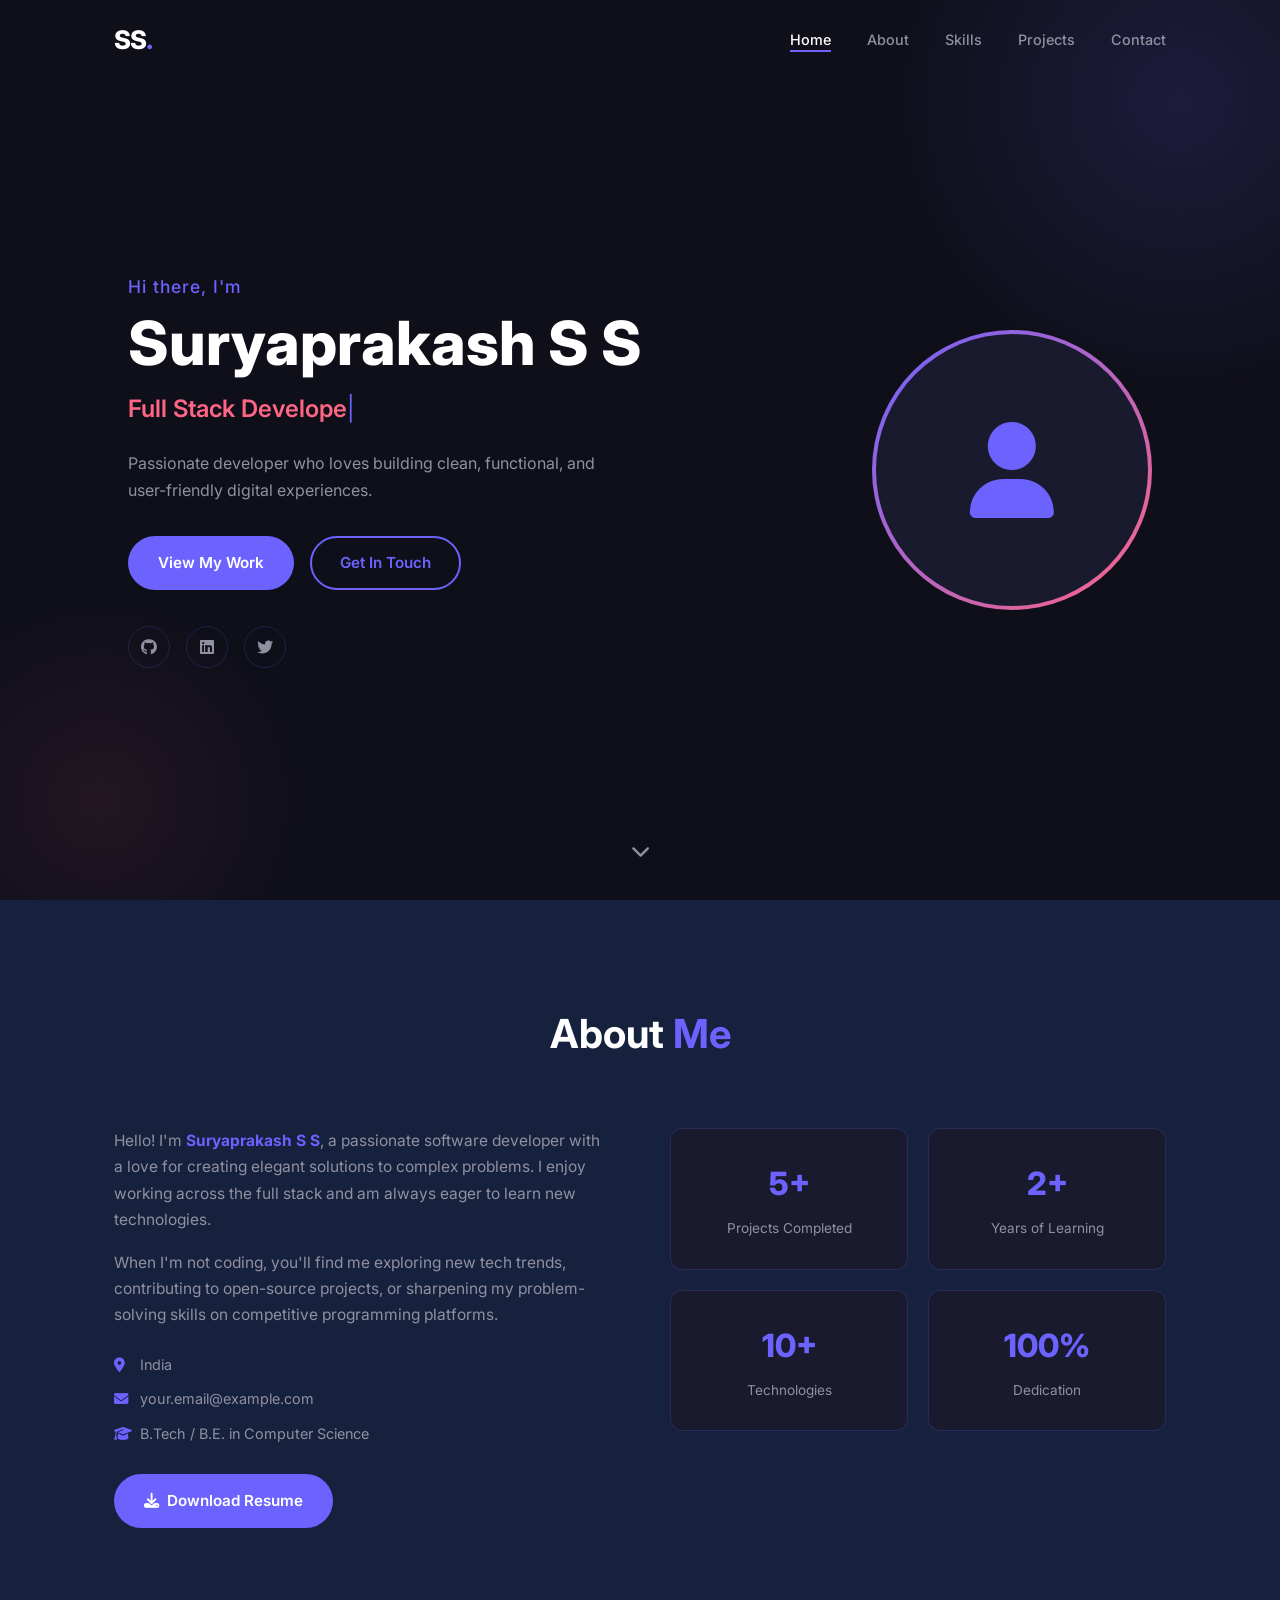
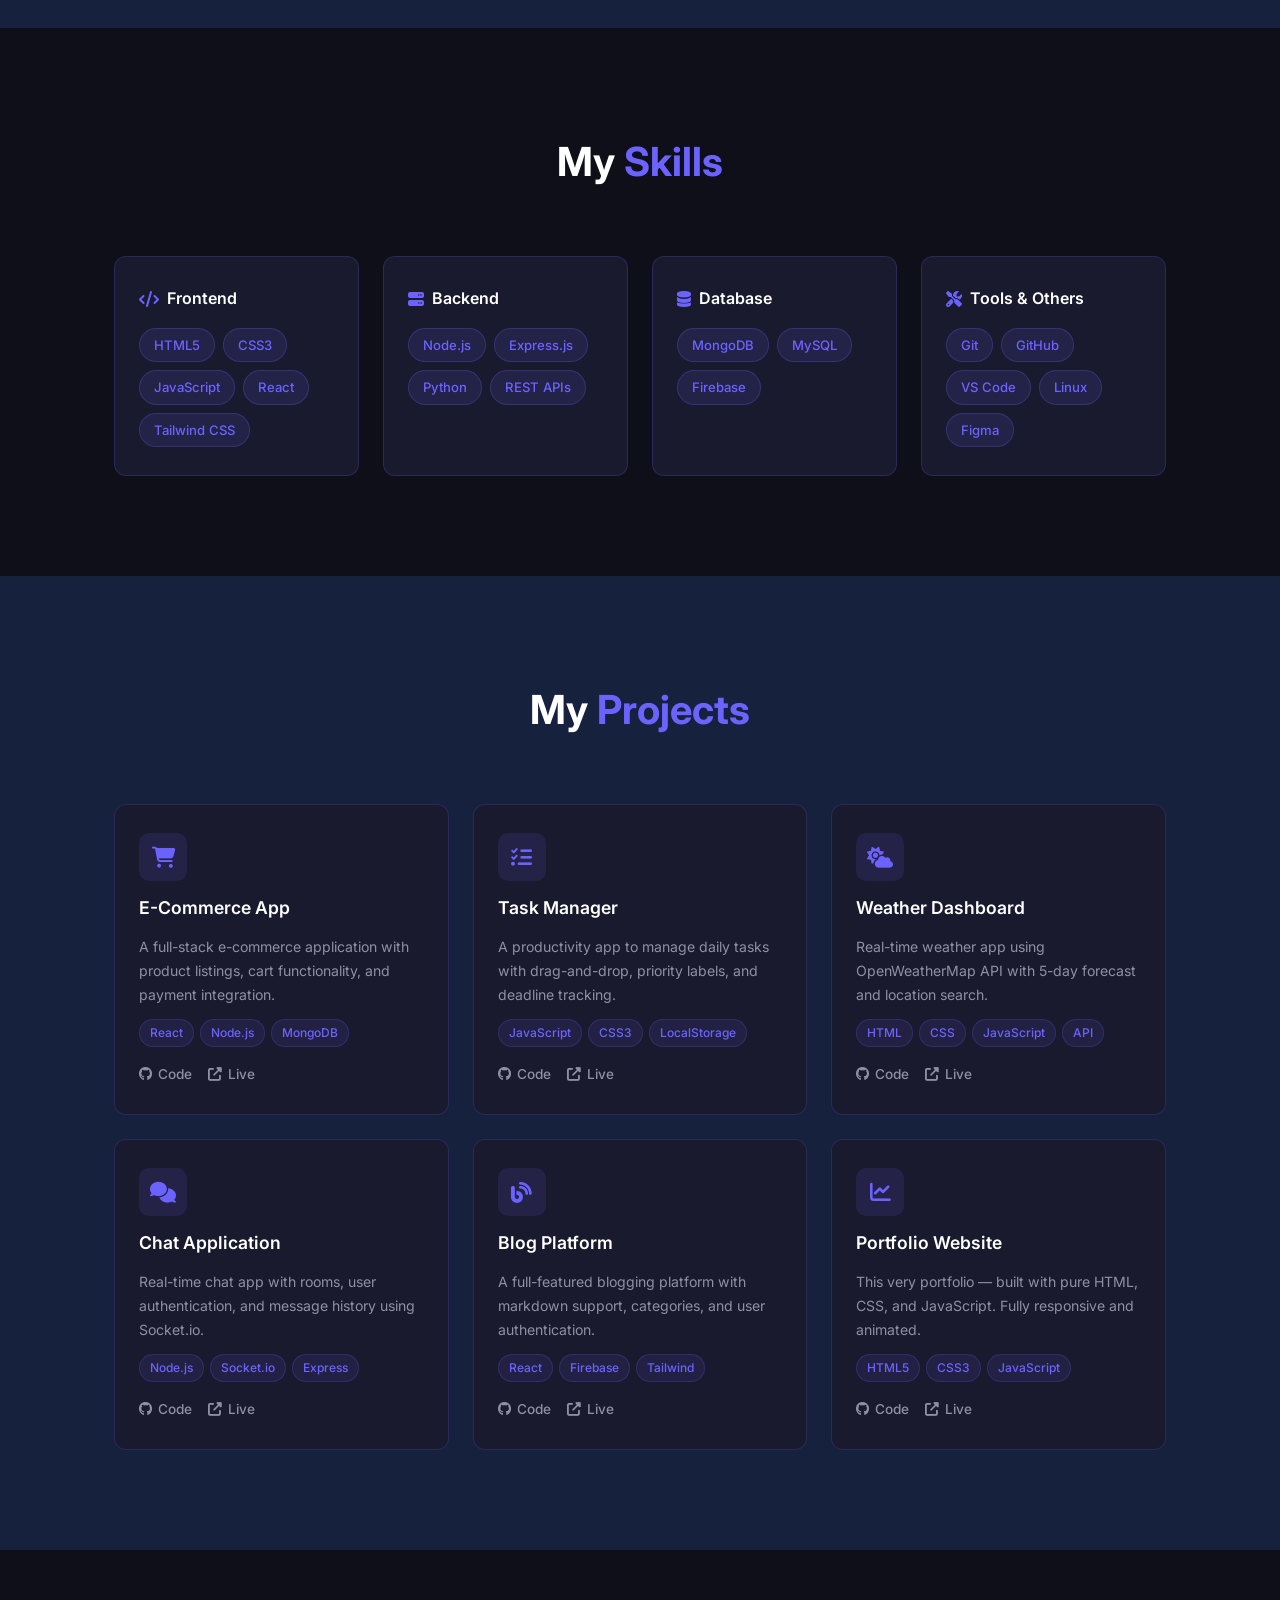
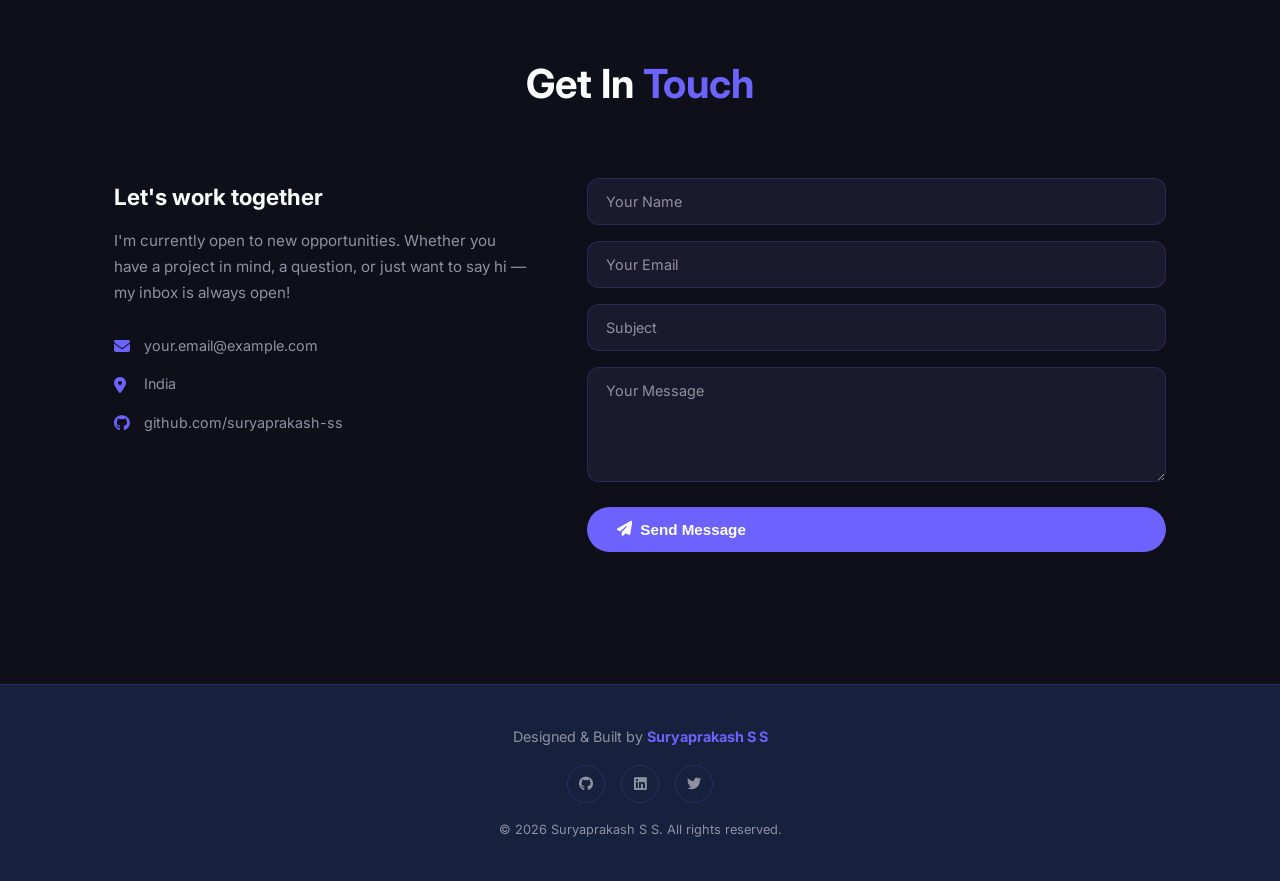
==== index.html @ 5cbe5799 "Initial portfolio - HTML, CSS, JS" ====
<!DOCTYPE html>
<html lang="en">
<head>
  <meta charset="UTF-8" />
  <meta name="viewport" content="width=device-width, initial-scale=1.0" />
  <title>Suryaprakash S S | Portfolio</title>
  <link rel="stylesheet" href="style.css" />
  <link rel="preconnect" href="https://fonts.googleapis.com" />
  <link rel="preconnect" href="https://fonts.gstatic.com" crossorigin />
  <link href="https://fonts.googleapis.com/css2?family=Inter:wght@300;400;500;600;700;800&display=swap" rel="stylesheet" />
  <link rel="stylesheet" href="https://cdnjs.cloudflare.com/ajax/libs/font-awesome/6.5.0/css/all.min.css" />
</head>
<body>

  <!-- ===== NAVBAR ===== -->
  <nav class="navbar" id="navbar">
    <div class="nav-container">
      <a href="#home" class="nav-logo">SS<span>.</span></a>
      <ul class="nav-links" id="nav-links">
        <li><a href="#home">Home</a></li>
        <li><a href="#about">About</a></li>
        <li><a href="#skills">Skills</a></li>
        <li><a href="#projects">Projects</a></li>
        <li><a href="#contact">Contact</a></li>
      </ul>
      <button class="hamburger" id="hamburger" aria-label="Toggle menu">
        <span></span><span></span><span></span>
      </button>
    </div>
  </nav>

  <!-- ===== HERO ===== -->
  <section class="hero" id="home">
    <div class="hero-content">
      <p class="hero-greeting">Hi there, I'm</p>
      <h1 class="hero-name">Suryaprakash S S</h1>
      <h2 class="hero-role">
        <span class="typed-text" id="typed-text"></span><span class="cursor">|</span>
      </h2>
      <p class="hero-desc">
        Passionate developer who loves building clean, functional, and user-friendly digital experiences.
      </p>
      <div class="hero-buttons">
        <a href="#projects" class="btn btn-primary">View My Work</a>
        <a href="#contact" class="btn btn-outline">Get In Touch</a>
      </div>
      <div class="hero-socials">
        <a href="https://github.com/suryaprakash-ss" target="_blank" aria-label="GitHub"><i class="fab fa-github"></i></a>
        <a href="#" target="_blank" aria-label="LinkedIn"><i class="fab fa-linkedin"></i></a>
        <a href="#" target="_blank" aria-label="Twitter"><i class="fab fa-twitter"></i></a>
      </div>
    </div>
    <div class="hero-image">
      <div class="avatar-ring">
        <div class="avatar-placeholder">
          <i class="fas fa-user"></i>
        </div>
      </div>
    </div>
    <div class="scroll-indicator">
      <a href="#about"><i class="fas fa-chevron-down"></i></a>
    </div>
  </section>

  <!-- ===== ABOUT ===== -->
  <section class="about section" id="about">
    <div class="container">
      <h2 class="section-title">About <span>Me</span></h2>
      <div class="about-grid">
        <div class="about-text">
          <p>
            Hello! I'm <strong>Suryaprakash S S</strong>, a passionate software developer with a love for creating
            elegant solutions to complex problems. I enjoy working across the full stack and am always eager to
            learn new technologies.
          </p>
          <p>
            When I'm not coding, you'll find me exploring new tech trends, contributing to open-source projects,
            or sharpening my problem-solving skills on competitive programming platforms.
          </p>
          <div class="about-info">
            <div class="info-item">
              <i class="fas fa-map-marker-alt"></i>
              <span>India</span>
            </div>
            <div class="info-item">
              <i class="fas fa-envelope"></i>
              <span>your.email@example.com</span>
            </div>
            <div class="info-item">
              <i class="fas fa-graduation-cap"></i>
              <span>B.Tech / B.E. in Computer Science</span>
            </div>
          </div>
          <a href="resume.pdf" class="btn btn-primary" download>
            <i class="fas fa-download"></i> Download Resume
          </a>
        </div>
        <div class="about-stats">
          <div class="stat-card">
            <h3>5+</h3>
            <p>Projects Completed</p>
          </div>
          <div class="stat-card">
            <h3>2+</h3>
            <p>Years of Learning</p>
          </div>
          <div class="stat-card">
            <h3>10+</h3>
            <p>Technologies</p>
          </div>
          <div class="stat-card">
            <h3>100%</h3>
            <p>Dedication</p>
          </div>
        </div>
      </div>
    </div>
  </section>

  <!-- ===== SKILLS ===== -->
  <section class="skills section" id="skills">
    <div class="container">
      <h2 class="section-title">My <span>Skills</span></h2>
      <div class="skills-grid">

        <div class="skill-category">
          <h3><i class="fas fa-code"></i> Frontend</h3>
          <div class="skill-tags">
            <span>HTML5</span>
            <span>CSS3</span>
            <span>JavaScript</span>
            <span>React</span>
            <span>Tailwind CSS</span>
          </div>
        </div>

        <div class="skill-category">
          <h3><i class="fas fa-server"></i> Backend</h3>
          <div class="skill-tags">
            <span>Node.js</span>
            <span>Express.js</span>
            <span>Python</span>
            <span>REST APIs</span>
          </div>
        </div>

        <div class="skill-category">
          <h3><i class="fas fa-database"></i> Database</h3>
          <div class="skill-tags">
            <span>MongoDB</span>
            <span>MySQL</span>
            <span>Firebase</span>
          </div>
        </div>

        <div class="skill-category">
          <h3><i class="fas fa-tools"></i> Tools & Others</h3>
          <div class="skill-tags">
            <span>Git</span>
            <span>GitHub</span>
            <span>VS Code</span>
            <span>Linux</span>
            <span>Figma</span>
          </div>
        </div>

      </div>
    </div>
  </section>

  <!-- ===== PROJECTS ===== -->
  <section class="projects section" id="projects">
    <div class="container">
      <h2 class="section-title">My <span>Projects</span></h2>
      <div class="projects-grid">

        <div class="project-card">
          <div class="project-icon"><i class="fas fa-shopping-cart"></i></div>
          <h3>E-Commerce App</h3>
          <p>A full-stack e-commerce application with product listings, cart functionality, and payment integration.</p>
          <div class="project-tech">
            <span>React</span><span>Node.js</span><span>MongoDB</span>
          </div>
          <div class="project-links">
            <a href="#" target="_blank"><i class="fab fa-github"></i> Code</a>
            <a href="#" target="_blank"><i class="fas fa-external-link-alt"></i> Live</a>
          </div>
        </div>

        <div class="project-card">
          <div class="project-icon"><i class="fas fa-tasks"></i></div>
          <h3>Task Manager</h3>
          <p>A productivity app to manage daily tasks with drag-and-drop, priority labels, and deadline tracking.</p>
          <div class="project-tech">
            <span>JavaScript</span><span>CSS3</span><span>LocalStorage</span>
          </div>
          <div class="project-links">
            <a href="#" target="_blank"><i class="fab fa-github"></i> Code</a>
            <a href="#" target="_blank"><i class="fas fa-external-link-alt"></i> Live</a>
          </div>
        </div>

        <div class="project-card">
          <div class="project-icon"><i class="fas fa-cloud-sun"></i></div>
          <h3>Weather Dashboard</h3>
          <p>Real-time weather app using OpenWeatherMap API with 5-day forecast and location search.</p>
          <div class="project-tech">
            <span>HTML</span><span>CSS</span><span>JavaScript</span><span>API</span>
          </div>
          <div class="project-links">
            <a href="#" target="_blank"><i class="fab fa-github"></i> Code</a>
            <a href="#" target="_blank"><i class="fas fa-external-link-alt"></i> Live</a>
          </div>
        </div>

        <div class="project-card">
          <div class="project-icon"><i class="fas fa-comments"></i></div>
          <h3>Chat Application</h3>
          <p>Real-time chat app with rooms, user authentication, and message history using Socket.io.</p>
          <div class="project-tech">
            <span>Node.js</span><span>Socket.io</span><span>Express</span>
          </div>
          <div class="project-links">
            <a href="#" target="_blank"><i class="fab fa-github"></i> Code</a>
            <a href="#" target="_blank"><i class="fas fa-external-link-alt"></i> Live</a>
          </div>
        </div>

        <div class="project-card">
          <div class="project-icon"><i class="fas fa-blog"></i></div>
          <h3>Blog Platform</h3>
          <p>A full-featured blogging platform with markdown support, categories, and user authentication.</p>
          <div class="project-tech">
            <span>React</span><span>Firebase</span><span>Tailwind</span>
          </div>
          <div class="project-links">
            <a href="#" target="_blank"><i class="fab fa-github"></i> Code</a>
            <a href="#" target="_blank"><i class="fas fa-external-link-alt"></i> Live</a>
          </div>
        </div>

        <div class="project-card">
          <div class="project-icon"><i class="fas fa-chart-line"></i></div>
          <h3>Portfolio Website</h3>
          <p>This very portfolio — built with pure HTML, CSS, and JavaScript. Fully responsive and animated.</p>
          <div class="project-tech">
            <span>HTML5</span><span>CSS3</span><span>JavaScript</span>
          </div>
          <div class="project-links">
            <a href="https://github.com/suryaprakash-ss/Portfolio" target="_blank"><i class="fab fa-github"></i> Code</a>
            <a href="#" target="_blank"><i class="fas fa-external-link-alt"></i> Live</a>
          </div>
        </div>

      </div>
    </div>
  </section>

  <!-- ===== CONTACT ===== -->
  <section class="contact section" id="contact">
    <div class="container">
      <h2 class="section-title">Get In <span>Touch</span></h2>
      <div class="contact-grid">
        <div class="contact-info">
          <h3>Let's work together</h3>
          <p>I'm currently open to new opportunities. Whether you have a project in mind, a question, or just want to say hi — my inbox is always open!</p>
          <div class="contact-details">
            <div class="contact-item">
              <i class="fas fa-envelope"></i>
              <span>your.email@example.com</span>
            </div>
            <div class="contact-item">
              <i class="fas fa-map-marker-alt"></i>
              <span>India</span>
            </div>
            <div class="contact-item">
              <i class="fab fa-github"></i>
              <a href="https://github.com/suryaprakash-ss" target="_blank">github.com/suryaprakash-ss</a>
            </div>
          </div>
        </div>
        <form class="contact-form" id="contact-form">
          <div class="form-group">
            <input type="text" id="name" name="name" placeholder="Your Name" required />
          </div>
          <div class="form-group">
            <input type="email" id="email" name="email" placeholder="Your Email" required />
          </div>
          <div class="form-group">
            <input type="text" id="subject" name="subject" placeholder="Subject" required />
          </div>
          <div class="form-group">
            <textarea id="message" name="message" rows="5" placeholder="Your Message" required></textarea>
          </div>
          <button type="submit" class="btn btn-primary">
            <i class="fas fa-paper-plane"></i> Send Message
          </button>
          <p class="form-note" id="form-note"></p>
        </form>
      </div>
    </div>
  </section>

  <!-- ===== FOOTER ===== -->
  <footer class="footer">
    <div class="container">
      <p>Designed & Built by <strong>Suryaprakash S S</strong></p>
      <div class="footer-socials">
        <a href="https://github.com/suryaprakash-ss" target="_blank" aria-label="GitHub"><i class="fab fa-github"></i></a>
        <a href="#" target="_blank" aria-label="LinkedIn"><i class="fab fa-linkedin"></i></a>
        <a href="#" target="_blank" aria-label="Twitter"><i class="fab fa-twitter"></i></a>
      </div>
      <p class="footer-copy">&copy; 2026 Suryaprakash S S. All rights reserved.</p>
    </div>
  </footer>

  <button class="back-to-top" id="back-to-top" aria-label="Back to top">
    <i class="fas fa-arrow-up"></i>
  </button>

  <script src="script.js"></script>
</body>
</html>
---- style.css ----
/* ===== RESET & BASE ===== */
*, *::before, *::after {
  margin: 0;
  padding: 0;
  box-sizing: border-box;
}

:root {
  --primary: #6c63ff;
  --primary-dark: #5a52d5;
  --secondary: #ff6584;
  --bg: #0f0f1a;
  --bg-card: #1a1a2e;
  --bg-card2: #16213e;
  --text: #e0e0e0;
  --text-muted: #9090a0;
  --border: rgba(108, 99, 255, 0.2);
  --shadow: 0 8px 32px rgba(108, 99, 255, 0.15);
  --radius: 12px;
  --transition: 0.3s ease;
  --font: 'Inter', sans-serif;
}

html {
  scroll-behavior: smooth;
}

body {
  font-family: var(--font);
  background-color: var(--bg);
  color: var(--text);
  line-height: 1.7;
  overflow-x: hidden;
}

a {
  text-decoration: none;
  color: inherit;
}

ul {
  list-style: none;
}

img {
  max-width: 100%;
}

/* ===== SCROLLBAR ===== */
::-webkit-scrollbar { width: 6px; }
::-webkit-scrollbar-track { background: var(--bg); }
::-webkit-scrollbar-thumb { background: var(--primary); border-radius: 3px; }

/* ===== UTILITIES ===== */
.container {
  max-width: 1100px;
  margin: 0 auto;
  padding: 0 24px;
}

.section {
  padding: 100px 0;
}

.section-title {
  font-size: clamp(1.8rem, 4vw, 2.5rem);
  font-weight: 700;
  text-align: center;
  margin-bottom: 60px;
  color: #fff;
}

.section-title span {
  color: var(--primary);
}

.btn {
  display: inline-flex;
  align-items: center;
  gap: 8px;
  padding: 12px 28px;
  border-radius: 50px;
  font-size: 0.95rem;
  font-weight: 600;
  cursor: pointer;
  transition: var(--transition);
  border: 2px solid transparent;
}

.btn-primary {
  background: var(--primary);
  color: #fff;
}

.btn-primary:hover {
  background: var(--primary-dark);
  transform: translateY(-2px);
  box-shadow: 0 8px 20px rgba(108, 99, 255, 0.4);
}

.btn-outline {
  background: transparent;
  color: var(--primary);
  border-color: var(--primary);
}

.btn-outline:hover {
  background: var(--primary);
  color: #fff;
  transform: translateY(-2px);
}

/* ===== NAVBAR ===== */
.navbar {
  position: fixed;
  top: 0;
  left: 0;
  right: 0;
  z-index: 1000;
  padding: 18px 0;
  transition: var(--transition);
}

.navbar.scrolled {
  background: rgba(15, 15, 26, 0.95);
  backdrop-filter: blur(12px);
  padding: 12px 0;
  box-shadow: 0 2px 20px rgba(0,0,0,0.3);
}

.nav-container {
  max-width: 1100px;
  margin: 0 auto;
  padding: 0 24px;
  display: flex;
  align-items: center;
  justify-content: space-between;
}

.nav-logo {
  font-size: 1.6rem;
  font-weight: 800;
  color: #fff;
  letter-spacing: -1px;
}

.nav-logo span {
  color: var(--primary);
}

.nav-links {
  display: flex;
  gap: 36px;
}

.nav-links a {
  font-size: 0.9rem;
  font-weight: 500;
  color: var(--text-muted);
  transition: var(--transition);
  position: relative;
}

.nav-links a::after {
  content: '';
  position: absolute;
  bottom: -4px;
  left: 0;
  width: 0;
  height: 2px;
  background: var(--primary);
  transition: var(--transition);
}

.nav-links a:hover,
.nav-links a.active {
  color: #fff;
}

.nav-links a:hover::after,
.nav-links a.active::after {
  width: 100%;
}

.hamburger {
  display: none;
  flex-direction: column;
  gap: 5px;
  background: none;
  border: none;
  cursor: pointer;
  padding: 4px;
}

.hamburger span {
  display: block;
  width: 24px;
  height: 2px;
  background: #fff;
  border-radius: 2px;
  transition: var(--transition);
}

/* ===== HERO ===== */
.hero {
  min-height: 100vh;
  display: flex;
  align-items: center;
  justify-content: space-between;
  padding: 100px 10% 60px;
  position: relative;
  overflow: hidden;
}

.hero::before {
  content: '';
  position: absolute;
  top: -200px;
  right: -200px;
  width: 600px;
  height: 600px;
  background: radial-gradient(circle, rgba(108,99,255,0.15) 0%, transparent 70%);
  pointer-events: none;
}

.hero::after {
  content: '';
  position: absolute;
  bottom: -100px;
  left: -100px;
  width: 400px;
  height: 400px;
  background: radial-gradient(circle, rgba(255,101,132,0.08) 0%, transparent 70%);
  pointer-events: none;
}

.hero-content {
  max-width: 580px;
  z-index: 1;
}

.hero-greeting {
  font-size: 1.1rem;
  color: var(--primary);
  font-weight: 500;
  margin-bottom: 8px;
  letter-spacing: 1px;
}

.hero-name {
  font-size: clamp(2.2rem, 5vw, 3.8rem);
  font-weight: 800;
  color: #fff;
  line-height: 1.1;
  margin-bottom: 12px;
}

.hero-role {
  font-size: clamp(1.1rem, 2.5vw, 1.5rem);
  font-weight: 400;
  color: var(--text-muted);
  margin-bottom: 20px;
  min-height: 2rem;
}

.typed-text {
  color: var(--secondary);
  font-weight: 600;
}

.cursor {
  color: var(--primary);
  animation: blink 1s infinite;
}

@keyframes blink {
  0%, 100% { opacity: 1; }
  50% { opacity: 0; }
}

.hero-desc {
  font-size: 1rem;
  color: var(--text-muted);
  margin-bottom: 32px;
  max-width: 480px;
}

.hero-buttons {
  display: flex;
  gap: 16px;
  flex-wrap: wrap;
  margin-bottom: 36px;
}

.hero-socials {
  display: flex;
  gap: 16px;
}

.hero-socials a {
  width: 42px;
  height: 42px;
  border-radius: 50%;
  border: 1px solid var(--border);
  display: flex;
  align-items: center;
  justify-content: center;
  color: var(--text-muted);
  font-size: 1rem;
  transition: var(--transition);
}

.hero-socials a:hover {
  border-color: var(--primary);
  color: var(--primary);
  transform: translateY(-3px);
}

.hero-image {
  z-index: 1;
  display: flex;
  align-items: center;
  justify-content: center;
}

.avatar-ring {
  width: 280px;
  height: 280px;
  border-radius: 50%;
  background: linear-gradient(135deg, var(--primary), var(--secondary));
  padding: 4px;
  animation: float 4s ease-in-out infinite;
}

@keyframes float {
  0%, 100% { transform: translateY(0); }
  50% { transform: translateY(-16px); }
}

.avatar-placeholder {
  width: 100%;
  height: 100%;
  border-radius: 50%;
  background: var(--bg-card);
  display: flex;
  align-items: center;
  justify-content: center;
  font-size: 6rem;
  color: var(--primary);
  overflow: hidden;
}

.avatar-placeholder img {
  width: 100%;
  height: 100%;
  object-fit: cover;
  border-radius: 50%;
}

.scroll-indicator {
  position: absolute;
  bottom: 32px;
  left: 50%;
  transform: translateX(-50%);
  animation: bounce 2s infinite;
}

.scroll-indicator a {
  color: var(--text-muted);
  font-size: 1.2rem;
  transition: var(--transition);
}

.scroll-indicator a:hover {
  color: var(--primary);
}

@keyframes bounce {
  0%, 100% { transform: translateX(-50%) translateY(0); }
  50% { transform: translateX(-50%) translateY(8px); }
}

/* ===== ABOUT ===== */
.about {
  background: var(--bg-card2);
}

.about-grid {
  display: grid;
  grid-template-columns: 1fr 1fr;
  gap: 60px;
  align-items: start;
}

.about-text p {
  color: var(--text-muted);
  margin-bottom: 16px;
  font-size: 0.97rem;
}

.about-text strong {
  color: var(--primary);
}

.about-info {
  margin: 24px 0 28px;
  display: flex;
  flex-direction: column;
  gap: 10px;
}

.info-item {
  display: flex;
  align-items: center;
  gap: 10px;
  color: var(--text-muted);
  font-size: 0.9rem;
}

.info-item i {
  color: var(--primary);
  width: 16px;
}

.about-stats {
  display: grid;
  grid-template-columns: 1fr 1fr;
  gap: 20px;
}

.stat-card {
  background: var(--bg-card);
  border: 1px solid var(--border);
  border-radius: var(--radius);
  padding: 28px 20px;
  text-align: center;
  transition: var(--transition);
}

.stat-card:hover {
  border-color: var(--primary);
  transform: translateY(-4px);
  box-shadow: var(--shadow);
}

.stat-card h3 {
  font-size: 2rem;
  font-weight: 800;
  color: var(--primary);
  margin-bottom: 6px;
}

.stat-card p {
  font-size: 0.85rem;
  color: var(--text-muted);
}

/* ===== SKILLS ===== */
.skills-grid {
  display: grid;
  grid-template-columns: repeat(auto-fit, minmax(240px, 1fr));
  gap: 24px;
}

.skill-category {
  background: var(--bg-card);
  border: 1px solid var(--border);
  border-radius: var(--radius);
  padding: 28px 24px;
  transition: var(--transition);
}

.skill-category:hover {
  border-color: var(--primary);
  transform: translateY(-4px);
  box-shadow: var(--shadow);
}

.skill-category h3 {
  font-size: 1rem;
  font-weight: 600;
  color: #fff;
  margin-bottom: 16px;
  display: flex;
  align-items: center;
  gap: 8px;
}

.skill-category h3 i {
  color: var(--primary);
}

.skill-tags {
  display: flex;
  flex-wrap: wrap;
  gap: 8px;
}

.skill-tags span {
  background: rgba(108, 99, 255, 0.12);
  color: var(--primary);
  border: 1px solid rgba(108, 99, 255, 0.25);
  padding: 5px 14px;
  border-radius: 50px;
  font-size: 0.82rem;
  font-weight: 500;
  transition: var(--transition);
}

.skill-tags span:hover {
  background: var(--primary);
  color: #fff;
}

/* ===== PROJECTS ===== */
.projects {
  background: var(--bg-card2);
}

.projects-grid {
  display: grid;
  grid-template-columns: repeat(auto-fit, minmax(300px, 1fr));
  gap: 24px;
}

.project-card {
  background: var(--bg-card);
  border: 1px solid var(--border);
  border-radius: var(--radius);
  padding: 28px 24px;
  transition: var(--transition);
  display: flex;
  flex-direction: column;
  gap: 12px;
}

.project-card:hover {
  border-color: var(--primary);
  transform: translateY(-6px);
  box-shadow: var(--shadow);
}

.project-icon {
  width: 48px;
  height: 48px;
  background: rgba(108, 99, 255, 0.12);
  border-radius: 10px;
  display: flex;
  align-items: center;
  justify-content: center;
  font-size: 1.3rem;
  color: var(--primary);
}

.project-card h3 {
  font-size: 1.1rem;
  font-weight: 600;
  color: #fff;
}

.project-card p {
  font-size: 0.88rem;
  color: var(--text-muted);
  flex: 1;
}

.project-tech {
  display: flex;
  flex-wrap: wrap;
  gap: 6px;
}

.project-tech span {
  background: rgba(108, 99, 255, 0.1);
  color: var(--primary);
  border: 1px solid rgba(108, 99, 255, 0.2);
  padding: 3px 10px;
  border-radius: 50px;
  font-size: 0.75rem;
  font-weight: 500;
}

.project-links {
  display: flex;
  gap: 16px;
  margin-top: 4px;
}

.project-links a {
  display: flex;
  align-items: center;
  gap: 6px;
  font-size: 0.85rem;
  color: var(--text-muted);
  font-weight: 500;
  transition: var(--transition);
}

.project-links a:hover {
  color: var(--primary);
}

/* ===== CONTACT ===== */
.contact-grid {
  display: grid;
  grid-template-columns: 1fr 1.4fr;
  gap: 60px;
  align-items: start;
}

.contact-info h3 {
  font-size: 1.4rem;
  font-weight: 700;
  color: #fff;
  margin-bottom: 12px;
}

.contact-info p {
  color: var(--text-muted);
  font-size: 0.95rem;
  margin-bottom: 28px;
}

.contact-details {
  display: flex;
  flex-direction: column;
  gap: 14px;
}

.contact-item {
  display: flex;
  align-items: center;
  gap: 12px;
  color: var(--text-muted);
  font-size: 0.9rem;
}

.contact-item i {
  color: var(--primary);
  width: 18px;
  font-size: 1rem;
}

.contact-item a {
  color: var(--text-muted);
  transition: var(--transition);
}

.contact-item a:hover {
  color: var(--primary);
}

.contact-form {
  display: flex;
  flex-direction: column;
  gap: 16px;
}

.form-group input,
.form-group textarea {
  width: 100%;
  background: var(--bg-card);
  border: 1px solid var(--border);
  border-radius: var(--radius);
  padding: 14px 18px;
  color: var(--text);
  font-family: var(--font);
  font-size: 0.9rem;
  transition: var(--transition);
  outline: none;
  resize: vertical;
}

.form-group input::placeholder,
.form-group textarea::placeholder {
  color: var(--text-muted);
}

.form-group input:focus,
.form-group textarea:focus {
  border-color: var(--primary);
  box-shadow: 0 0 0 3px rgba(108, 99, 255, 0.1);
}

.form-note {
  font-size: 0.85rem;
  color: #4caf50;
  min-height: 1.2em;
}

/* ===== FOOTER ===== */
.footer {
  background: var(--bg-card2);
  padding: 40px 0;
  text-align: center;
  border-top: 1px solid var(--border);
}

.footer p {
  color: var(--text-muted);
  font-size: 0.9rem;
  margin-bottom: 16px;
}

.footer strong {
  color: var(--primary);
}

.footer-socials {
  display: flex;
  justify-content: center;
  gap: 16px;
  margin-bottom: 16px;
}

.footer-socials a {
  width: 38px;
  height: 38px;
  border-radius: 50%;
  border: 1px solid var(--border);
  display: flex;
  align-items: center;
  justify-content: center;
  color: var(--text-muted);
  font-size: 0.9rem;
  transition: var(--transition);
}

.footer-socials a:hover {
  border-color: var(--primary);
  color: var(--primary);
}

.footer-copy {
  font-size: 0.8rem !important;
  margin-bottom: 0 !important;
}

/* ===== BACK TO TOP ===== */
.back-to-top {
  position: fixed;
  bottom: 28px;
  right: 28px;
  width: 44px;
  height: 44px;
  background: var(--primary);
  color: #fff;
  border: none;
  border-radius: 50%;
  font-size: 1rem;
  cursor: pointer;
  display: flex;
  align-items: center;
  justify-content: center;
  opacity: 0;
  pointer-events: none;
  transition: var(--transition);
  z-index: 999;
  box-shadow: 0 4px 16px rgba(108, 99, 255, 0.4);
}

.back-to-top.visible {
  opacity: 1;
  pointer-events: all;
}

.back-to-top:hover {
  background: var(--primary-dark);
  transform: translateY(-3px);
}

/* ===== ANIMATIONS ===== */
.fade-in {
  opacity: 0;
  transform: translateY(30px);
  transition: opacity 0.6s ease, transform 0.6s ease;
}

.fade-in.visible {
  opacity: 1;
  transform: translateY(0);
}

/* ===== RESPONSIVE ===== */
@media (max-width: 900px) {
  .hero {
    flex-direction: column;
    text-align: center;
    padding: 120px 6% 80px;
    gap: 48px;
  }

  .hero-buttons {
    justify-content: center;
  }

  .hero-socials {
    justify-content: center;
  }

  .about-grid {
    grid-template-columns: 1fr;
    gap: 40px;
  }

  .contact-grid {
    grid-template-columns: 1fr;
    gap: 40px;
  }
}

@media (max-width: 640px) {
  .nav-links {
    display: none;
    position: fixed;
    top: 0;
    left: 0;
    right: 0;
    bottom: 0;
    background: rgba(15, 15, 26, 0.98);
    flex-direction: column;
    align-items: center;
    justify-content: center;
    gap: 32px;
    z-index: 999;
  }

  .nav-links.open {
    display: flex;
  }

  .nav-links a {
    font-size: 1.2rem;
    color: #fff;
  }

  .hamburger {
    display: flex;
    z-index: 1000;
  }

  .hamburger.open span:nth-child(1) {
    transform: translateY(7px) rotate(45deg);
  }

  .hamburger.open span:nth-child(2) {
    opacity: 0;
  }

  .hamburger.open span:nth-child(3) {
    transform: translateY(-7px) rotate(-45deg);
  }

  .avatar-ring {
    width: 200px;
    height: 200px;
  }

  .about-stats {
    grid-template-columns: 1fr 1fr;
  }

  .section {
    padding: 70px 0;
  }
}
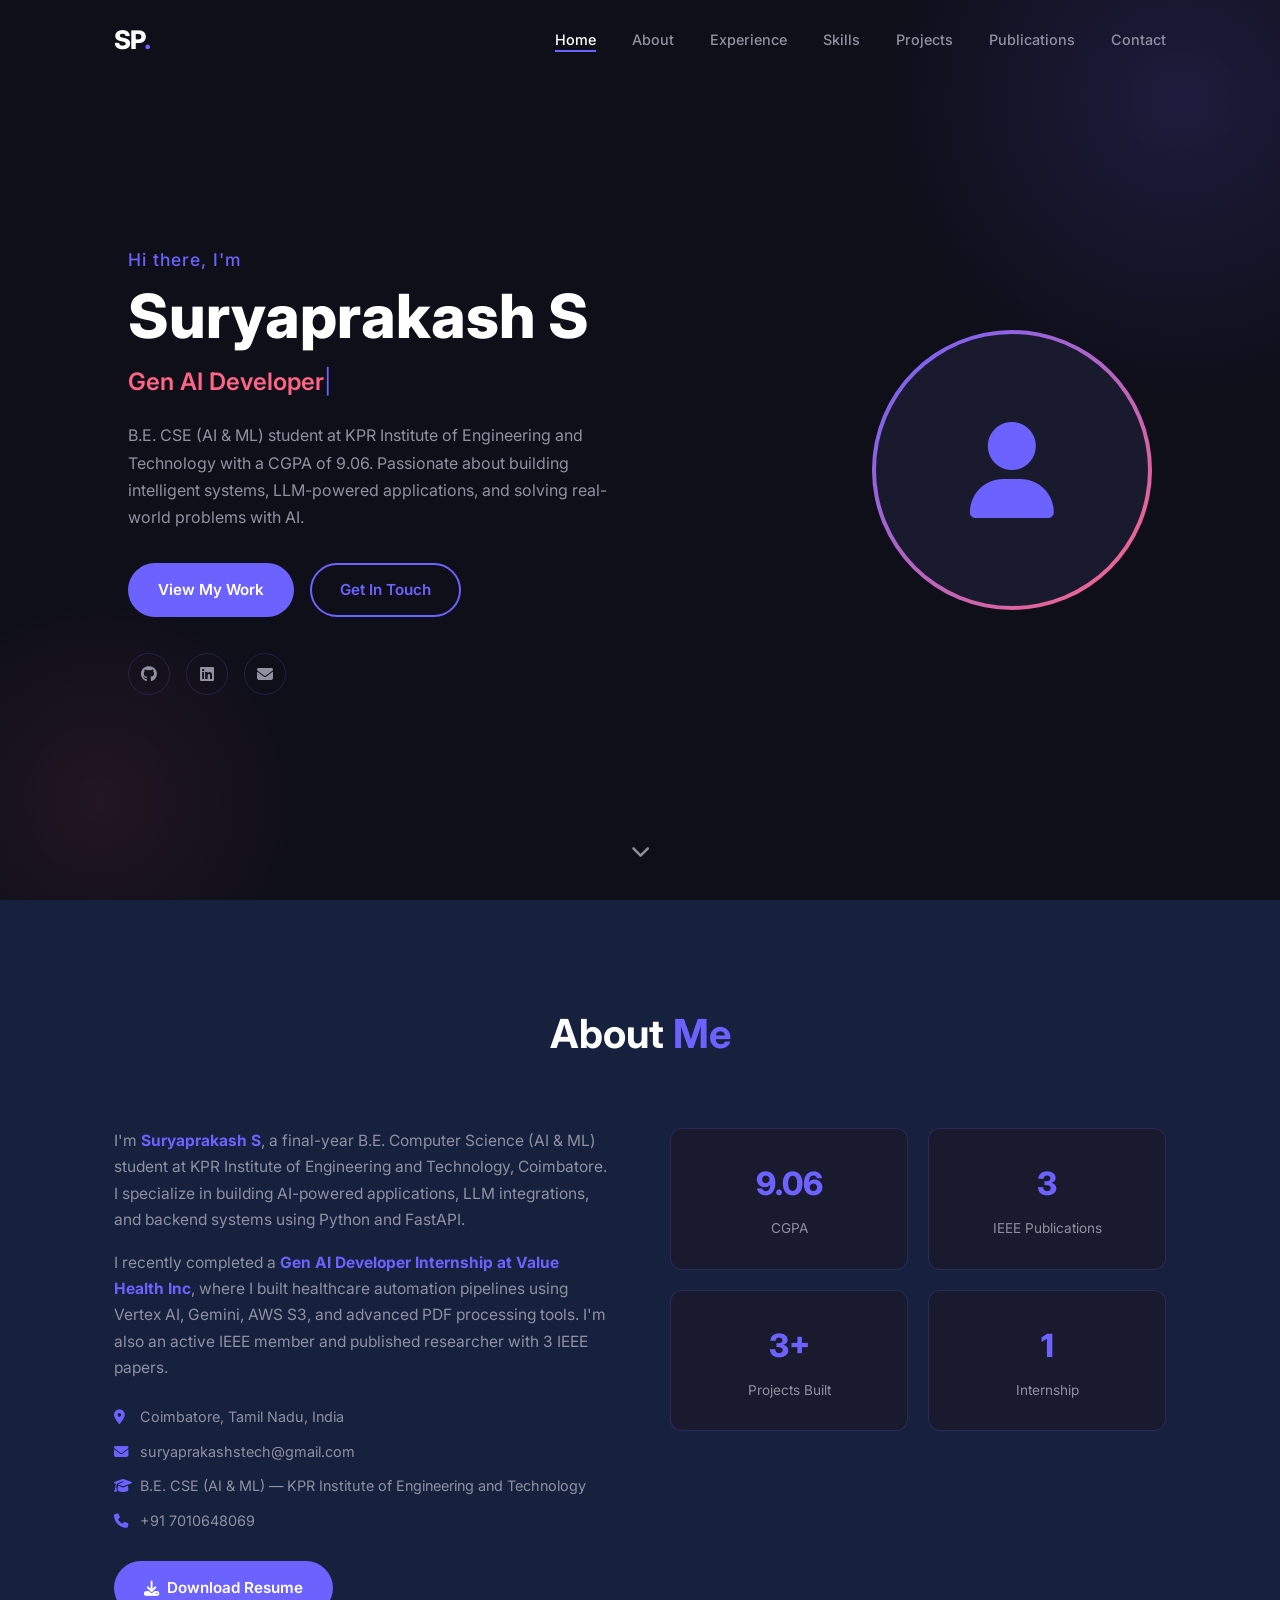
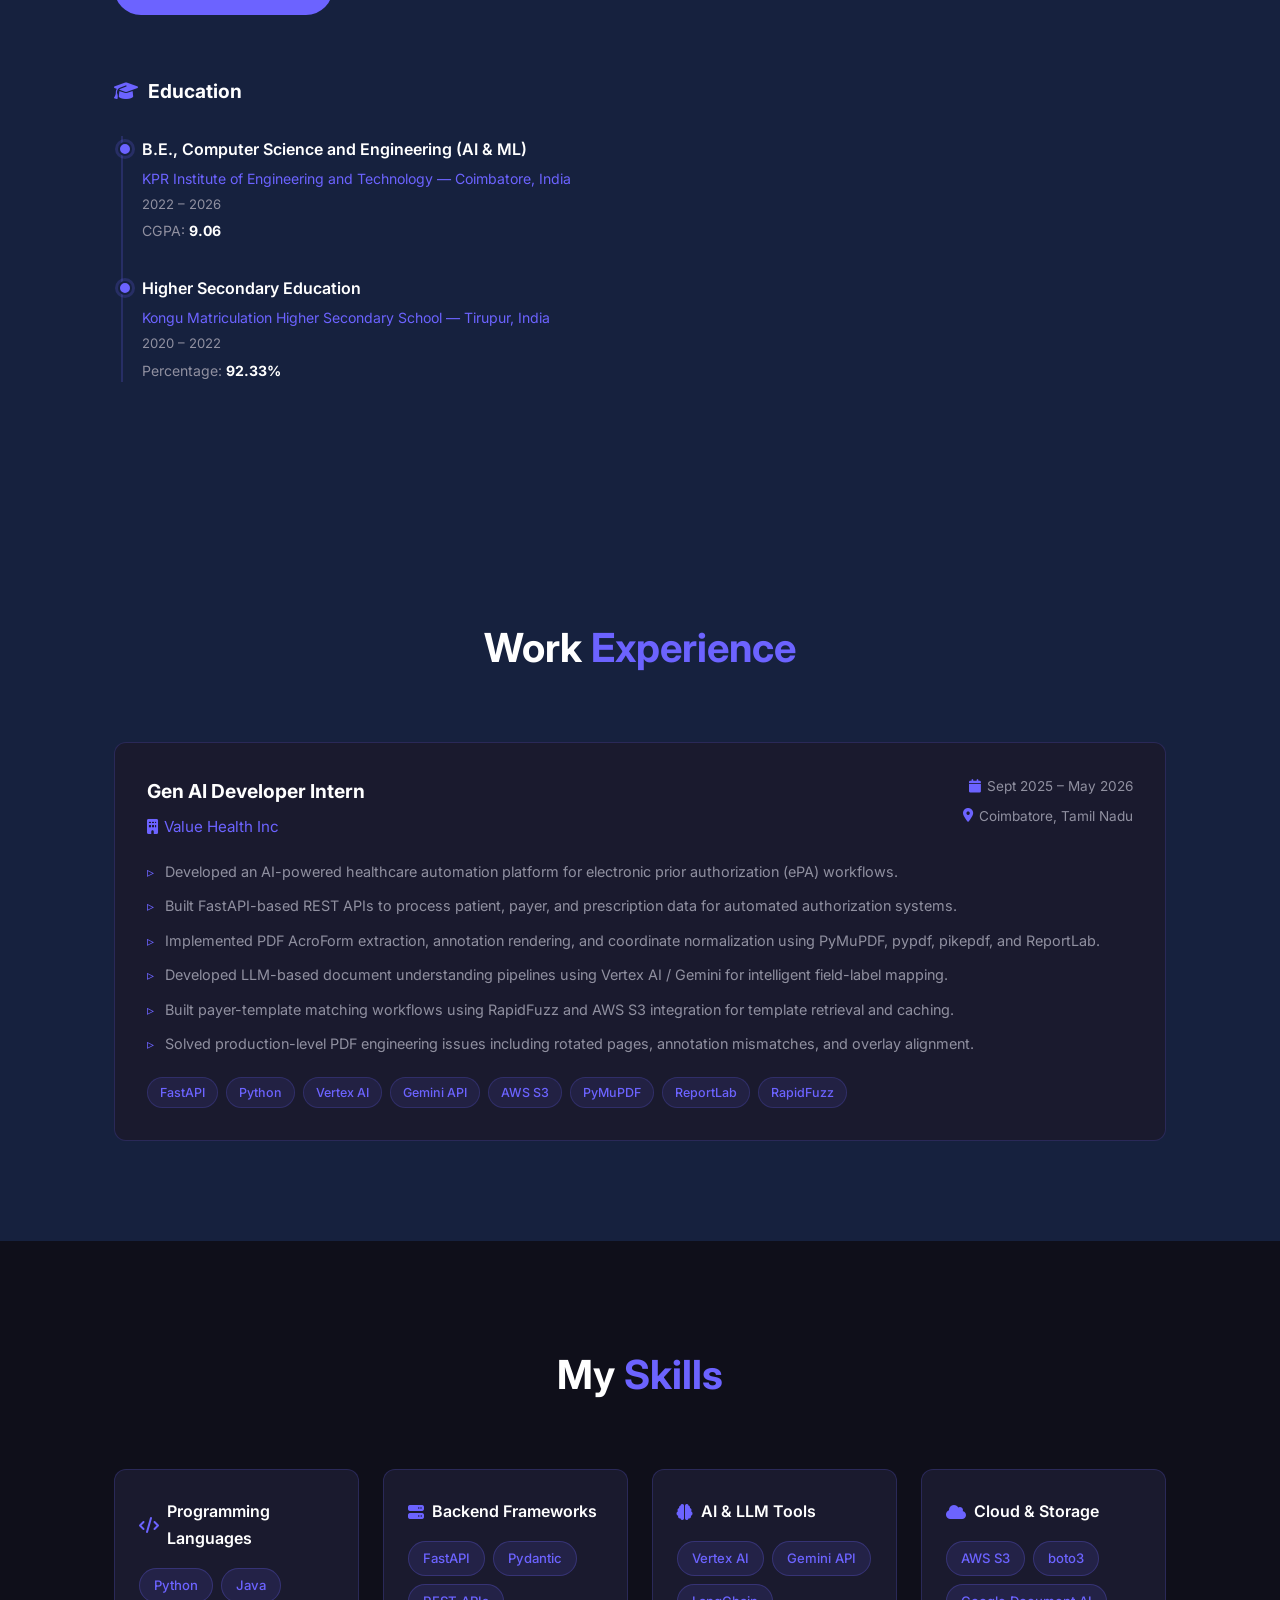
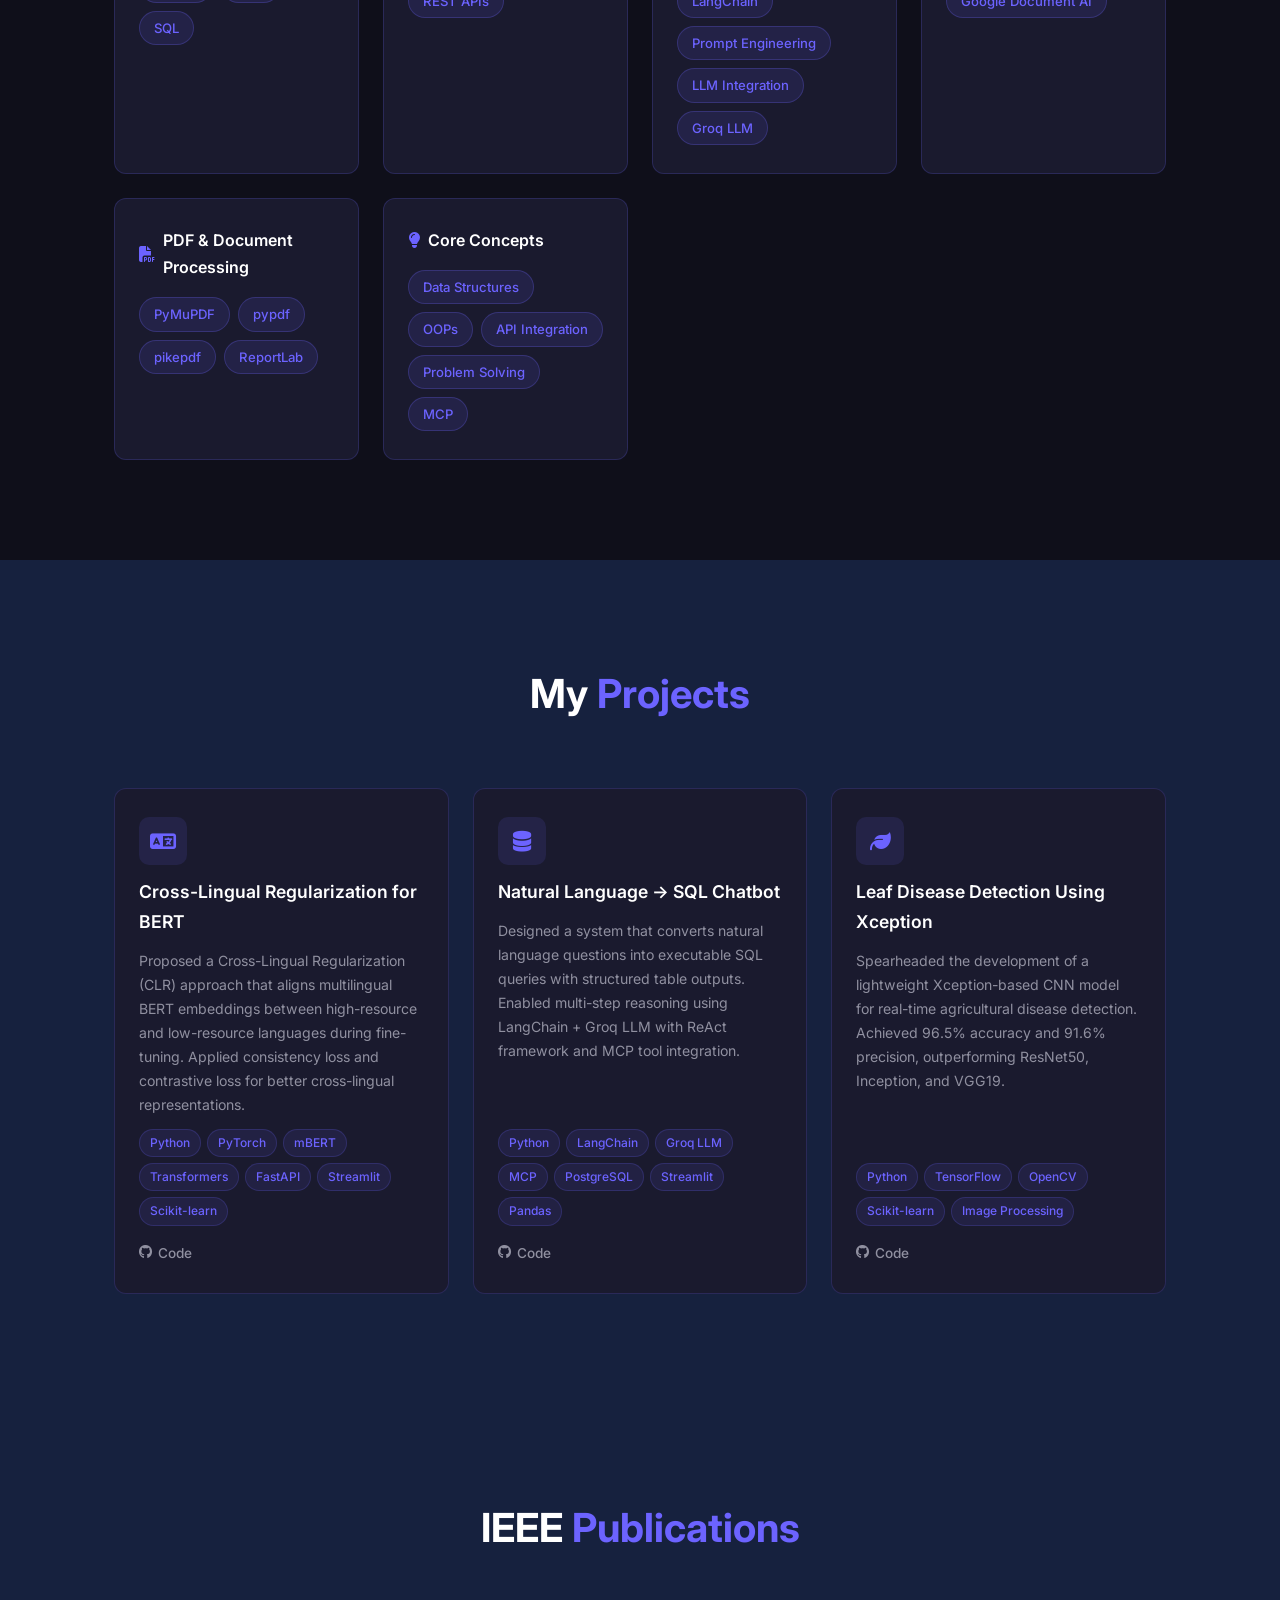
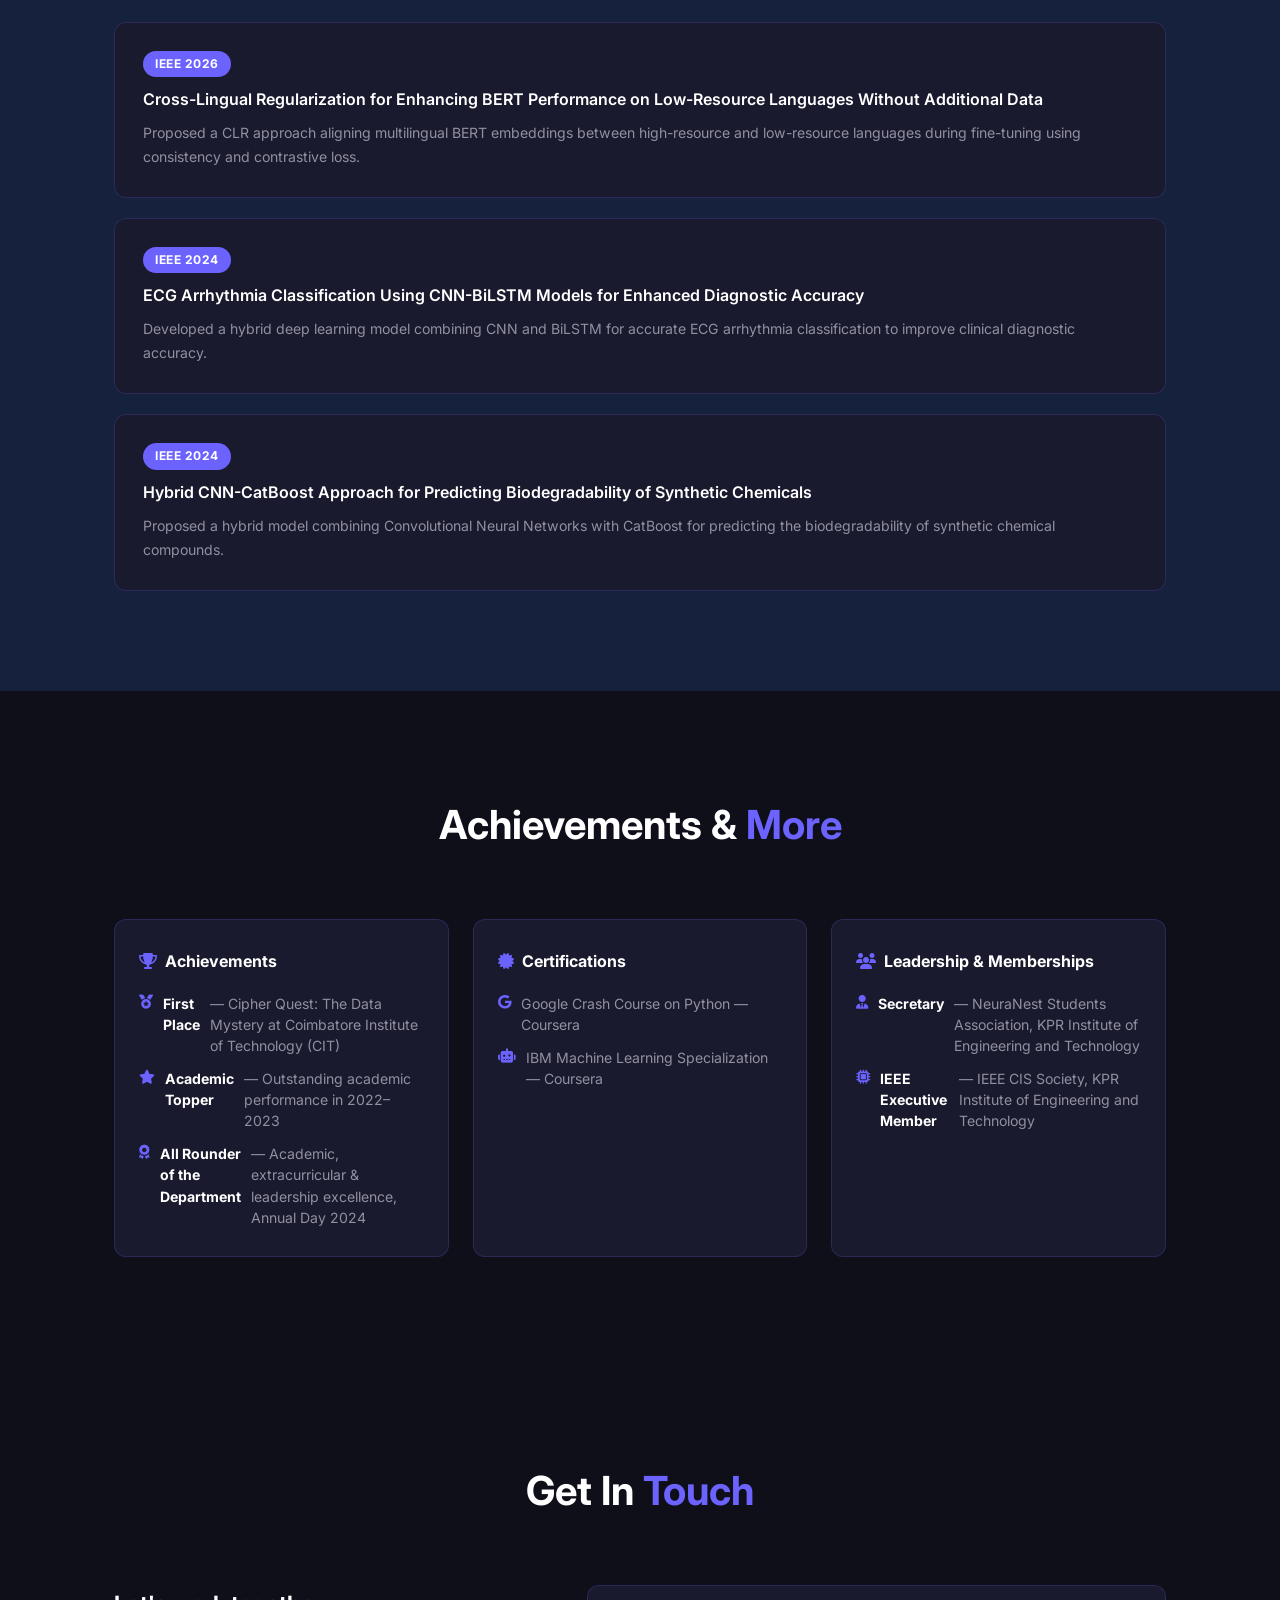
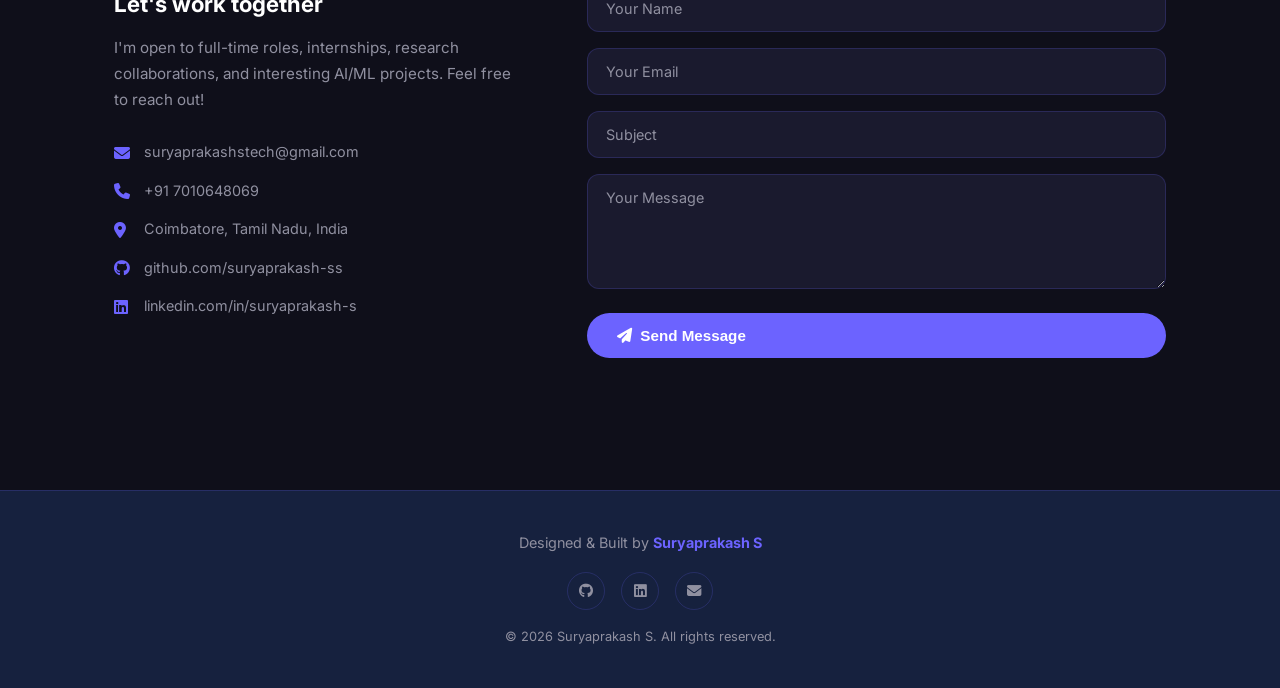
==== commit 94bb85ca: "Update portfolio with real resume data - Suryaprakash S" ====
--- a/index.html
+++ b/index.html
@@ -3,7 +3,7 @@
 <head>
   <meta charset="UTF-8" />
   <meta name="viewport" content="width=device-width, initial-scale=1.0" />
-  <title>Suryaprakash S S | Portfolio</title>
+  <title>Suryaprakash S | AI & ML Developer</title>
   <link rel="stylesheet" href="style.css" />
   <link rel="preconnect" href="https://fonts.googleapis.com" />
   <link rel="preconnect" href="https://fonts.gstatic.com" crossorigin />
@@ -15,12 +15,14 @@
   <!-- ===== NAVBAR ===== -->
   <nav class="navbar" id="navbar">
     <div class="nav-container">
-      <a href="#home" class="nav-logo">SS<span>.</span></a>
+      <a href="#home" class="nav-logo">SP<span>.</span></a>
       <ul class="nav-links" id="nav-links">
         <li><a href="#home">Home</a></li>
         <li><a href="#about">About</a></li>
+        <li><a href="#experience">Experience</a></li>
         <li><a href="#skills">Skills</a></li>
         <li><a href="#projects">Projects</a></li>
+        <li><a href="#publications">Publications</a></li>
         <li><a href="#contact">Contact</a></li>
       </ul>
       <button class="hamburger" id="hamburger" aria-label="Toggle menu">
@@ -33,12 +35,13 @@
   <section class="hero" id="home">
     <div class="hero-content">
       <p class="hero-greeting">Hi there, I'm</p>
-      <h1 class="hero-name">Suryaprakash S S</h1>
+      <h1 class="hero-name">Suryaprakash S</h1>
       <h2 class="hero-role">
         <span class="typed-text" id="typed-text"></span><span class="cursor">|</span>
       </h2>
       <p class="hero-desc">
-        Passionate developer who loves building clean, functional, and user-friendly digital experiences.
+        B.E. CSE (AI & ML) student at KPR Institute of Engineering and Technology with a CGPA of 9.06.
+        Passionate about building intelligent systems, LLM-powered applications, and solving real-world problems with AI.
       </p>
       <div class="hero-buttons">
         <a href="#projects" class="btn btn-primary">View My Work</a>
@@ -46,8 +49,8 @@
       </div>
       <div class="hero-socials">
         <a href="https://github.com/suryaprakash-ss" target="_blank" aria-label="GitHub"><i class="fab fa-github"></i></a>
-        <a href="#" target="_blank" aria-label="LinkedIn"><i class="fab fa-linkedin"></i></a>
-        <a href="#" target="_blank" aria-label="Twitter"><i class="fab fa-twitter"></i></a>
+        <a href="https://www.linkedin.com/in/suryaprakash-s" target="_blank" aria-label="LinkedIn"><i class="fab fa-linkedin"></i></a>
+        <a href="mailto:suryaprakashstech@gmail.com" aria-label="Email"><i class="fas fa-envelope"></i></a>
       </div>
     </div>
     <div class="hero-image">
@@ -69,26 +72,31 @@
       <div class="about-grid">
         <div class="about-text">
           <p>
-            Hello! I'm <strong>Suryaprakash S S</strong>, a passionate software developer with a love for creating
-            elegant solutions to complex problems. I enjoy working across the full stack and am always eager to
-            learn new technologies.
+            I'm <strong>Suryaprakash S</strong>, a final-year B.E. Computer Science (AI & ML) student at
+            KPR Institute of Engineering and Technology, Coimbatore. I specialize in building
+            AI-powered applications, LLM integrations, and backend systems using Python and FastAPI.
           </p>
           <p>
-            When I'm not coding, you'll find me exploring new tech trends, contributing to open-source projects,
-            or sharpening my problem-solving skills on competitive programming platforms.
+            I recently completed a <strong>Gen AI Developer Internship at Value Health Inc</strong>, where I built
+            healthcare automation pipelines using Vertex AI, Gemini, AWS S3, and advanced PDF processing tools.
+            I'm also an active IEEE member and published researcher with 3 IEEE papers.
           </p>
           <div class="about-info">
             <div class="info-item">
               <i class="fas fa-map-marker-alt"></i>
-              <span>India</span>
+              <span>Coimbatore, Tamil Nadu, India</span>
             </div>
             <div class="info-item">
               <i class="fas fa-envelope"></i>
-              <span>your.email@example.com</span>
+              <span>suryaprakashstech@gmail.com</span>
             </div>
             <div class="info-item">
               <i class="fas fa-graduation-cap"></i>
-              <span>B.Tech / B.E. in Computer Science</span>
+              <span>B.E. CSE (AI & ML) — KPR Institute of Engineering and Technology</span>
+            </div>
+            <div class="info-item">
+              <i class="fas fa-phone"></i>
+              <span>+91 7010648069</span>
             </div>
           </div>
           <a href="resume.pdf" class="btn btn-primary" download>
@@ -97,21 +105,77 @@
         </div>
         <div class="about-stats">
           <div class="stat-card">
-            <h3>5+</h3>
-            <p>Projects Completed</p>
+            <h3>9.06</h3>
+            <p>CGPA</p>
           </div>
           <div class="stat-card">
-            <h3>2+</h3>
-            <p>Years of Learning</p>
+            <h3>3</h3>
+            <p>IEEE Publications</p>
           </div>
           <div class="stat-card">
-            <h3>10+</h3>
-            <p>Technologies</p>
+            <h3>3+</h3>
+            <p>Projects Built</p>
           </div>
           <div class="stat-card">
-            <h3>100%</h3>
-            <p>Dedication</p>
-          </div>
+            <h3>1</h3>
+            <p>Internship</p>
+          </div>
+        </div>
+      </div>
+
+      <!-- Education -->
+      <div class="education-block">
+        <h3 class="sub-title"><i class="fas fa-graduation-cap"></i> Education</h3>
+        <div class="timeline">
+          <div class="timeline-item">
+            <div class="timeline-dot"></div>
+            <div class="timeline-content">
+              <h4>B.E., Computer Science and Engineering (AI & ML)</h4>
+              <p class="timeline-place">KPR Institute of Engineering and Technology — Coimbatore, India</p>
+              <p class="timeline-date">2022 – 2026</p>
+              <p class="timeline-detail">CGPA: <strong>9.06</strong></p>
+            </div>
+          </div>
+          <div class="timeline-item">
+            <div class="timeline-dot"></div>
+            <div class="timeline-content">
+              <h4>Higher Secondary Education</h4>
+              <p class="timeline-place">Kongu Matriculation Higher Secondary School — Tirupur, India</p>
+              <p class="timeline-date">2020 – 2022</p>
+              <p class="timeline-detail">Percentage: <strong>92.33%</strong></p>
+            </div>
+          </div>
+        </div>
+      </div>
+    </div>
+  </section>
+
+  <!-- ===== EXPERIENCE ===== -->
+  <section class="experience section" id="experience">
+    <div class="container">
+      <h2 class="section-title">Work <span>Experience</span></h2>
+      <div class="exp-card">
+        <div class="exp-header">
+          <div>
+            <h3>Gen AI Developer Intern</h3>
+            <p class="exp-company"><i class="fas fa-building"></i> Value Health Inc</p>
+          </div>
+          <div class="exp-meta">
+            <span class="exp-date"><i class="fas fa-calendar"></i> Sept 2025 – May 2026</span>
+            <span class="exp-location"><i class="fas fa-map-marker-alt"></i> Coimbatore, Tamil Nadu</span>
+          </div>
+        </div>
+        <ul class="exp-points">
+          <li>Developed an AI-powered healthcare automation platform for electronic prior authorization (ePA) workflows.</li>
+          <li>Built FastAPI-based REST APIs to process patient, payer, and prescription data for automated authorization systems.</li>
+          <li>Implemented PDF AcroForm extraction, annotation rendering, and coordinate normalization using PyMuPDF, pypdf, pikepdf, and ReportLab.</li>
+          <li>Developed LLM-based document understanding pipelines using Vertex AI / Gemini for intelligent field-label mapping.</li>
+          <li>Built payer-template matching workflows using RapidFuzz and AWS S3 integration for template retrieval and caching.</li>
+          <li>Solved production-level PDF engineering issues including rotated pages, annotation mismatches, and overlay alignment.</li>
+        </ul>
+        <div class="exp-tech">
+          <span>FastAPI</span><span>Python</span><span>Vertex AI</span><span>Gemini API</span>
+          <span>AWS S3</span><span>PyMuPDF</span><span>ReportLab</span><span>RapidFuzz</span>
         </div>
       </div>
     </div>
@@ -124,43 +188,62 @@
       <div class="skills-grid">
 
         <div class="skill-category">
-          <h3><i class="fas fa-code"></i> Frontend</h3>
-          <div class="skill-tags">
-            <span>HTML5</span>
-            <span>CSS3</span>
-            <span>JavaScript</span>
-            <span>React</span>
-            <span>Tailwind CSS</span>
-          </div>
-        </div>
-
-        <div class="skill-category">
-          <h3><i class="fas fa-server"></i> Backend</h3>
-          <div class="skill-tags">
-            <span>Node.js</span>
-            <span>Express.js</span>
+          <h3><i class="fas fa-code"></i> Programming Languages</h3>
+          <div class="skill-tags">
             <span>Python</span>
+            <span>Java</span>
+            <span>SQL</span>
+          </div>
+        </div>
+
+        <div class="skill-category">
+          <h3><i class="fas fa-server"></i> Backend Frameworks</h3>
+          <div class="skill-tags">
+            <span>FastAPI</span>
+            <span>Pydantic</span>
             <span>REST APIs</span>
           </div>
         </div>
 
         <div class="skill-category">
-          <h3><i class="fas fa-database"></i> Database</h3>
-          <div class="skill-tags">
-            <span>MongoDB</span>
-            <span>MySQL</span>
-            <span>Firebase</span>
-          </div>
-        </div>
-
-        <div class="skill-category">
-          <h3><i class="fas fa-tools"></i> Tools & Others</h3>
-          <div class="skill-tags">
-            <span>Git</span>
-            <span>GitHub</span>
-            <span>VS Code</span>
-            <span>Linux</span>
-            <span>Figma</span>
+          <h3><i class="fas fa-brain"></i> AI & LLM Tools</h3>
+          <div class="skill-tags">
+            <span>Vertex AI</span>
+            <span>Gemini API</span>
+            <span>LangChain</span>
+            <span>Prompt Engineering</span>
+            <span>LLM Integration</span>
+            <span>Groq LLM</span>
+          </div>
+        </div>
+
+        <div class="skill-category">
+          <h3><i class="fas fa-cloud"></i> Cloud & Storage</h3>
+          <div class="skill-tags">
+            <span>AWS S3</span>
+            <span>boto3</span>
+            <span>Google Document AI</span>
+          </div>
+        </div>
+
+        <div class="skill-category">
+          <h3><i class="fas fa-file-pdf"></i> PDF & Document Processing</h3>
+          <div class="skill-tags">
+            <span>PyMuPDF</span>
+            <span>pypdf</span>
+            <span>pikepdf</span>
+            <span>ReportLab</span>
+          </div>
+        </div>
+
+        <div class="skill-category">
+          <h3><i class="fas fa-lightbulb"></i> Core Concepts</h3>
+          <div class="skill-tags">
+            <span>Data Structures</span>
+            <span>OOPs</span>
+            <span>API Integration</span>
+            <span>Problem Solving</span>
+            <span>MCP</span>
           </div>
         </div>
 
@@ -175,81 +258,105 @@
       <div class="projects-grid">
 
         <div class="project-card">
-          <div class="project-icon"><i class="fas fa-shopping-cart"></i></div>
-          <h3>E-Commerce App</h3>
-          <p>A full-stack e-commerce application with product listings, cart functionality, and payment integration.</p>
+          <div class="project-icon"><i class="fas fa-language"></i></div>
+          <h3>Cross-Lingual Regularization for BERT</h3>
+          <p>Proposed a Cross-Lingual Regularization (CLR) approach that aligns multilingual BERT embeddings between high-resource and low-resource languages during fine-tuning. Applied consistency loss and contrastive loss for better cross-lingual representations.</p>
           <div class="project-tech">
-            <span>React</span><span>Node.js</span><span>MongoDB</span>
+            <span>Python</span><span>PyTorch</span><span>mBERT</span><span>Transformers</span>
+            <span>FastAPI</span><span>Streamlit</span><span>Scikit-learn</span>
           </div>
           <div class="project-links">
-            <a href="#" target="_blank"><i class="fab fa-github"></i> Code</a>
-            <a href="#" target="_blank"><i class="fas fa-external-link-alt"></i> Live</a>
+            <a href="https://github.com/suryaprakash-ss" target="_blank"><i class="fab fa-github"></i> Code</a>
           </div>
         </div>
 
         <div class="project-card">
-          <div class="project-icon"><i class="fas fa-tasks"></i></div>
-          <h3>Task Manager</h3>
-          <p>A productivity app to manage daily tasks with drag-and-drop, priority labels, and deadline tracking.</p>
+          <div class="project-icon"><i class="fas fa-database"></i></div>
+          <h3>Natural Language → SQL Chatbot</h3>
+          <p>Designed a system that converts natural language questions into executable SQL queries with structured table outputs. Enabled multi-step reasoning using LangChain + Groq LLM with ReAct framework and MCP tool integration.</p>
           <div class="project-tech">
-            <span>JavaScript</span><span>CSS3</span><span>LocalStorage</span>
+            <span>Python</span><span>LangChain</span><span>Groq LLM</span>
+            <span>MCP</span><span>PostgreSQL</span><span>Streamlit</span><span>Pandas</span>
           </div>
           <div class="project-links">
-            <a href="#" target="_blank"><i class="fab fa-github"></i> Code</a>
-            <a href="#" target="_blank"><i class="fas fa-external-link-alt"></i> Live</a>
+            <a href="https://github.com/suryaprakash-ss" target="_blank"><i class="fab fa-github"></i> Code</a>
           </div>
         </div>
 
         <div class="project-card">
-          <div class="project-icon"><i class="fas fa-cloud-sun"></i></div>
-          <h3>Weather Dashboard</h3>
-          <p>Real-time weather app using OpenWeatherMap API with 5-day forecast and location search.</p>
+          <div class="project-icon"><i class="fas fa-leaf"></i></div>
+          <h3>Leaf Disease Detection Using Xception</h3>
+          <p>Spearheaded the development of a lightweight Xception-based CNN model for real-time agricultural disease detection. Achieved 96.5% accuracy and 91.6% precision, outperforming ResNet50, Inception, and VGG19.</p>
           <div class="project-tech">
-            <span>HTML</span><span>CSS</span><span>JavaScript</span><span>API</span>
+            <span>Python</span><span>TensorFlow</span><span>OpenCV</span>
+            <span>Scikit-learn</span><span>Image Processing</span>
           </div>
           <div class="project-links">
-            <a href="#" target="_blank"><i class="fab fa-github"></i> Code</a>
-            <a href="#" target="_blank"><i class="fas fa-external-link-alt"></i> Live</a>
-          </div>
-        </div>
-
-        <div class="project-card">
-          <div class="project-icon"><i class="fas fa-comments"></i></div>
-          <h3>Chat Application</h3>
-          <p>Real-time chat app with rooms, user authentication, and message history using Socket.io.</p>
-          <div class="project-tech">
-            <span>Node.js</span><span>Socket.io</span><span>Express</span>
-          </div>
-          <div class="project-links">
-            <a href="#" target="_blank"><i class="fab fa-github"></i> Code</a>
-            <a href="#" target="_blank"><i class="fas fa-external-link-alt"></i> Live</a>
-          </div>
-        </div>
-
-        <div class="project-card">
-          <div class="project-icon"><i class="fas fa-blog"></i></div>
-          <h3>Blog Platform</h3>
-          <p>A full-featured blogging platform with markdown support, categories, and user authentication.</p>
-          <div class="project-tech">
-            <span>React</span><span>Firebase</span><span>Tailwind</span>
-          </div>
-          <div class="project-links">
-            <a href="#" target="_blank"><i class="fab fa-github"></i> Code</a>
-            <a href="#" target="_blank"><i class="fas fa-external-link-alt"></i> Live</a>
-          </div>
-        </div>
-
-        <div class="project-card">
-          <div class="project-icon"><i class="fas fa-chart-line"></i></div>
-          <h3>Portfolio Website</h3>
-          <p>This very portfolio — built with pure HTML, CSS, and JavaScript. Fully responsive and animated.</p>
-          <div class="project-tech">
-            <span>HTML5</span><span>CSS3</span><span>JavaScript</span>
-          </div>
-          <div class="project-links">
-            <a href="https://github.com/suryaprakash-ss/Portfolio" target="_blank"><i class="fab fa-github"></i> Code</a>
-            <a href="#" target="_blank"><i class="fas fa-external-link-alt"></i> Live</a>
-          </div>
+            <a href="https://github.com/suryaprakash-ss" target="_blank"><i class="fab fa-github"></i> Code</a>
+          </div>
+        </div>
+
+      </div>
+    </div>
+  </section>
+
+  <!-- ===== PUBLICATIONS ===== -->
+  <section class="publications section" id="publications">
+    <div class="container">
+      <h2 class="section-title">IEEE <span>Publications</span></h2>
+      <div class="pub-list">
+
+        <div class="pub-card">
+          <div class="pub-badge">IEEE 2026</div>
+          <h3>Cross-Lingual Regularization for Enhancing BERT Performance on Low-Resource Languages Without Additional Data</h3>
+          <p>Proposed a CLR approach aligning multilingual BERT embeddings between high-resource and low-resource languages during fine-tuning using consistency and contrastive loss.</p>
+        </div>
+
+        <div class="pub-card">
+          <div class="pub-badge">IEEE 2024</div>
+          <h3>ECG Arrhythmia Classification Using CNN-BiLSTM Models for Enhanced Diagnostic Accuracy</h3>
+          <p>Developed a hybrid deep learning model combining CNN and BiLSTM for accurate ECG arrhythmia classification to improve clinical diagnostic accuracy.</p>
+        </div>
+
+        <div class="pub-card">
+          <div class="pub-badge">IEEE 2024</div>
+          <h3>Hybrid CNN-CatBoost Approach for Predicting Biodegradability of Synthetic Chemicals</h3>
+          <p>Proposed a hybrid model combining Convolutional Neural Networks with CatBoost for predicting the biodegradability of synthetic chemical compounds.</p>
+        </div>
+
+      </div>
+    </div>
+  </section>
+
+  <!-- ===== ACHIEVEMENTS ===== -->
+  <section class="achievements section" id="achievements">
+    <div class="container">
+      <h2 class="section-title">Achievements & <span>More</span></h2>
+      <div class="ach-grid">
+
+        <div class="ach-block">
+          <h3><i class="fas fa-trophy"></i> Achievements</h3>
+          <ul class="ach-list">
+            <li><i class="fas fa-medal"></i> <strong>First Place</strong> — Cipher Quest: The Data Mystery at Coimbatore Institute of Technology (CIT)</li>
+            <li><i class="fas fa-star"></i> <strong>Academic Topper</strong> — Outstanding academic performance in 2022–2023</li>
+            <li><i class="fas fa-award"></i> <strong>All Rounder of the Department</strong> — Academic, extracurricular & leadership excellence, Annual Day 2024</li>
+          </ul>
+        </div>
+
+        <div class="ach-block">
+          <h3><i class="fas fa-certificate"></i> Certifications</h3>
+          <ul class="ach-list">
+            <li><i class="fab fa-google"></i> Google Crash Course on Python — Coursera</li>
+            <li><i class="fas fa-robot"></i> IBM Machine Learning Specialization — Coursera</li>
+          </ul>
+        </div>
+
+        <div class="ach-block">
+          <h3><i class="fas fa-users"></i> Leadership & Memberships</h3>
+          <ul class="ach-list">
+            <li><i class="fas fa-user-tie"></i> <strong>Secretary</strong> — NeuraNest Students Association, KPR Institute of Engineering and Technology</li>
+            <li><i class="fas fa-microchip"></i> <strong>IEEE Executive Member</strong> — IEEE CIS Society, KPR Institute of Engineering and Technology</li>
+          </ul>
         </div>
 
       </div>
@@ -263,19 +370,27 @@
       <div class="contact-grid">
         <div class="contact-info">
           <h3>Let's work together</h3>
-          <p>I'm currently open to new opportunities. Whether you have a project in mind, a question, or just want to say hi — my inbox is always open!</p>
+          <p>I'm open to full-time roles, internships, research collaborations, and interesting AI/ML projects. Feel free to reach out!</p>
           <div class="contact-details">
             <div class="contact-item">
               <i class="fas fa-envelope"></i>
-              <span>your.email@example.com</span>
+              <a href="mailto:suryaprakashstech@gmail.com">suryaprakashstech@gmail.com</a>
+            </div>
+            <div class="contact-item">
+              <i class="fas fa-phone"></i>
+              <span>+91 7010648069</span>
             </div>
             <div class="contact-item">
               <i class="fas fa-map-marker-alt"></i>
-              <span>India</span>
+              <span>Coimbatore, Tamil Nadu, India</span>
             </div>
             <div class="contact-item">
               <i class="fab fa-github"></i>
               <a href="https://github.com/suryaprakash-ss" target="_blank">github.com/suryaprakash-ss</a>
+            </div>
+            <div class="contact-item">
+              <i class="fab fa-linkedin"></i>
+              <a href="https://www.linkedin.com/in/suryaprakash-s" target="_blank">linkedin.com/in/suryaprakash-s</a>
             </div>
           </div>
         </div>
@@ -304,13 +419,13 @@
   <!-- ===== FOOTER ===== -->
   <footer class="footer">
     <div class="container">
-      <p>Designed & Built by <strong>Suryaprakash S S</strong></p>
+      <p>Designed & Built by <strong>Suryaprakash S</strong></p>
       <div class="footer-socials">
         <a href="https://github.com/suryaprakash-ss" target="_blank" aria-label="GitHub"><i class="fab fa-github"></i></a>
-        <a href="#" target="_blank" aria-label="LinkedIn"><i class="fab fa-linkedin"></i></a>
-        <a href="#" target="_blank" aria-label="Twitter"><i class="fab fa-twitter"></i></a>
-      </div>
-      <p class="footer-copy">&copy; 2026 Suryaprakash S S. All rights reserved.</p>
+        <a href="https://www.linkedin.com/in/suryaprakash-s" target="_blank" aria-label="LinkedIn"><i class="fab fa-linkedin"></i></a>
+        <a href="mailto:suryaprakashstech@gmail.com" aria-label="Email"><i class="fas fa-envelope"></i></a>
+      </div>
+      <p class="footer-copy">&copy; 2026 Suryaprakash S. All rights reserved.</p>
     </div>
   </footer>
 
--- a/style.css
+++ b/style.css
@@ -864,3 +864,310 @@
     padding: 70px 0;
   }
 }
+
+/* ===== EDUCATION TIMELINE ===== */
+.education-block {
+  margin-top: 60px;
+}
+
+.sub-title {
+  font-size: 1.2rem;
+  font-weight: 700;
+  color: #fff;
+  margin-bottom: 28px;
+  display: flex;
+  align-items: center;
+  gap: 10px;
+}
+
+.sub-title i {
+  color: var(--primary);
+}
+
+.timeline {
+  position: relative;
+  padding-left: 28px;
+}
+
+.timeline::before {
+  content: '';
+  position: absolute;
+  left: 7px;
+  top: 0;
+  bottom: 0;
+  width: 2px;
+  background: var(--border);
+}
+
+.timeline-item {
+  position: relative;
+  margin-bottom: 32px;
+}
+
+.timeline-dot {
+  position: absolute;
+  left: -24px;
+  top: 6px;
+  width: 14px;
+  height: 14px;
+  border-radius: 50%;
+  background: var(--primary);
+  border: 2px solid var(--bg-card2);
+  box-shadow: 0 0 0 3px rgba(108,99,255,0.2);
+}
+
+.timeline-content h4 {
+  font-size: 1rem;
+  font-weight: 600;
+  color: #fff;
+  margin-bottom: 4px;
+}
+
+.timeline-place {
+  font-size: 0.88rem;
+  color: var(--primary);
+  margin-bottom: 2px;
+}
+
+.timeline-date {
+  font-size: 0.82rem;
+  color: var(--text-muted);
+  margin-bottom: 4px;
+}
+
+.timeline-detail {
+  font-size: 0.88rem;
+  color: var(--text-muted);
+}
+
+.timeline-detail strong {
+  color: #fff;
+}
+
+/* ===== EXPERIENCE ===== */
+.experience {
+  background: var(--bg-card2);
+}
+
+.exp-card {
+  background: var(--bg-card);
+  border: 1px solid var(--border);
+  border-radius: var(--radius);
+  padding: 32px;
+  transition: var(--transition);
+}
+
+.exp-card:hover {
+  border-color: var(--primary);
+  box-shadow: var(--shadow);
+}
+
+.exp-header {
+  display: flex;
+  justify-content: space-between;
+  align-items: flex-start;
+  flex-wrap: wrap;
+  gap: 16px;
+  margin-bottom: 20px;
+}
+
+.exp-header h3 {
+  font-size: 1.2rem;
+  font-weight: 700;
+  color: #fff;
+  margin-bottom: 6px;
+}
+
+.exp-company {
+  font-size: 0.95rem;
+  color: var(--primary);
+  display: flex;
+  align-items: center;
+  gap: 6px;
+}
+
+.exp-meta {
+  display: flex;
+  flex-direction: column;
+  align-items: flex-end;
+  gap: 6px;
+}
+
+.exp-date, .exp-location {
+  font-size: 0.85rem;
+  color: var(--text-muted);
+  display: flex;
+  align-items: center;
+  gap: 6px;
+}
+
+.exp-date i, .exp-location i {
+  color: var(--primary);
+}
+
+.exp-points {
+  list-style: none;
+  display: flex;
+  flex-direction: column;
+  gap: 10px;
+  margin-bottom: 20px;
+}
+
+.exp-points li {
+  font-size: 0.9rem;
+  color: var(--text-muted);
+  padding-left: 18px;
+  position: relative;
+}
+
+.exp-points li::before {
+  content: '▹';
+  position: absolute;
+  left: 0;
+  color: var(--primary);
+}
+
+.exp-tech {
+  display: flex;
+  flex-wrap: wrap;
+  gap: 8px;
+}
+
+.exp-tech span {
+  background: rgba(108, 99, 255, 0.1);
+  color: var(--primary);
+  border: 1px solid rgba(108, 99, 255, 0.2);
+  padding: 4px 12px;
+  border-radius: 50px;
+  font-size: 0.78rem;
+  font-weight: 500;
+}
+
+/* ===== PUBLICATIONS ===== */
+.publications {
+  background: var(--bg-card2);
+}
+
+.pub-list {
+  display: flex;
+  flex-direction: column;
+  gap: 20px;
+}
+
+.pub-card {
+  background: var(--bg-card);
+  border: 1px solid var(--border);
+  border-radius: var(--radius);
+  padding: 28px;
+  display: flex;
+  flex-direction: column;
+  gap: 10px;
+  transition: var(--transition);
+  position: relative;
+}
+
+.pub-card:hover {
+  border-color: var(--primary);
+  transform: translateX(6px);
+  box-shadow: var(--shadow);
+}
+
+.pub-badge {
+  display: inline-block;
+  background: var(--primary);
+  color: #fff;
+  font-size: 0.75rem;
+  font-weight: 700;
+  padding: 3px 12px;
+  border-radius: 50px;
+  width: fit-content;
+  letter-spacing: 0.5px;
+}
+
+.pub-card h3 {
+  font-size: 1rem;
+  font-weight: 600;
+  color: #fff;
+  line-height: 1.5;
+}
+
+.pub-card p {
+  font-size: 0.88rem;
+  color: var(--text-muted);
+}
+
+/* ===== ACHIEVEMENTS ===== */
+.achievements {
+  background: var(--bg);
+}
+
+.ach-grid {
+  display: grid;
+  grid-template-columns: repeat(auto-fit, minmax(280px, 1fr));
+  gap: 24px;
+}
+
+.ach-block {
+  background: var(--bg-card);
+  border: 1px solid var(--border);
+  border-radius: var(--radius);
+  padding: 28px 24px;
+  transition: var(--transition);
+}
+
+.ach-block:hover {
+  border-color: var(--primary);
+  transform: translateY(-4px);
+  box-shadow: var(--shadow);
+}
+
+.ach-block h3 {
+  font-size: 1rem;
+  font-weight: 700;
+  color: #fff;
+  margin-bottom: 18px;
+  display: flex;
+  align-items: center;
+  gap: 8px;
+}
+
+.ach-block h3 i {
+  color: var(--primary);
+}
+
+.ach-list {
+  list-style: none;
+  display: flex;
+  flex-direction: column;
+  gap: 12px;
+}
+
+.ach-list li {
+  font-size: 0.88rem;
+  color: var(--text-muted);
+  display: flex;
+  align-items: flex-start;
+  gap: 10px;
+  line-height: 1.5;
+}
+
+.ach-list li i {
+  color: var(--primary);
+  margin-top: 2px;
+  flex-shrink: 0;
+}
+
+.ach-list li strong {
+  color: #fff;
+}
+
+/* ===== RESPONSIVE ADDITIONS ===== */
+@media (max-width: 640px) {
+  .exp-header {
+    flex-direction: column;
+  }
+
+  .exp-meta {
+    align-items: flex-start;
+  }
+}
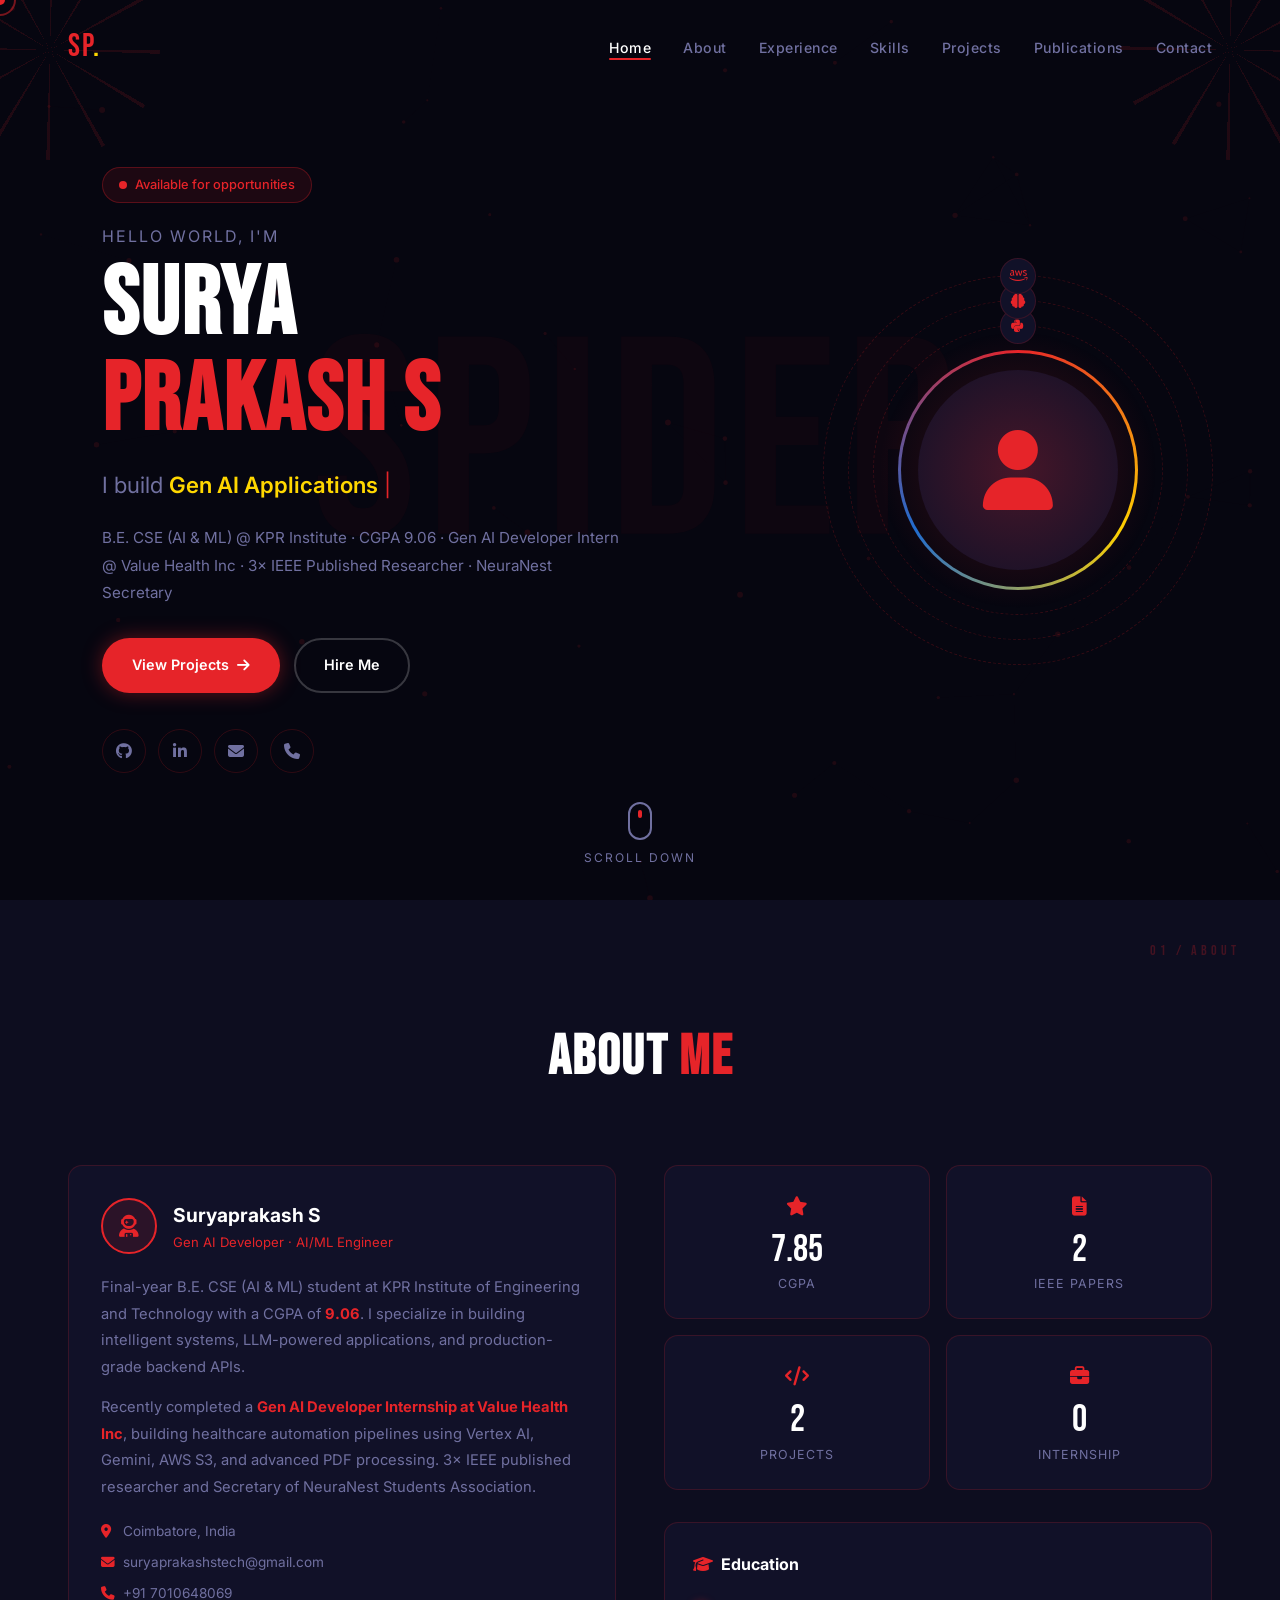
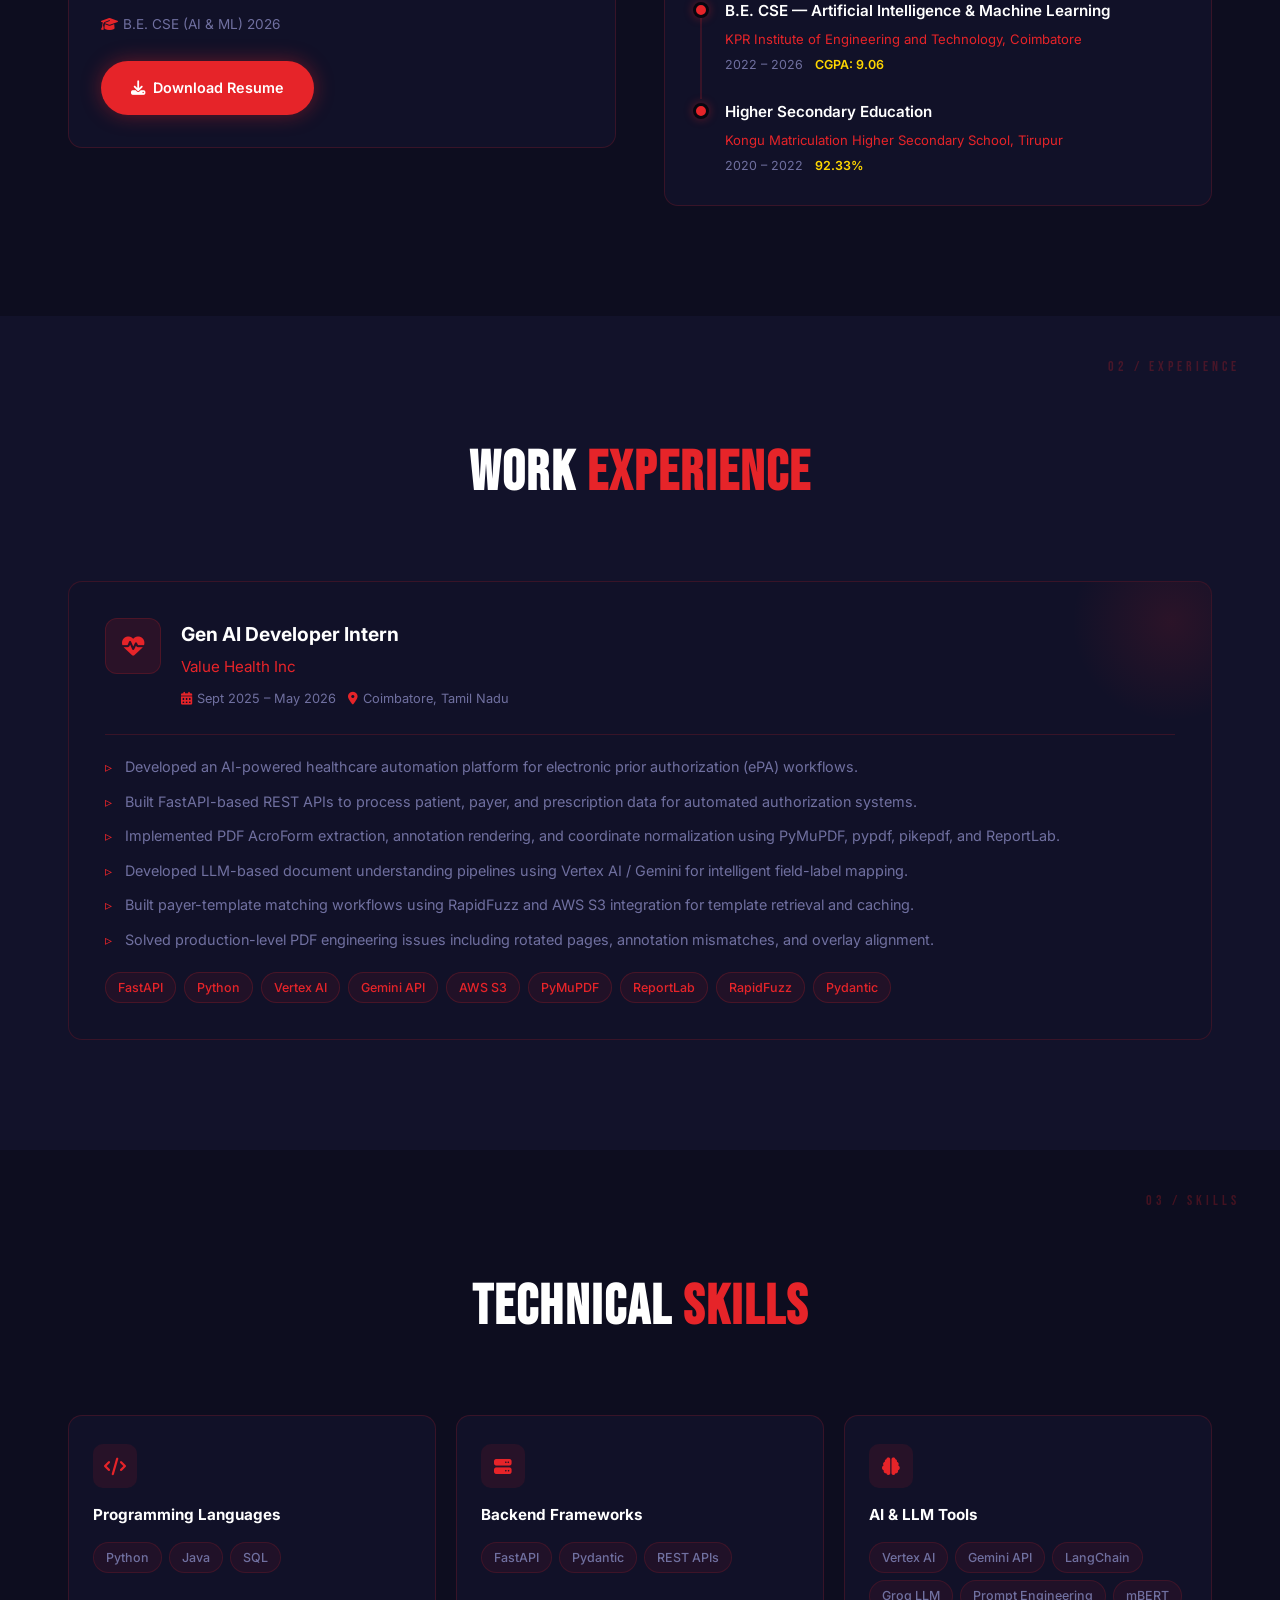
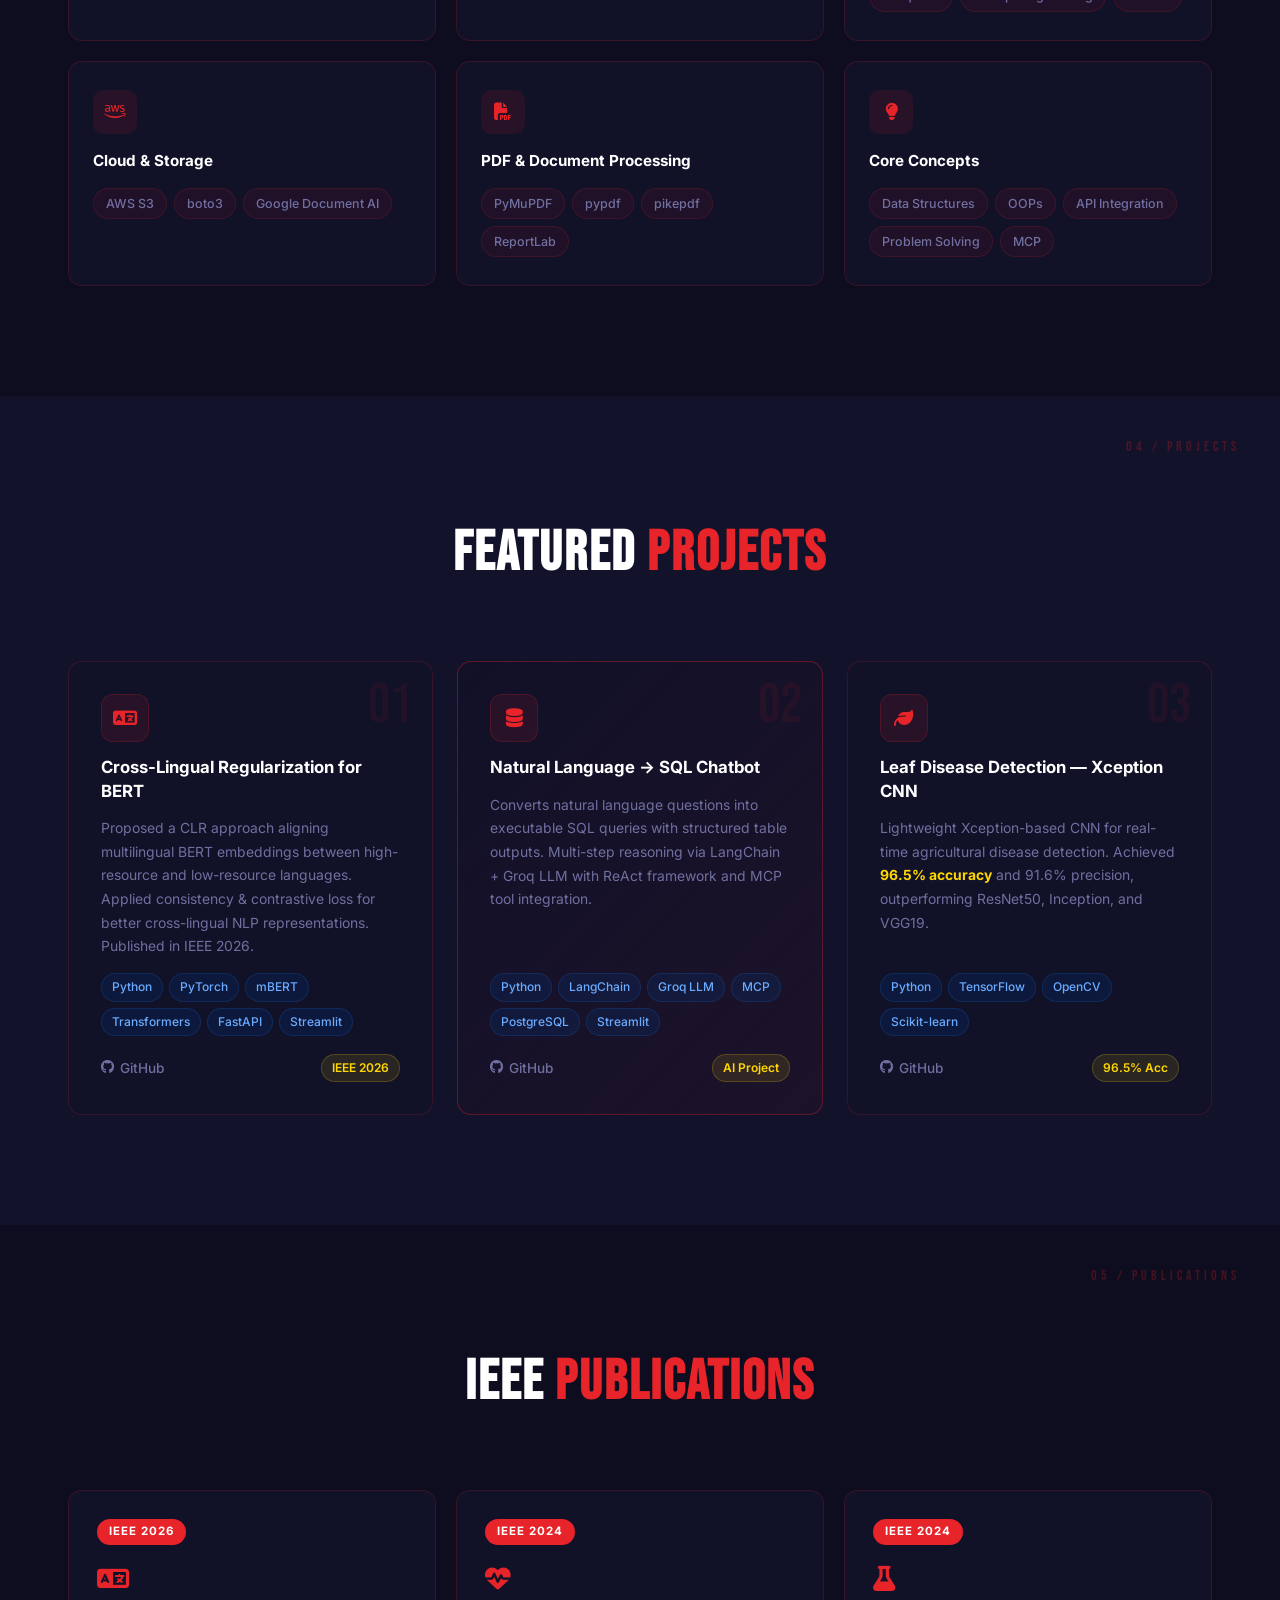
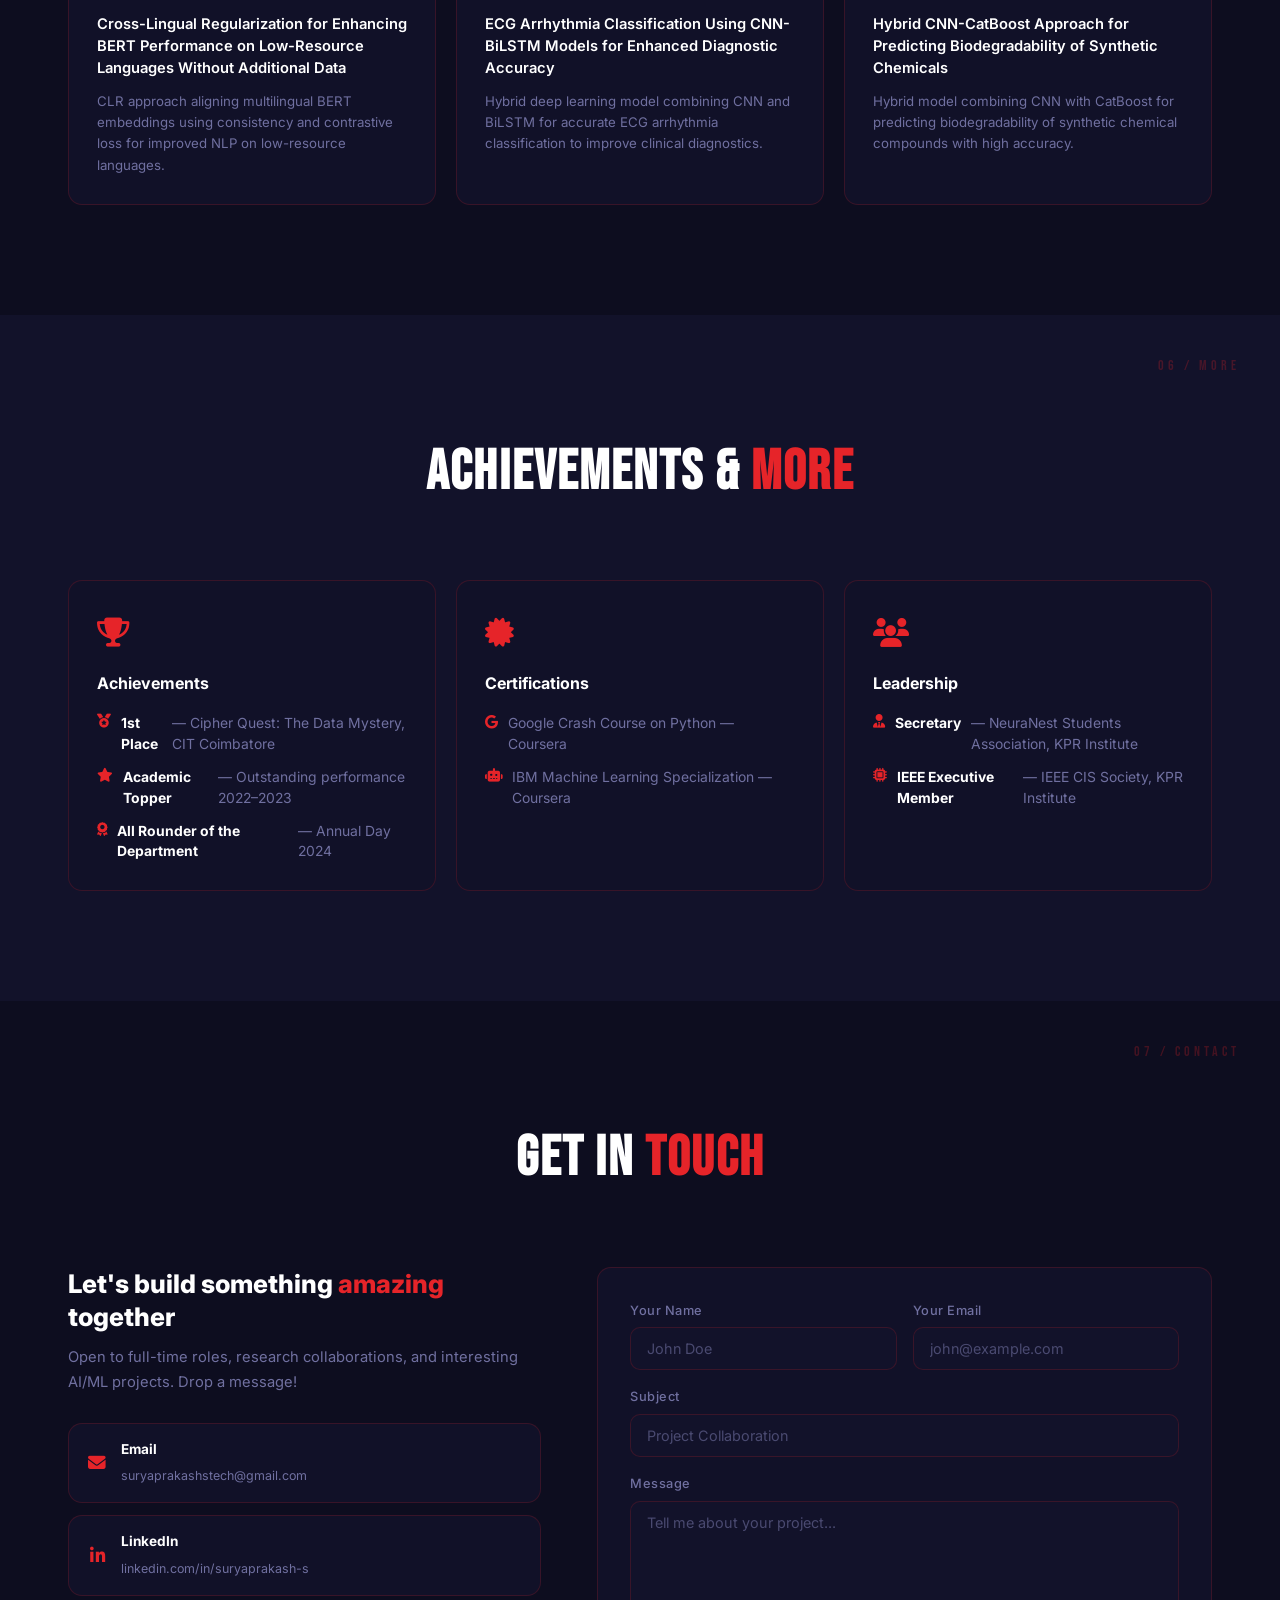
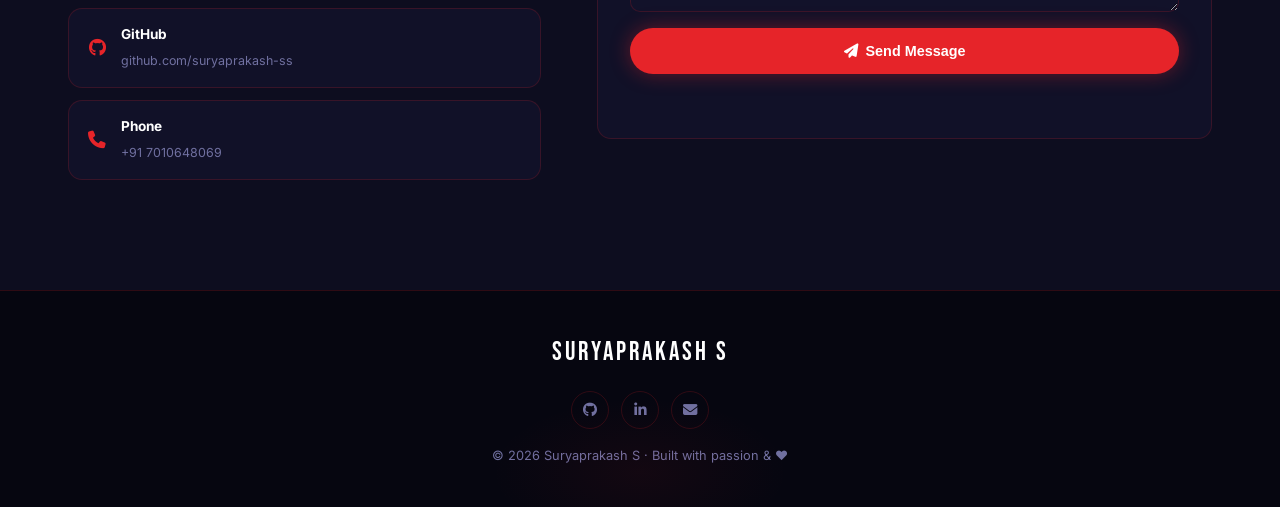
==== commit 1ce44f0e: "Spider-Man theme - full UI rebuild with animations" ====
--- a/index.html
+++ b/index.html
@@ -5,25 +5,43 @@
   <meta name="viewport" content="width=device-width, initial-scale=1.0" />
   <title>Suryaprakash S | AI & ML Developer</title>
   <link rel="stylesheet" href="style.css" />
-  <link rel="preconnect" href="https://fonts.googleapis.com" />
-  <link rel="preconnect" href="https://fonts.gstatic.com" crossorigin />
-  <link href="https://fonts.googleapis.com/css2?family=Inter:wght@300;400;500;600;700;800&display=swap" rel="stylesheet" />
+  <link href="https://fonts.googleapis.com/css2?family=Inter:wght@300;400;500;600;700;800;900&family=Bebas+Neue&display=swap" rel="stylesheet" />
   <link rel="stylesheet" href="https://cdnjs.cloudflare.com/ajax/libs/font-awesome/6.5.0/css/all.min.css" />
 </head>
 <body>
 
+  <!-- Particle canvas -->
+  <canvas id="web-canvas"></canvas>
+
+  <!-- Loader -->
+  <div class="loader" id="loader">
+    <div class="loader-spider">
+      <svg viewBox="0 0 100 100" width="80" height="80">
+        <circle cx="50" cy="50" r="45" fill="none" stroke="#e62429" stroke-width="3" stroke-dasharray="283" stroke-dashoffset="283" class="loader-ring"/>
+        <text x="50" y="57" text-anchor="middle" fill="#e62429" font-size="28" font-family="Bebas Neue">SP</text>
+      </svg>
+    </div>
+    <p class="loader-text">Swinging in...</p>
+  </div>
+
+  <!-- Cursor -->
+  <div class="cursor" id="cursor"></div>
+  <div class="cursor-follower" id="cursor-follower"></div>
+
   <!-- ===== NAVBAR ===== -->
   <nav class="navbar" id="navbar">
     <div class="nav-container">
-      <a href="#home" class="nav-logo">SP<span>.</span></a>
+      <a href="#home" class="nav-logo">
+        <span class="logo-sp">SP</span><span class="logo-dot">.</span>
+      </a>
       <ul class="nav-links" id="nav-links">
-        <li><a href="#home">Home</a></li>
-        <li><a href="#about">About</a></li>
-        <li><a href="#experience">Experience</a></li>
-        <li><a href="#skills">Skills</a></li>
-        <li><a href="#projects">Projects</a></li>
-        <li><a href="#publications">Publications</a></li>
-        <li><a href="#contact">Contact</a></li>
+        <li><a href="#home" class="nav-link">Home</a></li>
+        <li><a href="#about" class="nav-link">About</a></li>
+        <li><a href="#experience" class="nav-link">Experience</a></li>
+        <li><a href="#skills" class="nav-link">Skills</a></li>
+        <li><a href="#projects" class="nav-link">Projects</a></li>
+        <li><a href="#publications" class="nav-link">Publications</a></li>
+        <li><a href="#contact" class="nav-link">Contact</a></li>
       </ul>
       <button class="hamburger" id="hamburger" aria-label="Toggle menu">
         <span></span><span></span><span></span>
@@ -33,116 +51,170 @@
 
   <!-- ===== HERO ===== -->
   <section class="hero" id="home">
-    <div class="hero-content">
-      <p class="hero-greeting">Hi there, I'm</p>
-      <h1 class="hero-name">Suryaprakash S</h1>
-      <h2 class="hero-role">
-        <span class="typed-text" id="typed-text"></span><span class="cursor">|</span>
-      </h2>
+    <div class="hero-bg-text">SPIDER</div>
+    <div class="web-corner top-left"></div>
+    <div class="web-corner top-right"></div>
+
+    <div class="hero-content" data-aos="fade-right">
+      <div class="hero-badge">
+        <span class="badge-dot"></span> Available for opportunities
+      </div>
+      <p class="hero-greeting">Hello World, I'm</p>
+      <h1 class="hero-name">
+        <span class="name-line">Surya</span>
+        <span class="name-line accent">prakash S</span>
+      </h1>
+      <div class="hero-role-wrap">
+        <span class="role-prefix">I build </span>
+        <span class="typed-text" id="typed-text"></span>
+        <span class="cursor-blink">|</span>
+      </div>
       <p class="hero-desc">
-        B.E. CSE (AI & ML) student at KPR Institute of Engineering and Technology with a CGPA of 9.06.
-        Passionate about building intelligent systems, LLM-powered applications, and solving real-world problems with AI.
+        B.E. CSE (AI &amp; ML) @ KPR Institute · CGPA 9.06 · Gen AI Developer Intern @ Value Health Inc ·
+        3× IEEE Published Researcher · NeuraNest Secretary
       </p>
       <div class="hero-buttons">
-        <a href="#projects" class="btn btn-primary">View My Work</a>
-        <a href="#contact" class="btn btn-outline">Get In Touch</a>
+        <a href="#projects" class="btn btn-primary">
+          <span>View Projects</span>
+          <i class="fas fa-arrow-right"></i>
+        </a>
+        <a href="#contact" class="btn btn-ghost">
+          <span>Hire Me</span>
+        </a>
       </div>
       <div class="hero-socials">
-        <a href="https://github.com/suryaprakash-ss" target="_blank" aria-label="GitHub"><i class="fab fa-github"></i></a>
-        <a href="https://www.linkedin.com/in/suryaprakash-s" target="_blank" aria-label="LinkedIn"><i class="fab fa-linkedin"></i></a>
-        <a href="mailto:suryaprakashstech@gmail.com" aria-label="Email"><i class="fas fa-envelope"></i></a>
-      </div>
-    </div>
-    <div class="hero-image">
-      <div class="avatar-ring">
-        <div class="avatar-placeholder">
-          <i class="fas fa-user"></i>
-        </div>
-      </div>
-    </div>
-    <div class="scroll-indicator">
-      <a href="#about"><i class="fas fa-chevron-down"></i></a>
+        <a href="https://github.com/suryaprakash-ss" target="_blank" class="social-link" aria-label="GitHub">
+          <i class="fab fa-github"></i>
+        </a>
+        <a href="https://www.linkedin.com/in/suryaprakash-s/" target="_blank" class="social-link" aria-label="LinkedIn">
+          <i class="fab fa-linkedin-in"></i>
+        </a>
+        <a href="mailto:suryaprakashstech@gmail.com" class="social-link" aria-label="Email">
+          <i class="fas fa-envelope"></i>
+        </a>
+        <a href="tel:+917010648069" class="social-link" aria-label="Phone">
+          <i class="fas fa-phone"></i>
+        </a>
+      </div>
+    </div>
+
+    <div class="hero-visual" data-aos="fade-left">
+      <div class="avatar-container">
+        <div class="avatar-glow"></div>
+        <div class="avatar-ring-outer">
+          <div class="avatar-ring-inner">
+            <div class="avatar-img">
+              <i class="fas fa-user"></i>
+            </div>
+          </div>
+        </div>
+        <div class="orbit orbit-1">
+          <div class="orbit-dot"><i class="fab fa-python"></i></div>
+        </div>
+        <div class="orbit orbit-2">
+          <div class="orbit-dot"><i class="fas fa-brain"></i></div>
+        </div>
+        <div class="orbit orbit-3">
+          <div class="orbit-dot"><i class="fab fa-aws"></i></div>
+        </div>
+      </div>
+    </div>
+
+    <div class="scroll-down">
+      <a href="#about">
+        <div class="scroll-mouse">
+          <div class="scroll-wheel"></div>
+        </div>
+        <span>Scroll Down</span>
+      </a>
     </div>
   </section>
 
   <!-- ===== ABOUT ===== -->
   <section class="about section" id="about">
-    <div class="container">
-      <h2 class="section-title">About <span>Me</span></h2>
+    <div class="section-label">01 / About</div>
+    <div class="container">
+      <h2 class="section-title" data-aos="fade-up">About <span>Me</span></h2>
       <div class="about-grid">
-        <div class="about-text">
-          <p>
-            I'm <strong>Suryaprakash S</strong>, a final-year B.E. Computer Science (AI & ML) student at
-            KPR Institute of Engineering and Technology, Coimbatore. I specialize in building
-            AI-powered applications, LLM integrations, and backend systems using Python and FastAPI.
-          </p>
-          <p>
-            I recently completed a <strong>Gen AI Developer Internship at Value Health Inc</strong>, where I built
-            healthcare automation pipelines using Vertex AI, Gemini, AWS S3, and advanced PDF processing tools.
-            I'm also an active IEEE member and published researcher with 3 IEEE papers.
-          </p>
-          <div class="about-info">
-            <div class="info-item">
-              <i class="fas fa-map-marker-alt"></i>
-              <span>Coimbatore, Tamil Nadu, India</span>
-            </div>
-            <div class="info-item">
-              <i class="fas fa-envelope"></i>
-              <span>suryaprakashstech@gmail.com</span>
-            </div>
-            <div class="info-item">
-              <i class="fas fa-graduation-cap"></i>
-              <span>B.E. CSE (AI & ML) — KPR Institute of Engineering and Technology</span>
-            </div>
-            <div class="info-item">
-              <i class="fas fa-phone"></i>
-              <span>+91 7010648069</span>
-            </div>
-          </div>
-          <a href="resume.pdf" class="btn btn-primary" download>
-            <i class="fas fa-download"></i> Download Resume
-          </a>
-        </div>
-        <div class="about-stats">
-          <div class="stat-card">
-            <h3>9.06</h3>
-            <p>CGPA</p>
-          </div>
-          <div class="stat-card">
-            <h3>3</h3>
-            <p>IEEE Publications</p>
-          </div>
-          <div class="stat-card">
-            <h3>3+</h3>
-            <p>Projects Built</p>
-          </div>
-          <div class="stat-card">
-            <h3>1</h3>
-            <p>Internship</p>
-          </div>
-        </div>
-      </div>
-
-      <!-- Education -->
-      <div class="education-block">
-        <h3 class="sub-title"><i class="fas fa-graduation-cap"></i> Education</h3>
-        <div class="timeline">
-          <div class="timeline-item">
-            <div class="timeline-dot"></div>
-            <div class="timeline-content">
-              <h4>B.E., Computer Science and Engineering (AI & ML)</h4>
-              <p class="timeline-place">KPR Institute of Engineering and Technology — Coimbatore, India</p>
-              <p class="timeline-date">2022 – 2026</p>
-              <p class="timeline-detail">CGPA: <strong>9.06</strong></p>
-            </div>
-          </div>
-          <div class="timeline-item">
-            <div class="timeline-dot"></div>
-            <div class="timeline-content">
-              <h4>Higher Secondary Education</h4>
-              <p class="timeline-place">Kongu Matriculation Higher Secondary School — Tirupur, India</p>
-              <p class="timeline-date">2020 – 2022</p>
-              <p class="timeline-detail">Percentage: <strong>92.33%</strong></p>
+        <div class="about-left" data-aos="fade-right">
+          <div class="about-card">
+            <div class="about-card-header">
+              <div class="about-avatar">
+                <i class="fas fa-user-astronaut"></i>
+              </div>
+              <div>
+                <h3>Suryaprakash S</h3>
+                <p>Gen AI Developer · AI/ML Engineer</p>
+              </div>
+            </div>
+            <p class="about-bio">
+              Final-year B.E. CSE (AI &amp; ML) student at KPR Institute of Engineering and Technology with a CGPA of <strong>9.06</strong>.
+              I specialize in building intelligent systems, LLM-powered applications, and production-grade backend APIs.
+            </p>
+            <p class="about-bio">
+              Recently completed a <strong>Gen AI Developer Internship at Value Health Inc</strong>, building healthcare automation
+              pipelines using Vertex AI, Gemini, AWS S3, and advanced PDF processing. 3× IEEE published researcher and
+              Secretary of NeuraNest Students Association.
+            </p>
+            <div class="about-info-grid">
+              <div class="info-chip"><i class="fas fa-map-marker-alt"></i> Coimbatore, India</div>
+              <div class="info-chip"><i class="fas fa-envelope"></i> suryaprakashstech@gmail.com</div>
+              <div class="info-chip"><i class="fas fa-phone"></i> +91 7010648069</div>
+              <div class="info-chip"><i class="fas fa-graduation-cap"></i> B.E. CSE (AI &amp; ML) 2026</div>
+            </div>
+            <a href="resume.pdf" class="btn btn-primary" download>
+              <i class="fas fa-download"></i> <span>Download Resume</span>
+            </a>
+          </div>
+        </div>
+
+        <div class="about-right" data-aos="fade-left">
+          <div class="stats-grid">
+            <div class="stat-card">
+              <div class="stat-icon"><i class="fas fa-star"></i></div>
+              <div class="stat-num" data-count="9.06">0</div>
+              <div class="stat-label">CGPA</div>
+            </div>
+            <div class="stat-card">
+              <div class="stat-icon"><i class="fas fa-file-alt"></i></div>
+              <div class="stat-num" data-count="3">0</div>
+              <div class="stat-label">IEEE Papers</div>
+            </div>
+            <div class="stat-card">
+              <div class="stat-icon"><i class="fas fa-code"></i></div>
+              <div class="stat-num" data-count="3">0</div>
+              <div class="stat-label">Projects</div>
+            </div>
+            <div class="stat-card">
+              <div class="stat-icon"><i class="fas fa-briefcase"></i></div>
+              <div class="stat-num" data-count="1">0</div>
+              <div class="stat-label">Internship</div>
+            </div>
+          </div>
+
+          <div class="education-timeline" data-aos="fade-up">
+            <h3 class="block-title"><i class="fas fa-graduation-cap"></i> Education</h3>
+            <div class="edu-item">
+              <div class="edu-dot"></div>
+              <div class="edu-body">
+                <h4>B.E. CSE — Artificial Intelligence &amp; Machine Learning</h4>
+                <p class="edu-inst">KPR Institute of Engineering and Technology, Coimbatore</p>
+                <div class="edu-meta">
+                  <span>2022 – 2026</span>
+                  <span class="edu-grade">CGPA: 9.06</span>
+                </div>
+              </div>
+            </div>
+            <div class="edu-item">
+              <div class="edu-dot"></div>
+              <div class="edu-body">
+                <h4>Higher Secondary Education</h4>
+                <p class="edu-inst">Kongu Matriculation Higher Secondary School, Tirupur</p>
+                <div class="edu-meta">
+                  <span>2020 – 2022</span>
+                  <span class="edu-grade">92.33%</span>
+                </div>
+              </div>
             </div>
           </div>
         </div>
@@ -152,30 +224,36 @@
 
   <!-- ===== EXPERIENCE ===== -->
   <section class="experience section" id="experience">
-    <div class="container">
-      <h2 class="section-title">Work <span>Experience</span></h2>
-      <div class="exp-card">
-        <div class="exp-header">
-          <div>
-            <h3>Gen AI Developer Intern</h3>
-            <p class="exp-company"><i class="fas fa-building"></i> Value Health Inc</p>
-          </div>
-          <div class="exp-meta">
-            <span class="exp-date"><i class="fas fa-calendar"></i> Sept 2025 – May 2026</span>
-            <span class="exp-location"><i class="fas fa-map-marker-alt"></i> Coimbatore, Tamil Nadu</span>
-          </div>
-        </div>
-        <ul class="exp-points">
-          <li>Developed an AI-powered healthcare automation platform for electronic prior authorization (ePA) workflows.</li>
-          <li>Built FastAPI-based REST APIs to process patient, payer, and prescription data for automated authorization systems.</li>
-          <li>Implemented PDF AcroForm extraction, annotation rendering, and coordinate normalization using PyMuPDF, pypdf, pikepdf, and ReportLab.</li>
-          <li>Developed LLM-based document understanding pipelines using Vertex AI / Gemini for intelligent field-label mapping.</li>
-          <li>Built payer-template matching workflows using RapidFuzz and AWS S3 integration for template retrieval and caching.</li>
-          <li>Solved production-level PDF engineering issues including rotated pages, annotation mismatches, and overlay alignment.</li>
-        </ul>
-        <div class="exp-tech">
-          <span>FastAPI</span><span>Python</span><span>Vertex AI</span><span>Gemini API</span>
-          <span>AWS S3</span><span>PyMuPDF</span><span>ReportLab</span><span>RapidFuzz</span>
+    <div class="section-label">02 / Experience</div>
+    <div class="container">
+      <h2 class="section-title" data-aos="fade-up">Work <span>Experience</span></h2>
+      <div class="exp-wrapper" data-aos="fade-up">
+        <div class="exp-card">
+          <div class="exp-glow"></div>
+          <div class="exp-top">
+            <div class="exp-logo"><i class="fas fa-heartbeat"></i></div>
+            <div class="exp-info">
+              <h3>Gen AI Developer Intern</h3>
+              <p class="exp-company">Value Health Inc</p>
+              <div class="exp-tags-row">
+                <span class="exp-tag-date"><i class="fas fa-calendar-alt"></i> Sept 2025 – May 2026</span>
+                <span class="exp-tag-loc"><i class="fas fa-map-marker-alt"></i> Coimbatore, Tamil Nadu</span>
+              </div>
+            </div>
+          </div>
+          <div class="exp-divider"></div>
+          <ul class="exp-points">
+            <li>Developed an AI-powered healthcare automation platform for electronic prior authorization (ePA) workflows.</li>
+            <li>Built FastAPI-based REST APIs to process patient, payer, and prescription data for automated authorization systems.</li>
+            <li>Implemented PDF AcroForm extraction, annotation rendering, and coordinate normalization using PyMuPDF, pypdf, pikepdf, and ReportLab.</li>
+            <li>Developed LLM-based document understanding pipelines using Vertex AI / Gemini for intelligent field-label mapping.</li>
+            <li>Built payer-template matching workflows using RapidFuzz and AWS S3 integration for template retrieval and caching.</li>
+            <li>Solved production-level PDF engineering issues including rotated pages, annotation mismatches, and overlay alignment.</li>
+          </ul>
+          <div class="exp-tech-row">
+            <span>FastAPI</span><span>Python</span><span>Vertex AI</span><span>Gemini API</span>
+            <span>AWS S3</span><span>PyMuPDF</span><span>ReportLab</span><span>RapidFuzz</span><span>Pydantic</span>
+          </div>
         </div>
       </div>
     </div>
@@ -183,67 +261,58 @@
 
   <!-- ===== SKILLS ===== -->
   <section class="skills section" id="skills">
-    <div class="container">
-      <h2 class="section-title">My <span>Skills</span></h2>
+    <div class="section-label">03 / Skills</div>
+    <div class="container">
+      <h2 class="section-title" data-aos="fade-up">Technical <span>Skills</span></h2>
       <div class="skills-grid">
 
-        <div class="skill-category">
-          <h3><i class="fas fa-code"></i> Programming Languages</h3>
-          <div class="skill-tags">
-            <span>Python</span>
-            <span>Java</span>
-            <span>SQL</span>
-          </div>
-        </div>
-
-        <div class="skill-category">
-          <h3><i class="fas fa-server"></i> Backend Frameworks</h3>
-          <div class="skill-tags">
-            <span>FastAPI</span>
-            <span>Pydantic</span>
-            <span>REST APIs</span>
-          </div>
-        </div>
-
-        <div class="skill-category">
-          <h3><i class="fas fa-brain"></i> AI & LLM Tools</h3>
-          <div class="skill-tags">
-            <span>Vertex AI</span>
-            <span>Gemini API</span>
-            <span>LangChain</span>
-            <span>Prompt Engineering</span>
-            <span>LLM Integration</span>
-            <span>Groq LLM</span>
-          </div>
-        </div>
-
-        <div class="skill-category">
-          <h3><i class="fas fa-cloud"></i> Cloud & Storage</h3>
-          <div class="skill-tags">
-            <span>AWS S3</span>
-            <span>boto3</span>
-            <span>Google Document AI</span>
-          </div>
-        </div>
-
-        <div class="skill-category">
-          <h3><i class="fas fa-file-pdf"></i> PDF & Document Processing</h3>
-          <div class="skill-tags">
-            <span>PyMuPDF</span>
-            <span>pypdf</span>
-            <span>pikepdf</span>
-            <span>ReportLab</span>
-          </div>
-        </div>
-
-        <div class="skill-category">
-          <h3><i class="fas fa-lightbulb"></i> Core Concepts</h3>
-          <div class="skill-tags">
-            <span>Data Structures</span>
-            <span>OOPs</span>
-            <span>API Integration</span>
-            <span>Problem Solving</span>
-            <span>MCP</span>
+        <div class="skill-card" data-aos="fade-up" data-aos-delay="0">
+          <div class="skill-card-icon"><i class="fas fa-code"></i></div>
+          <h3>Programming Languages</h3>
+          <div class="skill-pills">
+            <span>Python</span><span>Java</span><span>SQL</span>
+          </div>
+        </div>
+
+        <div class="skill-card" data-aos="fade-up" data-aos-delay="80">
+          <div class="skill-card-icon"><i class="fas fa-server"></i></div>
+          <h3>Backend Frameworks</h3>
+          <div class="skill-pills">
+            <span>FastAPI</span><span>Pydantic</span><span>REST APIs</span>
+          </div>
+        </div>
+
+        <div class="skill-card" data-aos="fade-up" data-aos-delay="160">
+          <div class="skill-card-icon"><i class="fas fa-brain"></i></div>
+          <h3>AI &amp; LLM Tools</h3>
+          <div class="skill-pills">
+            <span>Vertex AI</span><span>Gemini API</span><span>LangChain</span>
+            <span>Groq LLM</span><span>Prompt Engineering</span><span>mBERT</span>
+          </div>
+        </div>
+
+        <div class="skill-card" data-aos="fade-up" data-aos-delay="240">
+          <div class="skill-card-icon"><i class="fab fa-aws"></i></div>
+          <h3>Cloud &amp; Storage</h3>
+          <div class="skill-pills">
+            <span>AWS S3</span><span>boto3</span><span>Google Document AI</span>
+          </div>
+        </div>
+
+        <div class="skill-card" data-aos="fade-up" data-aos-delay="320">
+          <div class="skill-card-icon"><i class="fas fa-file-pdf"></i></div>
+          <h3>PDF &amp; Document Processing</h3>
+          <div class="skill-pills">
+            <span>PyMuPDF</span><span>pypdf</span><span>pikepdf</span><span>ReportLab</span>
+          </div>
+        </div>
+
+        <div class="skill-card" data-aos="fade-up" data-aos-delay="400">
+          <div class="skill-card-icon"><i class="fas fa-lightbulb"></i></div>
+          <h3>Core Concepts</h3>
+          <div class="skill-pills">
+            <span>Data Structures</span><span>OOPs</span><span>API Integration</span>
+            <span>Problem Solving</span><span>MCP</span>
           </div>
         </div>
 
@@ -253,46 +322,56 @@
 
   <!-- ===== PROJECTS ===== -->
   <section class="projects section" id="projects">
-    <div class="container">
-      <h2 class="section-title">My <span>Projects</span></h2>
+    <div class="section-label">04 / Projects</div>
+    <div class="container">
+      <h2 class="section-title" data-aos="fade-up">Featured <span>Projects</span></h2>
       <div class="projects-grid">
 
-        <div class="project-card">
-          <div class="project-icon"><i class="fas fa-language"></i></div>
+        <div class="project-card" data-aos="fade-up" data-aos-delay="0">
+          <div class="project-number">01</div>
+          <div class="project-icon-wrap"><i class="fas fa-language"></i></div>
           <h3>Cross-Lingual Regularization for BERT</h3>
-          <p>Proposed a Cross-Lingual Regularization (CLR) approach that aligns multilingual BERT embeddings between high-resource and low-resource languages during fine-tuning. Applied consistency loss and contrastive loss for better cross-lingual representations.</p>
-          <div class="project-tech">
-            <span>Python</span><span>PyTorch</span><span>mBERT</span><span>Transformers</span>
-            <span>FastAPI</span><span>Streamlit</span><span>Scikit-learn</span>
-          </div>
-          <div class="project-links">
-            <a href="https://github.com/suryaprakash-ss" target="_blank"><i class="fab fa-github"></i> Code</a>
-          </div>
-        </div>
-
-        <div class="project-card">
-          <div class="project-icon"><i class="fas fa-database"></i></div>
+          <p>Proposed a CLR approach aligning multilingual BERT embeddings between high-resource and low-resource languages. Applied consistency &amp; contrastive loss for better cross-lingual NLP representations. Published in IEEE 2026.</p>
+          <div class="project-stack">
+            <span>Python</span><span>PyTorch</span><span>mBERT</span><span>Transformers</span><span>FastAPI</span><span>Streamlit</span>
+          </div>
+          <div class="project-footer">
+            <a href="https://github.com/suryaprakash-ss" target="_blank" class="proj-link">
+              <i class="fab fa-github"></i> GitHub
+            </a>
+            <span class="proj-badge">IEEE 2026</span>
+          </div>
+        </div>
+
+        <div class="project-card featured" data-aos="fade-up" data-aos-delay="120">
+          <div class="project-number">02</div>
+          <div class="project-icon-wrap"><i class="fas fa-database"></i></div>
           <h3>Natural Language → SQL Chatbot</h3>
-          <p>Designed a system that converts natural language questions into executable SQL queries with structured table outputs. Enabled multi-step reasoning using LangChain + Groq LLM with ReAct framework and MCP tool integration.</p>
-          <div class="project-tech">
-            <span>Python</span><span>LangChain</span><span>Groq LLM</span>
-            <span>MCP</span><span>PostgreSQL</span><span>Streamlit</span><span>Pandas</span>
-          </div>
-          <div class="project-links">
-            <a href="https://github.com/suryaprakash-ss" target="_blank"><i class="fab fa-github"></i> Code</a>
-          </div>
-        </div>
-
-        <div class="project-card">
-          <div class="project-icon"><i class="fas fa-leaf"></i></div>
-          <h3>Leaf Disease Detection Using Xception</h3>
-          <p>Spearheaded the development of a lightweight Xception-based CNN model for real-time agricultural disease detection. Achieved 96.5% accuracy and 91.6% precision, outperforming ResNet50, Inception, and VGG19.</p>
-          <div class="project-tech">
-            <span>Python</span><span>TensorFlow</span><span>OpenCV</span>
-            <span>Scikit-learn</span><span>Image Processing</span>
-          </div>
-          <div class="project-links">
-            <a href="https://github.com/suryaprakash-ss" target="_blank"><i class="fab fa-github"></i> Code</a>
+          <p>Converts natural language questions into executable SQL queries with structured table outputs. Multi-step reasoning via LangChain + Groq LLM with ReAct framework and MCP tool integration.</p>
+          <div class="project-stack">
+            <span>Python</span><span>LangChain</span><span>Groq LLM</span><span>MCP</span><span>PostgreSQL</span><span>Streamlit</span>
+          </div>
+          <div class="project-footer">
+            <a href="https://github.com/suryaprakash-ss" target="_blank" class="proj-link">
+              <i class="fab fa-github"></i> GitHub
+            </a>
+            <span class="proj-badge">AI Project</span>
+          </div>
+        </div>
+
+        <div class="project-card" data-aos="fade-up" data-aos-delay="240">
+          <div class="project-number">03</div>
+          <div class="project-icon-wrap"><i class="fas fa-leaf"></i></div>
+          <h3>Leaf Disease Detection — Xception CNN</h3>
+          <p>Lightweight Xception-based CNN for real-time agricultural disease detection. Achieved <strong>96.5% accuracy</strong> and 91.6% precision, outperforming ResNet50, Inception, and VGG19.</p>
+          <div class="project-stack">
+            <span>Python</span><span>TensorFlow</span><span>OpenCV</span><span>Scikit-learn</span>
+          </div>
+          <div class="project-footer">
+            <a href="https://github.com/suryaprakash-ss" target="_blank" class="proj-link">
+              <i class="fab fa-github"></i> GitHub
+            </a>
+            <span class="proj-badge">96.5% Acc</span>
           </div>
         </div>
 
@@ -302,26 +381,30 @@
 
   <!-- ===== PUBLICATIONS ===== -->
   <section class="publications section" id="publications">
-    <div class="container">
-      <h2 class="section-title">IEEE <span>Publications</span></h2>
-      <div class="pub-list">
-
-        <div class="pub-card">
-          <div class="pub-badge">IEEE 2026</div>
+    <div class="section-label">05 / Publications</div>
+    <div class="container">
+      <h2 class="section-title" data-aos="fade-up">IEEE <span>Publications</span></h2>
+      <div class="pub-grid">
+
+        <div class="pub-card" data-aos="fade-up" data-aos-delay="0">
+          <div class="pub-year">IEEE 2026</div>
+          <div class="pub-icon"><i class="fas fa-language"></i></div>
           <h3>Cross-Lingual Regularization for Enhancing BERT Performance on Low-Resource Languages Without Additional Data</h3>
-          <p>Proposed a CLR approach aligning multilingual BERT embeddings between high-resource and low-resource languages during fine-tuning using consistency and contrastive loss.</p>
-        </div>
-
-        <div class="pub-card">
-          <div class="pub-badge">IEEE 2024</div>
+          <p>CLR approach aligning multilingual BERT embeddings using consistency and contrastive loss for improved NLP on low-resource languages.</p>
+        </div>
+
+        <div class="pub-card" data-aos="fade-up" data-aos-delay="120">
+          <div class="pub-year">IEEE 2024</div>
+          <div class="pub-icon"><i class="fas fa-heartbeat"></i></div>
           <h3>ECG Arrhythmia Classification Using CNN-BiLSTM Models for Enhanced Diagnostic Accuracy</h3>
-          <p>Developed a hybrid deep learning model combining CNN and BiLSTM for accurate ECG arrhythmia classification to improve clinical diagnostic accuracy.</p>
-        </div>
-
-        <div class="pub-card">
-          <div class="pub-badge">IEEE 2024</div>
+          <p>Hybrid deep learning model combining CNN and BiLSTM for accurate ECG arrhythmia classification to improve clinical diagnostics.</p>
+        </div>
+
+        <div class="pub-card" data-aos="fade-up" data-aos-delay="240">
+          <div class="pub-year">IEEE 2024</div>
+          <div class="pub-icon"><i class="fas fa-flask"></i></div>
           <h3>Hybrid CNN-CatBoost Approach for Predicting Biodegradability of Synthetic Chemicals</h3>
-          <p>Proposed a hybrid model combining Convolutional Neural Networks with CatBoost for predicting the biodegradability of synthetic chemical compounds.</p>
+          <p>Hybrid model combining CNN with CatBoost for predicting biodegradability of synthetic chemical compounds with high accuracy.</p>
         </div>
 
       </div>
@@ -330,32 +413,36 @@
 
   <!-- ===== ACHIEVEMENTS ===== -->
   <section class="achievements section" id="achievements">
-    <div class="container">
-      <h2 class="section-title">Achievements & <span>More</span></h2>
+    <div class="section-label">06 / More</div>
+    <div class="container">
+      <h2 class="section-title" data-aos="fade-up">Achievements &amp; <span>More</span></h2>
       <div class="ach-grid">
 
-        <div class="ach-block">
-          <h3><i class="fas fa-trophy"></i> Achievements</h3>
-          <ul class="ach-list">
-            <li><i class="fas fa-medal"></i> <strong>First Place</strong> — Cipher Quest: The Data Mystery at Coimbatore Institute of Technology (CIT)</li>
-            <li><i class="fas fa-star"></i> <strong>Academic Topper</strong> — Outstanding academic performance in 2022–2023</li>
-            <li><i class="fas fa-award"></i> <strong>All Rounder of the Department</strong> — Academic, extracurricular & leadership excellence, Annual Day 2024</li>
+        <div class="ach-card" data-aos="fade-up" data-aos-delay="0">
+          <div class="ach-icon"><i class="fas fa-trophy"></i></div>
+          <h3>Achievements</h3>
+          <ul>
+            <li><i class="fas fa-medal"></i> <strong>1st Place</strong> — Cipher Quest: The Data Mystery, CIT Coimbatore</li>
+            <li><i class="fas fa-star"></i> <strong>Academic Topper</strong> — Outstanding performance 2022–2023</li>
+            <li><i class="fas fa-award"></i> <strong>All Rounder of the Department</strong> — Annual Day 2024</li>
           </ul>
         </div>
 
-        <div class="ach-block">
-          <h3><i class="fas fa-certificate"></i> Certifications</h3>
-          <ul class="ach-list">
+        <div class="ach-card" data-aos="fade-up" data-aos-delay="120">
+          <div class="ach-icon"><i class="fas fa-certificate"></i></div>
+          <h3>Certifications</h3>
+          <ul>
             <li><i class="fab fa-google"></i> Google Crash Course on Python — Coursera</li>
             <li><i class="fas fa-robot"></i> IBM Machine Learning Specialization — Coursera</li>
           </ul>
         </div>
 
-        <div class="ach-block">
-          <h3><i class="fas fa-users"></i> Leadership & Memberships</h3>
-          <ul class="ach-list">
-            <li><i class="fas fa-user-tie"></i> <strong>Secretary</strong> — NeuraNest Students Association, KPR Institute of Engineering and Technology</li>
-            <li><i class="fas fa-microchip"></i> <strong>IEEE Executive Member</strong> — IEEE CIS Society, KPR Institute of Engineering and Technology</li>
+        <div class="ach-card" data-aos="fade-up" data-aos-delay="240">
+          <div class="ach-icon"><i class="fas fa-users"></i></div>
+          <h3>Leadership</h3>
+          <ul>
+            <li><i class="fas fa-user-tie"></i> <strong>Secretary</strong> — NeuraNest Students Association, KPR Institute</li>
+            <li><i class="fas fa-microchip"></i> <strong>IEEE Executive Member</strong> — IEEE CIS Society, KPR Institute</li>
           </ul>
         </div>
 
@@ -365,67 +452,75 @@
 
   <!-- ===== CONTACT ===== -->
   <section class="contact section" id="contact">
-    <div class="container">
-      <h2 class="section-title">Get In <span>Touch</span></h2>
+    <div class="section-label">07 / Contact</div>
+    <div class="container">
+      <h2 class="section-title" data-aos="fade-up">Get In <span>Touch</span></h2>
       <div class="contact-grid">
-        <div class="contact-info">
-          <h3>Let's work together</h3>
-          <p>I'm open to full-time roles, internships, research collaborations, and interesting AI/ML projects. Feel free to reach out!</p>
-          <div class="contact-details">
-            <div class="contact-item">
+        <div class="contact-left" data-aos="fade-right">
+          <h3>Let's build something <span>amazing</span> together</h3>
+          <p>Open to full-time roles, research collaborations, and interesting AI/ML projects. Drop a message!</p>
+          <div class="contact-links">
+            <a href="mailto:suryaprakashstech@gmail.com" class="contact-link-card">
               <i class="fas fa-envelope"></i>
-              <a href="mailto:suryaprakashstech@gmail.com">suryaprakashstech@gmail.com</a>
-            </div>
-            <div class="contact-item">
+              <div><strong>Email</strong><span>suryaprakashstech@gmail.com</span></div>
+            </a>
+            <a href="https://www.linkedin.com/in/suryaprakash-s/" target="_blank" class="contact-link-card">
+              <i class="fab fa-linkedin-in"></i>
+              <div><strong>LinkedIn</strong><span>linkedin.com/in/suryaprakash-s</span></div>
+            </a>
+            <a href="https://github.com/suryaprakash-ss" target="_blank" class="contact-link-card">
+              <i class="fab fa-github"></i>
+              <div><strong>GitHub</strong><span>github.com/suryaprakash-ss</span></div>
+            </a>
+            <a href="tel:+917010648069" class="contact-link-card">
               <i class="fas fa-phone"></i>
-              <span>+91 7010648069</span>
-            </div>
-            <div class="contact-item">
-              <i class="fas fa-map-marker-alt"></i>
-              <span>Coimbatore, Tamil Nadu, India</span>
-            </div>
-            <div class="contact-item">
-              <i class="fab fa-github"></i>
-              <a href="https://github.com/suryaprakash-ss" target="_blank">github.com/suryaprakash-ss</a>
-            </div>
-            <div class="contact-item">
-              <i class="fab fa-linkedin"></i>
-              <a href="https://www.linkedin.com/in/suryaprakash-s" target="_blank">linkedin.com/in/suryaprakash-s</a>
-            </div>
-          </div>
-        </div>
-        <form class="contact-form" id="contact-form">
-          <div class="form-group">
-            <input type="text" id="name" name="name" placeholder="Your Name" required />
-          </div>
-          <div class="form-group">
-            <input type="email" id="email" name="email" placeholder="Your Email" required />
-          </div>
-          <div class="form-group">
-            <input type="text" id="subject" name="subject" placeholder="Subject" required />
-          </div>
-          <div class="form-group">
-            <textarea id="message" name="message" rows="5" placeholder="Your Message" required></textarea>
-          </div>
-          <button type="submit" class="btn btn-primary">
-            <i class="fas fa-paper-plane"></i> Send Message
-          </button>
-          <p class="form-note" id="form-note"></p>
-        </form>
+              <div><strong>Phone</strong><span>+91 7010648069</span></div>
+            </a>
+          </div>
+        </div>
+        <div class="contact-right" data-aos="fade-left">
+          <form class="contact-form" id="contact-form">
+            <div class="form-row">
+              <div class="form-group">
+                <label>Your Name</label>
+                <input type="text" name="name" placeholder="John Doe" required />
+              </div>
+              <div class="form-group">
+                <label>Your Email</label>
+                <input type="email" name="email" placeholder="john@example.com" required />
+              </div>
+            </div>
+            <div class="form-group">
+              <label>Subject</label>
+              <input type="text" name="subject" placeholder="Project Collaboration" required />
+            </div>
+            <div class="form-group">
+              <label>Message</label>
+              <textarea name="message" rows="5" placeholder="Tell me about your project..." required></textarea>
+            </div>
+            <button type="submit" class="btn btn-primary full-width">
+              <i class="fas fa-paper-plane"></i> <span>Send Message</span>
+            </button>
+            <p class="form-status" id="form-status"></p>
+          </form>
+        </div>
       </div>
     </div>
   </section>
 
   <!-- ===== FOOTER ===== -->
   <footer class="footer">
-    <div class="container">
-      <p>Designed & Built by <strong>Suryaprakash S</strong></p>
-      <div class="footer-socials">
-        <a href="https://github.com/suryaprakash-ss" target="_blank" aria-label="GitHub"><i class="fab fa-github"></i></a>
-        <a href="https://www.linkedin.com/in/suryaprakash-s" target="_blank" aria-label="LinkedIn"><i class="fab fa-linkedin"></i></a>
-        <a href="mailto:suryaprakashstech@gmail.com" aria-label="Email"><i class="fas fa-envelope"></i></a>
-      </div>
-      <p class="footer-copy">&copy; 2026 Suryaprakash S. All rights reserved.</p>
+    <div class="footer-web"></div>
+    <div class="container">
+      <div class="footer-inner">
+        <p class="footer-name">Suryaprakash S</p>
+        <div class="footer-socials">
+          <a href="https://github.com/suryaprakash-ss" target="_blank"><i class="fab fa-github"></i></a>
+          <a href="https://www.linkedin.com/in/suryaprakash-s/" target="_blank"><i class="fab fa-linkedin-in"></i></a>
+          <a href="mailto:suryaprakashstech@gmail.com"><i class="fas fa-envelope"></i></a>
+        </div>
+        <p class="footer-copy">&copy; 2026 Suryaprakash S · Built with passion &amp; ❤️</p>
+      </div>
     </div>
   </footer>
 
--- a/style.css
+++ b/style.css
@@ -1,1173 +1,292 @@
-/* ===== RESET & BASE ===== */
-*, *::before, *::after {
-  margin: 0;
-  padding: 0;
-  box-sizing: border-box;
+*,*::before,*::after{margin:0;padding:0;box-sizing:border-box}
+:root{
+  --red:#e62429;--red-dark:#b01c20;--red-glow:rgba(230,36,41,0.4);
+  --blue:#003f8a;--blue-light:#1a6fd4;
+  --gold:#ffd700;
+  --bg:#060610;--bg2:#0d0d1f;--bg3:#12122a;
+  --card:#111128;--card2:#16163a;
+  --text:#e8e8f0;--muted:#7070a0;
+  --border:rgba(230,36,41,0.18);
+  --radius:14px;--tr:0.3s ease;
+  --font:'Inter',sans-serif;
 }
-
-:root {
-  --primary: #6c63ff;
-  --primary-dark: #5a52d5;
-  --secondary: #ff6584;
-  --bg: #0f0f1a;
-  --bg-card: #1a1a2e;
-  --bg-card2: #16213e;
-  --text: #e0e0e0;
-  --text-muted: #9090a0;
-  --border: rgba(108, 99, 255, 0.2);
-  --shadow: 0 8px 32px rgba(108, 99, 255, 0.15);
-  --radius: 12px;
-  --transition: 0.3s ease;
-  --font: 'Inter', sans-serif;
+html{scroll-behavior:smooth}
+body{font-family:var(--font);background:var(--bg);color:var(--text);overflow-x:hidden;line-height:1.7}
+a{text-decoration:none;color:inherit}
+ul{list-style:none}
+::-webkit-scrollbar{width:5px}
+::-webkit-scrollbar-track{background:var(--bg)}
+::-webkit-scrollbar-thumb{background:var(--red);border-radius:3px}
+#web-canvas{position:fixed;top:0;left:0;width:100%;height:100%;pointer-events:none;z-index:0;opacity:0.18}
+
+
+/* LOADER */
+.loader{position:fixed;inset:0;background:var(--bg);display:flex;flex-direction:column;align-items:center;justify-content:center;z-index:9999;transition:opacity 0.6s,visibility 0.6s}
+.loader.hide{opacity:0;visibility:hidden}
+.loader-ring{animation:spin-ring 1.2s linear infinite}
+@keyframes spin-ring{to{stroke-dashoffset:0}}
+.loader-text{margin-top:16px;font-size:0.9rem;color:var(--red);letter-spacing:3px;text-transform:uppercase;animation:pulse 1s infinite}
+@keyframes pulse{0%,100%{opacity:1}50%{opacity:0.4}}
+
+/* CURSOR */
+.cursor{width:10px;height:10px;background:var(--red);border-radius:50%;position:fixed;pointer-events:none;z-index:9998;transform:translate(-50%,-50%);transition:transform 0.1s}
+.cursor-follower{width:32px;height:32px;border:2px solid var(--red);border-radius:50%;position:fixed;pointer-events:none;z-index:9997;transform:translate(-50%,-50%);transition:transform 0.15s,width 0.2s,height 0.2s,opacity 0.2s;opacity:0.5}
+
+/* NAVBAR */
+.navbar{position:fixed;top:0;left:0;right:0;z-index:1000;padding:20px 0;transition:var(--tr)}
+.navbar.scrolled{background:rgba(6,6,16,0.92);backdrop-filter:blur(16px);padding:12px 0;border-bottom:1px solid var(--border)}
+.nav-container{max-width:1200px;margin:0 auto;padding:0 28px;display:flex;align-items:center;justify-content:space-between}
+.nav-logo{font-family:'Bebas Neue',sans-serif;font-size:2rem;letter-spacing:2px;color:#fff}
+.logo-sp{color:var(--red)}
+.logo-dot{color:var(--gold)}
+.nav-links{display:flex;gap:32px}
+.nav-link{font-size:0.88rem;font-weight:500;color:var(--muted);transition:var(--tr);position:relative;letter-spacing:0.5px}
+.nav-link::after{content:'';position:absolute;bottom:-4px;left:0;width:0;height:2px;background:var(--red);transition:var(--tr);border-radius:2px}
+.nav-link:hover,.nav-link.active{color:#fff}
+.nav-link:hover::after,.nav-link.active::after{width:100%}
+.hamburger{display:none;flex-direction:column;gap:5px;background:none;border:none;cursor:pointer;padding:4px}
+.hamburger span{display:block;width:24px;height:2px;background:#fff;border-radius:2px;transition:var(--tr)}
+
+/* HERO */
+.hero{min-height:100vh;display:flex;align-items:center;justify-content:space-between;padding:120px 8% 80px;position:relative;overflow:hidden;z-index:1}
+.hero-bg-text{position:absolute;font-family:'Bebas Neue',sans-serif;font-size:22vw;color:rgba(230,36,41,0.04);top:50%;left:50%;transform:translate(-50%,-50%);pointer-events:none;white-space:nowrap;z-index:0;letter-spacing:10px}
+.web-corner{position:absolute;width:220px;height:220px;opacity:0.12;background-image:repeating-conic-gradient(var(--red) 0deg 2deg,transparent 2deg 30deg);border-radius:50%}
+.web-corner.top-left{top:-60px;left:-60px}
+.web-corner.top-right{top:-60px;right:-60px}
+.hero-content{max-width:600px;z-index:1;position:relative}
+.hero-badge{display:inline-flex;align-items:center;gap:8px;background:rgba(230,36,41,0.1);border:1px solid rgba(230,36,41,0.3);padding:6px 16px;border-radius:50px;font-size:0.8rem;color:var(--red);margin-bottom:20px;font-weight:500}
+.badge-dot{width:8px;height:8px;background:var(--red);border-radius:50%;animation:pulse 1.5s infinite}
+.hero-greeting{font-size:1rem;color:var(--muted);letter-spacing:2px;text-transform:uppercase;margin-bottom:8px}
+.hero-name{font-family:'Bebas Neue',sans-serif;font-size:clamp(3.5rem,8vw,6rem);line-height:1;color:#fff;margin-bottom:16px;letter-spacing:2px}
+.hero-name .accent{color:var(--red);display:block}
+.hero-role-wrap{font-size:clamp(1rem,2.5vw,1.4rem);color:var(--muted);margin-bottom:20px;min-height:2rem}
+.role-prefix{color:var(--muted)}
+.typed-text{color:var(--gold);font-weight:600}
+.cursor-blink{color:var(--red);animation:blink 1s infinite}
+@keyframes blink{0%,100%{opacity:1}50%{opacity:0}}
+.hero-desc{font-size:0.95rem;color:var(--muted);margin-bottom:32px;max-width:520px;line-height:1.8}
+.hero-buttons{display:flex;gap:14px;flex-wrap:wrap;margin-bottom:36px}
+.btn{display:inline-flex;align-items:center;gap:8px;padding:13px 28px;border-radius:50px;font-size:0.9rem;font-weight:600;cursor:pointer;transition:var(--tr);border:2px solid transparent;position:relative;overflow:hidden}
+.btn::before{content:'';position:absolute;inset:0;background:rgba(255,255,255,0.08);opacity:0;transition:var(--tr)}
+.btn:hover::before{opacity:1}
+.btn-primary{background:var(--red);color:#fff;box-shadow:0 0 20px var(--red-glow)}
+.btn-primary:hover{background:var(--red-dark);transform:translateY(-2px);box-shadow:0 0 30px var(--red-glow)}
+.btn-ghost{background:transparent;color:#fff;border-color:rgba(255,255,255,0.2)}
+.btn-ghost:hover{border-color:var(--red);color:var(--red);transform:translateY(-2px)}
+.full-width{width:100%;justify-content:center}
+.hero-socials{display:flex;gap:12px}
+.social-link{width:44px;height:44px;border-radius:50%;border:1px solid var(--border);display:flex;align-items:center;justify-content:center;color:var(--muted);font-size:1rem;transition:var(--tr)}
+.social-link:hover{border-color:var(--red);color:var(--red);transform:translateY(-3px);box-shadow:0 0 16px var(--red-glow)}
+
+/* HERO VISUAL / AVATAR */
+.hero-visual{z-index:1;position:relative;display:flex;align-items:center;justify-content:center}
+.avatar-container{position:relative;width:320px;height:320px;display:flex;align-items:center;justify-content:center}
+.avatar-glow{position:absolute;width:280px;height:280px;border-radius:50%;background:radial-gradient(circle,rgba(230,36,41,0.25),transparent 70%);animation:glow-pulse 3s ease-in-out infinite}
+@keyframes glow-pulse{0%,100%{transform:scale(1);opacity:0.7}50%{transform:scale(1.15);opacity:1}}
+.avatar-ring-outer{width:240px;height:240px;border-radius:50%;background:conic-gradient(var(--red),var(--gold),var(--blue-light),var(--red));padding:3px;animation:spin-slow 8s linear infinite}
+@keyframes spin-slow{to{transform:rotate(360deg)}}
+.avatar-ring-inner{width:100%;height:100%;border-radius:50%;background:var(--bg);display:flex;align-items:center;justify-content:center}
+.avatar-img{width:200px;height:200px;border-radius:50%;background:var(--card);display:flex;align-items:center;justify-content:center;font-size:5rem;color:var(--red);overflow:hidden}
+.avatar-img img{width:100%;height:100%;object-fit:cover;border-radius:50%}
+.orbit{position:absolute;border-radius:50%;border:1px dashed rgba(230,36,41,0.2);display:flex;align-items:flex-start;justify-content:center}
+.orbit-1{width:290px;height:290px;animation:orbit-spin 6s linear infinite}
+.orbit-2{width:340px;height:340px;animation:orbit-spin 10s linear infinite reverse}
+.orbit-3{width:390px;height:390px;animation:orbit-spin 14s linear infinite}
+@keyframes orbit-spin{to{transform:rotate(360deg)}}
+.orbit-dot{width:36px;height:36px;border-radius:50%;background:var(--card);border:1px solid var(--border);display:flex;align-items:center;justify-content:center;font-size:0.9rem;color:var(--red);margin-top:-18px;animation:counter-spin 6s linear infinite}
+.orbit-2 .orbit-dot{animation:counter-spin 10s linear infinite reverse}
+.orbit-3 .orbit-dot{animation:counter-spin 14s linear infinite}
+@keyframes counter-spin{to{transform:rotate(-360deg)}}
+.scroll-down{position:absolute;bottom:32px;left:50%;transform:translateX(-50%);display:flex;flex-direction:column;align-items:center;gap:8px;z-index:1}
+.scroll-down a{display:flex;flex-direction:column;align-items:center;gap:8px;color:var(--muted);font-size:0.75rem;letter-spacing:2px;text-transform:uppercase;transition:var(--tr)}
+.scroll-down a:hover{color:var(--red)}
+.scroll-mouse{width:24px;height:38px;border:2px solid var(--muted);border-radius:12px;display:flex;justify-content:center;padding-top:6px}
+.scroll-wheel{width:4px;height:8px;background:var(--red);border-radius:2px;animation:scroll-anim 1.5s infinite}
+@keyframes scroll-anim{0%{transform:translateY(0);opacity:1}100%{transform:translateY(12px);opacity:0}}
+
+/* SECTIONS COMMON */
+.section{padding:110px 0;position:relative;z-index:1}
+.container{max-width:1200px;margin:0 auto;padding:0 28px}
+.section-label{position:absolute;top:40px;right:40px;font-family:'Bebas Neue',sans-serif;font-size:0.85rem;color:rgba(230,36,41,0.25);letter-spacing:4px;text-transform:uppercase}
+.section-title{font-family:'Bebas Neue',sans-serif;font-size:clamp(2.2rem,5vw,3.5rem);text-align:center;margin-bottom:60px;color:#fff;letter-spacing:2px}
+.section-title span{color:var(--red)}
+.block-title{font-size:1rem;font-weight:700;color:#fff;margin-bottom:20px;display:flex;align-items:center;gap:8px}
+.block-title i{color:var(--red)}
+
+/* AOS animations */
+[data-aos]{opacity:0;transform:translateY(30px);transition:opacity 0.7s ease,transform 0.7s ease}
+[data-aos].aos-animate{opacity:1;transform:translateY(0)}
+[data-aos="fade-right"]{transform:translateX(-40px)}
+[data-aos="fade-right"].aos-animate{transform:translateX(0)}
+[data-aos="fade-left"]{transform:translateX(40px)}
+[data-aos="fade-left"].aos-animate{transform:translateX(0)}
+
+/* ABOUT */
+.about{background:var(--bg2)}
+.about-grid{display:grid;grid-template-columns:1fr 1fr;gap:48px;align-items:start}
+.about-card{background:var(--card);border:1px solid var(--border);border-radius:var(--radius);padding:32px;transition:var(--tr)}
+.about-card:hover{border-color:var(--red);box-shadow:0 0 30px rgba(230,36,41,0.1)}
+.about-card-header{display:flex;align-items:center;gap:16px;margin-bottom:20px}
+.about-avatar{width:56px;height:56px;border-radius:50%;background:rgba(230,36,41,0.12);border:2px solid var(--red);display:flex;align-items:center;justify-content:center;font-size:1.4rem;color:var(--red)}
+.about-card-header h3{font-size:1.2rem;font-weight:700;color:#fff}
+.about-card-header p{font-size:0.82rem;color:var(--red)}
+.about-bio{font-size:0.92rem;color:var(--muted);margin-bottom:14px;line-height:1.8}
+.about-bio strong{color:var(--red)}
+.about-info-grid{display:flex;flex-direction:column;gap:8px;margin:20px 0 24px}
+.info-chip{display:flex;align-items:center;gap:8px;font-size:0.85rem;color:var(--muted)}
+.info-chip i{color:var(--red);width:14px}
+.stats-grid{display:grid;grid-template-columns:1fr 1fr;gap:16px;margin-bottom:32px}
+.stat-card{background:var(--card);border:1px solid var(--border);border-radius:var(--radius);padding:24px 16px;text-align:center;transition:var(--tr);cursor:default}
+.stat-card:hover{border-color:var(--red);transform:translateY(-4px);box-shadow:0 0 20px rgba(230,36,41,0.15)}
+.stat-icon{font-size:1.2rem;color:var(--red);margin-bottom:8px}
+.stat-num{font-family:'Bebas Neue',sans-serif;font-size:2.4rem;color:#fff;line-height:1}
+.stat-label{font-size:0.78rem;color:var(--muted);margin-top:4px;text-transform:uppercase;letter-spacing:1px}
+
+/* EDUCATION TIMELINE */
+.education-timeline{background:var(--card);border:1px solid var(--border);border-radius:var(--radius);padding:28px}
+.edu-item{display:flex;gap:16px;margin-bottom:24px;position:relative}
+.edu-item:last-child{margin-bottom:0}
+.edu-item::before{content:'';position:absolute;left:7px;top:20px;bottom:-24px;width:2px;background:var(--border)}
+.edu-item:last-child::before{display:none}
+.edu-dot{width:16px;height:16px;border-radius:50%;background:var(--red);border:3px solid var(--bg);box-shadow:0 0 10px var(--red-glow);flex-shrink:0;margin-top:4px}
+.edu-body h4{font-size:0.95rem;font-weight:600;color:#fff;margin-bottom:4px}
+.edu-inst{font-size:0.82rem;color:var(--red);margin-bottom:4px}
+.edu-meta{display:flex;gap:12px;font-size:0.78rem;color:var(--muted)}
+.edu-grade{color:var(--gold);font-weight:600}
+
+/* EXPERIENCE */
+.experience{background:var(--bg3)}
+.exp-card{background:var(--card);border:1px solid var(--border);border-radius:var(--radius);padding:36px;position:relative;overflow:hidden;transition:var(--tr)}
+.exp-card:hover{border-color:var(--red);box-shadow:0 0 40px rgba(230,36,41,0.12)}
+.exp-glow{position:absolute;top:-60px;right:-60px;width:200px;height:200px;background:radial-gradient(circle,rgba(230,36,41,0.12),transparent 70%);pointer-events:none}
+.exp-top{display:flex;gap:20px;align-items:flex-start;margin-bottom:24px;flex-wrap:wrap}
+.exp-logo{width:56px;height:56px;border-radius:12px;background:rgba(230,36,41,0.12);border:1px solid var(--border);display:flex;align-items:center;justify-content:center;font-size:1.4rem;color:var(--red);flex-shrink:0}
+.exp-info{flex:1}
+.exp-info h3{font-size:1.2rem;font-weight:700;color:#fff;margin-bottom:4px}
+.exp-company{font-size:0.95rem;color:var(--red);margin-bottom:8px}
+.exp-tags-row{display:flex;gap:12px;flex-wrap:wrap}
+.exp-tag-date,.exp-tag-loc{font-size:0.8rem;color:var(--muted);display:flex;align-items:center;gap:5px}
+.exp-tag-date i,.exp-tag-loc i{color:var(--red)}
+.exp-divider{height:1px;background:var(--border);margin-bottom:20px}
+.exp-points{display:flex;flex-direction:column;gap:10px;margin-bottom:20px}
+.exp-points li{font-size:0.9rem;color:var(--muted);padding-left:20px;position:relative;line-height:1.7}
+.exp-points li::before{content:'▹';position:absolute;left:0;color:var(--red)}
+.exp-tech-row{display:flex;flex-wrap:wrap;gap:8px}
+.exp-tech-row span{background:rgba(230,36,41,0.08);color:var(--red);border:1px solid rgba(230,36,41,0.2);padding:4px 12px;border-radius:50px;font-size:0.78rem;font-weight:500;transition:var(--tr)}
+.exp-tech-row span:hover{background:var(--red);color:#fff}
+
+/* SKILLS */
+.skills{background:var(--bg2)}
+.skills-grid{display:grid;grid-template-columns:repeat(auto-fit,minmax(280px,1fr));gap:20px}
+.skill-card{background:var(--card);border:1px solid var(--border);border-radius:var(--radius);padding:28px 24px;transition:var(--tr);position:relative;overflow:hidden}
+.skill-card::before{content:'';position:absolute;top:0;left:0;right:0;height:3px;background:linear-gradient(90deg,var(--red),var(--gold));transform:scaleX(0);transform-origin:left;transition:var(--tr)}
+.skill-card:hover{border-color:var(--red);transform:translateY(-5px);box-shadow:0 10px 30px rgba(230,36,41,0.12)}
+.skill-card:hover::before{transform:scaleX(1)}
+.skill-card-icon{width:44px;height:44px;border-radius:10px;background:rgba(230,36,41,0.1);display:flex;align-items:center;justify-content:center;font-size:1.1rem;color:var(--red);margin-bottom:14px}
+.skill-card h3{font-size:0.95rem;font-weight:700;color:#fff;margin-bottom:14px}
+.skill-pills{display:flex;flex-wrap:wrap;gap:7px}
+.skill-pills span{background:rgba(230,36,41,0.07);color:var(--muted);border:1px solid rgba(230,36,41,0.15);padding:4px 12px;border-radius:50px;font-size:0.78rem;font-weight:500;transition:var(--tr)}
+.skill-pills span:hover{background:var(--red);color:#fff;border-color:var(--red)}
+
+/* PROJECTS */
+.projects{background:var(--bg3)}
+.projects-grid{display:grid;grid-template-columns:repeat(auto-fit,minmax(320px,1fr));gap:24px}
+.project-card{background:var(--card);border:1px solid var(--border);border-radius:var(--radius);padding:32px;display:flex;flex-direction:column;gap:14px;transition:var(--tr);position:relative;overflow:hidden}
+.project-card::after{content:'';position:absolute;inset:0;background:linear-gradient(135deg,rgba(230,36,41,0.04),transparent);opacity:0;transition:var(--tr)}
+.project-card:hover{border-color:var(--red);transform:translateY(-6px);box-shadow:0 16px 40px rgba(230,36,41,0.15)}
+.project-card:hover::after{opacity:1}
+.project-card.featured{border-color:rgba(230,36,41,0.35);background:linear-gradient(135deg,var(--card),rgba(230,36,41,0.05))}
+.project-number{font-family:'Bebas Neue',sans-serif;font-size:3.5rem;color:rgba(230,36,41,0.08);position:absolute;top:16px;right:20px;line-height:1}
+.project-icon-wrap{width:48px;height:48px;border-radius:12px;background:rgba(230,36,41,0.1);border:1px solid rgba(230,36,41,0.2);display:flex;align-items:center;justify-content:center;font-size:1.2rem;color:var(--red)}
+.project-card h3{font-size:1.05rem;font-weight:700;color:#fff;line-height:1.4}
+.project-card p{font-size:0.87rem;color:var(--muted);line-height:1.7;flex:1}
+.project-card p strong{color:var(--gold)}
+.project-stack{display:flex;flex-wrap:wrap;gap:6px}
+.project-stack span{background:rgba(0,63,138,0.2);color:#6aabff;border:1px solid rgba(26,111,212,0.2);padding:3px 10px;border-radius:50px;font-size:0.75rem;font-weight:500}
+.project-footer{display:flex;align-items:center;justify-content:space-between;margin-top:4px}
+.proj-link{display:flex;align-items:center;gap:6px;font-size:0.85rem;color:var(--muted);font-weight:500;transition:var(--tr)}
+.proj-link:hover{color:var(--red)}
+.proj-badge{background:rgba(255,215,0,0.1);color:var(--gold);border:1px solid rgba(255,215,0,0.2);padding:3px 10px;border-radius:50px;font-size:0.75rem;font-weight:600}
+
+/* PUBLICATIONS */
+.publications{background:var(--bg2)}
+.pub-grid{display:grid;grid-template-columns:repeat(auto-fit,minmax(300px,1fr));gap:20px}
+.pub-card{background:var(--card);border:1px solid var(--border);border-radius:var(--radius);padding:28px;display:flex;flex-direction:column;gap:12px;transition:var(--tr);position:relative}
+.pub-card:hover{border-color:var(--red);transform:translateY(-4px);box-shadow:0 10px 30px rgba(230,36,41,0.12)}
+.pub-year{display:inline-block;background:var(--red);color:#fff;font-size:0.72rem;font-weight:700;padding:3px 12px;border-radius:50px;letter-spacing:1px;width:fit-content}
+.pub-icon{font-size:1.6rem;color:var(--red)}
+.pub-card h3{font-size:0.92rem;font-weight:600;color:#fff;line-height:1.5}
+.pub-card p{font-size:0.83rem;color:var(--muted);line-height:1.6}
+
+/* ACHIEVEMENTS */
+.achievements{background:var(--bg3)}
+.ach-grid{display:grid;grid-template-columns:repeat(auto-fit,minmax(280px,1fr));gap:20px}
+.ach-card{background:var(--card);border:1px solid var(--border);border-radius:var(--radius);padding:28px;transition:var(--tr)}
+.ach-card:hover{border-color:var(--red);transform:translateY(-4px);box-shadow:0 10px 30px rgba(230,36,41,0.12)}
+.ach-icon{font-size:1.8rem;color:var(--red);margin-bottom:12px}
+.ach-card h3{font-size:1rem;font-weight:700;color:#fff;margin-bottom:16px}
+.ach-card ul{display:flex;flex-direction:column;gap:12px}
+.ach-card li{display:flex;align-items:flex-start;gap:10px;font-size:0.87rem;color:var(--muted);line-height:1.5}
+.ach-card li i{color:var(--red);margin-top:2px;flex-shrink:0}
+.ach-card li strong{color:#fff}
+
+/* CONTACT */
+.contact{background:var(--bg2)}
+.contact-grid{display:grid;grid-template-columns:1fr 1.3fr;gap:56px;align-items:start}
+.contact-left h3{font-size:1.6rem;font-weight:800;color:#fff;margin-bottom:12px;line-height:1.3}
+.contact-left h3 span{color:var(--red)}
+.contact-left p{font-size:0.92rem;color:var(--muted);margin-bottom:28px;line-height:1.7}
+.contact-links{display:flex;flex-direction:column;gap:12px}
+.contact-link-card{display:flex;align-items:center;gap:14px;background:var(--card);border:1px solid var(--border);border-radius:var(--radius);padding:14px 18px;transition:var(--tr);color:var(--text)}
+.contact-link-card:hover{border-color:var(--red);transform:translateX(6px);box-shadow:0 0 20px rgba(230,36,41,0.1)}
+.contact-link-card i{font-size:1.1rem;color:var(--red);width:20px;text-align:center}
+.contact-link-card strong{display:block;font-size:0.85rem;color:#fff}
+.contact-link-card span{font-size:0.78rem;color:var(--muted)}
+.contact-form{background:var(--card);border:1px solid var(--border);border-radius:var(--radius);padding:32px;display:flex;flex-direction:column;gap:16px}
+.form-row{display:grid;grid-template-columns:1fr 1fr;gap:16px}
+.form-group{display:flex;flex-direction:column;gap:6px}
+.form-group label{font-size:0.8rem;color:var(--muted);font-weight:500;letter-spacing:0.5px}
+.form-group input,.form-group textarea{background:var(--bg3);border:1px solid var(--border);border-radius:10px;padding:12px 16px;color:var(--text);font-family:var(--font);font-size:0.9rem;outline:none;transition:var(--tr);resize:vertical}
+.form-group input::placeholder,.form-group textarea::placeholder{color:rgba(112,112,160,0.6)}
+.form-group input:focus,.form-group textarea:focus{border-color:var(--red);box-shadow:0 0 0 3px rgba(230,36,41,0.1)}
+.form-status{font-size:0.85rem;min-height:1.2em;text-align:center}
+
+/* FOOTER */
+.footer{background:var(--bg);border-top:1px solid var(--border);padding:40px 0;position:relative;overflow:hidden;z-index:1}
+.footer-web{position:absolute;bottom:-40px;left:50%;transform:translateX(-50%);width:300px;height:150px;background:radial-gradient(ellipse,rgba(230,36,41,0.06),transparent 70%);pointer-events:none}
+.footer-inner{display:flex;flex-direction:column;align-items:center;gap:16px}
+.footer-name{font-family:'Bebas Neue',sans-serif;font-size:1.6rem;color:#fff;letter-spacing:3px}
+.footer-socials{display:flex;gap:12px}
+.footer-socials a{width:38px;height:38px;border-radius:50%;border:1px solid var(--border);display:flex;align-items:center;justify-content:center;color:var(--muted);font-size:0.9rem;transition:var(--tr)}
+.footer-socials a:hover{border-color:var(--red);color:var(--red);box-shadow:0 0 12px var(--red-glow)}
+.footer-copy{font-size:0.8rem;color:var(--muted)}
+
+/* BACK TO TOP */
+.back-to-top{position:fixed;bottom:28px;right:28px;width:46px;height:46px;background:var(--red);color:#fff;border:none;border-radius:50%;font-size:1rem;cursor:pointer;display:flex;align-items:center;justify-content:center;opacity:0;pointer-events:none;transition:var(--tr);z-index:999;box-shadow:0 0 20px var(--red-glow)}
+.back-to-top.visible{opacity:1;pointer-events:all}
+.back-to-top:hover{transform:translateY(-3px);box-shadow:0 0 30px var(--red-glow)}
+
+/* RESPONSIVE */
+@media(max-width:960px){
+  .hero{flex-direction:column;text-align:center;padding:130px 6% 80px;gap:48px}
+  .hero-buttons,.hero-socials{justify-content:center}
+  .about-grid{grid-template-columns:1fr}
+  .contact-grid{grid-template-columns:1fr}
+  .orbit-3{display:none}
 }
-
-html {
-  scroll-behavior: smooth;
+@media(max-width:640px){
+  .nav-links{display:none;position:fixed;inset:0;background:rgba(6,6,16,0.97);flex-direction:column;align-items:center;justify-content:center;gap:28px;z-index:999}
+  .nav-links.open{display:flex}
+  .nav-link{font-size:1.3rem;color:#fff}
+  .hamburger{display:flex;z-index:1000}
+  .hamburger.open span:nth-child(1){transform:translateY(7px) rotate(45deg)}
+  .hamburger.open span:nth-child(2){opacity:0}
+  .hamburger.open span:nth-child(3){transform:translateY(-7px) rotate(-45deg)}
+  .avatar-container{width:220px;height:220px}
+  .avatar-ring-outer{width:180px;height:180px}
+  .avatar-img{width:150px;height:150px;font-size:3.5rem}
+  .orbit-2,.orbit-3{display:none}
+  .form-row{grid-template-columns:1fr}
+  .section-label{display:none}
+  .stats-grid{grid-template-columns:1fr 1fr}
 }
-
-body {
-  font-family: var(--font);
-  background-color: var(--bg);
-  color: var(--text);
-  line-height: 1.7;
-  overflow-x: hidden;
-}
-
-a {
-  text-decoration: none;
-  color: inherit;
-}
-
-ul {
-  list-style: none;
-}
-
-img {
-  max-width: 100%;
-}
-
-/* ===== SCROLLBAR ===== */
-::-webkit-scrollbar { width: 6px; }
-::-webkit-scrollbar-track { background: var(--bg); }
-::-webkit-scrollbar-thumb { background: var(--primary); border-radius: 3px; }
-
-/* ===== UTILITIES ===== */
-.container {
-  max-width: 1100px;
-  margin: 0 auto;
-  padding: 0 24px;
-}
-
-.section {
-  padding: 100px 0;
-}
-
-.section-title {
-  font-size: clamp(1.8rem, 4vw, 2.5rem);
-  font-weight: 700;
-  text-align: center;
-  margin-bottom: 60px;
-  color: #fff;
-}
-
-.section-title span {
-  color: var(--primary);
-}
-
-.btn {
-  display: inline-flex;
-  align-items: center;
-  gap: 8px;
-  padding: 12px 28px;
-  border-radius: 50px;
-  font-size: 0.95rem;
-  font-weight: 600;
-  cursor: pointer;
-  transition: var(--transition);
-  border: 2px solid transparent;
-}
-
-.btn-primary {
-  background: var(--primary);
-  color: #fff;
-}
-
-.btn-primary:hover {
-  background: var(--primary-dark);
-  transform: translateY(-2px);
-  box-shadow: 0 8px 20px rgba(108, 99, 255, 0.4);
-}
-
-.btn-outline {
-  background: transparent;
-  color: var(--primary);
-  border-color: var(--primary);
-}
-
-.btn-outline:hover {
-  background: var(--primary);
-  color: #fff;
-  transform: translateY(-2px);
-}
-
-/* ===== NAVBAR ===== */
-.navbar {
-  position: fixed;
-  top: 0;
-  left: 0;
-  right: 0;
-  z-index: 1000;
-  padding: 18px 0;
-  transition: var(--transition);
-}
-
-.navbar.scrolled {
-  background: rgba(15, 15, 26, 0.95);
-  backdrop-filter: blur(12px);
-  padding: 12px 0;
-  box-shadow: 0 2px 20px rgba(0,0,0,0.3);
-}
-
-.nav-container {
-  max-width: 1100px;
-  margin: 0 auto;
-  padding: 0 24px;
-  display: flex;
-  align-items: center;
-  justify-content: space-between;
-}
-
-.nav-logo {
-  font-size: 1.6rem;
-  font-weight: 800;
-  color: #fff;
-  letter-spacing: -1px;
-}
-
-.nav-logo span {
-  color: var(--primary);
-}
-
-.nav-links {
-  display: flex;
-  gap: 36px;
-}
-
-.nav-links a {
-  font-size: 0.9rem;
-  font-weight: 500;
-  color: var(--text-muted);
-  transition: var(--transition);
-  position: relative;
-}
-
-.nav-links a::after {
-  content: '';
-  position: absolute;
-  bottom: -4px;
-  left: 0;
-  width: 0;
-  height: 2px;
-  background: var(--primary);
-  transition: var(--transition);
-}
-
-.nav-links a:hover,
-.nav-links a.active {
-  color: #fff;
-}
-
-.nav-links a:hover::after,
-.nav-links a.active::after {
-  width: 100%;
-}
-
-.hamburger {
-  display: none;
-  flex-direction: column;
-  gap: 5px;
-  background: none;
-  border: none;
-  cursor: pointer;
-  padding: 4px;
-}
-
-.hamburger span {
-  display: block;
-  width: 24px;
-  height: 2px;
-  background: #fff;
-  border-radius: 2px;
-  transition: var(--transition);
-}
-
-/* ===== HERO ===== */
-.hero {
-  min-height: 100vh;
-  display: flex;
-  align-items: center;
-  justify-content: space-between;
-  padding: 100px 10% 60px;
-  position: relative;
-  overflow: hidden;
-}
-
-.hero::before {
-  content: '';
-  position: absolute;
-  top: -200px;
-  right: -200px;
-  width: 600px;
-  height: 600px;
-  background: radial-gradient(circle, rgba(108,99,255,0.15) 0%, transparent 70%);
-  pointer-events: none;
-}
-
-.hero::after {
-  content: '';
-  position: absolute;
-  bottom: -100px;
-  left: -100px;
-  width: 400px;
-  height: 400px;
-  background: radial-gradient(circle, rgba(255,101,132,0.08) 0%, transparent 70%);
-  pointer-events: none;
-}
-
-.hero-content {
-  max-width: 580px;
-  z-index: 1;
-}
-
-.hero-greeting {
-  font-size: 1.1rem;
-  color: var(--primary);
-  font-weight: 500;
-  margin-bottom: 8px;
-  letter-spacing: 1px;
-}
-
-.hero-name {
-  font-size: clamp(2.2rem, 5vw, 3.8rem);
-  font-weight: 800;
-  color: #fff;
-  line-height: 1.1;
-  margin-bottom: 12px;
-}
-
-.hero-role {
-  font-size: clamp(1.1rem, 2.5vw, 1.5rem);
-  font-weight: 400;
-  color: var(--text-muted);
-  margin-bottom: 20px;
-  min-height: 2rem;
-}
-
-.typed-text {
-  color: var(--secondary);
-  font-weight: 600;
-}
-
-.cursor {
-  color: var(--primary);
-  animation: blink 1s infinite;
-}
-
-@keyframes blink {
-  0%, 100% { opacity: 1; }
-  50% { opacity: 0; }
-}
-
-.hero-desc {
-  font-size: 1rem;
-  color: var(--text-muted);
-  margin-bottom: 32px;
-  max-width: 480px;
-}
-
-.hero-buttons {
-  display: flex;
-  gap: 16px;
-  flex-wrap: wrap;
-  margin-bottom: 36px;
-}
-
-.hero-socials {
-  display: flex;
-  gap: 16px;
-}
-
-.hero-socials a {
-  width: 42px;
-  height: 42px;
-  border-radius: 50%;
-  border: 1px solid var(--border);
-  display: flex;
-  align-items: center;
-  justify-content: center;
-  color: var(--text-muted);
-  font-size: 1rem;
-  transition: var(--transition);
-}
-
-.hero-socials a:hover {
-  border-color: var(--primary);
-  color: var(--primary);
-  transform: translateY(-3px);
-}
-
-.hero-image {
-  z-index: 1;
-  display: flex;
-  align-items: center;
-  justify-content: center;
-}
-
-.avatar-ring {
-  width: 280px;
-  height: 280px;
-  border-radius: 50%;
-  background: linear-gradient(135deg, var(--primary), var(--secondary));
-  padding: 4px;
-  animation: float 4s ease-in-out infinite;
-}
-
-@keyframes float {
-  0%, 100% { transform: translateY(0); }
-  50% { transform: translateY(-16px); }
-}
-
-.avatar-placeholder {
-  width: 100%;
-  height: 100%;
-  border-radius: 50%;
-  background: var(--bg-card);
-  display: flex;
-  align-items: center;
-  justify-content: center;
-  font-size: 6rem;
-  color: var(--primary);
-  overflow: hidden;
-}
-
-.avatar-placeholder img {
-  width: 100%;
-  height: 100%;
-  object-fit: cover;
-  border-radius: 50%;
-}
-
-.scroll-indicator {
-  position: absolute;
-  bottom: 32px;
-  left: 50%;
-  transform: translateX(-50%);
-  animation: bounce 2s infinite;
-}
-
-.scroll-indicator a {
-  color: var(--text-muted);
-  font-size: 1.2rem;
-  transition: var(--transition);
-}
-
-.scroll-indicator a:hover {
-  color: var(--primary);
-}
-
-@keyframes bounce {
-  0%, 100% { transform: translateX(-50%) translateY(0); }
-  50% { transform: translateX(-50%) translateY(8px); }
-}
-
-/* ===== ABOUT ===== */
-.about {
-  background: var(--bg-card2);
-}
-
-.about-grid {
-  display: grid;
-  grid-template-columns: 1fr 1fr;
-  gap: 60px;
-  align-items: start;
-}
-
-.about-text p {
-  color: var(--text-muted);
-  margin-bottom: 16px;
-  font-size: 0.97rem;
-}
-
-.about-text strong {
-  color: var(--primary);
-}
-
-.about-info {
-  margin: 24px 0 28px;
-  display: flex;
-  flex-direction: column;
-  gap: 10px;
-}
-
-.info-item {
-  display: flex;
-  align-items: center;
-  gap: 10px;
-  color: var(--text-muted);
-  font-size: 0.9rem;
-}
-
-.info-item i {
-  color: var(--primary);
-  width: 16px;
-}
-
-.about-stats {
-  display: grid;
-  grid-template-columns: 1fr 1fr;
-  gap: 20px;
-}
-
-.stat-card {
-  background: var(--bg-card);
-  border: 1px solid var(--border);
-  border-radius: var(--radius);
-  padding: 28px 20px;
-  text-align: center;
-  transition: var(--transition);
-}
-
-.stat-card:hover {
-  border-color: var(--primary);
-  transform: translateY(-4px);
-  box-shadow: var(--shadow);
-}
-
-.stat-card h3 {
-  font-size: 2rem;
-  font-weight: 800;
-  color: var(--primary);
-  margin-bottom: 6px;
-}
-
-.stat-card p {
-  font-size: 0.85rem;
-  color: var(--text-muted);
-}
-
-/* ===== SKILLS ===== */
-.skills-grid {
-  display: grid;
-  grid-template-columns: repeat(auto-fit, minmax(240px, 1fr));
-  gap: 24px;
-}
-
-.skill-category {
-  background: var(--bg-card);
-  border: 1px solid var(--border);
-  border-radius: var(--radius);
-  padding: 28px 24px;
-  transition: var(--transition);
-}
-
-.skill-category:hover {
-  border-color: var(--primary);
-  transform: translateY(-4px);
-  box-shadow: var(--shadow);
-}
-
-.skill-category h3 {
-  font-size: 1rem;
-  font-weight: 600;
-  color: #fff;
-  margin-bottom: 16px;
-  display: flex;
-  align-items: center;
-  gap: 8px;
-}
-
-.skill-category h3 i {
-  color: var(--primary);
-}
-
-.skill-tags {
-  display: flex;
-  flex-wrap: wrap;
-  gap: 8px;
-}
-
-.skill-tags span {
-  background: rgba(108, 99, 255, 0.12);
-  color: var(--primary);
-  border: 1px solid rgba(108, 99, 255, 0.25);
-  padding: 5px 14px;
-  border-radius: 50px;
-  font-size: 0.82rem;
-  font-weight: 500;
-  transition: var(--transition);
-}
-
-.skill-tags span:hover {
-  background: var(--primary);
-  color: #fff;
-}
-
-/* ===== PROJECTS ===== */
-.projects {
-  background: var(--bg-card2);
-}
-
-.projects-grid {
-  display: grid;
-  grid-template-columns: repeat(auto-fit, minmax(300px, 1fr));
-  gap: 24px;
-}
-
-.project-card {
-  background: var(--bg-card);
-  border: 1px solid var(--border);
-  border-radius: var(--radius);
-  padding: 28px 24px;
-  transition: var(--transition);
-  display: flex;
-  flex-direction: column;
-  gap: 12px;
-}
-
-.project-card:hover {
-  border-color: var(--primary);
-  transform: translateY(-6px);
-  box-shadow: var(--shadow);
-}
-
-.project-icon {
-  width: 48px;
-  height: 48px;
-  background: rgba(108, 99, 255, 0.12);
-  border-radius: 10px;
-  display: flex;
-  align-items: center;
-  justify-content: center;
-  font-size: 1.3rem;
-  color: var(--primary);
-}
-
-.project-card h3 {
-  font-size: 1.1rem;
-  font-weight: 600;
-  color: #fff;
-}
-
-.project-card p {
-  font-size: 0.88rem;
-  color: var(--text-muted);
-  flex: 1;
-}
-
-.project-tech {
-  display: flex;
-  flex-wrap: wrap;
-  gap: 6px;
-}
-
-.project-tech span {
-  background: rgba(108, 99, 255, 0.1);
-  color: var(--primary);
-  border: 1px solid rgba(108, 99, 255, 0.2);
-  padding: 3px 10px;
-  border-radius: 50px;
-  font-size: 0.75rem;
-  font-weight: 500;
-}
-
-.project-links {
-  display: flex;
-  gap: 16px;
-  margin-top: 4px;
-}
-
-.project-links a {
-  display: flex;
-  align-items: center;
-  gap: 6px;
-  font-size: 0.85rem;
-  color: var(--text-muted);
-  font-weight: 500;
-  transition: var(--transition);
-}
-
-.project-links a:hover {
-  color: var(--primary);
-}
-
-/* ===== CONTACT ===== */
-.contact-grid {
-  display: grid;
-  grid-template-columns: 1fr 1.4fr;
-  gap: 60px;
-  align-items: start;
-}
-
-.contact-info h3 {
-  font-size: 1.4rem;
-  font-weight: 700;
-  color: #fff;
-  margin-bottom: 12px;
-}
-
-.contact-info p {
-  color: var(--text-muted);
-  font-size: 0.95rem;
-  margin-bottom: 28px;
-}
-
-.contact-details {
-  display: flex;
-  flex-direction: column;
-  gap: 14px;
-}
-
-.contact-item {
-  display: flex;
-  align-items: center;
-  gap: 12px;
-  color: var(--text-muted);
-  font-size: 0.9rem;
-}
-
-.contact-item i {
-  color: var(--primary);
-  width: 18px;
-  font-size: 1rem;
-}
-
-.contact-item a {
-  color: var(--text-muted);
-  transition: var(--transition);
-}
-
-.contact-item a:hover {
-  color: var(--primary);
-}
-
-.contact-form {
-  display: flex;
-  flex-direction: column;
-  gap: 16px;
-}
-
-.form-group input,
-.form-group textarea {
-  width: 100%;
-  background: var(--bg-card);
-  border: 1px solid var(--border);
-  border-radius: var(--radius);
-  padding: 14px 18px;
-  color: var(--text);
-  font-family: var(--font);
-  font-size: 0.9rem;
-  transition: var(--transition);
-  outline: none;
-  resize: vertical;
-}
-
-.form-group input::placeholder,
-.form-group textarea::placeholder {
-  color: var(--text-muted);
-}
-
-.form-group input:focus,
-.form-group textarea:focus {
-  border-color: var(--primary);
-  box-shadow: 0 0 0 3px rgba(108, 99, 255, 0.1);
-}
-
-.form-note {
-  font-size: 0.85rem;
-  color: #4caf50;
-  min-height: 1.2em;
-}
-
-/* ===== FOOTER ===== */
-.footer {
-  background: var(--bg-card2);
-  padding: 40px 0;
-  text-align: center;
-  border-top: 1px solid var(--border);
-}
-
-.footer p {
-  color: var(--text-muted);
-  font-size: 0.9rem;
-  margin-bottom: 16px;
-}
-
-.footer strong {
-  color: var(--primary);
-}
-
-.footer-socials {
-  display: flex;
-  justify-content: center;
-  gap: 16px;
-  margin-bottom: 16px;
-}
-
-.footer-socials a {
-  width: 38px;
-  height: 38px;
-  border-radius: 50%;
-  border: 1px solid var(--border);
-  display: flex;
-  align-items: center;
-  justify-content: center;
-  color: var(--text-muted);
-  font-size: 0.9rem;
-  transition: var(--transition);
-}
-
-.footer-socials a:hover {
-  border-color: var(--primary);
-  color: var(--primary);
-}
-
-.footer-copy {
-  font-size: 0.8rem !important;
-  margin-bottom: 0 !important;
-}
-
-/* ===== BACK TO TOP ===== */
-.back-to-top {
-  position: fixed;
-  bottom: 28px;
-  right: 28px;
-  width: 44px;
-  height: 44px;
-  background: var(--primary);
-  color: #fff;
-  border: none;
-  border-radius: 50%;
-  font-size: 1rem;
-  cursor: pointer;
-  display: flex;
-  align-items: center;
-  justify-content: center;
-  opacity: 0;
-  pointer-events: none;
-  transition: var(--transition);
-  z-index: 999;
-  box-shadow: 0 4px 16px rgba(108, 99, 255, 0.4);
-}
-
-.back-to-top.visible {
-  opacity: 1;
-  pointer-events: all;
-}
-
-.back-to-top:hover {
-  background: var(--primary-dark);
-  transform: translateY(-3px);
-}
-
-/* ===== ANIMATIONS ===== */
-.fade-in {
-  opacity: 0;
-  transform: translateY(30px);
-  transition: opacity 0.6s ease, transform 0.6s ease;
-}
-
-.fade-in.visible {
-  opacity: 1;
-  transform: translateY(0);
-}
-
-/* ===== RESPONSIVE ===== */
-@media (max-width: 900px) {
-  .hero {
-    flex-direction: column;
-    text-align: center;
-    padding: 120px 6% 80px;
-    gap: 48px;
-  }
-
-  .hero-buttons {
-    justify-content: center;
-  }
-
-  .hero-socials {
-    justify-content: center;
-  }
-
-  .about-grid {
-    grid-template-columns: 1fr;
-    gap: 40px;
-  }
-
-  .contact-grid {
-    grid-template-columns: 1fr;
-    gap: 40px;
-  }
-}
-
-@media (max-width: 640px) {
-  .nav-links {
-    display: none;
-    position: fixed;
-    top: 0;
-    left: 0;
-    right: 0;
-    bottom: 0;
-    background: rgba(15, 15, 26, 0.98);
-    flex-direction: column;
-    align-items: center;
-    justify-content: center;
-    gap: 32px;
-    z-index: 999;
-  }
-
-  .nav-links.open {
-    display: flex;
-  }
-
-  .nav-links a {
-    font-size: 1.2rem;
-    color: #fff;
-  }
-
-  .hamburger {
-    display: flex;
-    z-index: 1000;
-  }
-
-  .hamburger.open span:nth-child(1) {
-    transform: translateY(7px) rotate(45deg);
-  }
-
-  .hamburger.open span:nth-child(2) {
-    opacity: 0;
-  }
-
-  .hamburger.open span:nth-child(3) {
-    transform: translateY(-7px) rotate(-45deg);
-  }
-
-  .avatar-ring {
-    width: 200px;
-    height: 200px;
-  }
-
-  .about-stats {
-    grid-template-columns: 1fr 1fr;
-  }
-
-  .section {
-    padding: 70px 0;
-  }
-}
-
-/* ===== EDUCATION TIMELINE ===== */
-.education-block {
-  margin-top: 60px;
-}
-
-.sub-title {
-  font-size: 1.2rem;
-  font-weight: 700;
-  color: #fff;
-  margin-bottom: 28px;
-  display: flex;
-  align-items: center;
-  gap: 10px;
-}
-
-.sub-title i {
-  color: var(--primary);
-}
-
-.timeline {
-  position: relative;
-  padding-left: 28px;
-}
-
-.timeline::before {
-  content: '';
-  position: absolute;
-  left: 7px;
-  top: 0;
-  bottom: 0;
-  width: 2px;
-  background: var(--border);
-}
-
-.timeline-item {
-  position: relative;
-  margin-bottom: 32px;
-}
-
-.timeline-dot {
-  position: absolute;
-  left: -24px;
-  top: 6px;
-  width: 14px;
-  height: 14px;
-  border-radius: 50%;
-  background: var(--primary);
-  border: 2px solid var(--bg-card2);
-  box-shadow: 0 0 0 3px rgba(108,99,255,0.2);
-}
-
-.timeline-content h4 {
-  font-size: 1rem;
-  font-weight: 600;
-  color: #fff;
-  margin-bottom: 4px;
-}
-
-.timeline-place {
-  font-size: 0.88rem;
-  color: var(--primary);
-  margin-bottom: 2px;
-}
-
-.timeline-date {
-  font-size: 0.82rem;
-  color: var(--text-muted);
-  margin-bottom: 4px;
-}
-
-.timeline-detail {
-  font-size: 0.88rem;
-  color: var(--text-muted);
-}
-
-.timeline-detail strong {
-  color: #fff;
-}
-
-/* ===== EXPERIENCE ===== */
-.experience {
-  background: var(--bg-card2);
-}
-
-.exp-card {
-  background: var(--bg-card);
-  border: 1px solid var(--border);
-  border-radius: var(--radius);
-  padding: 32px;
-  transition: var(--transition);
-}
-
-.exp-card:hover {
-  border-color: var(--primary);
-  box-shadow: var(--shadow);
-}
-
-.exp-header {
-  display: flex;
-  justify-content: space-between;
-  align-items: flex-start;
-  flex-wrap: wrap;
-  gap: 16px;
-  margin-bottom: 20px;
-}
-
-.exp-header h3 {
-  font-size: 1.2rem;
-  font-weight: 700;
-  color: #fff;
-  margin-bottom: 6px;
-}
-
-.exp-company {
-  font-size: 0.95rem;
-  color: var(--primary);
-  display: flex;
-  align-items: center;
-  gap: 6px;
-}
-
-.exp-meta {
-  display: flex;
-  flex-direction: column;
-  align-items: flex-end;
-  gap: 6px;
-}
-
-.exp-date, .exp-location {
-  font-size: 0.85rem;
-  color: var(--text-muted);
-  display: flex;
-  align-items: center;
-  gap: 6px;
-}
-
-.exp-date i, .exp-location i {
-  color: var(--primary);
-}
-
-.exp-points {
-  list-style: none;
-  display: flex;
-  flex-direction: column;
-  gap: 10px;
-  margin-bottom: 20px;
-}
-
-.exp-points li {
-  font-size: 0.9rem;
-  color: var(--text-muted);
-  padding-left: 18px;
-  position: relative;
-}
-
-.exp-points li::before {
-  content: '▹';
-  position: absolute;
-  left: 0;
-  color: var(--primary);
-}
-
-.exp-tech {
-  display: flex;
-  flex-wrap: wrap;
-  gap: 8px;
-}
-
-.exp-tech span {
-  background: rgba(108, 99, 255, 0.1);
-  color: var(--primary);
-  border: 1px solid rgba(108, 99, 255, 0.2);
-  padding: 4px 12px;
-  border-radius: 50px;
-  font-size: 0.78rem;
-  font-weight: 500;
-}
-
-/* ===== PUBLICATIONS ===== */
-.publications {
-  background: var(--bg-card2);
-}
-
-.pub-list {
-  display: flex;
-  flex-direction: column;
-  gap: 20px;
-}
-
-.pub-card {
-  background: var(--bg-card);
-  border: 1px solid var(--border);
-  border-radius: var(--radius);
-  padding: 28px;
-  display: flex;
-  flex-direction: column;
-  gap: 10px;
-  transition: var(--transition);
-  position: relative;
-}
-
-.pub-card:hover {
-  border-color: var(--primary);
-  transform: translateX(6px);
-  box-shadow: var(--shadow);
-}
-
-.pub-badge {
-  display: inline-block;
-  background: var(--primary);
-  color: #fff;
-  font-size: 0.75rem;
-  font-weight: 700;
-  padding: 3px 12px;
-  border-radius: 50px;
-  width: fit-content;
-  letter-spacing: 0.5px;
-}
-
-.pub-card h3 {
-  font-size: 1rem;
-  font-weight: 600;
-  color: #fff;
-  line-height: 1.5;
-}
-
-.pub-card p {
-  font-size: 0.88rem;
-  color: var(--text-muted);
-}
-
-/* ===== ACHIEVEMENTS ===== */
-.achievements {
-  background: var(--bg);
-}
-
-.ach-grid {
-  display: grid;
-  grid-template-columns: repeat(auto-fit, minmax(280px, 1fr));
-  gap: 24px;
-}
-
-.ach-block {
-  background: var(--bg-card);
-  border: 1px solid var(--border);
-  border-radius: var(--radius);
-  padding: 28px 24px;
-  transition: var(--transition);
-}
-
-.ach-block:hover {
-  border-color: var(--primary);
-  transform: translateY(-4px);
-  box-shadow: var(--shadow);
-}
-
-.ach-block h3 {
-  font-size: 1rem;
-  font-weight: 700;
-  color: #fff;
-  margin-bottom: 18px;
-  display: flex;
-  align-items: center;
-  gap: 8px;
-}
-
-.ach-block h3 i {
-  color: var(--primary);
-}
-
-.ach-list {
-  list-style: none;
-  display: flex;
-  flex-direction: column;
-  gap: 12px;
-}
-
-.ach-list li {
-  font-size: 0.88rem;
-  color: var(--text-muted);
-  display: flex;
-  align-items: flex-start;
-  gap: 10px;
-  line-height: 1.5;
-}
-
-.ach-list li i {
-  color: var(--primary);
-  margin-top: 2px;
-  flex-shrink: 0;
-}
-
-.ach-list li strong {
-  color: #fff;
-}
-
-/* ===== RESPONSIVE ADDITIONS ===== */
-@media (max-width: 640px) {
-  .exp-header {
-    flex-direction: column;
-  }
-
-  .exp-meta {
-    align-items: flex-start;
-  }
-}
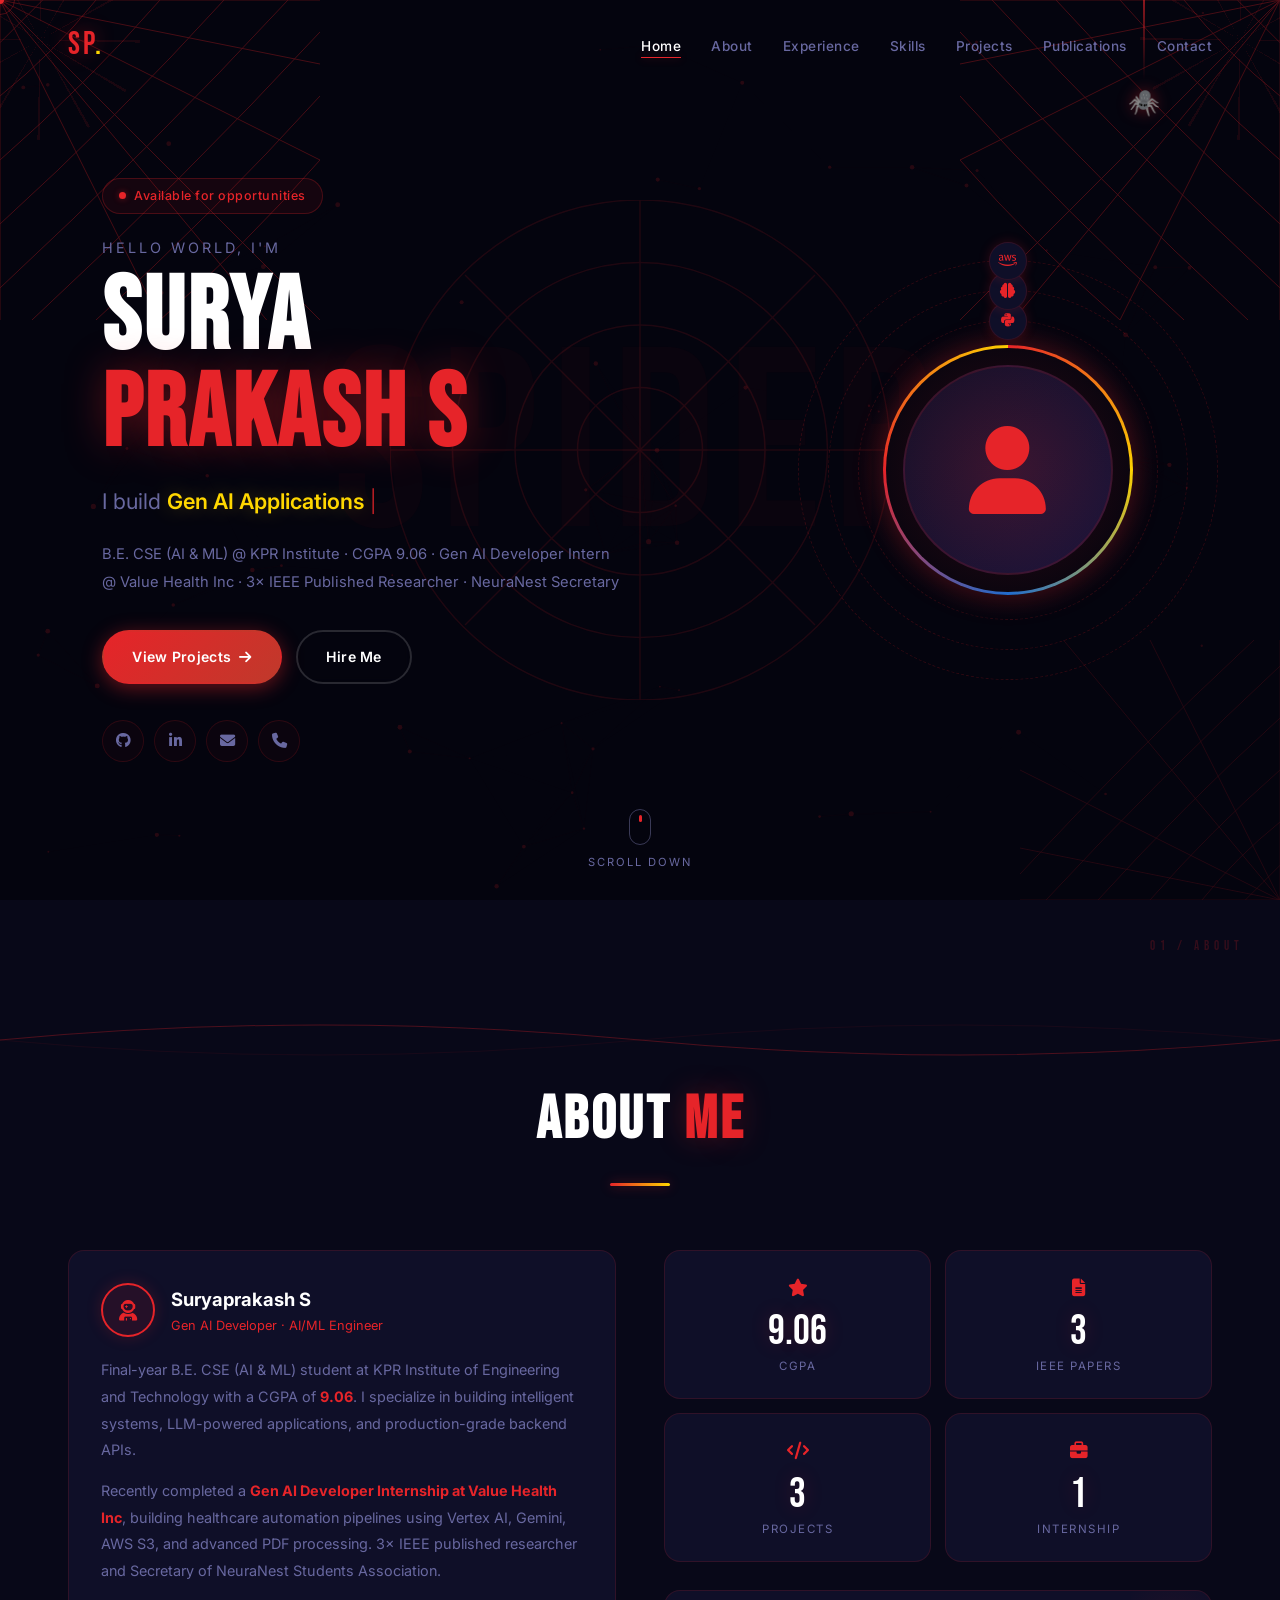
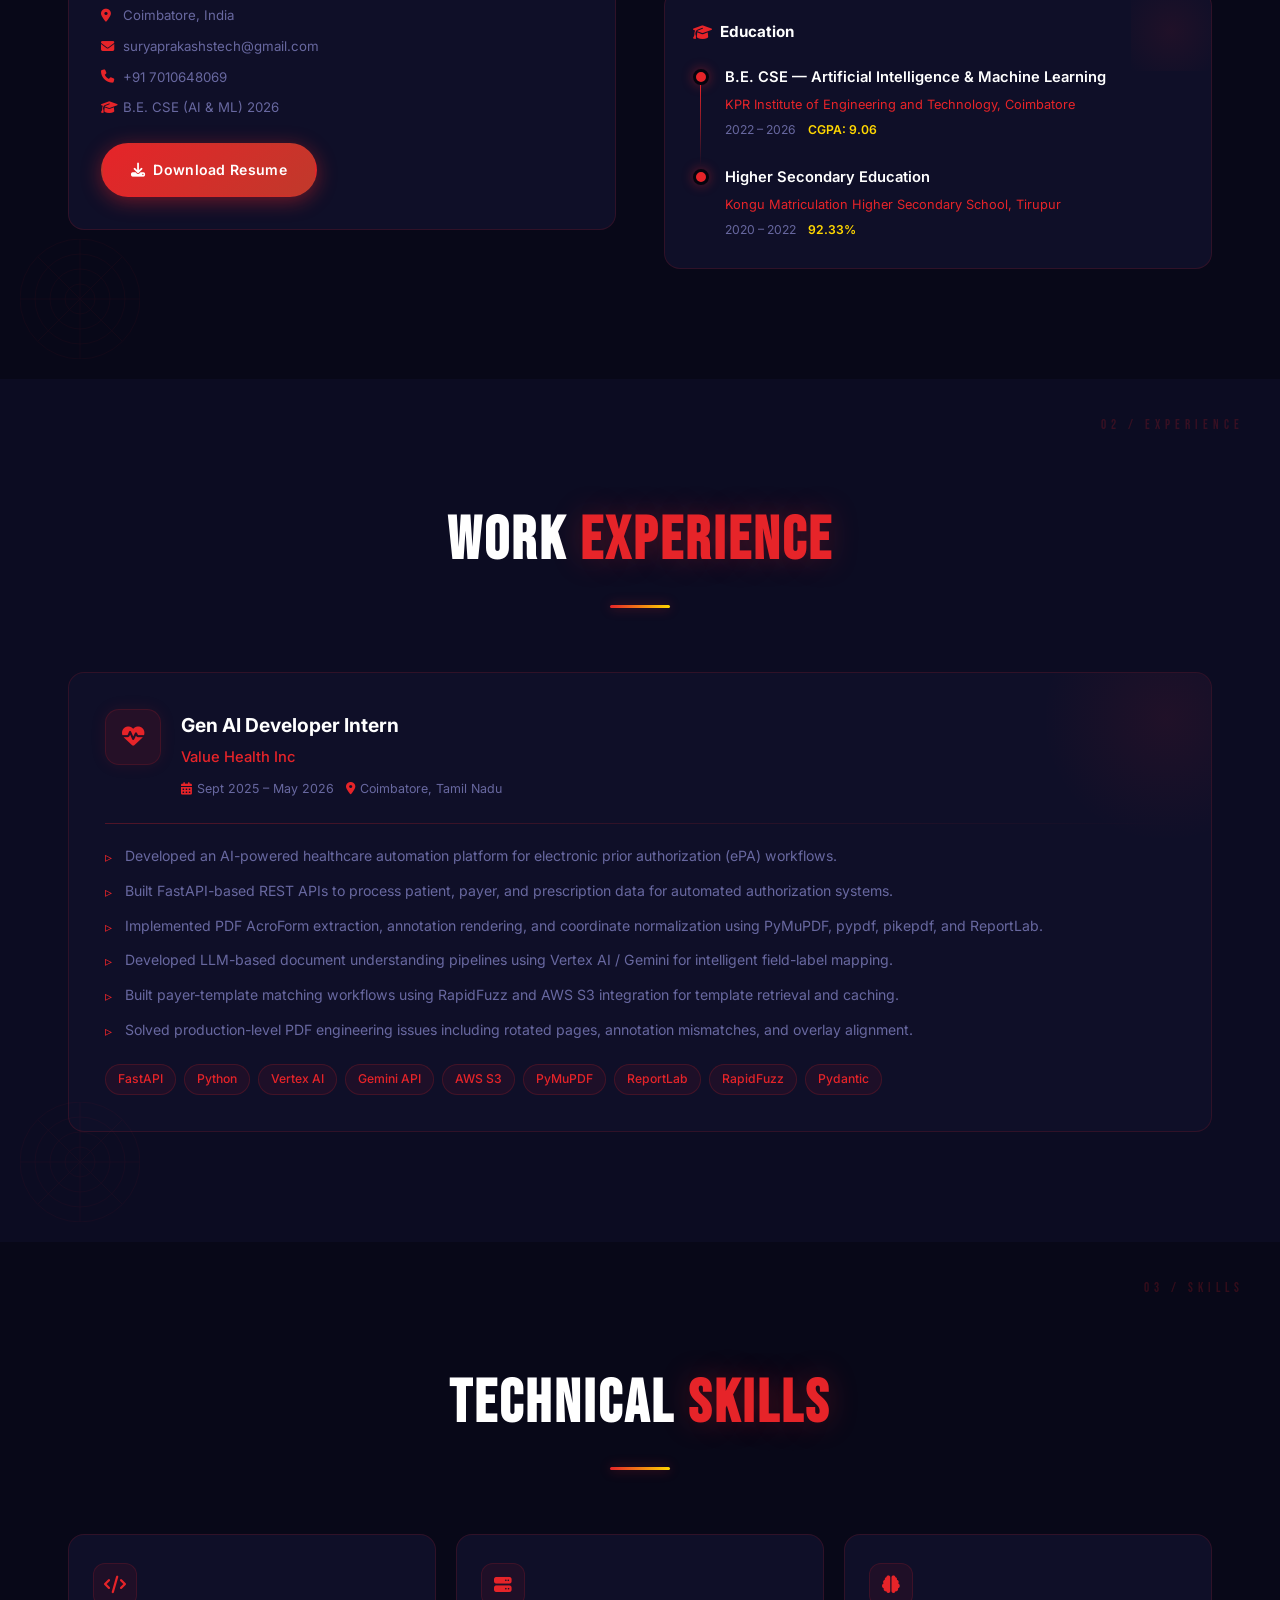
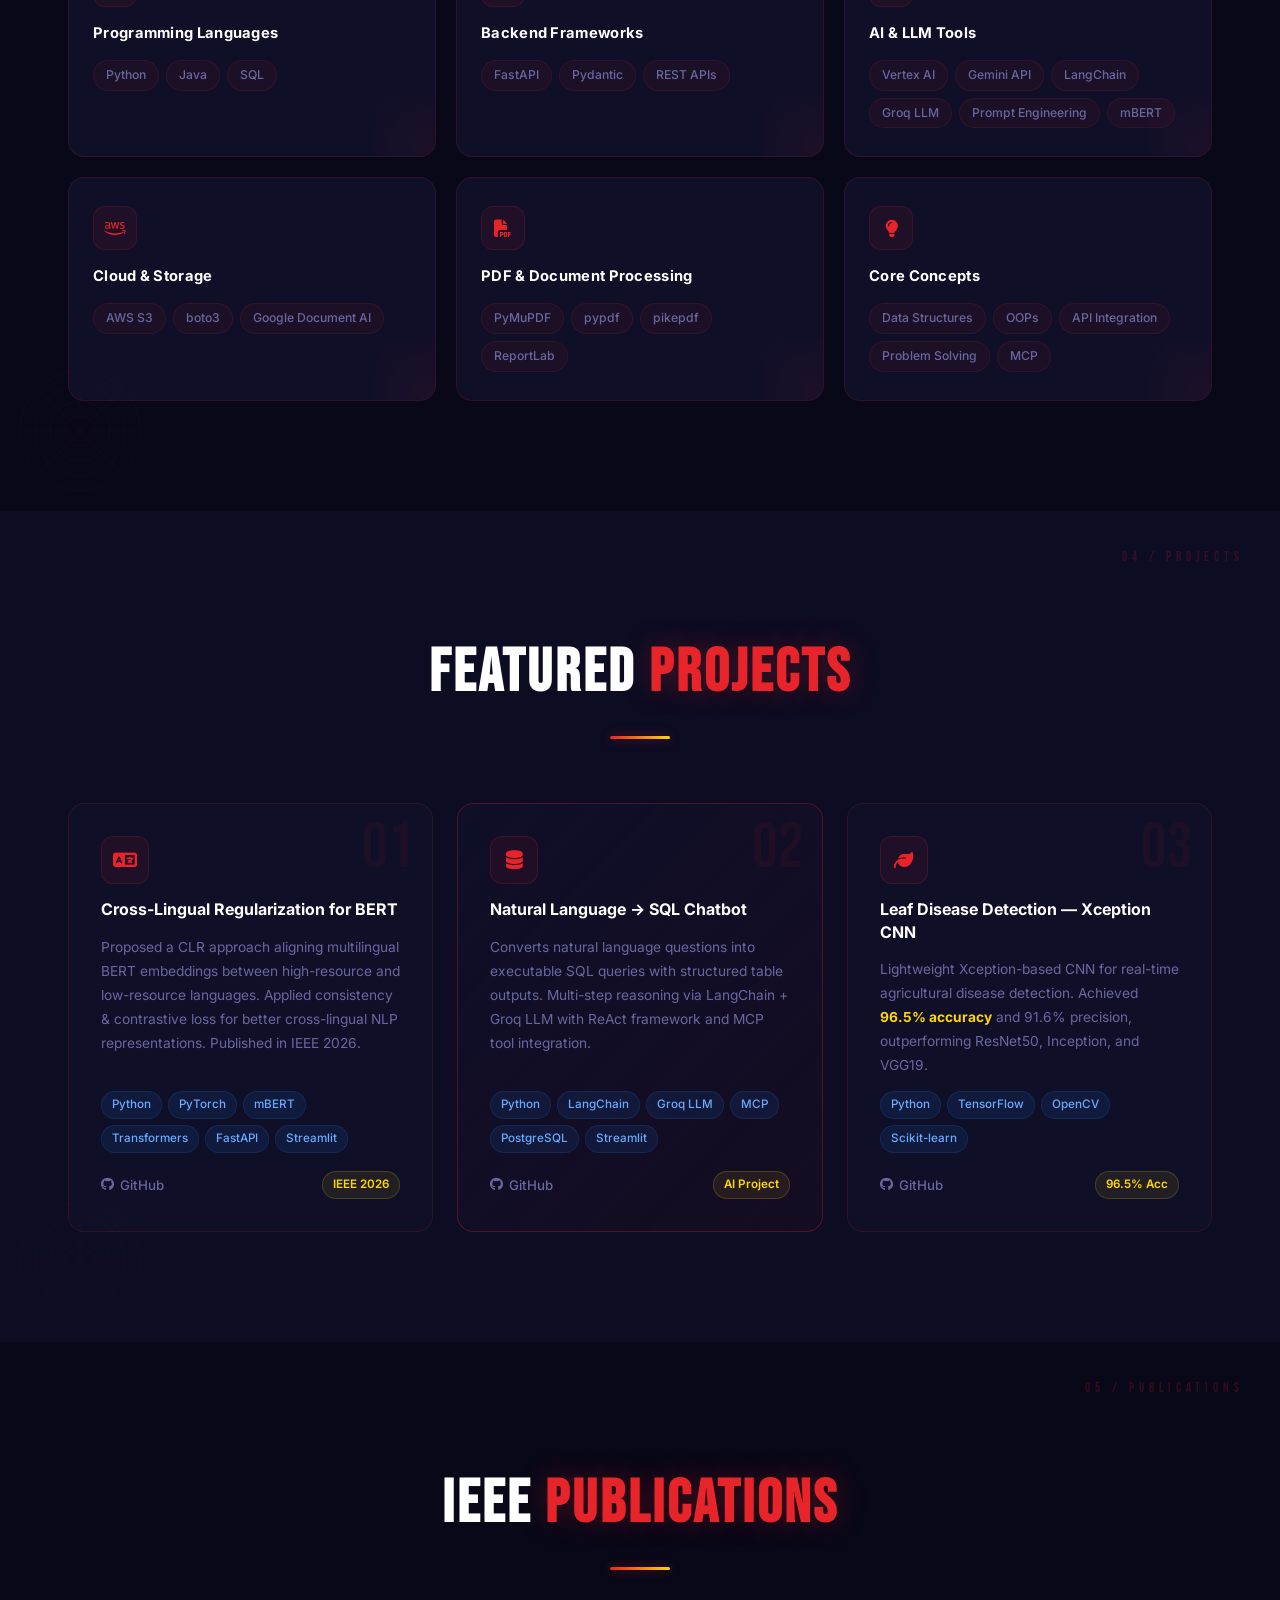
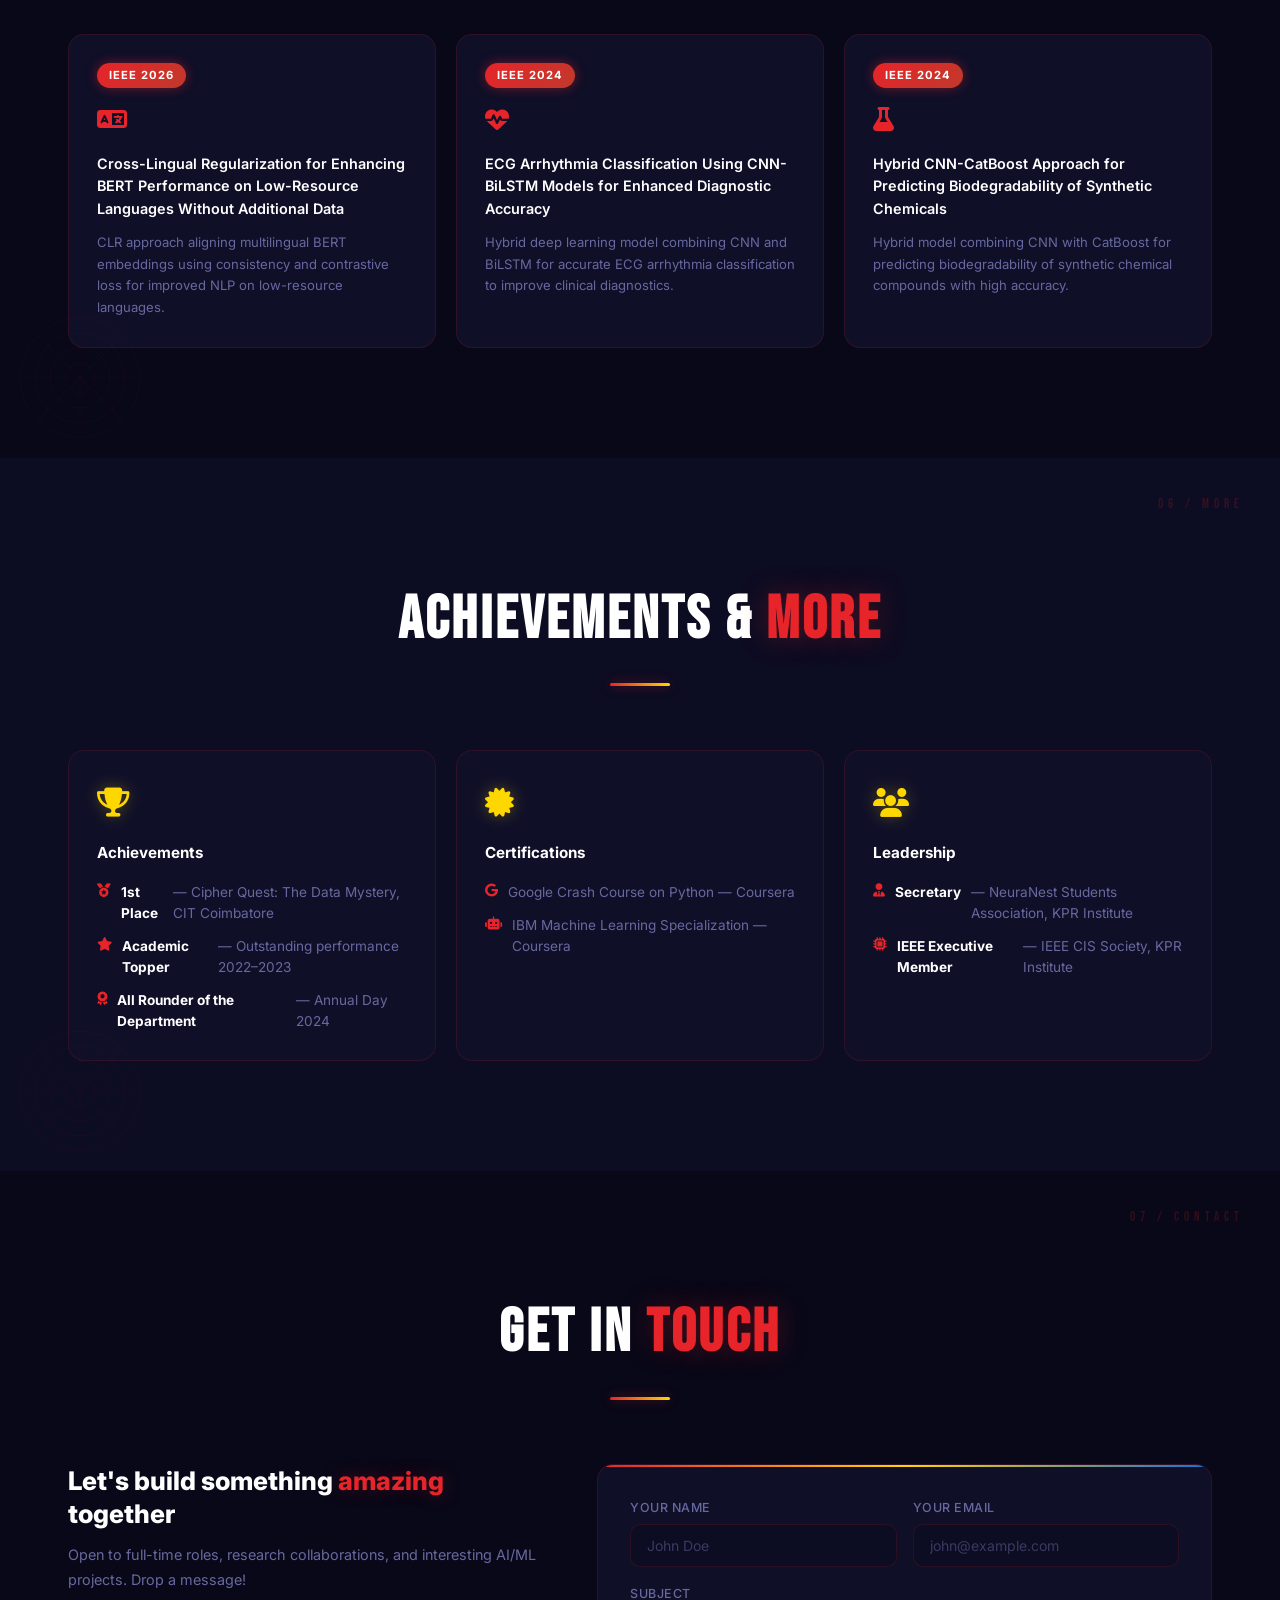
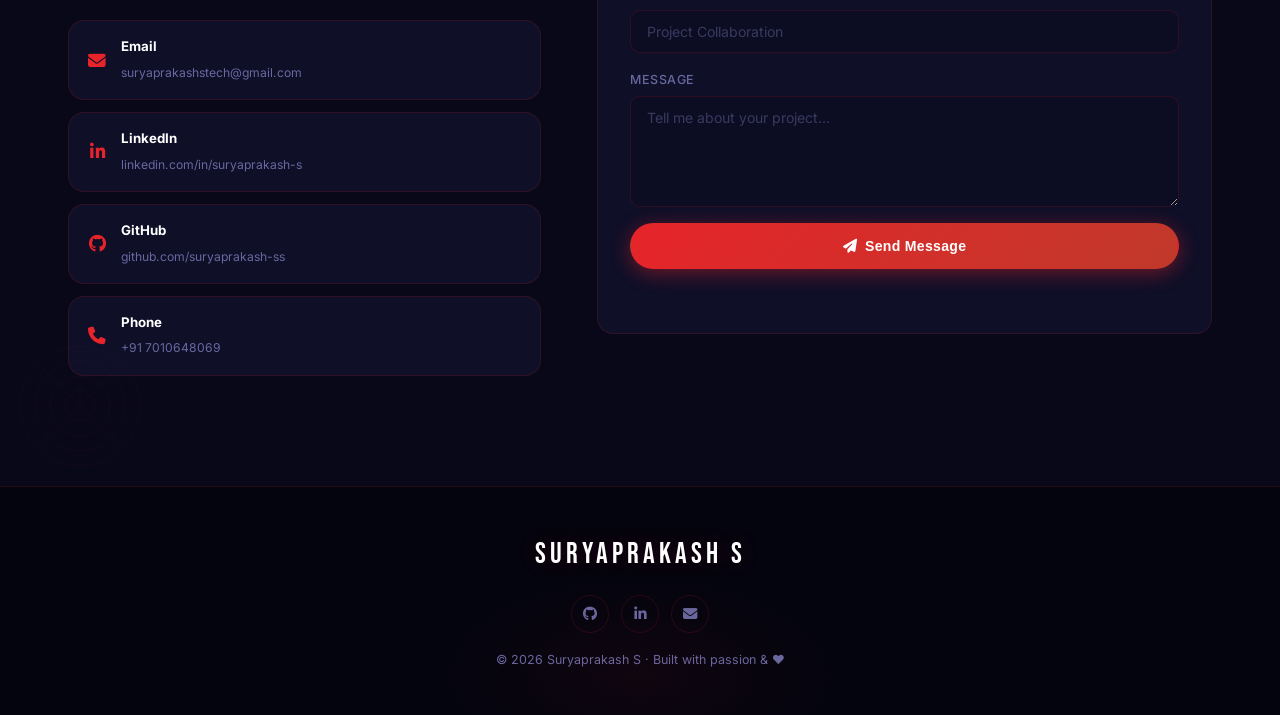
==== commit 05fa6ca5: "Spider" ====
--- a/index.html
+++ b/index.html
@@ -12,6 +12,52 @@
 
   <!-- Particle canvas -->
   <canvas id="web-canvas"></canvas>
+
+  <!-- SVG Spider Webs fixed to corners -->
+  <svg class="spiderweb spiderweb-tl" viewBox="0 0 300 300" xmlns="http://www.w3.org/2000/svg">
+    <g stroke="#e62429" stroke-width="0.8" fill="none" opacity="0.35">
+      <!-- radial lines -->
+      <line x1="0" y1="0" x2="300" y2="150"/><line x1="0" y1="0" x2="250" y2="300"/>
+      <line x1="0" y1="0" x2="150" y2="300"/><line x1="0" y1="0" x2="0" y2="300"/>
+      <line x1="0" y1="0" x2="300" y2="0"/><line x1="0" y1="0" x2="300" y2="60"/>
+      <line x1="0" y1="0" x2="300" y2="300"/>
+      <!-- arcs -->
+      <path d="M 40,0 Q 20,20 0,40"/><path d="M 90,0 Q 50,50 0,90"/>
+      <path d="M 150,0 Q 80,80 0,150"/><path d="M 210,0 Q 110,110 0,210"/>
+      <path d="M 270,0 Q 140,140 0,270"/><path d="M 300,30 Q 170,170 30,300"/>
+      <path d="M 300,90 Q 200,200 90,300"/><path d="M 300,150 Q 230,230 150,300"/>
+    </g>
+  </svg>
+
+  <svg class="spiderweb spiderweb-tr" viewBox="0 0 300 300" xmlns="http://www.w3.org/2000/svg">
+    <g stroke="#e62429" stroke-width="0.8" fill="none" opacity="0.35">
+      <line x1="300" y1="0" x2="0" y2="150"/><line x1="300" y1="0" x2="50" y2="300"/>
+      <line x1="300" y1="0" x2="150" y2="300"/><line x1="300" y1="0" x2="300" y2="300"/>
+      <line x1="300" y1="0" x2="0" y2="0"/><line x1="300" y1="0" x2="0" y2="60"/>
+      <line x1="300" y1="0" x2="0" y2="300"/>
+      <path d="M 260,0 Q 280,20 300,40"/><path d="M 210,0 Q 250,50 300,90"/>
+      <path d="M 150,0 Q 220,80 300,150"/><path d="M 90,0 Q 190,110 300,210"/>
+      <path d="M 30,0 Q 160,140 300,270"/><path d="M 0,30 Q 130,170 270,300"/>
+      <path d="M 0,90 Q 100,200 210,300"/><path d="M 0,150 Q 70,230 150,300"/>
+    </g>
+  </svg>
+
+  <svg class="spiderweb spiderweb-br" viewBox="0 0 300 300" xmlns="http://www.w3.org/2000/svg">
+    <g stroke="#e62429" stroke-width="0.8" fill="none" opacity="0.2">
+      <line x1="300" y1="300" x2="0" y2="150"/><line x1="300" y1="300" x2="50" y2="0"/>
+      <line x1="300" y1="300" x2="150" y2="0"/><line x1="300" y1="300" x2="0" y2="300"/>
+      <line x1="300" y1="300" x2="300" y2="0"/><line x1="300" y1="300" x2="0" y2="240"/>
+      <path d="M 260,300 Q 280,280 300,260"/><path d="M 210,300 Q 250,250 300,210"/>
+      <path d="M 150,300 Q 220,220 300,150"/><path d="M 90,300 Q 190,190 300,90"/>
+      <path d="M 30,300 Q 160,160 300,30"/><path d="M 0,270 Q 130,130 270,0"/>
+    </g>
+  </svg>
+
+  <!-- Swinging spider -->
+  <div class="spider-swing" id="spider-swing">
+    <div class="spider-thread"></div>
+    <div class="spider-body">🕷️</div>
+  </div>
 
   <!-- Loader -->
   <div class="loader" id="loader">
@@ -54,6 +100,17 @@
     <div class="hero-bg-text">SPIDER</div>
     <div class="web-corner top-left"></div>
     <div class="web-corner top-right"></div>
+    <!-- Hero center web decoration -->
+    <svg class="hero-web-center" viewBox="0 0 200 200" xmlns="http://www.w3.org/2000/svg">
+      <g stroke="#e62429" stroke-width="0.6" fill="none" opacity="0.12">
+        <line x1="100" y1="100" x2="100" y2="0"/><line x1="100" y1="100" x2="170" y2="30"/>
+        <line x1="100" y1="100" x2="200" y2="100"/><line x1="100" y1="100" x2="170" y2="170"/>
+        <line x1="100" y1="100" x2="100" y2="200"/><line x1="100" y1="100" x2="30" y2="170"/>
+        <line x1="100" y1="100" x2="0" y2="100"/><line x1="100" y1="100" x2="30" y2="30"/>
+        <circle cx="100" cy="100" r="25"/><circle cx="100" cy="100" r="50"/>
+        <circle cx="100" cy="100" r="75"/><circle cx="100" cy="100" r="100"/>
+      </g>
+    </svg>
 
     <div class="hero-content" data-aos="fade-right">
       <div class="hero-badge">
@@ -132,6 +189,12 @@
 
   <!-- ===== ABOUT ===== -->
   <section class="about section" id="about">
+    <div class="web-divider">
+      <svg viewBox="0 0 1200 60" preserveAspectRatio="none" xmlns="http://www.w3.org/2000/svg">
+        <path d="M0,30 Q300,0 600,30 Q900,60 1200,30" stroke="#e62429" stroke-width="1" fill="none" opacity="0.3"/>
+        <path d="M0,30 Q300,60 600,30 Q900,0 1200,30" stroke="#e62429" stroke-width="0.5" fill="none" opacity="0.15"/>
+      </svg>
+    </div>
     <div class="section-label">01 / About</div>
     <div class="container">
       <h2 class="section-title" data-aos="fade-up">About <span>Me</span></h2>
--- a/style.css
+++ b/style.css
@@ -1,232 +1,281 @@
-*,*::before,*::after{margin:0;padding:0;box-sizing:border-box}
+﻿*,*::before,*::after{margin:0;padding:0;box-sizing:border-box}
 :root{
-  --red:#e62429;--red-dark:#b01c20;--red-glow:rgba(230,36,41,0.4);
-  --blue:#003f8a;--blue-light:#1a6fd4;
-  --gold:#ffd700;
-  --bg:#060610;--bg2:#0d0d1f;--bg3:#12122a;
-  --card:#111128;--card2:#16163a;
-  --text:#e8e8f0;--muted:#7070a0;
-  --border:rgba(230,36,41,0.18);
-  --radius:14px;--tr:0.3s ease;
+  --red:#e62429;--red-dark:#b01c20;--red-glow:rgba(230,36,41,0.45);
+  --gold:#ffd700;--gold-dim:rgba(255,215,0,0.15);
+  --blue:#1a6fd4;--blue-dim:rgba(26,111,212,0.15);
+  --bg:#04040e;--bg2:#080818;--bg3:#0c0c22;
+  --card:#0f0f28;--card2:#13133a;
+  --text:#eeeef8;--muted:#6868a0;
+  --border:rgba(230,36,41,0.15);--border2:rgba(230,36,41,0.08);
+  --radius:16px;--tr:0.3s ease;
   --font:'Inter',sans-serif;
 }
 html{scroll-behavior:smooth}
 body{font-family:var(--font);background:var(--bg);color:var(--text);overflow-x:hidden;line-height:1.7}
 a{text-decoration:none;color:inherit}
 ul{list-style:none}
-::-webkit-scrollbar{width:5px}
+::-webkit-scrollbar{width:4px}
 ::-webkit-scrollbar-track{background:var(--bg)}
-::-webkit-scrollbar-thumb{background:var(--red);border-radius:3px}
-#web-canvas{position:fixed;top:0;left:0;width:100%;height:100%;pointer-events:none;z-index:0;opacity:0.18}
-
+::-webkit-scrollbar-thumb{background:linear-gradient(var(--red),var(--gold));border-radius:4px}
+
+/* CANVAS */
+#web-canvas{position:fixed;top:0;left:0;width:100%;height:100%;pointer-events:none;z-index:0;opacity:0.22}
+
+/* SPIDER WEBS - CORNERS */
+.spiderweb{position:fixed;pointer-events:none;z-index:1}
+.spiderweb-tl{top:0;left:0;width:320px;height:320px;animation:web-pulse 4s ease-in-out infinite}
+.spiderweb-tr{top:0;right:0;width:320px;height:320px;animation:web-pulse 4s ease-in-out infinite 1s}
+.spiderweb-br{bottom:0;right:0;width:260px;height:260px;animation:web-pulse 4s ease-in-out infinite 2s}
+@keyframes web-pulse{0%,100%{opacity:0.35}50%{opacity:0.6}}
+
+/* SWINGING SPIDER */
+.spider-swing{position:fixed;top:0;right:120px;z-index:10;transform-origin:top center;animation:swing 3s ease-in-out infinite;pointer-events:none}
+.spider-thread{width:2px;height:80px;background:linear-gradient(var(--red),transparent);margin:0 auto;opacity:0.6}
+.spider-body{font-size:1.6rem;text-align:center;filter:drop-shadow(0 0 8px var(--red-glow));animation:spider-bob 3s ease-in-out infinite}
+@keyframes swing{0%,100%{transform:rotate(-18deg)}50%{transform:rotate(18deg)}}
+@keyframes spider-bob{0%,100%{transform:scale(1)}50%{transform:scale(1.1)}}
+
+/* WEB DIVIDER */
+.web-divider{width:100%;overflow:hidden;line-height:0;margin-bottom:-2px}
+.web-divider svg{width:100%;height:60px}
+
+/* HERO WEB CENTER */
+.hero-web-center{position:absolute;top:50%;left:50%;transform:translate(-50%,-50%);width:500px;height:500px;pointer-events:none;z-index:0;animation:web-rotate 30s linear infinite}
+@keyframes web-rotate{to{transform:translate(-50%,-50%) rotate(360deg)}}
 
 /* LOADER */
-.loader{position:fixed;inset:0;background:var(--bg);display:flex;flex-direction:column;align-items:center;justify-content:center;z-index:9999;transition:opacity 0.6s,visibility 0.6s}
+.loader{position:fixed;inset:0;background:var(--bg);display:flex;flex-direction:column;align-items:center;justify-content:center;z-index:9999;transition:opacity 0.8s,visibility 0.8s}
 .loader.hide{opacity:0;visibility:hidden}
-.loader-ring{animation:spin-ring 1.2s linear infinite}
-@keyframes spin-ring{to{stroke-dashoffset:0}}
-.loader-text{margin-top:16px;font-size:0.9rem;color:var(--red);letter-spacing:3px;text-transform:uppercase;animation:pulse 1s infinite}
-@keyframes pulse{0%,100%{opacity:1}50%{opacity:0.4}}
+.loader-ring{animation:dash 1.4s ease-in-out infinite}
+@keyframes dash{0%{stroke-dashoffset:283}100%{stroke-dashoffset:0}}
+.loader-text{margin-top:18px;font-size:0.85rem;color:var(--red);letter-spacing:4px;text-transform:uppercase;animation:flicker 1.2s infinite}
+@keyframes flicker{0%,100%{opacity:1}50%{opacity:0.3}}
 
 /* CURSOR */
-.cursor{width:10px;height:10px;background:var(--red);border-radius:50%;position:fixed;pointer-events:none;z-index:9998;transform:translate(-50%,-50%);transition:transform 0.1s}
-.cursor-follower{width:32px;height:32px;border:2px solid var(--red);border-radius:50%;position:fixed;pointer-events:none;z-index:9997;transform:translate(-50%,-50%);transition:transform 0.15s,width 0.2s,height 0.2s,opacity 0.2s;opacity:0.5}
+.cursor{width:8px;height:8px;background:var(--red);border-radius:50%;position:fixed;pointer-events:none;z-index:9998;transform:translate(-50%,-50%);transition:transform 0.08s;box-shadow:0 0 10px var(--red-glow)}
+.cursor-follower{width:30px;height:30px;border:1.5px solid rgba(230,36,41,0.6);border-radius:50%;position:fixed;pointer-events:none;z-index:9997;transform:translate(-50%,-50%);transition:width 0.2s,height 0.2s,opacity 0.2s;opacity:0.5}
 
 /* NAVBAR */
-.navbar{position:fixed;top:0;left:0;right:0;z-index:1000;padding:20px 0;transition:var(--tr)}
-.navbar.scrolled{background:rgba(6,6,16,0.92);backdrop-filter:blur(16px);padding:12px 0;border-bottom:1px solid var(--border)}
+.navbar{position:fixed;top:0;left:0;right:0;z-index:1000;padding:18px 0;transition:var(--tr)}
+.navbar.scrolled{background:rgba(4,4,14,0.94);backdrop-filter:blur(20px);padding:11px 0;border-bottom:1px solid var(--border)}
 .nav-container{max-width:1200px;margin:0 auto;padding:0 28px;display:flex;align-items:center;justify-content:space-between}
-.nav-logo{font-family:'Bebas Neue',sans-serif;font-size:2rem;letter-spacing:2px;color:#fff}
-.logo-sp{color:var(--red)}
+.nav-logo{font-family:'Bebas Neue',sans-serif;font-size:2rem;letter-spacing:3px;color:#fff;position:relative}
+.logo-sp{color:var(--red);text-shadow:0 0 20px var(--red-glow)}
 .logo-dot{color:var(--gold)}
-.nav-links{display:flex;gap:32px}
-.nav-link{font-size:0.88rem;font-weight:500;color:var(--muted);transition:var(--tr);position:relative;letter-spacing:0.5px}
-.nav-link::after{content:'';position:absolute;bottom:-4px;left:0;width:0;height:2px;background:var(--red);transition:var(--tr);border-radius:2px}
+.nav-links{display:flex;gap:30px}
+.nav-link{font-size:0.85rem;font-weight:500;color:var(--muted);transition:var(--tr);position:relative;letter-spacing:0.5px;padding:4px 0}
+.nav-link::before{content:'';position:absolute;bottom:0;left:50%;right:50%;height:1px;background:var(--red);transition:var(--tr);box-shadow:0 0 8px var(--red-glow)}
 .nav-link:hover,.nav-link.active{color:#fff}
-.nav-link:hover::after,.nav-link.active::after{width:100%}
+.nav-link:hover::before,.nav-link.active::before{left:0;right:0}
 .hamburger{display:none;flex-direction:column;gap:5px;background:none;border:none;cursor:pointer;padding:4px}
 .hamburger span{display:block;width:24px;height:2px;background:#fff;border-radius:2px;transition:var(--tr)}
 
 /* HERO */
 .hero{min-height:100vh;display:flex;align-items:center;justify-content:space-between;padding:120px 8% 80px;position:relative;overflow:hidden;z-index:1}
-.hero-bg-text{position:absolute;font-family:'Bebas Neue',sans-serif;font-size:22vw;color:rgba(230,36,41,0.04);top:50%;left:50%;transform:translate(-50%,-50%);pointer-events:none;white-space:nowrap;z-index:0;letter-spacing:10px}
-.web-corner{position:absolute;width:220px;height:220px;opacity:0.12;background-image:repeating-conic-gradient(var(--red) 0deg 2deg,transparent 2deg 30deg);border-radius:50%}
+.hero-bg-text{position:absolute;font-family:'Bebas Neue',sans-serif;font-size:20vw;color:rgba(230,36,41,0.03);top:50%;left:50%;transform:translate(-50%,-50%);pointer-events:none;white-space:nowrap;z-index:0;letter-spacing:12px;animation:bg-drift 8s ease-in-out infinite}
+@keyframes bg-drift{0%,100%{letter-spacing:12px;opacity:0.03}50%{letter-spacing:20px;opacity:0.06}}
+.web-corner{position:absolute;width:200px;height:200px;opacity:0.1;background-image:repeating-conic-gradient(var(--red) 0deg 1.5deg,transparent 1.5deg 30deg);border-radius:50%;animation:web-pulse 5s ease-in-out infinite}
 .web-corner.top-left{top:-60px;left:-60px}
-.web-corner.top-right{top:-60px;right:-60px}
-.hero-content{max-width:600px;z-index:1;position:relative}
-.hero-badge{display:inline-flex;align-items:center;gap:8px;background:rgba(230,36,41,0.1);border:1px solid rgba(230,36,41,0.3);padding:6px 16px;border-radius:50px;font-size:0.8rem;color:var(--red);margin-bottom:20px;font-weight:500}
-.badge-dot{width:8px;height:8px;background:var(--red);border-radius:50%;animation:pulse 1.5s infinite}
-.hero-greeting{font-size:1rem;color:var(--muted);letter-spacing:2px;text-transform:uppercase;margin-bottom:8px}
-.hero-name{font-family:'Bebas Neue',sans-serif;font-size:clamp(3.5rem,8vw,6rem);line-height:1;color:#fff;margin-bottom:16px;letter-spacing:2px}
-.hero-name .accent{color:var(--red);display:block}
-.hero-role-wrap{font-size:clamp(1rem,2.5vw,1.4rem);color:var(--muted);margin-bottom:20px;min-height:2rem}
+.web-corner.top-right{top:-60px;right:-60px;animation-delay:1.5s}
+.hero-content{max-width:600px;z-index:2;position:relative}
+.hero-badge{display:inline-flex;align-items:center;gap:8px;background:rgba(230,36,41,0.08);border:1px solid rgba(230,36,41,0.25);padding:6px 16px;border-radius:50px;font-size:0.78rem;color:var(--red);margin-bottom:22px;font-weight:500;letter-spacing:0.5px;animation:badge-glow 2s ease-in-out infinite}
+@keyframes badge-glow{0%,100%{box-shadow:0 0 0 rgba(230,36,41,0)}50%{box-shadow:0 0 16px rgba(230,36,41,0.2)}}
+.badge-dot{width:7px;height:7px;background:var(--red);border-radius:50%;animation:pulse-dot 1.5s infinite;box-shadow:0 0 6px var(--red-glow)}
+@keyframes pulse-dot{0%,100%{transform:scale(1)}50%{transform:scale(1.4)}}
+.hero-greeting{font-size:0.9rem;color:var(--muted);letter-spacing:3px;text-transform:uppercase;margin-bottom:10px}
+.hero-name{font-family:'Bebas Neue',sans-serif;font-size:clamp(3.5rem,8vw,6.5rem);line-height:0.95;color:#fff;margin-bottom:18px;letter-spacing:3px}
+.hero-name .accent{color:var(--red);display:block;text-shadow:0 0 40px rgba(230,36,41,0.4)}
+.hero-role-wrap{font-size:clamp(1rem,2.5vw,1.35rem);color:var(--muted);margin-bottom:22px;min-height:2.2rem;display:flex;align-items:center;gap:6px}
 .role-prefix{color:var(--muted)}
-.typed-text{color:var(--gold);font-weight:600}
-.cursor-blink{color:var(--red);animation:blink 1s infinite}
+.typed-text{color:var(--gold);font-weight:600;text-shadow:0 0 20px rgba(255,215,0,0.3)}
+.cursor-blink{color:var(--red);animation:blink 1s infinite;font-weight:300}
 @keyframes blink{0%,100%{opacity:1}50%{opacity:0}}
-.hero-desc{font-size:0.95rem;color:var(--muted);margin-bottom:32px;max-width:520px;line-height:1.8}
+.hero-desc{font-size:0.92rem;color:var(--muted);margin-bottom:34px;max-width:520px;line-height:1.85}
 .hero-buttons{display:flex;gap:14px;flex-wrap:wrap;margin-bottom:36px}
-.btn{display:inline-flex;align-items:center;gap:8px;padding:13px 28px;border-radius:50px;font-size:0.9rem;font-weight:600;cursor:pointer;transition:var(--tr);border:2px solid transparent;position:relative;overflow:hidden}
-.btn::before{content:'';position:absolute;inset:0;background:rgba(255,255,255,0.08);opacity:0;transition:var(--tr)}
-.btn:hover::before{opacity:1}
-.btn-primary{background:var(--red);color:#fff;box-shadow:0 0 20px var(--red-glow)}
-.btn-primary:hover{background:var(--red-dark);transform:translateY(-2px);box-shadow:0 0 30px var(--red-glow)}
-.btn-ghost{background:transparent;color:#fff;border-color:rgba(255,255,255,0.2)}
-.btn-ghost:hover{border-color:var(--red);color:var(--red);transform:translateY(-2px)}
+.btn{display:inline-flex;align-items:center;gap:8px;padding:13px 28px;border-radius:50px;font-size:0.88rem;font-weight:600;cursor:pointer;transition:var(--tr);border:2px solid transparent;position:relative;overflow:hidden;letter-spacing:0.3px}
+.btn span{position:relative;z-index:1}
+.btn i{position:relative;z-index:1}
+.btn::after{content:'';position:absolute;inset:0;background:rgba(255,255,255,0.06);opacity:0;transition:var(--tr)}
+.btn:hover::after{opacity:1}
+.btn-primary{background:linear-gradient(135deg,var(--red),#c0392b);color:#fff;box-shadow:0 4px 20px var(--red-glow)}
+.btn-primary:hover{transform:translateY(-3px);box-shadow:0 8px 30px var(--red-glow)}
+.btn-ghost{background:transparent;color:#fff;border-color:rgba(255,255,255,0.15);backdrop-filter:blur(4px)}
+.btn-ghost:hover{border-color:var(--red);color:var(--red);transform:translateY(-3px);box-shadow:0 0 20px rgba(230,36,41,0.15)}
 .full-width{width:100%;justify-content:center}
-.hero-socials{display:flex;gap:12px}
-.social-link{width:44px;height:44px;border-radius:50%;border:1px solid var(--border);display:flex;align-items:center;justify-content:center;color:var(--muted);font-size:1rem;transition:var(--tr)}
-.social-link:hover{border-color:var(--red);color:var(--red);transform:translateY(-3px);box-shadow:0 0 16px var(--red-glow)}
-
-/* HERO VISUAL / AVATAR */
-.hero-visual{z-index:1;position:relative;display:flex;align-items:center;justify-content:center}
-.avatar-container{position:relative;width:320px;height:320px;display:flex;align-items:center;justify-content:center}
-.avatar-glow{position:absolute;width:280px;height:280px;border-radius:50%;background:radial-gradient(circle,rgba(230,36,41,0.25),transparent 70%);animation:glow-pulse 3s ease-in-out infinite}
-@keyframes glow-pulse{0%,100%{transform:scale(1);opacity:0.7}50%{transform:scale(1.15);opacity:1}}
-.avatar-ring-outer{width:240px;height:240px;border-radius:50%;background:conic-gradient(var(--red),var(--gold),var(--blue-light),var(--red));padding:3px;animation:spin-slow 8s linear infinite}
+.hero-socials{display:flex;gap:10px}
+.social-link{width:42px;height:42px;border-radius:50%;border:1px solid var(--border);display:flex;align-items:center;justify-content:center;color:var(--muted);font-size:0.95rem;transition:var(--tr);background:rgba(230,36,41,0.03)}
+.social-link:hover{border-color:var(--red);color:var(--red);transform:translateY(-4px) rotate(-5deg);box-shadow:0 0 18px var(--red-glow)}
+
+/* HERO VISUAL */
+.hero-visual{z-index:2;position:relative;display:flex;align-items:center;justify-content:center}
+.avatar-container{position:relative;width:340px;height:340px;display:flex;align-items:center;justify-content:center}
+.avatar-glow{position:absolute;width:300px;height:300px;border-radius:50%;background:radial-gradient(circle,rgba(230,36,41,0.2),transparent 70%);animation:glow-pulse 3s ease-in-out infinite}
+@keyframes glow-pulse{0%,100%{transform:scale(1);opacity:0.6}50%{transform:scale(1.2);opacity:1}}
+.avatar-ring-outer{width:250px;height:250px;border-radius:50%;background:conic-gradient(var(--red) 0%,var(--gold) 25%,var(--blue) 50%,var(--red) 75%,var(--gold) 100%);padding:3px;animation:spin-slow 10s linear infinite;box-shadow:0 0 30px rgba(230,36,41,0.3)}
 @keyframes spin-slow{to{transform:rotate(360deg)}}
 .avatar-ring-inner{width:100%;height:100%;border-radius:50%;background:var(--bg);display:flex;align-items:center;justify-content:center}
-.avatar-img{width:200px;height:200px;border-radius:50%;background:var(--card);display:flex;align-items:center;justify-content:center;font-size:5rem;color:var(--red);overflow:hidden}
+.avatar-img{width:210px;height:210px;border-radius:50%;background:linear-gradient(135deg,var(--card),var(--card2));display:flex;align-items:center;justify-content:center;font-size:5.5rem;color:var(--red);overflow:hidden;border:2px solid var(--border)}
 .avatar-img img{width:100%;height:100%;object-fit:cover;border-radius:50%}
-.orbit{position:absolute;border-radius:50%;border:1px dashed rgba(230,36,41,0.2);display:flex;align-items:flex-start;justify-content:center}
-.orbit-1{width:290px;height:290px;animation:orbit-spin 6s linear infinite}
-.orbit-2{width:340px;height:340px;animation:orbit-spin 10s linear infinite reverse}
-.orbit-3{width:390px;height:390px;animation:orbit-spin 14s linear infinite}
+.orbit{position:absolute;border-radius:50%;border:1px dashed rgba(230,36,41,0.18);display:flex;align-items:flex-start;justify-content:center}
+.orbit-1{width:300px;height:300px;animation:orbit-spin 7s linear infinite}
+.orbit-2{width:360px;height:360px;animation:orbit-spin 12s linear infinite reverse}
+.orbit-3{width:420px;height:420px;animation:orbit-spin 18s linear infinite}
 @keyframes orbit-spin{to{transform:rotate(360deg)}}
-.orbit-dot{width:36px;height:36px;border-radius:50%;background:var(--card);border:1px solid var(--border);display:flex;align-items:center;justify-content:center;font-size:0.9rem;color:var(--red);margin-top:-18px;animation:counter-spin 6s linear infinite}
-.orbit-2 .orbit-dot{animation:counter-spin 10s linear infinite reverse}
-.orbit-3 .orbit-dot{animation:counter-spin 14s linear infinite}
+.orbit-dot{width:38px;height:38px;border-radius:50%;background:var(--card);border:1px solid var(--border);display:flex;align-items:center;justify-content:center;font-size:0.95rem;color:var(--red);margin-top:-19px;box-shadow:0 0 12px rgba(230,36,41,0.2)}
+.orbit-1 .orbit-dot{animation:counter-spin 7s linear infinite}
+.orbit-2 .orbit-dot{animation:counter-spin 12s linear infinite reverse}
+.orbit-3 .orbit-dot{animation:counter-spin 18s linear infinite}
 @keyframes counter-spin{to{transform:rotate(-360deg)}}
-.scroll-down{position:absolute;bottom:32px;left:50%;transform:translateX(-50%);display:flex;flex-direction:column;align-items:center;gap:8px;z-index:1}
-.scroll-down a{display:flex;flex-direction:column;align-items:center;gap:8px;color:var(--muted);font-size:0.75rem;letter-spacing:2px;text-transform:uppercase;transition:var(--tr)}
+.scroll-down{position:absolute;bottom:28px;left:50%;transform:translateX(-50%);z-index:2}
+.scroll-down a{display:flex;flex-direction:column;align-items:center;gap:8px;color:var(--muted);font-size:0.7rem;letter-spacing:2px;text-transform:uppercase;transition:var(--tr)}
 .scroll-down a:hover{color:var(--red)}
-.scroll-mouse{width:24px;height:38px;border:2px solid var(--muted);border-radius:12px;display:flex;justify-content:center;padding-top:6px}
-.scroll-wheel{width:4px;height:8px;background:var(--red);border-radius:2px;animation:scroll-anim 1.5s infinite}
+.scroll-mouse{width:22px;height:36px;border:1.5px solid rgba(112,112,160,0.5);border-radius:11px;display:flex;justify-content:center;padding-top:5px}
+.scroll-wheel{width:3px;height:7px;background:var(--red);border-radius:2px;animation:scroll-anim 1.6s infinite}
 @keyframes scroll-anim{0%{transform:translateY(0);opacity:1}100%{transform:translateY(12px);opacity:0}}
 
-/* SECTIONS COMMON */
+/* SECTIONS */
 .section{padding:110px 0;position:relative;z-index:1}
 .container{max-width:1200px;margin:0 auto;padding:0 28px}
-.section-label{position:absolute;top:40px;right:40px;font-family:'Bebas Neue',sans-serif;font-size:0.85rem;color:rgba(230,36,41,0.25);letter-spacing:4px;text-transform:uppercase}
-.section-title{font-family:'Bebas Neue',sans-serif;font-size:clamp(2.2rem,5vw,3.5rem);text-align:center;margin-bottom:60px;color:#fff;letter-spacing:2px}
-.section-title span{color:var(--red)}
-.block-title{font-size:1rem;font-weight:700;color:#fff;margin-bottom:20px;display:flex;align-items:center;gap:8px}
+.section-label{position:absolute;top:36px;right:36px;font-family:'Bebas Neue',sans-serif;font-size:0.8rem;color:rgba(230,36,41,0.2);letter-spacing:5px;text-transform:uppercase}
+.section-title{font-family:'Bebas Neue',sans-serif;font-size:clamp(2.2rem,5vw,3.8rem);text-align:center;margin-bottom:64px;color:#fff;letter-spacing:3px;position:relative;display:inline-block;width:100%}
+.section-title::after{content:'';display:block;width:60px;height:3px;background:linear-gradient(90deg,var(--red),var(--gold));margin:12px auto 0;border-radius:2px;box-shadow:0 0 12px var(--red-glow)}
+.section-title span{color:var(--red);text-shadow:0 0 30px rgba(230,36,41,0.3)}
+.block-title{font-size:0.95rem;font-weight:700;color:#fff;margin-bottom:20px;display:flex;align-items:center;gap:8px}
 .block-title i{color:var(--red)}
 
-/* AOS animations */
-[data-aos]{opacity:0;transform:translateY(30px);transition:opacity 0.7s ease,transform 0.7s ease}
+/* AOS */
+[data-aos]{opacity:0;transform:translateY(36px);transition:opacity 0.75s ease,transform 0.75s ease}
 [data-aos].aos-animate{opacity:1;transform:translateY(0)}
-[data-aos="fade-right"]{transform:translateX(-40px)}
+[data-aos="fade-right"]{transform:translateX(-44px)}
 [data-aos="fade-right"].aos-animate{transform:translateX(0)}
-[data-aos="fade-left"]{transform:translateX(40px)}
+[data-aos="fade-left"]{transform:translateX(44px)}
 [data-aos="fade-left"].aos-animate{transform:translateX(0)}
 
 /* ABOUT */
 .about{background:var(--bg2)}
 .about-grid{display:grid;grid-template-columns:1fr 1fr;gap:48px;align-items:start}
-.about-card{background:var(--card);border:1px solid var(--border);border-radius:var(--radius);padding:32px;transition:var(--tr)}
-.about-card:hover{border-color:var(--red);box-shadow:0 0 30px rgba(230,36,41,0.1)}
+.about-card{background:var(--card);border:1px solid var(--border);border-radius:var(--radius);padding:32px;transition:var(--tr);position:relative;overflow:hidden}
+.about-card::before{content:'';position:absolute;top:0;left:0;right:0;height:2px;background:linear-gradient(90deg,var(--red),var(--gold),var(--blue));transform:scaleX(0);transform-origin:left;transition:var(--tr)}
+.about-card:hover::before{transform:scaleX(1)}
+.about-card:hover{border-color:rgba(230,36,41,0.3);box-shadow:0 0 40px rgba(230,36,41,0.08)}
 .about-card-header{display:flex;align-items:center;gap:16px;margin-bottom:20px}
-.about-avatar{width:56px;height:56px;border-radius:50%;background:rgba(230,36,41,0.12);border:2px solid var(--red);display:flex;align-items:center;justify-content:center;font-size:1.4rem;color:var(--red)}
-.about-card-header h3{font-size:1.2rem;font-weight:700;color:#fff}
-.about-card-header p{font-size:0.82rem;color:var(--red)}
-.about-bio{font-size:0.92rem;color:var(--muted);margin-bottom:14px;line-height:1.8}
+.about-avatar{width:54px;height:54px;border-radius:50%;background:rgba(230,36,41,0.1);border:2px solid var(--red);display:flex;align-items:center;justify-content:center;font-size:1.3rem;color:var(--red);box-shadow:0 0 16px rgba(230,36,41,0.2)}
+.about-card-header h3{font-size:1.15rem;font-weight:700;color:#fff}
+.about-card-header p{font-size:0.8rem;color:var(--red)}
+.about-bio{font-size:0.9rem;color:var(--muted);margin-bottom:14px;line-height:1.85}
 .about-bio strong{color:var(--red)}
 .about-info-grid{display:flex;flex-direction:column;gap:8px;margin:20px 0 24px}
-.info-chip{display:flex;align-items:center;gap:8px;font-size:0.85rem;color:var(--muted)}
+.info-chip{display:flex;align-items:center;gap:8px;font-size:0.83rem;color:var(--muted);transition:var(--tr)}
+.info-chip:hover{color:var(--text)}
 .info-chip i{color:var(--red);width:14px}
-.stats-grid{display:grid;grid-template-columns:1fr 1fr;gap:16px;margin-bottom:32px}
-.stat-card{background:var(--card);border:1px solid var(--border);border-radius:var(--radius);padding:24px 16px;text-align:center;transition:var(--tr);cursor:default}
-.stat-card:hover{border-color:var(--red);transform:translateY(-4px);box-shadow:0 0 20px rgba(230,36,41,0.15)}
-.stat-icon{font-size:1.2rem;color:var(--red);margin-bottom:8px}
-.stat-num{font-family:'Bebas Neue',sans-serif;font-size:2.4rem;color:#fff;line-height:1}
-.stat-label{font-size:0.78rem;color:var(--muted);margin-top:4px;text-transform:uppercase;letter-spacing:1px}
-
-/* EDUCATION TIMELINE */
-.education-timeline{background:var(--card);border:1px solid var(--border);border-radius:var(--radius);padding:28px}
+.stats-grid{display:grid;grid-template-columns:1fr 1fr;gap:14px;margin-bottom:28px}
+.stat-card{background:var(--card);border:1px solid var(--border);border-radius:var(--radius);padding:22px 14px;text-align:center;transition:var(--tr);cursor:default;position:relative;overflow:hidden}
+.stat-card::after{content:'';position:absolute;inset:0;background:radial-gradient(circle at center,rgba(230,36,41,0.06),transparent);opacity:0;transition:var(--tr)}
+.stat-card:hover{border-color:var(--red);transform:translateY(-5px);box-shadow:0 10px 30px rgba(230,36,41,0.15)}
+.stat-card:hover::after{opacity:1}
+.stat-icon{font-size:1.1rem;color:var(--red);margin-bottom:8px}
+.stat-num{font-family:'Bebas Neue',sans-serif;font-size:2.6rem;color:#fff;line-height:1;text-shadow:0 0 20px rgba(230,36,41,0.2)}
+.stat-label{font-size:0.72rem;color:var(--muted);margin-top:4px;text-transform:uppercase;letter-spacing:1.5px}
+
+/* EDUCATION */
+.education-timeline{background:var(--card);border:1px solid var(--border);border-radius:var(--radius);padding:28px;position:relative;overflow:hidden}
+.education-timeline::before{content:'';position:absolute;top:0;right:0;width:80px;height:80px;background:radial-gradient(circle,rgba(230,36,41,0.08),transparent);pointer-events:none}
 .edu-item{display:flex;gap:16px;margin-bottom:24px;position:relative}
 .edu-item:last-child{margin-bottom:0}
-.edu-item::before{content:'';position:absolute;left:7px;top:20px;bottom:-24px;width:2px;background:var(--border)}
+.edu-item::before{content:'';position:absolute;left:7px;top:20px;bottom:-24px;width:1px;background:linear-gradient(var(--red),transparent)}
 .edu-item:last-child::before{display:none}
-.edu-dot{width:16px;height:16px;border-radius:50%;background:var(--red);border:3px solid var(--bg);box-shadow:0 0 10px var(--red-glow);flex-shrink:0;margin-top:4px}
-.edu-body h4{font-size:0.95rem;font-weight:600;color:#fff;margin-bottom:4px}
-.edu-inst{font-size:0.82rem;color:var(--red);margin-bottom:4px}
-.edu-meta{display:flex;gap:12px;font-size:0.78rem;color:var(--muted)}
+.edu-dot{width:16px;height:16px;border-radius:50%;background:var(--red);border:3px solid var(--bg);box-shadow:0 0 12px var(--red-glow);flex-shrink:0;margin-top:4px;animation:dot-pulse 2s ease-in-out infinite}
+@keyframes dot-pulse{0%,100%{box-shadow:0 0 8px var(--red-glow)}50%{box-shadow:0 0 20px var(--red-glow)}}
+.edu-body h4{font-size:0.92rem;font-weight:600;color:#fff;margin-bottom:4px}
+.edu-inst{font-size:0.8rem;color:var(--red);margin-bottom:4px}
+.edu-meta{display:flex;gap:12px;font-size:0.76rem;color:var(--muted)}
 .edu-grade{color:var(--gold);font-weight:600}
 
 /* EXPERIENCE */
 .experience{background:var(--bg3)}
 .exp-card{background:var(--card);border:1px solid var(--border);border-radius:var(--radius);padding:36px;position:relative;overflow:hidden;transition:var(--tr)}
-.exp-card:hover{border-color:var(--red);box-shadow:0 0 40px rgba(230,36,41,0.12)}
-.exp-glow{position:absolute;top:-60px;right:-60px;width:200px;height:200px;background:radial-gradient(circle,rgba(230,36,41,0.12),transparent 70%);pointer-events:none}
+.exp-card::before{content:'';position:absolute;top:0;left:0;bottom:0;width:3px;background:linear-gradient(var(--red),var(--gold));border-radius:3px 0 0 3px;transform:scaleY(0);transform-origin:top;transition:transform 0.4s ease}
+.exp-card:hover::before{transform:scaleY(1)}
+.exp-card:hover{border-color:rgba(230,36,41,0.3);box-shadow:0 0 50px rgba(230,36,41,0.1)}
+.exp-glow{position:absolute;top:-80px;right:-80px;width:250px;height:250px;background:radial-gradient(circle,rgba(230,36,41,0.08),transparent 70%);pointer-events:none;animation:glow-pulse 4s ease-in-out infinite}
 .exp-top{display:flex;gap:20px;align-items:flex-start;margin-bottom:24px;flex-wrap:wrap}
-.exp-logo{width:56px;height:56px;border-radius:12px;background:rgba(230,36,41,0.12);border:1px solid var(--border);display:flex;align-items:center;justify-content:center;font-size:1.4rem;color:var(--red);flex-shrink:0}
+.exp-logo{width:56px;height:56px;border-radius:14px;background:rgba(230,36,41,0.1);border:1px solid var(--border);display:flex;align-items:center;justify-content:center;font-size:1.4rem;color:var(--red);flex-shrink:0;box-shadow:0 0 16px rgba(230,36,41,0.1)}
 .exp-info{flex:1}
 .exp-info h3{font-size:1.2rem;font-weight:700;color:#fff;margin-bottom:4px}
-.exp-company{font-size:0.95rem;color:var(--red);margin-bottom:8px}
+.exp-company{font-size:0.92rem;color:var(--red);margin-bottom:8px;font-weight:500}
 .exp-tags-row{display:flex;gap:12px;flex-wrap:wrap}
-.exp-tag-date,.exp-tag-loc{font-size:0.8rem;color:var(--muted);display:flex;align-items:center;gap:5px}
+.exp-tag-date,.exp-tag-loc{font-size:0.78rem;color:var(--muted);display:flex;align-items:center;gap:5px}
 .exp-tag-date i,.exp-tag-loc i{color:var(--red)}
-.exp-divider{height:1px;background:var(--border);margin-bottom:20px}
-.exp-points{display:flex;flex-direction:column;gap:10px;margin-bottom:20px}
-.exp-points li{font-size:0.9rem;color:var(--muted);padding-left:20px;position:relative;line-height:1.7}
-.exp-points li::before{content:'▹';position:absolute;left:0;color:var(--red)}
+.exp-divider{height:1px;background:linear-gradient(90deg,var(--red),transparent);margin-bottom:20px;opacity:0.3}
+.exp-points{display:flex;flex-direction:column;gap:10px;margin-bottom:22px}
+.exp-points li{font-size:0.88rem;color:var(--muted);padding-left:20px;position:relative;line-height:1.75}
+.exp-points li::before{content:'▹';position:absolute;left:0;color:var(--red);font-size:0.9rem}
 .exp-tech-row{display:flex;flex-wrap:wrap;gap:8px}
-.exp-tech-row span{background:rgba(230,36,41,0.08);color:var(--red);border:1px solid rgba(230,36,41,0.2);padding:4px 12px;border-radius:50px;font-size:0.78rem;font-weight:500;transition:var(--tr)}
-.exp-tech-row span:hover{background:var(--red);color:#fff}
+.exp-tech-row span{background:rgba(230,36,41,0.07);color:var(--red);border:1px solid rgba(230,36,41,0.18);padding:4px 12px;border-radius:50px;font-size:0.76rem;font-weight:500;transition:var(--tr);cursor:default}
+.exp-tech-row span:hover{background:var(--red);color:#fff;box-shadow:0 0 12px var(--red-glow)}
 
 /* SKILLS */
 .skills{background:var(--bg2)}
 .skills-grid{display:grid;grid-template-columns:repeat(auto-fit,minmax(280px,1fr));gap:20px}
-.skill-card{background:var(--card);border:1px solid var(--border);border-radius:var(--radius);padding:28px 24px;transition:var(--tr);position:relative;overflow:hidden}
-.skill-card::before{content:'';position:absolute;top:0;left:0;right:0;height:3px;background:linear-gradient(90deg,var(--red),var(--gold));transform:scaleX(0);transform-origin:left;transition:var(--tr)}
-.skill-card:hover{border-color:var(--red);transform:translateY(-5px);box-shadow:0 10px 30px rgba(230,36,41,0.12)}
+.skill-card{background:var(--card);border:1px solid var(--border);border-radius:var(--radius);padding:28px 24px;transition:var(--tr);position:relative;overflow:hidden;cursor:default}
+.skill-card::before{content:'';position:absolute;top:0;left:0;right:0;height:2px;background:linear-gradient(90deg,var(--red),var(--gold));transform:scaleX(0);transform-origin:left;transition:var(--tr)}
+.skill-card::after{content:'';position:absolute;bottom:-40px;right:-40px;width:100px;height:100px;background:radial-gradient(circle,rgba(230,36,41,0.06),transparent);transition:var(--tr)}
+.skill-card:hover{border-color:rgba(230,36,41,0.3);transform:translateY(-6px);box-shadow:0 12px 35px rgba(230,36,41,0.12)}
 .skill-card:hover::before{transform:scaleX(1)}
-.skill-card-icon{width:44px;height:44px;border-radius:10px;background:rgba(230,36,41,0.1);display:flex;align-items:center;justify-content:center;font-size:1.1rem;color:var(--red);margin-bottom:14px}
-.skill-card h3{font-size:0.95rem;font-weight:700;color:#fff;margin-bottom:14px}
+.skill-card:hover::after{transform:scale(2)}
+.skill-card-icon{width:44px;height:44px;border-radius:12px;background:rgba(230,36,41,0.08);display:flex;align-items:center;justify-content:center;font-size:1.1rem;color:var(--red);margin-bottom:14px;transition:var(--tr);border:1px solid var(--border)}
+.skill-card:hover .skill-card-icon{background:rgba(230,36,41,0.15);box-shadow:0 0 16px rgba(230,36,41,0.2)}
+.skill-card h3{font-size:0.92rem;font-weight:700;color:#fff;margin-bottom:14px;letter-spacing:0.3px}
 .skill-pills{display:flex;flex-wrap:wrap;gap:7px}
-.skill-pills span{background:rgba(230,36,41,0.07);color:var(--muted);border:1px solid rgba(230,36,41,0.15);padding:4px 12px;border-radius:50px;font-size:0.78rem;font-weight:500;transition:var(--tr)}
-.skill-pills span:hover{background:var(--red);color:#fff;border-color:var(--red)}
+.skill-pills span{background:rgba(230,36,41,0.06);color:var(--muted);border:1px solid rgba(230,36,41,0.12);padding:4px 12px;border-radius:50px;font-size:0.76rem;font-weight:500;transition:var(--tr);cursor:default}
+.skill-pills span:hover{background:var(--red);color:#fff;border-color:var(--red);transform:scale(1.05);box-shadow:0 0 10px var(--red-glow)}
 
 /* PROJECTS */
 .projects{background:var(--bg3)}
 .projects-grid{display:grid;grid-template-columns:repeat(auto-fit,minmax(320px,1fr));gap:24px}
 .project-card{background:var(--card);border:1px solid var(--border);border-radius:var(--radius);padding:32px;display:flex;flex-direction:column;gap:14px;transition:var(--tr);position:relative;overflow:hidden}
-.project-card::after{content:'';position:absolute;inset:0;background:linear-gradient(135deg,rgba(230,36,41,0.04),transparent);opacity:0;transition:var(--tr)}
-.project-card:hover{border-color:var(--red);transform:translateY(-6px);box-shadow:0 16px 40px rgba(230,36,41,0.15)}
-.project-card:hover::after{opacity:1}
-.project-card.featured{border-color:rgba(230,36,41,0.35);background:linear-gradient(135deg,var(--card),rgba(230,36,41,0.05))}
-.project-number{font-family:'Bebas Neue',sans-serif;font-size:3.5rem;color:rgba(230,36,41,0.08);position:absolute;top:16px;right:20px;line-height:1}
-.project-icon-wrap{width:48px;height:48px;border-radius:12px;background:rgba(230,36,41,0.1);border:1px solid rgba(230,36,41,0.2);display:flex;align-items:center;justify-content:center;font-size:1.2rem;color:var(--red)}
-.project-card h3{font-size:1.05rem;font-weight:700;color:#fff;line-height:1.4}
-.project-card p{font-size:0.87rem;color:var(--muted);line-height:1.7;flex:1}
+.project-card::before{content:'';position:absolute;inset:0;background:linear-gradient(135deg,rgba(230,36,41,0.04),transparent 60%);opacity:0;transition:var(--tr)}
+.project-card:hover{border-color:rgba(230,36,41,0.35);transform:translateY(-8px);box-shadow:0 20px 50px rgba(230,36,41,0.15)}
+.project-card:hover::before{opacity:1}
+.project-card.featured{border-color:rgba(230,36,41,0.3);background:linear-gradient(135deg,var(--card),rgba(230,36,41,0.04))}
+.project-number{font-family:'Bebas Neue',sans-serif;font-size:4rem;color:rgba(230,36,41,0.06);position:absolute;top:12px;right:18px;line-height:1;transition:var(--tr)}
+.project-card:hover .project-number{color:rgba(230,36,41,0.12)}
+.project-icon-wrap{width:48px;height:48px;border-radius:12px;background:rgba(230,36,41,0.08);border:1px solid rgba(230,36,41,0.18);display:flex;align-items:center;justify-content:center;font-size:1.2rem;color:var(--red);transition:var(--tr)}
+.project-card:hover .project-icon-wrap{background:rgba(230,36,41,0.15);box-shadow:0 0 16px rgba(230,36,41,0.2)}
+.project-card h3{font-size:1rem;font-weight:700;color:#fff;line-height:1.4}
+.project-card p{font-size:0.86rem;color:var(--muted);line-height:1.75;flex:1}
 .project-card p strong{color:var(--gold)}
 .project-stack{display:flex;flex-wrap:wrap;gap:6px}
-.project-stack span{background:rgba(0,63,138,0.2);color:#6aabff;border:1px solid rgba(26,111,212,0.2);padding:3px 10px;border-radius:50px;font-size:0.75rem;font-weight:500}
+.project-stack span{background:rgba(26,111,212,0.12);color:#6aabff;border:1px solid rgba(26,111,212,0.18);padding:3px 10px;border-radius:50px;font-size:0.73rem;font-weight:500;transition:var(--tr)}
+.project-stack span:hover{background:rgba(26,111,212,0.25)}
 .project-footer{display:flex;align-items:center;justify-content:space-between;margin-top:4px}
-.proj-link{display:flex;align-items:center;gap:6px;font-size:0.85rem;color:var(--muted);font-weight:500;transition:var(--tr)}
+.proj-link{display:flex;align-items:center;gap:6px;font-size:0.83rem;color:var(--muted);font-weight:500;transition:var(--tr)}
 .proj-link:hover{color:var(--red)}
-.proj-badge{background:rgba(255,215,0,0.1);color:var(--gold);border:1px solid rgba(255,215,0,0.2);padding:3px 10px;border-radius:50px;font-size:0.75rem;font-weight:600}
+.proj-badge{background:rgba(255,215,0,0.08);color:var(--gold);border:1px solid rgba(255,215,0,0.18);padding:3px 10px;border-radius:50px;font-size:0.73rem;font-weight:600}
 
 /* PUBLICATIONS */
 .publications{background:var(--bg2)}
 .pub-grid{display:grid;grid-template-columns:repeat(auto-fit,minmax(300px,1fr));gap:20px}
-.pub-card{background:var(--card);border:1px solid var(--border);border-radius:var(--radius);padding:28px;display:flex;flex-direction:column;gap:12px;transition:var(--tr);position:relative}
-.pub-card:hover{border-color:var(--red);transform:translateY(-4px);box-shadow:0 10px 30px rgba(230,36,41,0.12)}
-.pub-year{display:inline-block;background:var(--red);color:#fff;font-size:0.72rem;font-weight:700;padding:3px 12px;border-radius:50px;letter-spacing:1px;width:fit-content}
-.pub-icon{font-size:1.6rem;color:var(--red)}
-.pub-card h3{font-size:0.92rem;font-weight:600;color:#fff;line-height:1.5}
-.pub-card p{font-size:0.83rem;color:var(--muted);line-height:1.6}
+.pub-card{background:var(--card);border:1px solid var(--border);border-radius:var(--radius);padding:28px;display:flex;flex-direction:column;gap:12px;transition:var(--tr);position:relative;overflow:hidden}
+.pub-card::after{content:'';position:absolute;bottom:0;left:0;right:0;height:2px;background:linear-gradient(90deg,var(--red),var(--gold));transform:scaleX(0);transform-origin:left;transition:var(--tr)}
+.pub-card:hover{border-color:rgba(230,36,41,0.3);transform:translateY(-5px);box-shadow:0 12px 35px rgba(230,36,41,0.12)}
+.pub-card:hover::after{transform:scaleX(1)}
+.pub-year{display:inline-block;background:linear-gradient(135deg,var(--red),#c0392b);color:#fff;font-size:0.7rem;font-weight:700;padding:3px 12px;border-radius:50px;letter-spacing:1px;width:fit-content;box-shadow:0 0 12px var(--red-glow)}
+.pub-icon{font-size:1.5rem;color:var(--red)}
+.pub-card h3{font-size:0.9rem;font-weight:600;color:#fff;line-height:1.55}
+.pub-card p{font-size:0.82rem;color:var(--muted);line-height:1.65}
 
 /* ACHIEVEMENTS */
 .achievements{background:var(--bg3)}
 .ach-grid{display:grid;grid-template-columns:repeat(auto-fit,minmax(280px,1fr));gap:20px}
-.ach-card{background:var(--card);border:1px solid var(--border);border-radius:var(--radius);padding:28px;transition:var(--tr)}
-.ach-card:hover{border-color:var(--red);transform:translateY(-4px);box-shadow:0 10px 30px rgba(230,36,41,0.12)}
-.ach-icon{font-size:1.8rem;color:var(--red);margin-bottom:12px}
-.ach-card h3{font-size:1rem;font-weight:700;color:#fff;margin-bottom:16px}
+.ach-card{background:var(--card);border:1px solid var(--border);border-radius:var(--radius);padding:28px;transition:var(--tr);position:relative;overflow:hidden}
+.ach-card::before{content:'';position:absolute;top:0;left:0;bottom:0;width:2px;background:linear-gradient(var(--gold),var(--red));transform:scaleY(0);transform-origin:top;transition:transform 0.4s ease}
+.ach-card:hover::before{transform:scaleY(1)}
+.ach-card:hover{border-color:rgba(255,215,0,0.2);transform:translateY(-5px);box-shadow:0 12px 35px rgba(255,215,0,0.06)}
+.ach-icon{font-size:1.8rem;color:var(--gold);margin-bottom:12px;filter:drop-shadow(0 0 8px rgba(255,215,0,0.3))}
+.ach-card h3{font-size:0.95rem;font-weight:700;color:#fff;margin-bottom:16px}
 .ach-card ul{display:flex;flex-direction:column;gap:12px}
-.ach-card li{display:flex;align-items:flex-start;gap:10px;font-size:0.87rem;color:var(--muted);line-height:1.5}
+.ach-card li{display:flex;align-items:flex-start;gap:10px;font-size:0.85rem;color:var(--muted);line-height:1.55}
 .ach-card li i{color:var(--red);margin-top:2px;flex-shrink:0}
 .ach-card li strong{color:#fff}
 
@@ -234,59 +283,63 @@
 .contact{background:var(--bg2)}
 .contact-grid{display:grid;grid-template-columns:1fr 1.3fr;gap:56px;align-items:start}
 .contact-left h3{font-size:1.6rem;font-weight:800;color:#fff;margin-bottom:12px;line-height:1.3}
-.contact-left h3 span{color:var(--red)}
-.contact-left p{font-size:0.92rem;color:var(--muted);margin-bottom:28px;line-height:1.7}
+.contact-left h3 span{color:var(--red);text-shadow:0 0 20px rgba(230,36,41,0.3)}
+.contact-left p{font-size:0.9rem;color:var(--muted);margin-bottom:28px;line-height:1.75}
 .contact-links{display:flex;flex-direction:column;gap:12px}
 .contact-link-card{display:flex;align-items:center;gap:14px;background:var(--card);border:1px solid var(--border);border-radius:var(--radius);padding:14px 18px;transition:var(--tr);color:var(--text)}
-.contact-link-card:hover{border-color:var(--red);transform:translateX(6px);box-shadow:0 0 20px rgba(230,36,41,0.1)}
+.contact-link-card:hover{border-color:var(--red);transform:translateX(8px);box-shadow:0 0 24px rgba(230,36,41,0.1)}
 .contact-link-card i{font-size:1.1rem;color:var(--red);width:20px;text-align:center}
-.contact-link-card strong{display:block;font-size:0.85rem;color:#fff}
-.contact-link-card span{font-size:0.78rem;color:var(--muted)}
-.contact-form{background:var(--card);border:1px solid var(--border);border-radius:var(--radius);padding:32px;display:flex;flex-direction:column;gap:16px}
+.contact-link-card strong{display:block;font-size:0.83rem;color:#fff}
+.contact-link-card span{font-size:0.76rem;color:var(--muted)}
+.contact-form{background:var(--card);border:1px solid var(--border);border-radius:var(--radius);padding:32px;display:flex;flex-direction:column;gap:16px;position:relative;overflow:hidden}
+.contact-form::before{content:'';position:absolute;top:0;left:0;right:0;height:2px;background:linear-gradient(90deg,var(--red),var(--gold),var(--blue))}
 .form-row{display:grid;grid-template-columns:1fr 1fr;gap:16px}
 .form-group{display:flex;flex-direction:column;gap:6px}
-.form-group label{font-size:0.8rem;color:var(--muted);font-weight:500;letter-spacing:0.5px}
-.form-group input,.form-group textarea{background:var(--bg3);border:1px solid var(--border);border-radius:10px;padding:12px 16px;color:var(--text);font-family:var(--font);font-size:0.9rem;outline:none;transition:var(--tr);resize:vertical}
-.form-group input::placeholder,.form-group textarea::placeholder{color:rgba(112,112,160,0.6)}
-.form-group input:focus,.form-group textarea:focus{border-color:var(--red);box-shadow:0 0 0 3px rgba(230,36,41,0.1)}
-.form-status{font-size:0.85rem;min-height:1.2em;text-align:center}
+.form-group label{font-size:0.78rem;color:var(--muted);font-weight:500;letter-spacing:0.5px;text-transform:uppercase}
+.form-group input,.form-group textarea{background:var(--bg3);border:1px solid var(--border);border-radius:10px;padding:12px 16px;color:var(--text);font-family:var(--font);font-size:0.88rem;outline:none;transition:var(--tr);resize:vertical}
+.form-group input::placeholder,.form-group textarea::placeholder{color:rgba(104,104,160,0.5)}
+.form-group input:focus,.form-group textarea:focus{border-color:var(--red);box-shadow:0 0 0 3px rgba(230,36,41,0.08)}
+.form-status{font-size:0.83rem;min-height:1.2em;text-align:center}
 
 /* FOOTER */
-.footer{background:var(--bg);border-top:1px solid var(--border);padding:40px 0;position:relative;overflow:hidden;z-index:1}
-.footer-web{position:absolute;bottom:-40px;left:50%;transform:translateX(-50%);width:300px;height:150px;background:radial-gradient(ellipse,rgba(230,36,41,0.06),transparent 70%);pointer-events:none}
+.footer{background:var(--bg);border-top:1px solid var(--border);padding:44px 0;position:relative;overflow:hidden;z-index:1}
+.footer-web{position:absolute;bottom:-60px;left:50%;transform:translateX(-50%);width:400px;height:200px;background:radial-gradient(ellipse,rgba(230,36,41,0.05),transparent 70%);pointer-events:none}
 .footer-inner{display:flex;flex-direction:column;align-items:center;gap:16px}
-.footer-name{font-family:'Bebas Neue',sans-serif;font-size:1.6rem;color:#fff;letter-spacing:3px}
+.footer-name{font-family:'Bebas Neue',sans-serif;font-size:1.8rem;color:#fff;letter-spacing:4px;text-shadow:0 0 20px rgba(230,36,41,0.2)}
 .footer-socials{display:flex;gap:12px}
 .footer-socials a{width:38px;height:38px;border-radius:50%;border:1px solid var(--border);display:flex;align-items:center;justify-content:center;color:var(--muted);font-size:0.9rem;transition:var(--tr)}
-.footer-socials a:hover{border-color:var(--red);color:var(--red);box-shadow:0 0 12px var(--red-glow)}
-.footer-copy{font-size:0.8rem;color:var(--muted)}
+.footer-socials a:hover{border-color:var(--red);color:var(--red);box-shadow:0 0 14px var(--red-glow);transform:translateY(-3px)}
+.footer-copy{font-size:0.78rem;color:var(--muted)}
 
 /* BACK TO TOP */
-.back-to-top{position:fixed;bottom:28px;right:28px;width:46px;height:46px;background:var(--red);color:#fff;border:none;border-radius:50%;font-size:1rem;cursor:pointer;display:flex;align-items:center;justify-content:center;opacity:0;pointer-events:none;transition:var(--tr);z-index:999;box-shadow:0 0 20px var(--red-glow)}
+.back-to-top{position:fixed;bottom:28px;right:28px;width:46px;height:46px;background:linear-gradient(135deg,var(--red),#c0392b);color:#fff;border:none;border-radius:50%;font-size:1rem;cursor:pointer;display:flex;align-items:center;justify-content:center;opacity:0;pointer-events:none;transition:var(--tr);z-index:999;box-shadow:0 0 20px var(--red-glow)}
 .back-to-top.visible{opacity:1;pointer-events:all}
-.back-to-top:hover{transform:translateY(-3px);box-shadow:0 0 30px var(--red-glow)}
+.back-to-top:hover{transform:translateY(-4px) scale(1.1);box-shadow:0 0 30px var(--red-glow)}
 
 /* RESPONSIVE */
 @media(max-width:960px){
   .hero{flex-direction:column;text-align:center;padding:130px 6% 80px;gap:48px}
   .hero-buttons,.hero-socials{justify-content:center}
-  .about-grid{grid-template-columns:1fr}
-  .contact-grid{grid-template-columns:1fr}
+  .about-grid,.contact-grid{grid-template-columns:1fr}
   .orbit-3{display:none}
+  .spiderweb-br{display:none}
 }
 @media(max-width:640px){
-  .nav-links{display:none;position:fixed;inset:0;background:rgba(6,6,16,0.97);flex-direction:column;align-items:center;justify-content:center;gap:28px;z-index:999}
+  .nav-links{display:none;position:fixed;inset:0;background:rgba(4,4,14,0.97);flex-direction:column;align-items:center;justify-content:center;gap:28px;z-index:999}
   .nav-links.open{display:flex}
   .nav-link{font-size:1.3rem;color:#fff}
   .hamburger{display:flex;z-index:1000}
   .hamburger.open span:nth-child(1){transform:translateY(7px) rotate(45deg)}
   .hamburger.open span:nth-child(2){opacity:0}
   .hamburger.open span:nth-child(3){transform:translateY(-7px) rotate(-45deg)}
-  .avatar-container{width:220px;height:220px}
-  .avatar-ring-outer{width:180px;height:180px}
-  .avatar-img{width:150px;height:150px;font-size:3.5rem}
+  .avatar-container{width:240px;height:240px}
+  .avatar-ring-outer{width:190px;height:190px}
+  .avatar-img{width:160px;height:160px;font-size:4rem}
   .orbit-2,.orbit-3{display:none}
   .form-row{grid-template-columns:1fr}
   .section-label{display:none}
   .stats-grid{grid-template-columns:1fr 1fr}
+  .spiderweb{width:180px;height:180px}
+  .spider-swing{right:60px}
+  .hero-web-center{width:300px;height:300px}
 }
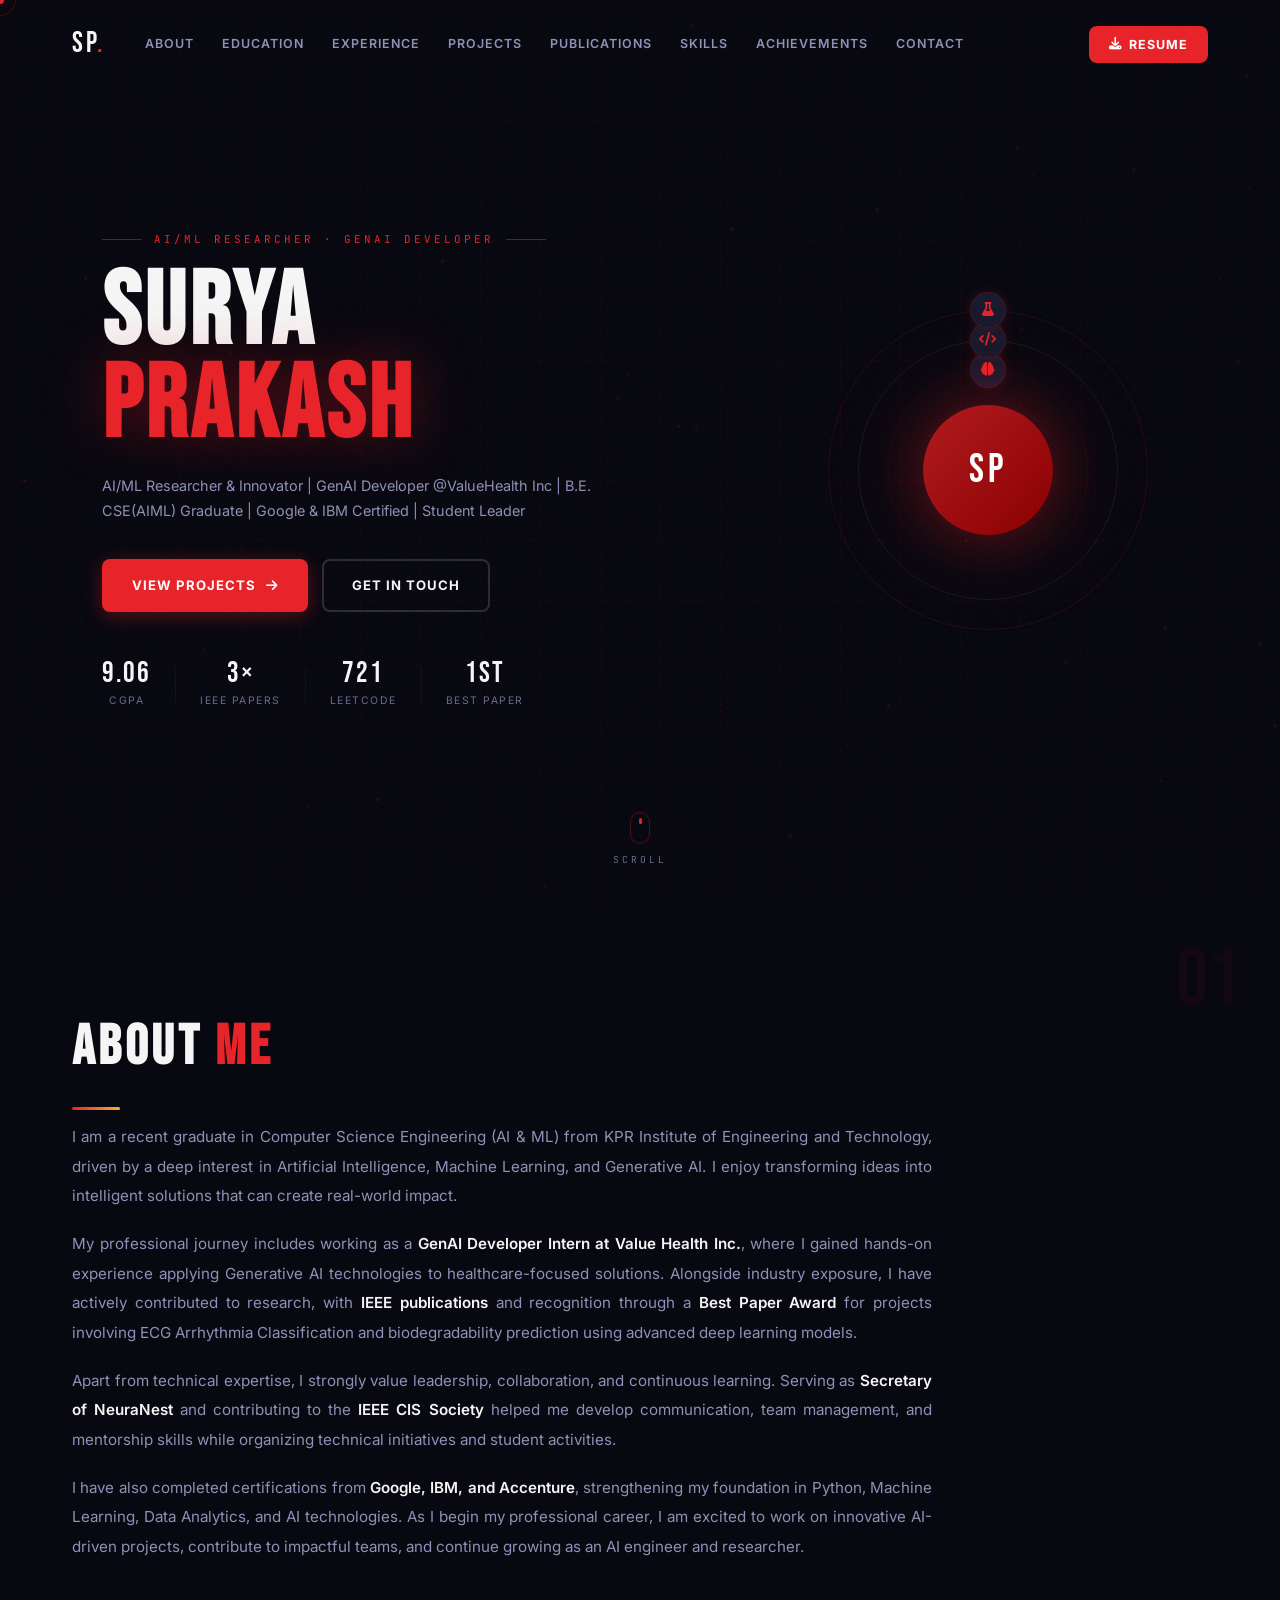
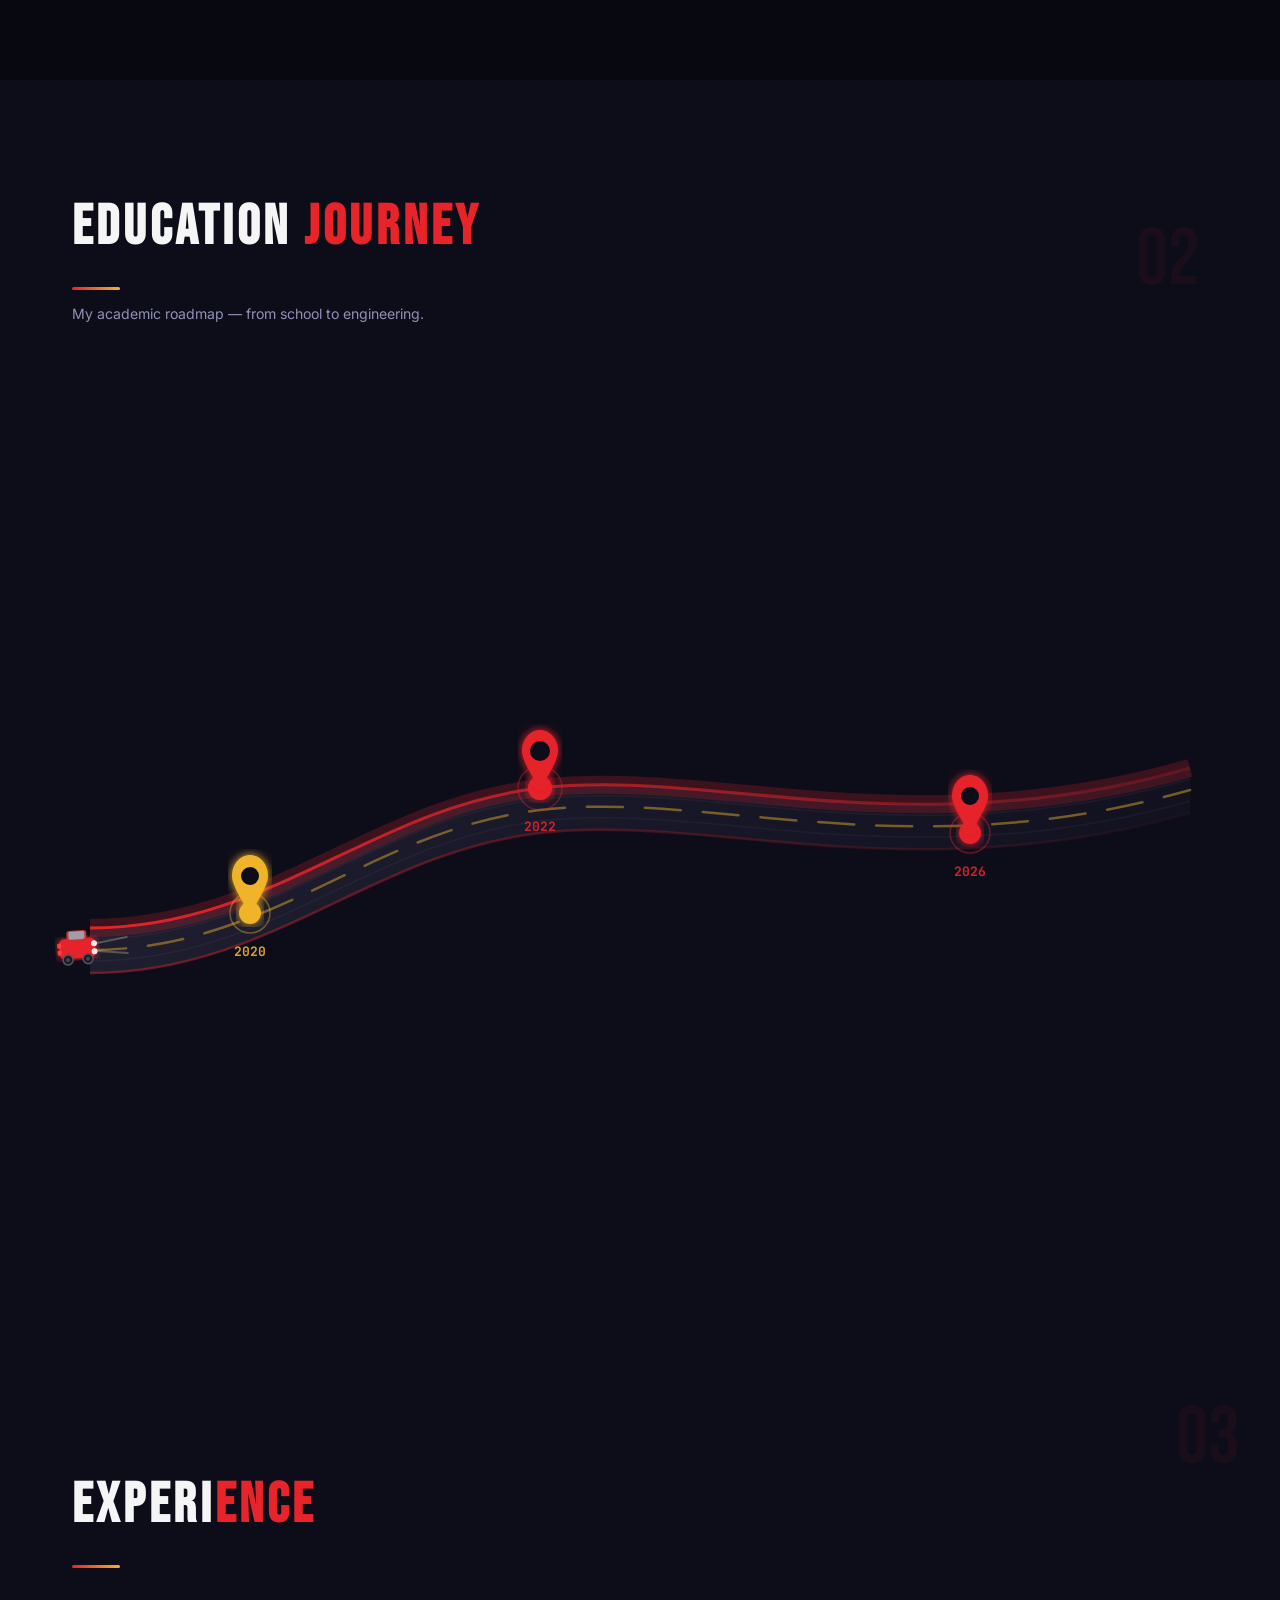
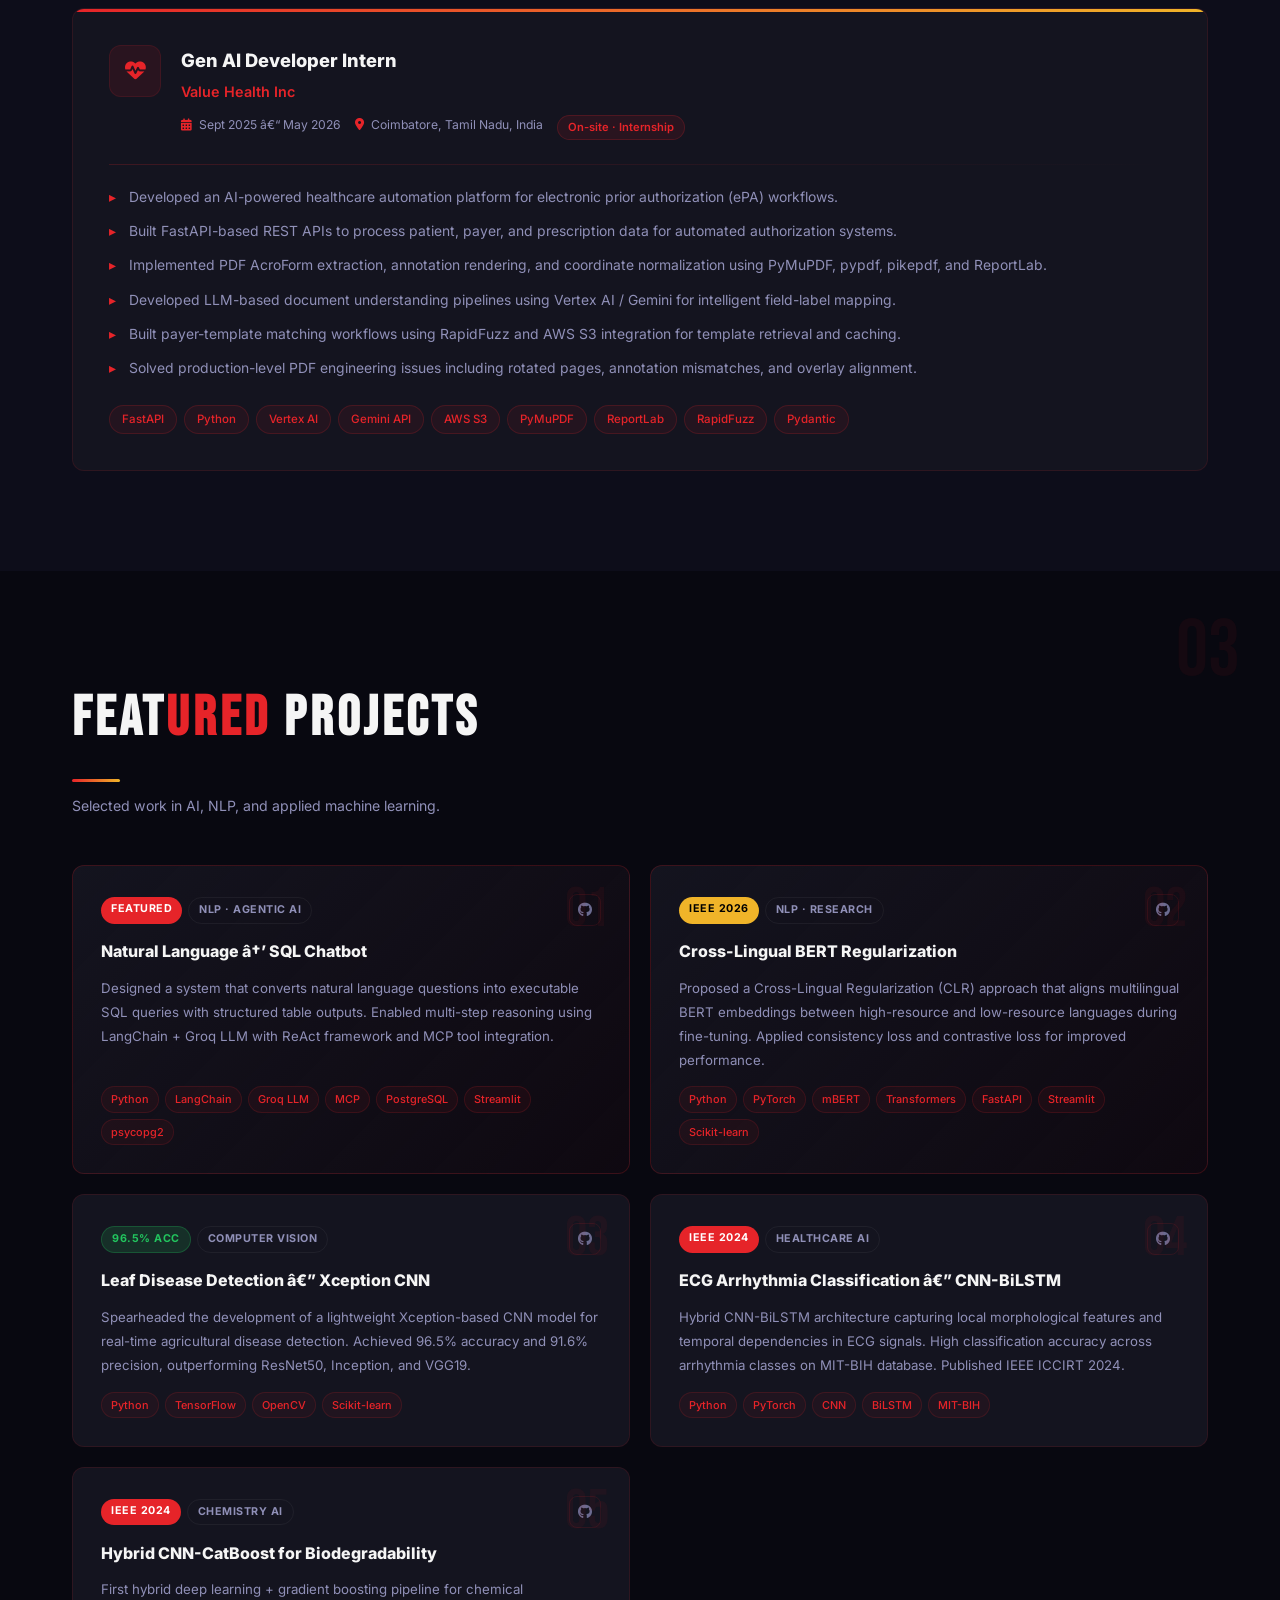
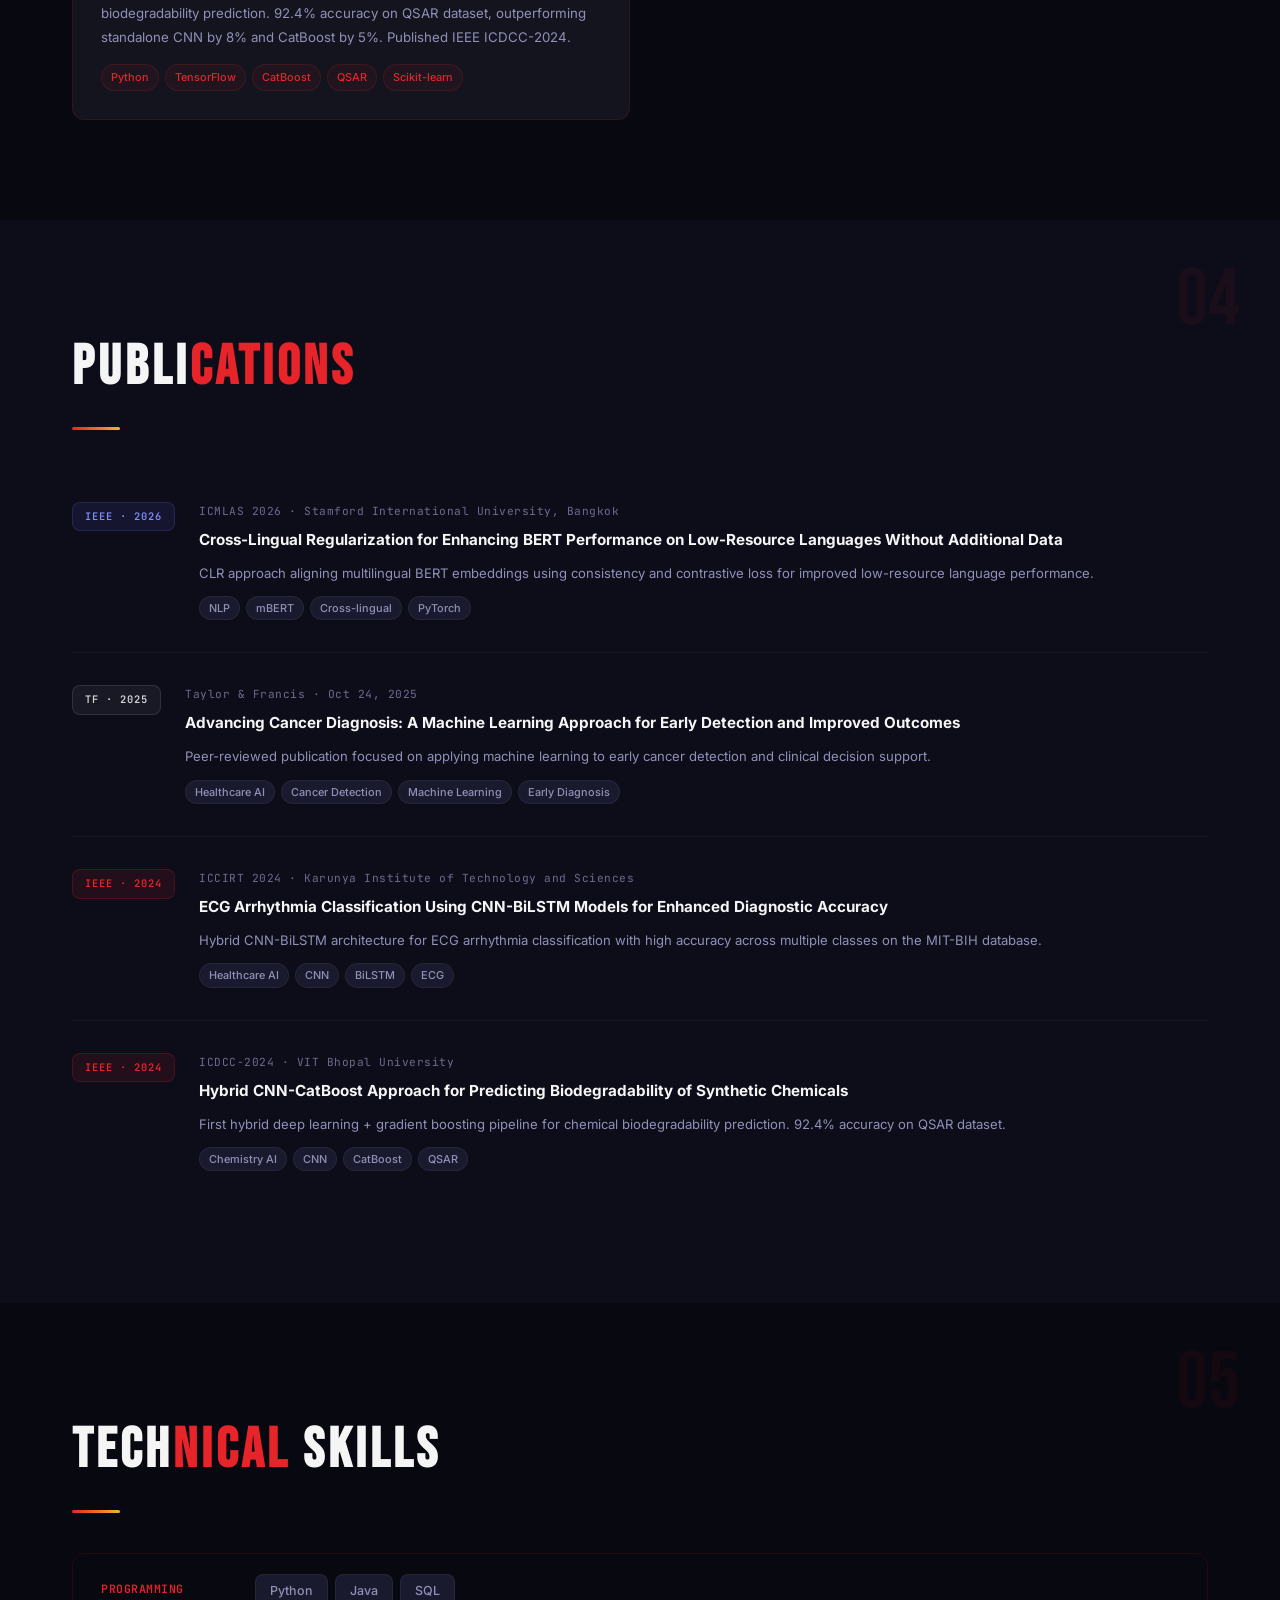
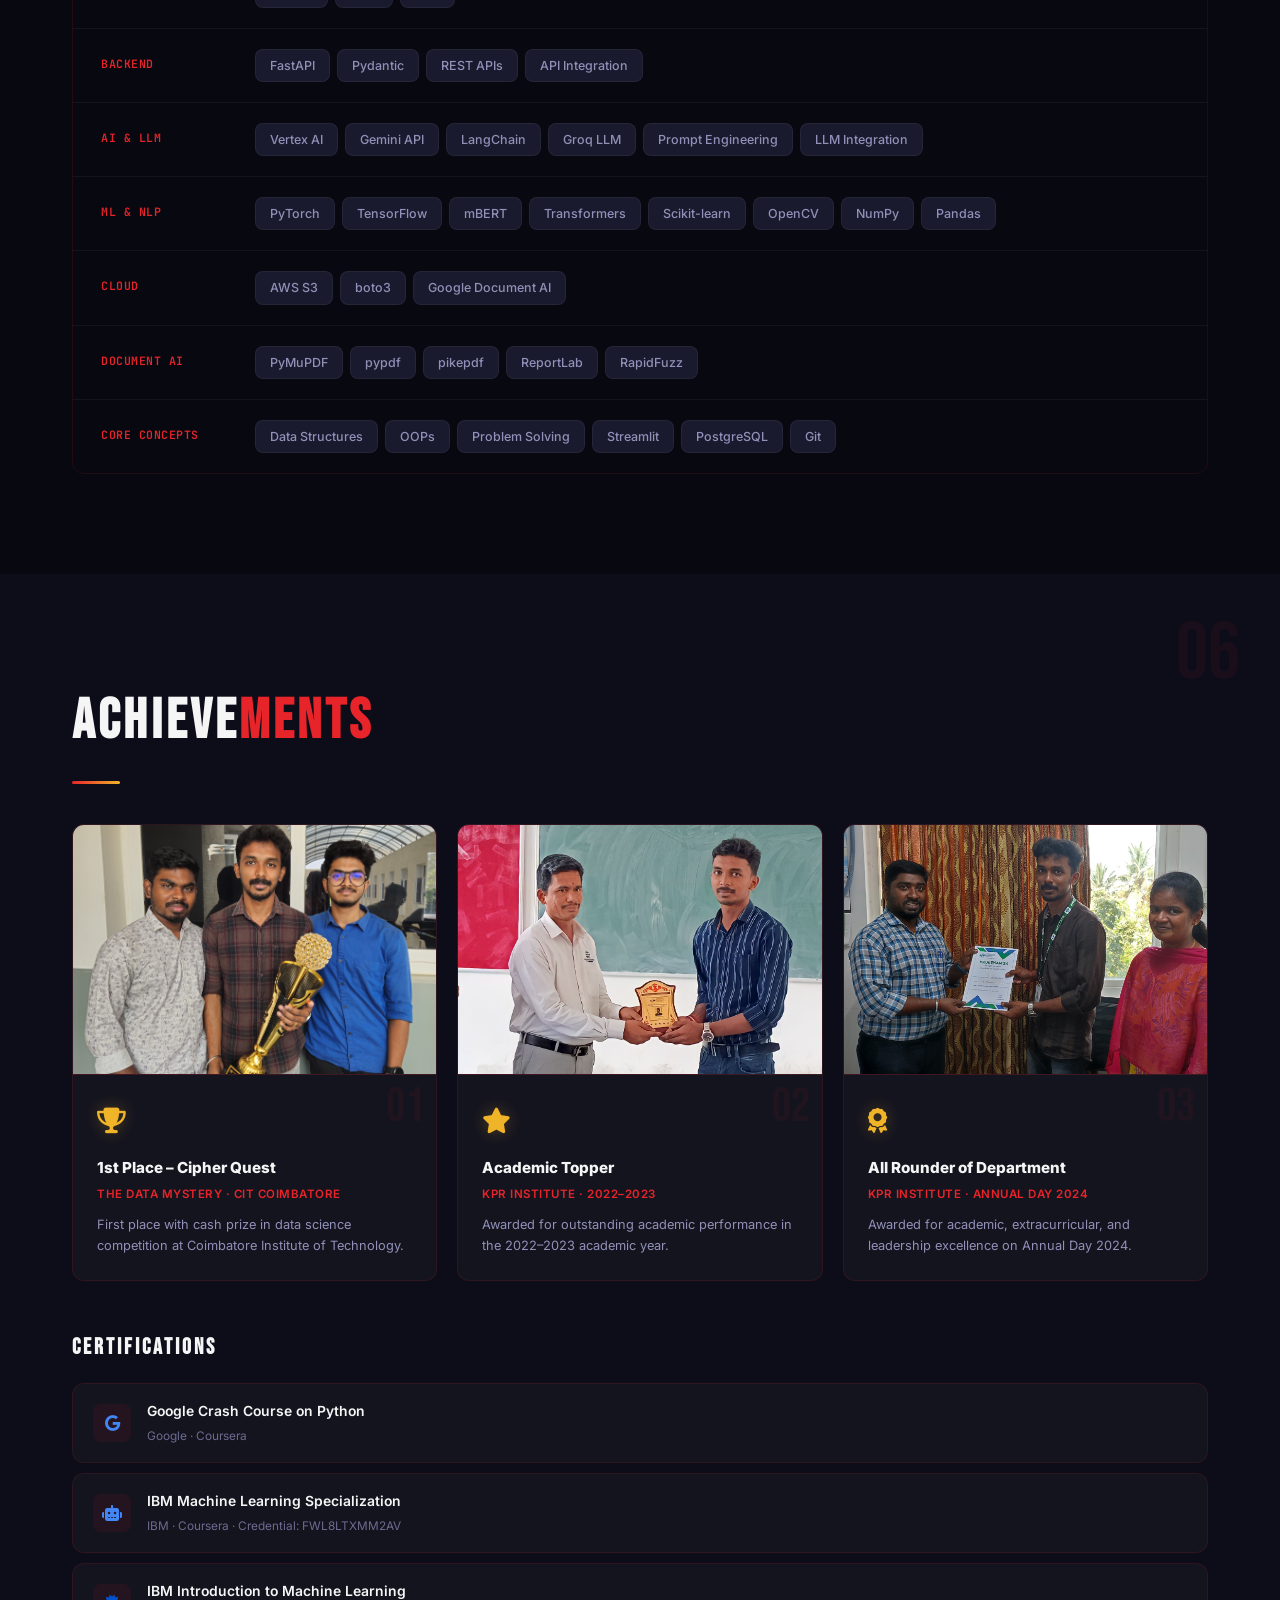
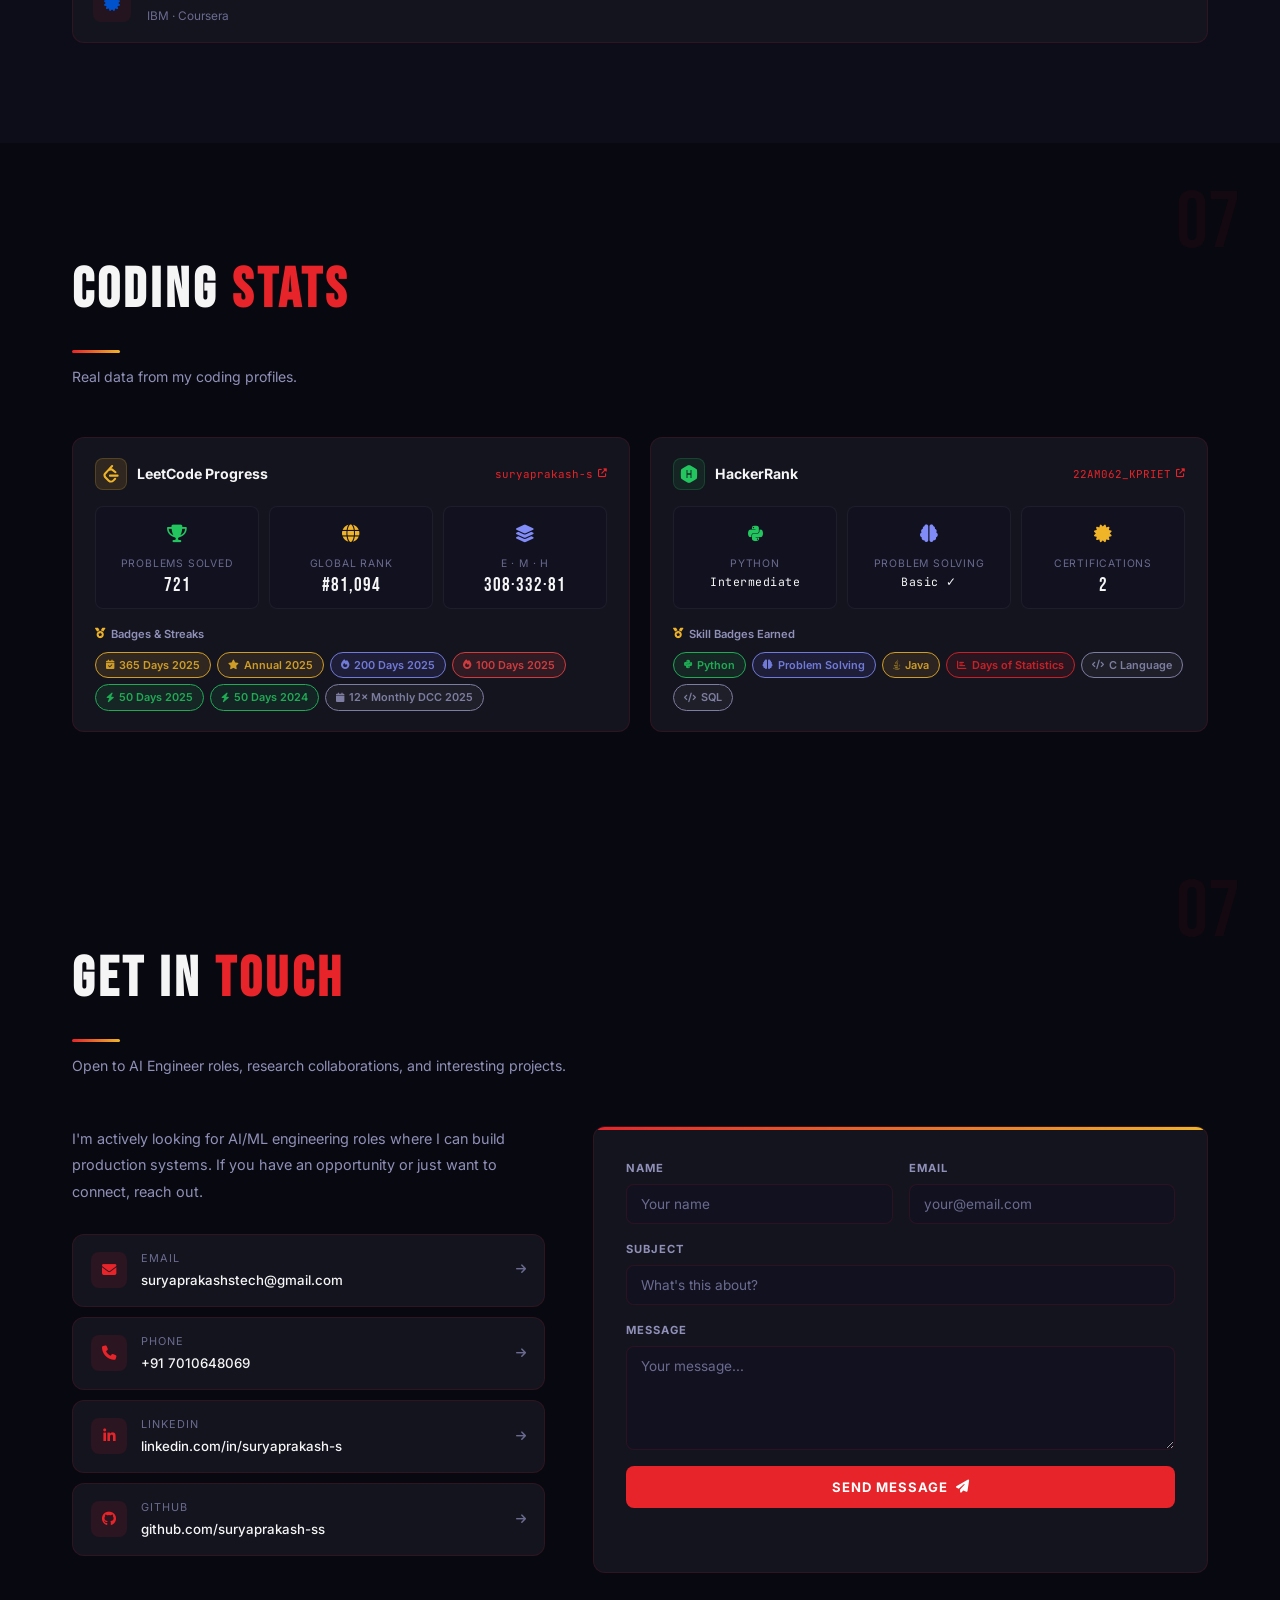
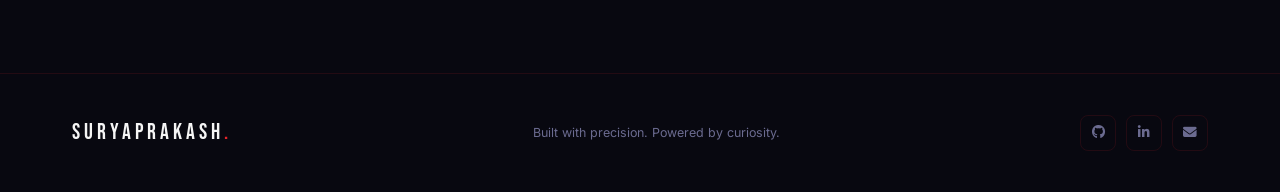
==== commit 843cab1b: "Final Version" ====
--- a/index.html
+++ b/index.html
@@ -1,596 +1,730 @@
-<!DOCTYPE html>
+﻿<!DOCTYPE html>
 <html lang="en">
 <head>
   <meta charset="UTF-8" />
   <meta name="viewport" content="width=device-width, initial-scale=1.0" />
-  <title>Suryaprakash S | AI & ML Developer</title>
+  <title>Suryaprakash S â€” AI/ML Engineer</title>
+  <meta name="description" content="Suryaprakash S â€” Gen AI Developer, IEEE Published Researcher, AI/ML Engineer." />
   <link rel="stylesheet" href="style.css" />
-  <link href="https://fonts.googleapis.com/css2?family=Inter:wght@300;400;500;600;700;800;900&family=Bebas+Neue&display=swap" rel="stylesheet" />
+  <link href="https://fonts.googleapis.com/css2?family=Inter:wght@300;400;500;600;700;800;900&family=Bebas+Neue&family=JetBrains+Mono:wght@400;500;600&display=swap" rel="stylesheet" />
   <link rel="stylesheet" href="https://cdnjs.cloudflare.com/ajax/libs/font-awesome/6.5.0/css/all.min.css" />
 </head>
 <body>
 
-  <!-- Particle canvas -->
-  <canvas id="web-canvas"></canvas>
-
-  <!-- SVG Spider Webs fixed to corners -->
-  <svg class="spiderweb spiderweb-tl" viewBox="0 0 300 300" xmlns="http://www.w3.org/2000/svg">
-    <g stroke="#e62429" stroke-width="0.8" fill="none" opacity="0.35">
-      <!-- radial lines -->
-      <line x1="0" y1="0" x2="300" y2="150"/><line x1="0" y1="0" x2="250" y2="300"/>
-      <line x1="0" y1="0" x2="150" y2="300"/><line x1="0" y1="0" x2="0" y2="300"/>
-      <line x1="0" y1="0" x2="300" y2="0"/><line x1="0" y1="0" x2="300" y2="60"/>
-      <line x1="0" y1="0" x2="300" y2="300"/>
-      <!-- arcs -->
-      <path d="M 40,0 Q 20,20 0,40"/><path d="M 90,0 Q 50,50 0,90"/>
-      <path d="M 150,0 Q 80,80 0,150"/><path d="M 210,0 Q 110,110 0,210"/>
-      <path d="M 270,0 Q 140,140 0,270"/><path d="M 300,30 Q 170,170 30,300"/>
-      <path d="M 300,90 Q 200,200 90,300"/><path d="M 300,150 Q 230,230 150,300"/>
-    </g>
-  </svg>
-
-  <svg class="spiderweb spiderweb-tr" viewBox="0 0 300 300" xmlns="http://www.w3.org/2000/svg">
-    <g stroke="#e62429" stroke-width="0.8" fill="none" opacity="0.35">
-      <line x1="300" y1="0" x2="0" y2="150"/><line x1="300" y1="0" x2="50" y2="300"/>
-      <line x1="300" y1="0" x2="150" y2="300"/><line x1="300" y1="0" x2="300" y2="300"/>
-      <line x1="300" y1="0" x2="0" y2="0"/><line x1="300" y1="0" x2="0" y2="60"/>
-      <line x1="300" y1="0" x2="0" y2="300"/>
-      <path d="M 260,0 Q 280,20 300,40"/><path d="M 210,0 Q 250,50 300,90"/>
-      <path d="M 150,0 Q 220,80 300,150"/><path d="M 90,0 Q 190,110 300,210"/>
-      <path d="M 30,0 Q 160,140 300,270"/><path d="M 0,30 Q 130,170 270,300"/>
-      <path d="M 0,90 Q 100,200 210,300"/><path d="M 0,150 Q 70,230 150,300"/>
-    </g>
-  </svg>
-
-  <svg class="spiderweb spiderweb-br" viewBox="0 0 300 300" xmlns="http://www.w3.org/2000/svg">
-    <g stroke="#e62429" stroke-width="0.8" fill="none" opacity="0.2">
-      <line x1="300" y1="300" x2="0" y2="150"/><line x1="300" y1="300" x2="50" y2="0"/>
-      <line x1="300" y1="300" x2="150" y2="0"/><line x1="300" y1="300" x2="0" y2="300"/>
-      <line x1="300" y1="300" x2="300" y2="0"/><line x1="300" y1="300" x2="0" y2="240"/>
-      <path d="M 260,300 Q 280,280 300,260"/><path d="M 210,300 Q 250,250 300,210"/>
-      <path d="M 150,300 Q 220,220 300,150"/><path d="M 90,300 Q 190,190 300,90"/>
-      <path d="M 30,300 Q 160,160 300,30"/><path d="M 0,270 Q 130,130 270,0"/>
-    </g>
-  </svg>
-
-  <!-- Swinging spider -->
-  <div class="spider-swing" id="spider-swing">
-    <div class="spider-thread"></div>
-    <div class="spider-body">🕷️</div>
+  <!-- LOADER -->
+  <div class="loader" id="loader">
+    <div class="loader-inner">
+      <div class="loader-logo">SP</div>
+      <div class="loader-tagline">INITIALIZING...</div>
+      <div class="loader-bar-wrap"><div class="loader-bar"></div></div>
+    </div>
   </div>
 
-  <!-- Loader -->
-  <div class="loader" id="loader">
-    <div class="loader-spider">
-      <svg viewBox="0 0 100 100" width="80" height="80">
-        <circle cx="50" cy="50" r="45" fill="none" stroke="#e62429" stroke-width="3" stroke-dasharray="283" stroke-dashoffset="283" class="loader-ring"/>
-        <text x="50" y="57" text-anchor="middle" fill="#e62429" font-size="28" font-family="Bebas Neue">SP</text>
-      </svg>
-    </div>
-    <p class="loader-text">Swinging in...</p>
-  </div>
-
-  <!-- Cursor -->
+  <!-- CURSOR -->
   <div class="cursor" id="cursor"></div>
-  <div class="cursor-follower" id="cursor-follower"></div>
-
-  <!-- ===== NAVBAR ===== -->
-  <nav class="navbar" id="navbar">
-    <div class="nav-container">
-      <a href="#home" class="nav-logo">
-        <span class="logo-sp">SP</span><span class="logo-dot">.</span>
+  <div class="cursor-ring" id="cursor-ring"></div>
+
+  <!-- NOISE OVERLAY -->
+  <div class="noise" aria-hidden="true"></div>
+
+  <!-- NAV -->
+  <nav class="nav" id="nav">
+    <div class="nav-inner">
+      <a href="#hero" class="nav-logo">SP<span class="nav-logo-dot">.</span></a>
+      <div class="nav-links" id="nav-links">
+        <a href="#about"        class="nav-link" data-sec="about">About</a>
+        <a href="#education"    class="nav-link" data-sec="education">Education</a>
+        <a href="#experience"   class="nav-link" data-sec="experience">Experience</a>
+        <a href="#projects"     class="nav-link" data-sec="projects">Projects</a>
+        <a href="#publications" class="nav-link" data-sec="publications">Publications</a>
+        <a href="#skills"       class="nav-link" data-sec="skills">Skills</a>
+        <a href="#achievements" class="nav-link" data-sec="achievements">Achievements</a>
+        <a href="#contact"      class="nav-link" data-sec="contact">Contact</a>
+      </div>
+      <a href="assets/resume.pdf" download class="nav-cta">
+        <i class="fas fa-download"></i> Resume
       </a>
-      <ul class="nav-links" id="nav-links">
-        <li><a href="#home" class="nav-link">Home</a></li>
-        <li><a href="#about" class="nav-link">About</a></li>
-        <li><a href="#experience" class="nav-link">Experience</a></li>
-        <li><a href="#skills" class="nav-link">Skills</a></li>
-        <li><a href="#projects" class="nav-link">Projects</a></li>
-        <li><a href="#publications" class="nav-link">Publications</a></li>
-        <li><a href="#contact" class="nav-link">Contact</a></li>
-      </ul>
-      <button class="hamburger" id="hamburger" aria-label="Toggle menu">
+      <button class="hamburger" id="hamburger" aria-label="Menu">
         <span></span><span></span><span></span>
       </button>
     </div>
   </nav>
 
-  <!-- ===== HERO ===== -->
-  <section class="hero" id="home">
-    <div class="hero-bg-text">SPIDER</div>
-    <div class="web-corner top-left"></div>
-    <div class="web-corner top-right"></div>
-    <!-- Hero center web decoration -->
-    <svg class="hero-web-center" viewBox="0 0 200 200" xmlns="http://www.w3.org/2000/svg">
-      <g stroke="#e62429" stroke-width="0.6" fill="none" opacity="0.12">
-        <line x1="100" y1="100" x2="100" y2="0"/><line x1="100" y1="100" x2="170" y2="30"/>
-        <line x1="100" y1="100" x2="200" y2="100"/><line x1="100" y1="100" x2="170" y2="170"/>
-        <line x1="100" y1="100" x2="100" y2="200"/><line x1="100" y1="100" x2="30" y2="170"/>
-        <line x1="100" y1="100" x2="0" y2="100"/><line x1="100" y1="100" x2="30" y2="30"/>
-        <circle cx="100" cy="100" r="25"/><circle cx="100" cy="100" r="50"/>
-        <circle cx="100" cy="100" r="75"/><circle cx="100" cy="100" r="100"/>
-      </g>
-    </svg>
-
-    <div class="hero-content" data-aos="fade-right">
-      <div class="hero-badge">
-        <span class="badge-dot"></span> Available for opportunities
-      </div>
-      <p class="hero-greeting">Hello World, I'm</p>
+  <!-- HERO -->
+  <section class="hero" id="hero">
+    <canvas class="hero-canvas" id="hero-canvas" aria-hidden="true"></canvas>
+    <div class="hero-grid-overlay" aria-hidden="true"></div>
+    <div class="hero-content">
+      <div class="hero-eyebrow">
+        <span class="hero-eyebrow-line"></span>
+        <span>AI/ML RESEARCHER · GENAI DEVELOPER</span>
+        <span class="hero-eyebrow-line"></span>
+      </div>
       <h1 class="hero-name">
-        <span class="name-line">Surya</span>
-        <span class="name-line accent">prakash S</span>
+        <span class="hero-name-first">SURYA</span><span class="hero-name-last">PRAKASH</span>
       </h1>
-      <div class="hero-role-wrap">
-        <span class="role-prefix">I build </span>
-        <span class="typed-text" id="typed-text"></span>
-        <span class="cursor-blink">|</span>
-      </div>
       <p class="hero-desc">
-        B.E. CSE (AI &amp; ML) @ KPR Institute · CGPA 9.06 · Gen AI Developer Intern @ Value Health Inc ·
-        3× IEEE Published Researcher · NeuraNest Secretary
+        AI/ML Researcher &amp; Innovator | GenAI Developer @ValueHealth Inc | B.E. CSE(AIML) Graduate | Google &amp; IBM Certified | Student Leader
       </p>
-      <div class="hero-buttons">
+      <div class="hero-actions">
         <a href="#projects" class="btn btn-primary">
-          <span>View Projects</span>
-          <i class="fas fa-arrow-right"></i>
+          <span>View Projects</span><i class="fas fa-arrow-right"></i>
         </a>
         <a href="#contact" class="btn btn-ghost">
-          <span>Hire Me</span>
+          <span>Get In Touch</span>
         </a>
       </div>
-      <div class="hero-socials">
-        <a href="https://github.com/suryaprakash-ss" target="_blank" class="social-link" aria-label="GitHub">
-          <i class="fab fa-github"></i>
-        </a>
-        <a href="https://www.linkedin.com/in/suryaprakash-s/" target="_blank" class="social-link" aria-label="LinkedIn">
-          <i class="fab fa-linkedin-in"></i>
-        </a>
-        <a href="mailto:suryaprakashstech@gmail.com" class="social-link" aria-label="Email">
-          <i class="fas fa-envelope"></i>
-        </a>
-        <a href="tel:+917010648069" class="social-link" aria-label="Phone">
-          <i class="fas fa-phone"></i>
-        </a>
-      </div>
-    </div>
-
-    <div class="hero-visual" data-aos="fade-left">
-      <div class="avatar-container">
-        <div class="avatar-glow"></div>
-        <div class="avatar-ring-outer">
-          <div class="avatar-ring-inner">
-            <div class="avatar-img">
-              <i class="fas fa-user"></i>
-            </div>
-          </div>
-        </div>
-        <div class="orbit orbit-1">
-          <div class="orbit-dot"><i class="fab fa-python"></i></div>
-        </div>
-        <div class="orbit orbit-2">
-          <div class="orbit-dot"><i class="fas fa-brain"></i></div>
-        </div>
-        <div class="orbit orbit-3">
-          <div class="orbit-dot"><i class="fab fa-aws"></i></div>
-        </div>
-      </div>
-    </div>
-
-    <div class="scroll-down">
-      <a href="#about">
-        <div class="scroll-mouse">
-          <div class="scroll-wheel"></div>
-        </div>
-        <span>Scroll Down</span>
-      </a>
-    </div>
-  </section>
-
-  <!-- ===== ABOUT ===== -->
-  <section class="about section" id="about">
-    <div class="web-divider">
-      <svg viewBox="0 0 1200 60" preserveAspectRatio="none" xmlns="http://www.w3.org/2000/svg">
-        <path d="M0,30 Q300,0 600,30 Q900,60 1200,30" stroke="#e62429" stroke-width="1" fill="none" opacity="0.3"/>
-        <path d="M0,30 Q300,60 600,30 Q900,0 1200,30" stroke="#e62429" stroke-width="0.5" fill="none" opacity="0.15"/>
-      </svg>
-    </div>
-    <div class="section-label">01 / About</div>
+      <div class="hero-stats">
+        <div class="hs-item"><div class="hs-val">9.06</div><div class="hs-lbl">CGPA</div></div>
+        <div class="hs-div"></div>
+        <div class="hs-item"><div class="hs-val">3×</div><div class="hs-lbl">IEEE Papers</div></div>
+        <div class="hs-div"></div>
+        <div class="hs-item"><div class="hs-val">721</div><div class="hs-lbl">LeetCode</div></div>
+        <div class="hs-div"></div>
+        <div class="hs-item"><div class="hs-val">1st</div><div class="hs-lbl">Best Paper</div></div>
+      </div>
+    </div>
+    <div class="hero-visual" aria-hidden="true">
+      <div class="hv-ring hv-ring-1"></div>
+      <div class="hv-ring hv-ring-2"></div>
+      <div class="hv-ring hv-ring-3"></div>
+      <div class="hv-core">
+        <div class="hv-avatar">SP</div>
+      </div>
+      <div class="hv-orbit hv-orbit-1">
+        <div class="hv-orb"><i class="fas fa-brain"></i></div>
+      </div>
+      <div class="hv-orbit hv-orbit-2">
+        <div class="hv-orb"><i class="fas fa-code"></i></div>
+      </div>
+      <div class="hv-orbit hv-orbit-3">
+        <div class="hv-orb"><i class="fas fa-flask"></i></div>
+      </div>
+    </div>
+    <div class="hero-scroll">
+      <div class="hs-mouse"><div class="hs-wheel"></div></div>
+      <span>SCROLL</span>
+    </div>
+  </section>
+
+  <!-- ABOUT -->
+  <section class="section" id="about">
     <div class="container">
-      <h2 class="section-title" data-aos="fade-up">About <span>Me</span></h2>
-      <div class="about-grid">
-        <div class="about-left" data-aos="fade-right">
-          <div class="about-card">
-            <div class="about-card-header">
-              <div class="about-avatar">
-                <i class="fas fa-user-astronaut"></i>
+      <div class="sec-label">01</div>
+      <h2 class="sec-title">ABOUT <span>ME</span></h2>
+      <div class="about-full">
+        <p>I am a recent graduate in Computer Science Engineering (AI &amp; ML) from KPR Institute of Engineering and Technology, driven by a deep interest in Artificial Intelligence, Machine Learning, and Generative AI. I enjoy transforming ideas into intelligent solutions that can create real-world impact.</p>
+        <p>My professional journey includes working as a <strong>GenAI Developer Intern at Value Health Inc.</strong>, where I gained hands-on experience applying Generative AI technologies to healthcare-focused solutions. Alongside industry exposure, I have actively contributed to research, with <strong>IEEE publications</strong> and recognition through a <strong>Best Paper Award</strong> for projects involving ECG Arrhythmia Classification and biodegradability prediction using advanced deep learning models.</p>
+        <p>Apart from technical expertise, I strongly value leadership, collaboration, and continuous learning. Serving as <strong>Secretary of NeuraNest</strong> and contributing to the <strong>IEEE CIS Society</strong> helped me develop communication, team management, and mentorship skills while organizing technical initiatives and student activities.</p>
+        <p>I have also completed certifications from <strong>Google, IBM, and Accenture</strong>, strengthening my foundation in Python, Machine Learning, Data Analytics, and AI technologies. As I begin my professional career, I am excited to work on innovative AI-driven projects, contribute to impactful teams, and continue growing as an AI engineer and researcher.</p>
+      </div>
+    </div>
+  </section>
+  <!-- EDUCATION JOURNEY -->
+  <section class="section section-dark" id="education">
+    <div class="container-edu">
+      <div class="sec-label">02</div>
+      <h2 class="sec-title edu-sec-title">EDUCATION <span>JOURNEY</span></h2>
+      <p class="sec-sub edu-sec-sub">My academic roadmap — from school to engineering.</p>
+
+      <div class="ej-scene" id="ej-scene">
+
+        <!-- ROAD SVG -->
+        <svg class="ej-svg" id="ej-svg" viewBox="0 0 1100 300" fill="none"
+             xmlns="http://www.w3.org/2000/svg" preserveAspectRatio="xMidYMid meet">
+          <defs>
+            <linearGradient id="ejRF" x1="0%" y1="0%" x2="100%" y2="0%">
+              <stop offset="0%" stop-color="#1e1e30"/>
+              <stop offset="100%" stop-color="#111120"/>
+            </linearGradient>
+            <linearGradient id="ejE1" x1="0%" y1="0%" x2="100%" y2="0%">
+              <stop offset="0%" stop-color="#E62429" stop-opacity="1"/>
+              <stop offset="100%" stop-color="#E62429" stop-opacity="0.2"/>
+            </linearGradient>
+            <linearGradient id="ejE2" x1="0%" y1="0%" x2="100%" y2="0%">
+              <stop offset="0%" stop-color="#E62429" stop-opacity="0.45"/>
+              <stop offset="100%" stop-color="#E62429" stop-opacity="0.05"/>
+            </linearGradient>
+            <filter id="ejG">
+              <feGaussianBlur stdDeviation="5" result="b"/>
+              <feMerge><feMergeNode in="b"/><feMergeNode in="SourceGraphic"/></feMerge>
+            </filter>
+            <filter id="carGlow">
+              <feGaussianBlur stdDeviation="6" result="b"/>
+              <feMerge><feMergeNode in="b"/><feMergeNode in="SourceGraphic"/></feMerge>
+            </filter>
+          </defs>
+
+          <!-- Road fill -->
+          <path d="M0,250 C180,250 280,130 450,110 C620,90 820,170 1100,90
+                   L1100,135 C820,215 620,135 450,155 C280,175 180,295 0,295 Z"
+                fill="url(#ejRF)"/>
+          <!-- Bottom edge -->
+          <path d="M0,295 C180,295 280,175 450,155 C620,135 820,215 1100,135"
+                stroke="url(#ejE2)" stroke-width="2.5" fill="none"/>
+          <!-- Top edge glow -->
+          <path d="M0,250 C180,250 280,130 450,110 C620,90 820,170 1100,90"
+                stroke="rgba(230,36,41,0.22)" stroke-width="18" fill="none"/>
+          <path d="M0,250 C180,250 280,130 450,110 C620,90 820,170 1100,90"
+                stroke="url(#ejE1)" stroke-width="3" fill="none"/>
+          <!-- Center dashes -->
+          <path d="M0,272 C180,272 280,152 450,132 C620,112 820,192 1100,112"
+                stroke="rgba(240,180,41,0.45)" stroke-width="2.5"
+                stroke-dasharray="36 22" stroke-linecap="round" fill="none"/>
+          <!-- Lane lines -->
+          <path d="M0,261 C180,261 280,141 450,121 C620,101 820,181 1100,101"
+                stroke="rgba(255,255,255,0.04)" stroke-width="1.5" fill="none"/>
+          <path d="M0,283 C180,283 280,163 450,143 C620,123 820,203 1100,123"
+                stroke="rgba(255,255,255,0.04)" stroke-width="1.5" fill="none"/>
+
+          <!-- Checkpoint dots (always visible) -->
+          <!-- CP1 SSLC at (160,235) -->
+          <circle id="cp1-ring" cx="160" cy="235" r="20" fill="none" stroke="#F0B429" stroke-width="1.5" opacity="0.4"/>
+          <circle cx="160" cy="235" r="11" fill="#F0B429" filter="url(#ejG)"/>
+          <path d="M160,235 C160,235 142,210 142,198 C142,186 150,177 160,177 C170,177 178,186 178,198 C178,210 160,235 160,235Z" fill="#F0B429" filter="url(#ejG)"/>
+          <circle cx="160" cy="198" r="9" fill="#0d0d1a"/>
+          <text x="160" y="278" text-anchor="middle" font-family="'JetBrains Mono',monospace" font-size="13" fill="rgba(240,180,41,0.9)" font-weight="700">2020</text>
+
+          <!-- CP2 HSC at (450,110) -->
+          <circle id="cp2-ring" cx="450" cy="110" r="22" fill="none" stroke="#E62429" stroke-width="1.5" opacity="0.4"/>
+          <circle cx="450" cy="110" r="12" fill="#E62429" filter="url(#ejG)"/>
+          <path d="M450,110 C450,110 432,85 432,73 C432,61 440,52 450,52 C460,52 468,61 468,73 C468,85 450,110 450,110Z" fill="#E62429" filter="url(#ejG)"/>
+          <circle cx="450" cy="73" r="10" fill="#0d0d1a"/>
+          <text x="450" y="153" text-anchor="middle" font-family="'JetBrains Mono',monospace" font-size="13" fill="rgba(230,36,41,0.9)" font-weight="700">2022</text>
+
+          <!-- CP3 B.E. at (880,155) -->
+          <circle id="cp3-ring" cx="880" cy="155" r="20" fill="none" stroke="#E62429" stroke-width="1.5" opacity="0.4"/>
+          <circle cx="880" cy="155" r="11" fill="#E62429" filter="url(#ejG)"/>
+          <path d="M880,155 C880,155 862,130 862,118 C862,106 870,97 880,97 C890,97 898,106 898,118 C898,130 880,155 880,155Z" fill="#E62429" filter="url(#ejG)"/>
+          <circle cx="880" cy="118" r="9" fill="#0d0d1a"/>
+          <text x="880" y="198" text-anchor="middle" font-family="'JetBrains Mono',monospace" font-size="13" fill="rgba(230,36,41,0.9)" font-weight="700">2026</text>
+
+          <!-- CAR (starts off-screen left, animated by JS) -->
+          <g id="ej-car" transform="translate(-60, 0)">
+            <!-- Car body -->
+            <rect x="-18" y="-10" width="36" height="20" rx="5" fill="#E62429" filter="url(#carGlow)"/>
+            <!-- Roof -->
+            <rect x="-10" y="-18" width="20" height="10" rx="3" fill="#c0392b"/>
+            <!-- Windshield -->
+            <rect x="-8" y="-17" width="16" height="8" rx="2" fill="rgba(150,220,255,0.6)"/>
+            <!-- Headlights -->
+            <circle cx="17" cy="-4" r="3" fill="#fff" opacity="0.9"/>
+            <circle cx="17" cy="4" r="3" fill="#fff" opacity="0.9"/>
+            <!-- Headlight beams -->
+            <path d="M20,-4 L50,-8 M20,4 L50,8" stroke="rgba(255,255,200,0.25)" stroke-width="2" stroke-linecap="round"/>
+            <!-- Wheels -->
+            <circle cx="-10" cy="11" r="5" fill="#1a1a2e" stroke="#555" stroke-width="1.5"/>
+            <circle cx="10"  cy="11" r="5" fill="#1a1a2e" stroke="#555" stroke-width="1.5"/>
+            <!-- Wheel shine -->
+            <circle cx="-10" cy="11" r="2" fill="#444"/>
+            <circle cx="10"  cy="11" r="2" fill="#444"/>
+            <!-- Tail lights -->
+            <rect x="-20" y="-6" width="4" height="5" rx="1" fill="#ff4444" opacity="0.9"/>
+            <rect x="-20" y="1"  width="4" height="5" rx="1" fill="#ff4444" opacity="0.9"/>
+          </g>
+
+          <!-- Hidden path for car to follow (center of road) -->
+          <path id="ej-road-path"
+                d="M-60,272 C180,272 280,152 450,132 C620,112 820,192 1160,112"
+                fill="none" stroke="none"/>
+        </svg>
+
+        <!-- CHECKPOINT CARDS (hidden initially, shown by JS) -->
+        <div class="ej-unit ej-unit-1 ej-card-hidden" id="ej-card-1">
+          <div class="ej-card ej-card-gold">
+            <div class="ej-card-year ej-year-gold">2020</div>
+            <div class="ej-card-name">SSLC</div>
+            <div class="ej-card-inst">Kongu Matriculation Hr. Sec. School</div>
+            <div class="ej-card-loc"><i class="fas fa-map-marker-alt"></i> Tirupur, Tamil Nadu</div>
+            <div class="ej-card-score"><span class="ej-val">86.8%</span><span class="ej-lbl">Percentage</span></div>
+            <div class="ej-card-badge"><i class="fas fa-check-circle"></i> Completed</div>
+          </div>
+          <div class="ej-stem ej-stem-gold"></div>
+        </div>
+
+        <div class="ej-unit ej-unit-2 ej-card-hidden" id="ej-card-2">
+          <div class="ej-stem ej-stem-red"></div>
+          <div class="ej-card ej-card-red">
+            <div class="ej-card-year ej-year-red">2022</div>
+            <div class="ej-card-name">Higher Secondary (HSC)</div>
+            <div class="ej-card-inst">Kongu Matriculation Hr. Sec. School</div>
+            <div class="ej-card-loc"><i class="fas fa-map-marker-alt"></i> Tirupur, Tamil Nadu</div>
+            <div class="ej-card-score"><span class="ej-val">92.33%</span><span class="ej-lbl">Percentage</span></div>
+            <div class="ej-card-badge"><i class="fas fa-check-circle"></i> Completed</div>
+          </div>
+        </div>
+
+        <div class="ej-unit ej-unit-3 ej-card-hidden" id="ej-card-3">
+          <div class="ej-card ej-card-red">
+            <div class="ej-card-year ej-year-red">2022 – 2026</div>
+            <div class="ej-card-name">B.E. CSE (Artificial Intelligence &amp; Machine Learning)</div>
+            <div class="ej-card-inst">KPR Institute of Engineering &amp; Technology</div>
+            <div class="ej-card-loc"><i class="fas fa-map-marker-alt"></i> Coimbatore, Tamil Nadu</div>
+            <div class="ej-card-score"><span class="ej-val">9.06</span><span class="ej-lbl">CGPA / 10</span></div>
+            <div class="ej-card-badge"><i class="fas fa-check-circle"></i> Completed</div>
+          </div>
+          <div class="ej-stem ej-stem-red"></div>
+        </div>
+
+      </div><!-- /.ej-scene -->
+    </div>
+  </section>
+
+  <!-- EXPERIENCE -->
+  <section class="section section-dark" id="experience">
+    <div class="container">
+      <div class="sec-label">03</div>
+      <h2 class="sec-title">EXPERI<span>ENCE</span></h2>
+
+      <div class="exp-card">
+        <div class="exp-card-accent"></div>
+        <div class="exp-header">
+          <div class="exp-logo"><i class="fas fa-heartbeat"></i></div>
+          <div class="exp-info">
+            <div class="exp-role">Gen AI Developer Intern</div>
+            <div class="exp-company">Value Health Inc</div>
+            <div class="exp-meta">
+              <span><i class="fas fa-calendar-alt"></i> Sept 2025 â€“ May 2026</span>
+              <span><i class="fas fa-map-marker-alt"></i> Coimbatore, Tamil Nadu, India</span>
+              <span class="exp-type-badge">On-site · Internship</span>
+            </div>
+          </div>
+        </div>
+        <div class="exp-divider"></div>
+        <ul class="exp-points">
+          <li>Developed an AI-powered healthcare automation platform for electronic prior authorization (ePA) workflows.</li>
+          <li>Built FastAPI-based REST APIs to process patient, payer, and prescription data for automated authorization systems.</li>
+          <li>Implemented PDF AcroForm extraction, annotation rendering, and coordinate normalization using PyMuPDF, pypdf, pikepdf, and ReportLab.</li>
+          <li>Developed LLM-based document understanding pipelines using Vertex AI / Gemini for intelligent field-label mapping.</li>
+          <li>Built payer-template matching workflows using RapidFuzz and AWS S3 integration for template retrieval and caching.</li>
+          <li>Solved production-level PDF engineering issues including rotated pages, annotation mismatches, and overlay alignment.</li>
+        </ul>
+        <div class="exp-stack">
+          <span>FastAPI</span><span>Python</span><span>Vertex AI</span><span>Gemini API</span>
+          <span>AWS S3</span><span>PyMuPDF</span><span>ReportLab</span><span>RapidFuzz</span><span>Pydantic</span>
+        </div>
+      </div>
+    </div>
+  </section>
+
+  <!-- PROJECTS -->
+  <section class="section" id="projects">
+    <div class="container">
+      <div class="sec-label">03</div>
+      <h2 class="sec-title">FEAT<span>URED</span> PROJECTS</h2>
+      <p class="sec-sub">Selected work in AI, NLP, and applied machine learning.</p>
+
+      <div class="proj-grid">
+
+        <div class="proj-card proj-card-featured">
+          <div class="proj-number">01</div>
+          <div class="proj-top">
+            <div class="proj-badges">
+              <span class="pb pb-red">Featured</span>
+              <span class="pb pb-outline">NLP · Agentic AI</span>
+            </div>
+            <a href="https://github.com/suryaprakash-ss" target="_blank" rel="noopener" class="proj-gh"><i class="fab fa-github"></i></a>
+          </div>
+          <h3 class="proj-name">Natural Language â†’ SQL Chatbot</h3>
+          <p class="proj-desc">Designed a system that converts natural language questions into executable SQL queries with structured table outputs. Enabled multi-step reasoning using LangChain + Groq LLM with ReAct framework and MCP tool integration.</p>
+          <div class="proj-tech"><span>Python</span><span>LangChain</span><span>Groq LLM</span><span>MCP</span><span>PostgreSQL</span><span>Streamlit</span><span>psycopg2</span></div>
+        </div>
+
+        <div class="proj-card proj-card-featured">
+          <div class="proj-number">02</div>
+          <div class="proj-top">
+            <div class="proj-badges">
+              <span class="pb pb-gold">IEEE 2026</span>
+              <span class="pb pb-outline">NLP · Research</span>
+            </div>
+            <a href="https://github.com/suryaprakash-ss" target="_blank" rel="noopener" class="proj-gh"><i class="fab fa-github"></i></a>
+          </div>
+          <h3 class="proj-name">Cross-Lingual BERT Regularization</h3>
+          <p class="proj-desc">Proposed a Cross-Lingual Regularization (CLR) approach that aligns multilingual BERT embeddings between high-resource and low-resource languages during fine-tuning. Applied consistency loss and contrastive loss for improved performance.</p>
+          <div class="proj-tech"><span>Python</span><span>PyTorch</span><span>mBERT</span><span>Transformers</span><span>FastAPI</span><span>Streamlit</span><span>Scikit-learn</span></div>
+        </div>
+
+        <div class="proj-card">
+          <div class="proj-number">03</div>
+          <div class="proj-top">
+            <div class="proj-badges">
+              <span class="pb pb-green">96.5% Acc</span>
+              <span class="pb pb-outline">Computer Vision</span>
+            </div>
+            <a href="https://github.com/suryaprakash-ss" target="_blank" rel="noopener" class="proj-gh"><i class="fab fa-github"></i></a>
+          </div>
+          <h3 class="proj-name">Leaf Disease Detection â€” Xception CNN</h3>
+          <p class="proj-desc">Spearheaded the development of a lightweight Xception-based CNN model for real-time agricultural disease detection. Achieved 96.5% accuracy and 91.6% precision, outperforming ResNet50, Inception, and VGG19.</p>
+          <div class="proj-tech"><span>Python</span><span>TensorFlow</span><span>OpenCV</span><span>Scikit-learn</span></div>
+        </div>
+
+        <div class="proj-card">
+          <div class="proj-number">04</div>
+          <div class="proj-top">
+            <div class="proj-badges">
+              <span class="pb pb-red">IEEE 2024</span>
+              <span class="pb pb-outline">Healthcare AI</span>
+            </div>
+            <a href="https://github.com/suryaprakash-ss" target="_blank" rel="noopener" class="proj-gh"><i class="fab fa-github"></i></a>
+          </div>
+          <h3 class="proj-name">ECG Arrhythmia Classification â€” CNN-BiLSTM</h3>
+          <p class="proj-desc">Hybrid CNN-BiLSTM architecture capturing local morphological features and temporal dependencies in ECG signals. High classification accuracy across arrhythmia classes on MIT-BIH database. Published IEEE ICCIRT 2024.</p>
+          <div class="proj-tech"><span>Python</span><span>PyTorch</span><span>CNN</span><span>BiLSTM</span><span>MIT-BIH</span></div>
+        </div>
+
+        <div class="proj-card">
+          <div class="proj-number">05</div>
+          <div class="proj-top">
+            <div class="proj-badges">
+              <span class="pb pb-red">IEEE 2024</span>
+              <span class="pb pb-outline">Chemistry AI</span>
+            </div>
+            <a href="https://github.com/suryaprakash-ss" target="_blank" rel="noopener" class="proj-gh"><i class="fab fa-github"></i></a>
+          </div>
+          <h3 class="proj-name">Hybrid CNN-CatBoost for Biodegradability</h3>
+          <p class="proj-desc">First hybrid deep learning + gradient boosting pipeline for chemical biodegradability prediction. 92.4% accuracy on QSAR dataset, outperforming standalone CNN by 8% and CatBoost by 5%. Published IEEE ICDCC-2024.</p>
+          <div class="proj-tech"><span>Python</span><span>TensorFlow</span><span>CatBoost</span><span>QSAR</span><span>Scikit-learn</span></div>
+        </div>
+
+      </div>
+    </div>
+  </section>
+
+  <!-- PUBLICATIONS -->
+  <section class="section section-dark" id="publications">
+    <div class="container">
+      <div class="sec-label">04</div>
+      <h2 class="sec-title">PUBLI<span>CATIONS</span></h2>
+
+      <div class="pub-list">
+
+        <div class="pub-item">
+          <div class="pub-badge pub-badge-blue">IEEE · 2026</div>
+          <div class="pub-body">
+            <div class="pub-venue">ICMLAS 2026 · Stamford International University, Bangkok</div>
+            <h3 class="pub-title">Cross-Lingual Regularization for Enhancing BERT Performance on Low-Resource Languages Without Additional Data</h3>
+            <p class="pub-abs">CLR approach aligning multilingual BERT embeddings using consistency and contrastive loss for improved low-resource language performance.</p>
+            <div class="pub-tags"><span>NLP</span><span>mBERT</span><span>Cross-lingual</span><span>PyTorch</span></div>
+          </div>
+        </div>
+
+        <div class="pub-item">
+          <div class="pub-badge pub-badge-gray">TF · 2025</div>
+          <div class="pub-body">
+            <div class="pub-venue">Taylor &amp; Francis · Oct 24, 2025</div>
+            <h3 class="pub-title">Advancing Cancer Diagnosis: A Machine Learning Approach for Early Detection and Improved Outcomes</h3>
+            <p class="pub-abs">Peer-reviewed publication focused on applying machine learning to early cancer detection and clinical decision support.</p>
+            <div class="pub-tags"><span>Healthcare AI</span><span>Cancer Detection</span><span>Machine Learning</span><span>Early Diagnosis</span></div>
+          </div>
+        </div>
+
+        <div class="pub-item">
+          <div class="pub-badge pub-badge-red">IEEE · 2024</div>
+          <div class="pub-body">
+            <div class="pub-venue">ICCIRT 2024 · Karunya Institute of Technology and Sciences</div>
+            <h3 class="pub-title">ECG Arrhythmia Classification Using CNN-BiLSTM Models for Enhanced Diagnostic Accuracy</h3>
+            <p class="pub-abs">Hybrid CNN-BiLSTM architecture for ECG arrhythmia classification with high accuracy across multiple classes on the MIT-BIH database.</p>
+            <div class="pub-tags"><span>Healthcare AI</span><span>CNN</span><span>BiLSTM</span><span>ECG</span></div>
+          </div>
+        </div>
+
+        <div class="pub-item">
+          <div class="pub-badge pub-badge-red">IEEE · 2024</div>
+          <div class="pub-body">
+            <div class="pub-venue">ICDCC-2024 · VIT Bhopal University</div>
+            <h3 class="pub-title">Hybrid CNN-CatBoost Approach for Predicting Biodegradability of Synthetic Chemicals</h3>
+            <p class="pub-abs">First hybrid deep learning + gradient boosting pipeline for chemical biodegradability prediction. 92.4% accuracy on QSAR dataset.</p>
+            <div class="pub-tags"><span>Chemistry AI</span><span>CNN</span><span>CatBoost</span><span>QSAR</span></div>
+          </div>
+        </div>
+
+      </div>
+    </div>
+  </section>
+
+  <!-- SKILLS -->
+  <section class="section" id="skills">
+    <div class="container">
+      <div class="sec-label">05</div>
+      <h2 class="sec-title">TECH<span>NICAL</span> SKILLS</h2>
+
+      <div class="skills-layout">
+        <div class="skill-row">
+          <div class="skill-cat">Programming</div>
+          <div class="skill-pills"><span>Python</span><span>Java</span><span>SQL</span></div>
+        </div>
+        <div class="skill-row">
+          <div class="skill-cat">Backend</div>
+          <div class="skill-pills"><span>FastAPI</span><span>Pydantic</span><span>REST APIs</span><span>API Integration</span></div>
+        </div>
+        <div class="skill-row">
+          <div class="skill-cat">AI &amp; LLM</div>
+          <div class="skill-pills"><span>Vertex AI</span><span>Gemini API</span><span>LangChain</span><span>Groq LLM</span><span>Prompt Engineering</span><span>LLM Integration</span></div>
+        </div>
+        <div class="skill-row">
+          <div class="skill-cat">ML &amp; NLP</div>
+          <div class="skill-pills"><span>PyTorch</span><span>TensorFlow</span><span>mBERT</span><span>Transformers</span><span>Scikit-learn</span><span>OpenCV</span><span>NumPy</span><span>Pandas</span></div>
+        </div>
+        <div class="skill-row">
+          <div class="skill-cat">Cloud</div>
+          <div class="skill-pills"><span>AWS S3</span><span>boto3</span><span>Google Document AI</span></div>
+        </div>
+        <div class="skill-row">
+          <div class="skill-cat">Document AI</div>
+          <div class="skill-pills"><span>PyMuPDF</span><span>pypdf</span><span>pikepdf</span><span>ReportLab</span><span>RapidFuzz</span></div>
+        </div>
+        <div class="skill-row">
+          <div class="skill-cat">Core Concepts</div>
+          <div class="skill-pills"><span>Data Structures</span><span>OOPs</span><span>Problem Solving</span><span>Streamlit</span><span>PostgreSQL</span><span>Git</span></div>
+        </div>
+      </div>
+    </div>
+  </section>
+
+  <!-- ACHIEVEMENTS -->
+  <section class="section section-dark" id="achievements">
+    <div class="container">
+      <div class="sec-label">06</div>
+      <h2 class="sec-title">ACHIEVE<span>MENTS</span></h2>
+
+      <div class="ach-grid">
+        <div class="ach-card">
+          <div class="ach-image">
+            <img src="assets\images\20250310_111059.heic" alt="1st Place Cipher Quest" class="ach-img"/>
+            <div class="ach-img-placeholder">
+              <i class="fas fa-image"></i>
+              <span>Achievement Image</span>
+            </div>
+          </div>
+          <div class="ach-content">
+            <div class="ach-num">01</div>
+            <div class="ach-icon"><i class="fas fa-trophy"></i></div>
+            <div class="ach-title">1st Place – Cipher Quest</div>
+            <div class="ach-org">The Data Mystery · CIT Coimbatore</div>
+            <div class="ach-desc">First place with cash prize in data science competition at Coimbatore Institute of Technology.</div>
+          </div>
+        </div>
+        <div class="ach-card">
+          <div class="ach-image">
+            <img src="assets\images\1684408816999.jpg" alt="Academic Topper" class="ach-img"/>
+            <div class="ach-img-placeholder">
+              <i class="fas fa-image"></i>
+              <span>Achievement Image</span>
+            </div>
+          </div>
+          <div class="ach-content">
+            <div class="ach-num">02</div>
+            <div class="ach-icon"><i class="fas fa-star"></i></div>
+            <div class="ach-title">Academic Topper</div>
+            <div class="ach-org">KPR Institute · 2022–2023</div>
+            <div class="ach-desc">Awarded for outstanding academic performance in the 2022–2023 academic year.</div>
+          </div>
+        </div>
+        <div class="ach-card">
+          <div class="ach-image">
+            <img src="assets\images\IMG_20240430_151558.jpg" alt="All Rounder of Department" class="ach-img"/>
+            <div class="ach-img-placeholder">
+              <i class="fas fa-image"></i>
+              <span>Achievement Image</span>
+            </div>
+          </div>
+          <div class="ach-content">
+            <div class="ach-num">03</div>
+            <div class="ach-icon"><i class="fas fa-award"></i></div>
+            <div class="ach-title">All Rounder of Department</div>
+            <div class="ach-org">KPR Institute · Annual Day 2024</div>
+            <div class="ach-desc">Awarded for academic, extracurricular, and leadership excellence on Annual Day 2024.</div>
+          </div>
+        </div>
+      </div>
+
+      <div class="cert-section">
+        <h3 class="cert-heading">CERTIFICATIONS</h3>
+        <div class="cert-list">
+          <div class="cert-item">
+            <div class="cert-icon" style="--cc:#4285F4"><i class="fab fa-google"></i></div>
+            <div class="cert-body">
+              <div class="cert-name">Google Crash Course on Python</div>
+              <div class="cert-issuer">Google · Coursera</div>
+            </div>
+          </div>
+          <div class="cert-item">
+            <div class="cert-icon" style="--cc:#4285F4"><i class="fas fa-robot"></i></div>
+            <div class="cert-body">
+              <div class="cert-name">IBM Machine Learning Specialization</div>
+              <div class="cert-issuer">IBM · Coursera · Credential: FWL8LTXMM2AV</div>
+            </div>
+          </div>
+          <div class="cert-item">
+            <div class="cert-icon" style="--cc:#0052CC"><i class="fas fa-certificate"></i></div>
+            <div class="cert-body">
+              <div class="cert-name">IBM Introduction to Machine Learning</div>
+              <div class="cert-issuer">IBM · Coursera</div>
+            </div>
+          </div>
+        </div>
+      </div>
+    </div>
+  </section>
+
+  <!-- CODING STATS -->
+  <section class="section" id="stats">
+    <div class="container">
+      <div class="sec-label">07</div>
+      <h2 class="sec-title">CODING <span>STATS</span></h2>
+      <p class="sec-sub">Real data from my coding profiles.</p>
+
+      <div class="coding-stats-grid">
+
+        <!-- LeetCode Card -->
+        <div class="stat-platform-card">
+          <div class="spc-header">
+            <div class="spc-brand">
+              <div class="spc-logo spc-logo-lc">
+                <svg viewBox="0 0 24 24" width="18" height="18" fill="currentColor"><path d="M13.483 0a1.374 1.374 0 0 0-.961.438L7.116 6.226l-3.854 4.126a5.266 5.266 0 0 0-1.209 2.104 5.527 5.527 0 0 0 .062 2.362 5.83 5.83 0 0 0 .349 1.017 5.938 5.938 0 0 0 1.271 1.818l4.277 4.193.039.038c2.248 2.165 5.852 2.133 8.063-.074l2.396-2.392c.54-.54.54-1.414.003-1.955a1.378 1.378 0 0 0-1.951-.003l-2.396 2.392a3.021 3.021 0 0 1-4.205.038l-.02-.019-4.276-4.193c-.652-.64-.972-1.469-.948-2.263a2.545 2.545 0 0 1 .619-1.164L9.13 8.114c1.058-1.134 3.204-1.27 4.43-.278l3.501 2.831c.593.48 1.461.387 1.94-.207a1.384 1.384 0 0 0-.207-1.943l-3.5-2.831c-.8-.647-1.766-1.045-2.774-1.202l2.015-2.158A1.384 1.384 0 0 0 13.483 0zm-2.866 12.815a1.38 1.38 0 0 0-1.38 1.382 1.38 1.38 0 0 0 1.38 1.382H20.79a1.38 1.38 0 0 0 1.38-1.382 1.38 1.38 0 0 0-1.38-1.382z"/></svg>
               </div>
-              <div>
-                <h3>Suryaprakash S</h3>
-                <p>Gen AI Developer · AI/ML Engineer</p>
+              <span class="spc-name">LeetCode Progress</span>
+            </div>
+            <a href="https://leetcode.com/u/suryaprakash-s/" target="_blank" rel="noopener" class="spc-handle">suryaprakash-s <i class="fas fa-external-link-alt"></i></a>
+          </div>
+          <div class="spc-stats">
+            <div class="spc-stat">
+              <div class="spc-stat-icon" style="color:#22c55e"><i class="fas fa-trophy"></i></div>
+              <div class="spc-stat-lbl">Problems Solved</div>
+              <div class="spc-stat-val">721</div>
+            </div>
+            <div class="spc-stat">
+              <div class="spc-stat-icon" style="color:#F0B429"><i class="fas fa-globe"></i></div>
+              <div class="spc-stat-lbl">Global Rank</div>
+              <div class="spc-stat-val">#81,094</div>
+            </div>
+            <div class="spc-stat">
+              <div class="spc-stat-icon" style="color:#818cf8"><i class="fas fa-layer-group"></i></div>
+              <div class="spc-stat-lbl">E · M · H</div>
+              <div class="spc-stat-val">308·332·81</div>
+            </div>
+          </div>
+          <div class="spc-badges-row">
+            <div class="spc-badges-lbl"><i class="fas fa-medal"></i> Badges &amp; Streaks</div>
+            <div class="spc-badges">
+              <span class="spc-badge" style="--bc:rgba(240,180,41,0.15);--bcc:#F0B429"><i class="fas fa-calendar-check"></i> 365 Days 2025</span>
+              <span class="spc-badge" style="--bc:rgba(240,180,41,0.12);--bcc:#F0B429"><i class="fas fa-star"></i> Annual 2025</span>
+              <span class="spc-badge" style="--bc:rgba(99,102,241,0.15);--bcc:#818cf8"><i class="fas fa-fire"></i> 200 Days 2025</span>
+              <span class="spc-badge" style="--bc:rgba(239,68,68,0.15);--bcc:#ef4444"><i class="fas fa-fire"></i> 100 Days 2025</span>
+              <span class="spc-badge" style="--bc:rgba(34,197,94,0.12);--bcc:#22c55e"><i class="fas fa-bolt"></i> 50 Days 2025</span>
+              <span class="spc-badge" style="--bc:rgba(34,197,94,0.1);--bcc:#22c55e"><i class="fas fa-bolt"></i> 50 Days 2024</span>
+              <span class="spc-badge" style="--bc:rgba(255,255,255,0.06);--bcc:#9090b8"><i class="fas fa-calendar"></i> 12× Monthly DCC 2025</span>
+            </div>
+          </div>
+        </div>
+
+        <!-- HackerRank Card -->
+        <div class="stat-platform-card">
+          <div class="spc-header">
+            <div class="spc-brand">
+              <div class="spc-logo spc-logo-hr">
+                <svg viewBox="0 0 24 24" width="18" height="18" fill="currentColor"><path d="M12 0c1.285 0 9.75 4.886 10.392 6 .645 1.115.645 10.885 0 12S13.287 24 12 24C10.715 24 2.25 19.114 1.608 18 .963 16.886.963 7.116 1.608 6 2.25 4.886 10.715 0 12 0zm2.295 6.799c-.141 0-.258.115-.258.258v3.875H9.963V6.799c0-.141-.115-.258-.258-.258H8.963c-.141 0-.258.115-.258.258v10.402c0 .141.115.258.258.258h.742c.141 0 .258-.115.258-.258v-4.137h4.074v4.137c0 .141.115.258.258.258h.742c.141 0 .258-.115.258-.258V6.799c0-.141-.115-.258-.258-.258h-.742z"/></svg>
               </div>
-            </div>
-            <p class="about-bio">
-              Final-year B.E. CSE (AI &amp; ML) student at KPR Institute of Engineering and Technology with a CGPA of <strong>9.06</strong>.
-              I specialize in building intelligent systems, LLM-powered applications, and production-grade backend APIs.
-            </p>
-            <p class="about-bio">
-              Recently completed a <strong>Gen AI Developer Internship at Value Health Inc</strong>, building healthcare automation
-              pipelines using Vertex AI, Gemini, AWS S3, and advanced PDF processing. 3× IEEE published researcher and
-              Secretary of NeuraNest Students Association.
-            </p>
-            <div class="about-info-grid">
-              <div class="info-chip"><i class="fas fa-map-marker-alt"></i> Coimbatore, India</div>
-              <div class="info-chip"><i class="fas fa-envelope"></i> suryaprakashstech@gmail.com</div>
-              <div class="info-chip"><i class="fas fa-phone"></i> +91 7010648069</div>
-              <div class="info-chip"><i class="fas fa-graduation-cap"></i> B.E. CSE (AI &amp; ML) 2026</div>
-            </div>
-            <a href="resume.pdf" class="btn btn-primary" download>
-              <i class="fas fa-download"></i> <span>Download Resume</span>
+              <span class="spc-name">HackerRank</span>
+            </div>
+            <a href="https://www.hackerrank.com/profile/22AM062_KPRIET" target="_blank" rel="noopener" class="spc-handle">22AM062_KPRIET <i class="fas fa-external-link-alt"></i></a>
+          </div>
+          <div class="spc-stats">
+            <div class="spc-stat">
+              <div class="spc-stat-icon" style="color:#22c55e"><i class="fab fa-python"></i></div>
+              <div class="spc-stat-lbl">Python</div>
+              <div class="spc-stat-val spc-badge-skill">Intermediate</div>
+            </div>
+            <div class="spc-stat">
+              <div class="spc-stat-icon" style="color:#818cf8"><i class="fas fa-brain"></i></div>
+              <div class="spc-stat-lbl">Problem Solving</div>
+              <div class="spc-stat-val spc-badge-skill">Basic ✓</div>
+            </div>
+            <div class="spc-stat">
+              <div class="spc-stat-icon" style="color:#F0B429"><i class="fas fa-certificate"></i></div>
+              <div class="spc-stat-lbl">Certifications</div>
+              <div class="spc-stat-val">2</div>
+            </div>
+          </div>
+          <div class="spc-badges-row">
+            <div class="spc-badges-lbl"><i class="fas fa-medal"></i> Skill Badges Earned</div>
+            <div class="spc-badges">
+              <span class="spc-badge" style="--bc:rgba(34,197,94,0.12);--bcc:#22c55e"><i class="fab fa-python"></i> Python</span>
+              <span class="spc-badge" style="--bc:rgba(99,102,241,0.15);--bcc:#818cf8"><i class="fas fa-brain"></i> Problem Solving</span>
+              <span class="spc-badge" style="--bc:rgba(240,180,41,0.12);--bcc:#F0B429"><i class="fab fa-java"></i> Java</span>
+              <span class="spc-badge" style="--bc:rgba(230,36,41,0.12);--bcc:#E62429"><i class="fas fa-chart-bar"></i> Days of Statistics</span>
+              <span class="spc-badge" style="--bc:rgba(255,255,255,0.06);--bcc:#9090b8"><i class="fas fa-code"></i> C Language</span>
+              <span class="spc-badge" style="--bc:rgba(255,255,255,0.06);--bcc:#9090b8"><i class="fas fa-code"></i> SQL</span>
+            </div>
+          </div>
+
+      </div><!-- /.coding-stats-grid -->
+    </div>
+  </section>
+
+  <!-- CONTACT -->
+  <section class="section" id="contact">
+    <div class="container">
+      <div class="sec-label">07</div>
+      <h2 class="sec-title">GET IN <span>TOUCH</span></h2>
+      <p class="sec-sub">Open to AI Engineer roles, research collaborations, and interesting projects.</p>
+
+      <div class="contact-layout">
+        <div class="contact-left">
+          <p class="contact-intro">I'm actively looking for AI/ML engineering roles where I can build production systems. If you have an opportunity or just want to connect, reach out.</p>
+          <div class="contact-links">
+            <a href="mailto:suryaprakashstech@gmail.com" class="cl-item">
+              <div class="cl-icon"><i class="fas fa-envelope"></i></div>
+              <div class="cl-body"><div class="cl-label">Email</div><div class="cl-val">suryaprakashstech@gmail.com</div></div>
+              <i class="fas fa-arrow-right cl-arr"></i>
             </a>
-          </div>
-        </div>
-
-        <div class="about-right" data-aos="fade-left">
-          <div class="stats-grid">
-            <div class="stat-card">
-              <div class="stat-icon"><i class="fas fa-star"></i></div>
-              <div class="stat-num" data-count="9.06">0</div>
-              <div class="stat-label">CGPA</div>
-            </div>
-            <div class="stat-card">
-              <div class="stat-icon"><i class="fas fa-file-alt"></i></div>
-              <div class="stat-num" data-count="3">0</div>
-              <div class="stat-label">IEEE Papers</div>
-            </div>
-            <div class="stat-card">
-              <div class="stat-icon"><i class="fas fa-code"></i></div>
-              <div class="stat-num" data-count="3">0</div>
-              <div class="stat-label">Projects</div>
-            </div>
-            <div class="stat-card">
-              <div class="stat-icon"><i class="fas fa-briefcase"></i></div>
-              <div class="stat-num" data-count="1">0</div>
-              <div class="stat-label">Internship</div>
-            </div>
-          </div>
-
-          <div class="education-timeline" data-aos="fade-up">
-            <h3 class="block-title"><i class="fas fa-graduation-cap"></i> Education</h3>
-            <div class="edu-item">
-              <div class="edu-dot"></div>
-              <div class="edu-body">
-                <h4>B.E. CSE — Artificial Intelligence &amp; Machine Learning</h4>
-                <p class="edu-inst">KPR Institute of Engineering and Technology, Coimbatore</p>
-                <div class="edu-meta">
-                  <span>2022 – 2026</span>
-                  <span class="edu-grade">CGPA: 9.06</span>
-                </div>
-              </div>
-            </div>
-            <div class="edu-item">
-              <div class="edu-dot"></div>
-              <div class="edu-body">
-                <h4>Higher Secondary Education</h4>
-                <p class="edu-inst">Kongu Matriculation Higher Secondary School, Tirupur</p>
-                <div class="edu-meta">
-                  <span>2020 – 2022</span>
-                  <span class="edu-grade">92.33%</span>
-                </div>
-              </div>
-            </div>
-          </div>
-        </div>
-      </div>
-    </div>
-  </section>
-
-  <!-- ===== EXPERIENCE ===== -->
-  <section class="experience section" id="experience">
-    <div class="section-label">02 / Experience</div>
-    <div class="container">
-      <h2 class="section-title" data-aos="fade-up">Work <span>Experience</span></h2>
-      <div class="exp-wrapper" data-aos="fade-up">
-        <div class="exp-card">
-          <div class="exp-glow"></div>
-          <div class="exp-top">
-            <div class="exp-logo"><i class="fas fa-heartbeat"></i></div>
-            <div class="exp-info">
-              <h3>Gen AI Developer Intern</h3>
-              <p class="exp-company">Value Health Inc</p>
-              <div class="exp-tags-row">
-                <span class="exp-tag-date"><i class="fas fa-calendar-alt"></i> Sept 2025 – May 2026</span>
-                <span class="exp-tag-loc"><i class="fas fa-map-marker-alt"></i> Coimbatore, Tamil Nadu</span>
-              </div>
-            </div>
-          </div>
-          <div class="exp-divider"></div>
-          <ul class="exp-points">
-            <li>Developed an AI-powered healthcare automation platform for electronic prior authorization (ePA) workflows.</li>
-            <li>Built FastAPI-based REST APIs to process patient, payer, and prescription data for automated authorization systems.</li>
-            <li>Implemented PDF AcroForm extraction, annotation rendering, and coordinate normalization using PyMuPDF, pypdf, pikepdf, and ReportLab.</li>
-            <li>Developed LLM-based document understanding pipelines using Vertex AI / Gemini for intelligent field-label mapping.</li>
-            <li>Built payer-template matching workflows using RapidFuzz and AWS S3 integration for template retrieval and caching.</li>
-            <li>Solved production-level PDF engineering issues including rotated pages, annotation mismatches, and overlay alignment.</li>
-          </ul>
-          <div class="exp-tech-row">
-            <span>FastAPI</span><span>Python</span><span>Vertex AI</span><span>Gemini API</span>
-            <span>AWS S3</span><span>PyMuPDF</span><span>ReportLab</span><span>RapidFuzz</span><span>Pydantic</span>
-          </div>
-        </div>
-      </div>
-    </div>
-  </section>
-
-  <!-- ===== SKILLS ===== -->
-  <section class="skills section" id="skills">
-    <div class="section-label">03 / Skills</div>
-    <div class="container">
-      <h2 class="section-title" data-aos="fade-up">Technical <span>Skills</span></h2>
-      <div class="skills-grid">
-
-        <div class="skill-card" data-aos="fade-up" data-aos-delay="0">
-          <div class="skill-card-icon"><i class="fas fa-code"></i></div>
-          <h3>Programming Languages</h3>
-          <div class="skill-pills">
-            <span>Python</span><span>Java</span><span>SQL</span>
-          </div>
-        </div>
-
-        <div class="skill-card" data-aos="fade-up" data-aos-delay="80">
-          <div class="skill-card-icon"><i class="fas fa-server"></i></div>
-          <h3>Backend Frameworks</h3>
-          <div class="skill-pills">
-            <span>FastAPI</span><span>Pydantic</span><span>REST APIs</span>
-          </div>
-        </div>
-
-        <div class="skill-card" data-aos="fade-up" data-aos-delay="160">
-          <div class="skill-card-icon"><i class="fas fa-brain"></i></div>
-          <h3>AI &amp; LLM Tools</h3>
-          <div class="skill-pills">
-            <span>Vertex AI</span><span>Gemini API</span><span>LangChain</span>
-            <span>Groq LLM</span><span>Prompt Engineering</span><span>mBERT</span>
-          </div>
-        </div>
-
-        <div class="skill-card" data-aos="fade-up" data-aos-delay="240">
-          <div class="skill-card-icon"><i class="fab fa-aws"></i></div>
-          <h3>Cloud &amp; Storage</h3>
-          <div class="skill-pills">
-            <span>AWS S3</span><span>boto3</span><span>Google Document AI</span>
-          </div>
-        </div>
-
-        <div class="skill-card" data-aos="fade-up" data-aos-delay="320">
-          <div class="skill-card-icon"><i class="fas fa-file-pdf"></i></div>
-          <h3>PDF &amp; Document Processing</h3>
-          <div class="skill-pills">
-            <span>PyMuPDF</span><span>pypdf</span><span>pikepdf</span><span>ReportLab</span>
-          </div>
-        </div>
-
-        <div class="skill-card" data-aos="fade-up" data-aos-delay="400">
-          <div class="skill-card-icon"><i class="fas fa-lightbulb"></i></div>
-          <h3>Core Concepts</h3>
-          <div class="skill-pills">
-            <span>Data Structures</span><span>OOPs</span><span>API Integration</span>
-            <span>Problem Solving</span><span>MCP</span>
-          </div>
-        </div>
-
-      </div>
-    </div>
-  </section>
-
-  <!-- ===== PROJECTS ===== -->
-  <section class="projects section" id="projects">
-    <div class="section-label">04 / Projects</div>
-    <div class="container">
-      <h2 class="section-title" data-aos="fade-up">Featured <span>Projects</span></h2>
-      <div class="projects-grid">
-
-        <div class="project-card" data-aos="fade-up" data-aos-delay="0">
-          <div class="project-number">01</div>
-          <div class="project-icon-wrap"><i class="fas fa-language"></i></div>
-          <h3>Cross-Lingual Regularization for BERT</h3>
-          <p>Proposed a CLR approach aligning multilingual BERT embeddings between high-resource and low-resource languages. Applied consistency &amp; contrastive loss for better cross-lingual NLP representations. Published in IEEE 2026.</p>
-          <div class="project-stack">
-            <span>Python</span><span>PyTorch</span><span>mBERT</span><span>Transformers</span><span>FastAPI</span><span>Streamlit</span>
-          </div>
-          <div class="project-footer">
-            <a href="https://github.com/suryaprakash-ss" target="_blank" class="proj-link">
-              <i class="fab fa-github"></i> GitHub
+            <a href="tel:+917010648069" class="cl-item">
+              <div class="cl-icon"><i class="fas fa-phone"></i></div>
+              <div class="cl-body"><div class="cl-label">Phone</div><div class="cl-val">+91 7010648069</div></div>
+              <i class="fas fa-arrow-right cl-arr"></i>
             </a>
-            <span class="proj-badge">IEEE 2026</span>
-          </div>
-        </div>
-
-        <div class="project-card featured" data-aos="fade-up" data-aos-delay="120">
-          <div class="project-number">02</div>
-          <div class="project-icon-wrap"><i class="fas fa-database"></i></div>
-          <h3>Natural Language → SQL Chatbot</h3>
-          <p>Converts natural language questions into executable SQL queries with structured table outputs. Multi-step reasoning via LangChain + Groq LLM with ReAct framework and MCP tool integration.</p>
-          <div class="project-stack">
-            <span>Python</span><span>LangChain</span><span>Groq LLM</span><span>MCP</span><span>PostgreSQL</span><span>Streamlit</span>
-          </div>
-          <div class="project-footer">
-            <a href="https://github.com/suryaprakash-ss" target="_blank" class="proj-link">
-              <i class="fab fa-github"></i> GitHub
+            <a href="https://www.linkedin.com/in/suryaprakash-s/" target="_blank" rel="noopener" class="cl-item">
+              <div class="cl-icon"><i class="fab fa-linkedin-in"></i></div>
+              <div class="cl-body"><div class="cl-label">LinkedIn</div><div class="cl-val">linkedin.com/in/suryaprakash-s</div></div>
+              <i class="fas fa-arrow-right cl-arr"></i>
             </a>
-            <span class="proj-badge">AI Project</span>
-          </div>
-        </div>
-
-        <div class="project-card" data-aos="fade-up" data-aos-delay="240">
-          <div class="project-number">03</div>
-          <div class="project-icon-wrap"><i class="fas fa-leaf"></i></div>
-          <h3>Leaf Disease Detection — Xception CNN</h3>
-          <p>Lightweight Xception-based CNN for real-time agricultural disease detection. Achieved <strong>96.5% accuracy</strong> and 91.6% precision, outperforming ResNet50, Inception, and VGG19.</p>
-          <div class="project-stack">
-            <span>Python</span><span>TensorFlow</span><span>OpenCV</span><span>Scikit-learn</span>
-          </div>
-          <div class="project-footer">
-            <a href="https://github.com/suryaprakash-ss" target="_blank" class="proj-link">
-              <i class="fab fa-github"></i> GitHub
+            <a href="https://github.com/suryaprakash-ss" target="_blank" rel="noopener" class="cl-item">
+              <div class="cl-icon"><i class="fab fa-github"></i></div>
+              <div class="cl-body"><div class="cl-label">GitHub</div><div class="cl-val">github.com/suryaprakash-ss</div></div>
+              <i class="fas fa-arrow-right cl-arr"></i>
             </a>
-            <span class="proj-badge">96.5% Acc</span>
-          </div>
-        </div>
-
-      </div>
-    </div>
-  </section>
-
-  <!-- ===== PUBLICATIONS ===== -->
-  <section class="publications section" id="publications">
-    <div class="section-label">05 / Publications</div>
-    <div class="container">
-      <h2 class="section-title" data-aos="fade-up">IEEE <span>Publications</span></h2>
-      <div class="pub-grid">
-
-        <div class="pub-card" data-aos="fade-up" data-aos-delay="0">
-          <div class="pub-year">IEEE 2026</div>
-          <div class="pub-icon"><i class="fas fa-language"></i></div>
-          <h3>Cross-Lingual Regularization for Enhancing BERT Performance on Low-Resource Languages Without Additional Data</h3>
-          <p>CLR approach aligning multilingual BERT embeddings using consistency and contrastive loss for improved NLP on low-resource languages.</p>
-        </div>
-
-        <div class="pub-card" data-aos="fade-up" data-aos-delay="120">
-          <div class="pub-year">IEEE 2024</div>
-          <div class="pub-icon"><i class="fas fa-heartbeat"></i></div>
-          <h3>ECG Arrhythmia Classification Using CNN-BiLSTM Models for Enhanced Diagnostic Accuracy</h3>
-          <p>Hybrid deep learning model combining CNN and BiLSTM for accurate ECG arrhythmia classification to improve clinical diagnostics.</p>
-        </div>
-
-        <div class="pub-card" data-aos="fade-up" data-aos-delay="240">
-          <div class="pub-year">IEEE 2024</div>
-          <div class="pub-icon"><i class="fas fa-flask"></i></div>
-          <h3>Hybrid CNN-CatBoost Approach for Predicting Biodegradability of Synthetic Chemicals</h3>
-          <p>Hybrid model combining CNN with CatBoost for predicting biodegradability of synthetic chemical compounds with high accuracy.</p>
-        </div>
-
-      </div>
-    </div>
-  </section>
-
-  <!-- ===== ACHIEVEMENTS ===== -->
-  <section class="achievements section" id="achievements">
-    <div class="section-label">06 / More</div>
-    <div class="container">
-      <h2 class="section-title" data-aos="fade-up">Achievements &amp; <span>More</span></h2>
-      <div class="ach-grid">
-
-        <div class="ach-card" data-aos="fade-up" data-aos-delay="0">
-          <div class="ach-icon"><i class="fas fa-trophy"></i></div>
-          <h3>Achievements</h3>
-          <ul>
-            <li><i class="fas fa-medal"></i> <strong>1st Place</strong> — Cipher Quest: The Data Mystery, CIT Coimbatore</li>
-            <li><i class="fas fa-star"></i> <strong>Academic Topper</strong> — Outstanding performance 2022–2023</li>
-            <li><i class="fas fa-award"></i> <strong>All Rounder of the Department</strong> — Annual Day 2024</li>
-          </ul>
-        </div>
-
-        <div class="ach-card" data-aos="fade-up" data-aos-delay="120">
-          <div class="ach-icon"><i class="fas fa-certificate"></i></div>
-          <h3>Certifications</h3>
-          <ul>
-            <li><i class="fab fa-google"></i> Google Crash Course on Python — Coursera</li>
-            <li><i class="fas fa-robot"></i> IBM Machine Learning Specialization — Coursera</li>
-          </ul>
-        </div>
-
-        <div class="ach-card" data-aos="fade-up" data-aos-delay="240">
-          <div class="ach-icon"><i class="fas fa-users"></i></div>
-          <h3>Leadership</h3>
-          <ul>
-            <li><i class="fas fa-user-tie"></i> <strong>Secretary</strong> — NeuraNest Students Association, KPR Institute</li>
-            <li><i class="fas fa-microchip"></i> <strong>IEEE Executive Member</strong> — IEEE CIS Society, KPR Institute</li>
-          </ul>
-        </div>
-
-      </div>
-    </div>
-  </section>
-
-  <!-- ===== CONTACT ===== -->
-  <section class="contact section" id="contact">
-    <div class="section-label">07 / Contact</div>
-    <div class="container">
-      <h2 class="section-title" data-aos="fade-up">Get In <span>Touch</span></h2>
-      <div class="contact-grid">
-        <div class="contact-left" data-aos="fade-right">
-          <h3>Let's build something <span>amazing</span> together</h3>
-          <p>Open to full-time roles, research collaborations, and interesting AI/ML projects. Drop a message!</p>
-          <div class="contact-links">
-            <a href="mailto:suryaprakashstech@gmail.com" class="contact-link-card">
-              <i class="fas fa-envelope"></i>
-              <div><strong>Email</strong><span>suryaprakashstech@gmail.com</span></div>
-            </a>
-            <a href="https://www.linkedin.com/in/suryaprakash-s/" target="_blank" class="contact-link-card">
-              <i class="fab fa-linkedin-in"></i>
-              <div><strong>LinkedIn</strong><span>linkedin.com/in/suryaprakash-s</span></div>
-            </a>
-            <a href="https://github.com/suryaprakash-ss" target="_blank" class="contact-link-card">
-              <i class="fab fa-github"></i>
-              <div><strong>GitHub</strong><span>github.com/suryaprakash-ss</span></div>
-            </a>
-            <a href="tel:+917010648069" class="contact-link-card">
-              <i class="fas fa-phone"></i>
-              <div><strong>Phone</strong><span>+91 7010648069</span></div>
-            </a>
-          </div>
-        </div>
-        <div class="contact-right" data-aos="fade-left">
-          <form class="contact-form" id="contact-form">
-            <div class="form-row">
-              <div class="form-group">
-                <label>Your Name</label>
-                <input type="text" name="name" placeholder="John Doe" required />
-              </div>
-              <div class="form-group">
-                <label>Your Email</label>
-                <input type="email" name="email" placeholder="john@example.com" required />
-              </div>
-            </div>
-            <div class="form-group">
-              <label>Subject</label>
-              <input type="text" name="subject" placeholder="Project Collaboration" required />
-            </div>
-            <div class="form-group">
-              <label>Message</label>
-              <textarea name="message" rows="5" placeholder="Tell me about your project..." required></textarea>
-            </div>
-            <button type="submit" class="btn btn-primary full-width">
-              <i class="fas fa-paper-plane"></i> <span>Send Message</span>
-            </button>
-            <p class="form-status" id="form-status"></p>
-          </form>
-        </div>
-      </div>
-    </div>
-  </section>
-
-  <!-- ===== FOOTER ===== -->
+          </div>
+        </div>
+        <form class="contact-form" id="contact-form" novalidate>
+          <div class="cf-row">
+            <div class="cf-group"><label>Name</label><input type="text" placeholder="Your name" required /></div>
+            <div class="cf-group"><label>Email</label><input type="email" placeholder="your@email.com" required /></div>
+          </div>
+          <div class="cf-group"><label>Subject</label><input type="text" placeholder="What's this about?" /></div>
+          <div class="cf-group"><label>Message</label><textarea rows="5" placeholder="Your message..." required></textarea></div>
+          <button type="submit" class="cf-submit">Send Message <i class="fas fa-paper-plane"></i></button>
+          <div class="cf-status" id="cf-status" aria-live="polite"></div>
+        </form>
+      </div>
+    </div>
+  </section>
+
+  <!-- FOOTER -->
   <footer class="footer">
-    <div class="footer-web"></div>
-    <div class="container">
-      <div class="footer-inner">
-        <p class="footer-name">Suryaprakash S</p>
-        <div class="footer-socials">
-          <a href="https://github.com/suryaprakash-ss" target="_blank"><i class="fab fa-github"></i></a>
-          <a href="https://www.linkedin.com/in/suryaprakash-s/" target="_blank"><i class="fab fa-linkedin-in"></i></a>
-          <a href="mailto:suryaprakashstech@gmail.com"><i class="fas fa-envelope"></i></a>
-        </div>
-        <p class="footer-copy">&copy; 2026 Suryaprakash S · Built with passion &amp; ❤️</p>
+    <div class="footer-inner">
+      <div class="footer-logo">SURYAPRAKASH<span>.</span></div>
+      <div class="footer-copy">Built with precision. Powered by curiosity.</div>
+      <div class="footer-socials">
+        <a href="https://github.com/suryaprakash-ss" target="_blank" rel="noopener" aria-label="GitHub"><i class="fab fa-github"></i></a>
+        <a href="https://www.linkedin.com/in/suryaprakash-s/" target="_blank" rel="noopener" aria-label="LinkedIn"><i class="fab fa-linkedin-in"></i></a>
+        <a href="mailto:suryaprakashstech@gmail.com" aria-label="Email"><i class="fas fa-envelope"></i></a>
       </div>
     </div>
   </footer>
 
-  <button class="back-to-top" id="back-to-top" aria-label="Back to top">
-    <i class="fas fa-arrow-up"></i>
-  </button>
+  <button class="back-top" id="back-top" aria-label="Back to top"><i class="fas fa-chevron-up"></i></button>
 
   <script src="script.js"></script>
 </body>
 </html>
+
--- a/style.css
+++ b/style.css
@@ -1,345 +1,3850 @@
-﻿*,*::before,*::after{margin:0;padding:0;box-sizing:border-box}
-:root{
-  --red:#e62429;--red-dark:#b01c20;--red-glow:rgba(230,36,41,0.45);
-  --gold:#ffd700;--gold-dim:rgba(255,215,0,0.15);
-  --blue:#1a6fd4;--blue-dim:rgba(26,111,212,0.15);
-  --bg:#04040e;--bg2:#080818;--bg3:#0c0c22;
-  --card:#0f0f28;--card2:#13133a;
-  --text:#eeeef8;--muted:#6868a0;
-  --border:rgba(230,36,41,0.15);--border2:rgba(230,36,41,0.08);
-  --radius:16px;--tr:0.3s ease;
-  --font:'Inter',sans-serif;
-}
-html{scroll-behavior:smooth}
-body{font-family:var(--font);background:var(--bg);color:var(--text);overflow-x:hidden;line-height:1.7}
-a{text-decoration:none;color:inherit}
-ul{list-style:none}
-::-webkit-scrollbar{width:4px}
-::-webkit-scrollbar-track{background:var(--bg)}
-::-webkit-scrollbar-thumb{background:linear-gradient(var(--red),var(--gold));border-radius:4px}
-
-/* CANVAS */
-#web-canvas{position:fixed;top:0;left:0;width:100%;height:100%;pointer-events:none;z-index:0;opacity:0.22}
-
-/* SPIDER WEBS - CORNERS */
-.spiderweb{position:fixed;pointer-events:none;z-index:1}
-.spiderweb-tl{top:0;left:0;width:320px;height:320px;animation:web-pulse 4s ease-in-out infinite}
-.spiderweb-tr{top:0;right:0;width:320px;height:320px;animation:web-pulse 4s ease-in-out infinite 1s}
-.spiderweb-br{bottom:0;right:0;width:260px;height:260px;animation:web-pulse 4s ease-in-out infinite 2s}
-@keyframes web-pulse{0%,100%{opacity:0.35}50%{opacity:0.6}}
-
-/* SWINGING SPIDER */
-.spider-swing{position:fixed;top:0;right:120px;z-index:10;transform-origin:top center;animation:swing 3s ease-in-out infinite;pointer-events:none}
-.spider-thread{width:2px;height:80px;background:linear-gradient(var(--red),transparent);margin:0 auto;opacity:0.6}
-.spider-body{font-size:1.6rem;text-align:center;filter:drop-shadow(0 0 8px var(--red-glow));animation:spider-bob 3s ease-in-out infinite}
-@keyframes swing{0%,100%{transform:rotate(-18deg)}50%{transform:rotate(18deg)}}
-@keyframes spider-bob{0%,100%{transform:scale(1)}50%{transform:scale(1.1)}}
-
-/* WEB DIVIDER */
-.web-divider{width:100%;overflow:hidden;line-height:0;margin-bottom:-2px}
-.web-divider svg{width:100%;height:60px}
-
-/* HERO WEB CENTER */
-.hero-web-center{position:absolute;top:50%;left:50%;transform:translate(-50%,-50%);width:500px;height:500px;pointer-events:none;z-index:0;animation:web-rotate 30s linear infinite}
-@keyframes web-rotate{to{transform:translate(-50%,-50%) rotate(360deg)}}
-
-/* LOADER */
-.loader{position:fixed;inset:0;background:var(--bg);display:flex;flex-direction:column;align-items:center;justify-content:center;z-index:9999;transition:opacity 0.8s,visibility 0.8s}
-.loader.hide{opacity:0;visibility:hidden}
-.loader-ring{animation:dash 1.4s ease-in-out infinite}
-@keyframes dash{0%{stroke-dashoffset:283}100%{stroke-dashoffset:0}}
-.loader-text{margin-top:18px;font-size:0.85rem;color:var(--red);letter-spacing:4px;text-transform:uppercase;animation:flicker 1.2s infinite}
-@keyframes flicker{0%,100%{opacity:1}50%{opacity:0.3}}
-
-/* CURSOR */
-.cursor{width:8px;height:8px;background:var(--red);border-radius:50%;position:fixed;pointer-events:none;z-index:9998;transform:translate(-50%,-50%);transition:transform 0.08s;box-shadow:0 0 10px var(--red-glow)}
-.cursor-follower{width:30px;height:30px;border:1.5px solid rgba(230,36,41,0.6);border-radius:50%;position:fixed;pointer-events:none;z-index:9997;transform:translate(-50%,-50%);transition:width 0.2s,height 0.2s,opacity 0.2s;opacity:0.5}
-
-/* NAVBAR */
-.navbar{position:fixed;top:0;left:0;right:0;z-index:1000;padding:18px 0;transition:var(--tr)}
-.navbar.scrolled{background:rgba(4,4,14,0.94);backdrop-filter:blur(20px);padding:11px 0;border-bottom:1px solid var(--border)}
-.nav-container{max-width:1200px;margin:0 auto;padding:0 28px;display:flex;align-items:center;justify-content:space-between}
-.nav-logo{font-family:'Bebas Neue',sans-serif;font-size:2rem;letter-spacing:3px;color:#fff;position:relative}
-.logo-sp{color:var(--red);text-shadow:0 0 20px var(--red-glow)}
-.logo-dot{color:var(--gold)}
-.nav-links{display:flex;gap:30px}
-.nav-link{font-size:0.85rem;font-weight:500;color:var(--muted);transition:var(--tr);position:relative;letter-spacing:0.5px;padding:4px 0}
-.nav-link::before{content:'';position:absolute;bottom:0;left:50%;right:50%;height:1px;background:var(--red);transition:var(--tr);box-shadow:0 0 8px var(--red-glow)}
-.nav-link:hover,.nav-link.active{color:#fff}
-.nav-link:hover::before,.nav-link.active::before{left:0;right:0}
-.hamburger{display:none;flex-direction:column;gap:5px;background:none;border:none;cursor:pointer;padding:4px}
-.hamburger span{display:block;width:24px;height:2px;background:#fff;border-radius:2px;transition:var(--tr)}
-
-/* HERO */
-.hero{min-height:100vh;display:flex;align-items:center;justify-content:space-between;padding:120px 8% 80px;position:relative;overflow:hidden;z-index:1}
-.hero-bg-text{position:absolute;font-family:'Bebas Neue',sans-serif;font-size:20vw;color:rgba(230,36,41,0.03);top:50%;left:50%;transform:translate(-50%,-50%);pointer-events:none;white-space:nowrap;z-index:0;letter-spacing:12px;animation:bg-drift 8s ease-in-out infinite}
-@keyframes bg-drift{0%,100%{letter-spacing:12px;opacity:0.03}50%{letter-spacing:20px;opacity:0.06}}
-.web-corner{position:absolute;width:200px;height:200px;opacity:0.1;background-image:repeating-conic-gradient(var(--red) 0deg 1.5deg,transparent 1.5deg 30deg);border-radius:50%;animation:web-pulse 5s ease-in-out infinite}
-.web-corner.top-left{top:-60px;left:-60px}
-.web-corner.top-right{top:-60px;right:-60px;animation-delay:1.5s}
-.hero-content{max-width:600px;z-index:2;position:relative}
-.hero-badge{display:inline-flex;align-items:center;gap:8px;background:rgba(230,36,41,0.08);border:1px solid rgba(230,36,41,0.25);padding:6px 16px;border-radius:50px;font-size:0.78rem;color:var(--red);margin-bottom:22px;font-weight:500;letter-spacing:0.5px;animation:badge-glow 2s ease-in-out infinite}
-@keyframes badge-glow{0%,100%{box-shadow:0 0 0 rgba(230,36,41,0)}50%{box-shadow:0 0 16px rgba(230,36,41,0.2)}}
-.badge-dot{width:7px;height:7px;background:var(--red);border-radius:50%;animation:pulse-dot 1.5s infinite;box-shadow:0 0 6px var(--red-glow)}
-@keyframes pulse-dot{0%,100%{transform:scale(1)}50%{transform:scale(1.4)}}
-.hero-greeting{font-size:0.9rem;color:var(--muted);letter-spacing:3px;text-transform:uppercase;margin-bottom:10px}
-.hero-name{font-family:'Bebas Neue',sans-serif;font-size:clamp(3.5rem,8vw,6.5rem);line-height:0.95;color:#fff;margin-bottom:18px;letter-spacing:3px}
-.hero-name .accent{color:var(--red);display:block;text-shadow:0 0 40px rgba(230,36,41,0.4)}
-.hero-role-wrap{font-size:clamp(1rem,2.5vw,1.35rem);color:var(--muted);margin-bottom:22px;min-height:2.2rem;display:flex;align-items:center;gap:6px}
-.role-prefix{color:var(--muted)}
-.typed-text{color:var(--gold);font-weight:600;text-shadow:0 0 20px rgba(255,215,0,0.3)}
-.cursor-blink{color:var(--red);animation:blink 1s infinite;font-weight:300}
-@keyframes blink{0%,100%{opacity:1}50%{opacity:0}}
-.hero-desc{font-size:0.92rem;color:var(--muted);margin-bottom:34px;max-width:520px;line-height:1.85}
-.hero-buttons{display:flex;gap:14px;flex-wrap:wrap;margin-bottom:36px}
-.btn{display:inline-flex;align-items:center;gap:8px;padding:13px 28px;border-radius:50px;font-size:0.88rem;font-weight:600;cursor:pointer;transition:var(--tr);border:2px solid transparent;position:relative;overflow:hidden;letter-spacing:0.3px}
-.btn span{position:relative;z-index:1}
-.btn i{position:relative;z-index:1}
-.btn::after{content:'';position:absolute;inset:0;background:rgba(255,255,255,0.06);opacity:0;transition:var(--tr)}
-.btn:hover::after{opacity:1}
-.btn-primary{background:linear-gradient(135deg,var(--red),#c0392b);color:#fff;box-shadow:0 4px 20px var(--red-glow)}
-.btn-primary:hover{transform:translateY(-3px);box-shadow:0 8px 30px var(--red-glow)}
-.btn-ghost{background:transparent;color:#fff;border-color:rgba(255,255,255,0.15);backdrop-filter:blur(4px)}
-.btn-ghost:hover{border-color:var(--red);color:var(--red);transform:translateY(-3px);box-shadow:0 0 20px rgba(230,36,41,0.15)}
-.full-width{width:100%;justify-content:center}
-.hero-socials{display:flex;gap:10px}
-.social-link{width:42px;height:42px;border-radius:50%;border:1px solid var(--border);display:flex;align-items:center;justify-content:center;color:var(--muted);font-size:0.95rem;transition:var(--tr);background:rgba(230,36,41,0.03)}
-.social-link:hover{border-color:var(--red);color:var(--red);transform:translateY(-4px) rotate(-5deg);box-shadow:0 0 18px var(--red-glow)}
-
-/* HERO VISUAL */
-.hero-visual{z-index:2;position:relative;display:flex;align-items:center;justify-content:center}
-.avatar-container{position:relative;width:340px;height:340px;display:flex;align-items:center;justify-content:center}
-.avatar-glow{position:absolute;width:300px;height:300px;border-radius:50%;background:radial-gradient(circle,rgba(230,36,41,0.2),transparent 70%);animation:glow-pulse 3s ease-in-out infinite}
-@keyframes glow-pulse{0%,100%{transform:scale(1);opacity:0.6}50%{transform:scale(1.2);opacity:1}}
-.avatar-ring-outer{width:250px;height:250px;border-radius:50%;background:conic-gradient(var(--red) 0%,var(--gold) 25%,var(--blue) 50%,var(--red) 75%,var(--gold) 100%);padding:3px;animation:spin-slow 10s linear infinite;box-shadow:0 0 30px rgba(230,36,41,0.3)}
-@keyframes spin-slow{to{transform:rotate(360deg)}}
-.avatar-ring-inner{width:100%;height:100%;border-radius:50%;background:var(--bg);display:flex;align-items:center;justify-content:center}
-.avatar-img{width:210px;height:210px;border-radius:50%;background:linear-gradient(135deg,var(--card),var(--card2));display:flex;align-items:center;justify-content:center;font-size:5.5rem;color:var(--red);overflow:hidden;border:2px solid var(--border)}
-.avatar-img img{width:100%;height:100%;object-fit:cover;border-radius:50%}
-.orbit{position:absolute;border-radius:50%;border:1px dashed rgba(230,36,41,0.18);display:flex;align-items:flex-start;justify-content:center}
-.orbit-1{width:300px;height:300px;animation:orbit-spin 7s linear infinite}
-.orbit-2{width:360px;height:360px;animation:orbit-spin 12s linear infinite reverse}
-.orbit-3{width:420px;height:420px;animation:orbit-spin 18s linear infinite}
-@keyframes orbit-spin{to{transform:rotate(360deg)}}
-.orbit-dot{width:38px;height:38px;border-radius:50%;background:var(--card);border:1px solid var(--border);display:flex;align-items:center;justify-content:center;font-size:0.95rem;color:var(--red);margin-top:-19px;box-shadow:0 0 12px rgba(230,36,41,0.2)}
-.orbit-1 .orbit-dot{animation:counter-spin 7s linear infinite}
-.orbit-2 .orbit-dot{animation:counter-spin 12s linear infinite reverse}
-.orbit-3 .orbit-dot{animation:counter-spin 18s linear infinite}
-@keyframes counter-spin{to{transform:rotate(-360deg)}}
-.scroll-down{position:absolute;bottom:28px;left:50%;transform:translateX(-50%);z-index:2}
-.scroll-down a{display:flex;flex-direction:column;align-items:center;gap:8px;color:var(--muted);font-size:0.7rem;letter-spacing:2px;text-transform:uppercase;transition:var(--tr)}
-.scroll-down a:hover{color:var(--red)}
-.scroll-mouse{width:22px;height:36px;border:1.5px solid rgba(112,112,160,0.5);border-radius:11px;display:flex;justify-content:center;padding-top:5px}
-.scroll-wheel{width:3px;height:7px;background:var(--red);border-radius:2px;animation:scroll-anim 1.6s infinite}
-@keyframes scroll-anim{0%{transform:translateY(0);opacity:1}100%{transform:translateY(12px);opacity:0}}
-
-/* SECTIONS */
-.section{padding:110px 0;position:relative;z-index:1}
-.container{max-width:1200px;margin:0 auto;padding:0 28px}
-.section-label{position:absolute;top:36px;right:36px;font-family:'Bebas Neue',sans-serif;font-size:0.8rem;color:rgba(230,36,41,0.2);letter-spacing:5px;text-transform:uppercase}
-.section-title{font-family:'Bebas Neue',sans-serif;font-size:clamp(2.2rem,5vw,3.8rem);text-align:center;margin-bottom:64px;color:#fff;letter-spacing:3px;position:relative;display:inline-block;width:100%}
-.section-title::after{content:'';display:block;width:60px;height:3px;background:linear-gradient(90deg,var(--red),var(--gold));margin:12px auto 0;border-radius:2px;box-shadow:0 0 12px var(--red-glow)}
-.section-title span{color:var(--red);text-shadow:0 0 30px rgba(230,36,41,0.3)}
-.block-title{font-size:0.95rem;font-weight:700;color:#fff;margin-bottom:20px;display:flex;align-items:center;gap:8px}
-.block-title i{color:var(--red)}
-
-/* AOS */
-[data-aos]{opacity:0;transform:translateY(36px);transition:opacity 0.75s ease,transform 0.75s ease}
-[data-aos].aos-animate{opacity:1;transform:translateY(0)}
-[data-aos="fade-right"]{transform:translateX(-44px)}
-[data-aos="fade-right"].aos-animate{transform:translateX(0)}
-[data-aos="fade-left"]{transform:translateX(44px)}
-[data-aos="fade-left"].aos-animate{transform:translateX(0)}
-
-/* ABOUT */
-.about{background:var(--bg2)}
-.about-grid{display:grid;grid-template-columns:1fr 1fr;gap:48px;align-items:start}
-.about-card{background:var(--card);border:1px solid var(--border);border-radius:var(--radius);padding:32px;transition:var(--tr);position:relative;overflow:hidden}
-.about-card::before{content:'';position:absolute;top:0;left:0;right:0;height:2px;background:linear-gradient(90deg,var(--red),var(--gold),var(--blue));transform:scaleX(0);transform-origin:left;transition:var(--tr)}
-.about-card:hover::before{transform:scaleX(1)}
-.about-card:hover{border-color:rgba(230,36,41,0.3);box-shadow:0 0 40px rgba(230,36,41,0.08)}
-.about-card-header{display:flex;align-items:center;gap:16px;margin-bottom:20px}
-.about-avatar{width:54px;height:54px;border-radius:50%;background:rgba(230,36,41,0.1);border:2px solid var(--red);display:flex;align-items:center;justify-content:center;font-size:1.3rem;color:var(--red);box-shadow:0 0 16px rgba(230,36,41,0.2)}
-.about-card-header h3{font-size:1.15rem;font-weight:700;color:#fff}
-.about-card-header p{font-size:0.8rem;color:var(--red)}
-.about-bio{font-size:0.9rem;color:var(--muted);margin-bottom:14px;line-height:1.85}
-.about-bio strong{color:var(--red)}
-.about-info-grid{display:flex;flex-direction:column;gap:8px;margin:20px 0 24px}
-.info-chip{display:flex;align-items:center;gap:8px;font-size:0.83rem;color:var(--muted);transition:var(--tr)}
-.info-chip:hover{color:var(--text)}
-.info-chip i{color:var(--red);width:14px}
-.stats-grid{display:grid;grid-template-columns:1fr 1fr;gap:14px;margin-bottom:28px}
-.stat-card{background:var(--card);border:1px solid var(--border);border-radius:var(--radius);padding:22px 14px;text-align:center;transition:var(--tr);cursor:default;position:relative;overflow:hidden}
-.stat-card::after{content:'';position:absolute;inset:0;background:radial-gradient(circle at center,rgba(230,36,41,0.06),transparent);opacity:0;transition:var(--tr)}
-.stat-card:hover{border-color:var(--red);transform:translateY(-5px);box-shadow:0 10px 30px rgba(230,36,41,0.15)}
-.stat-card:hover::after{opacity:1}
-.stat-icon{font-size:1.1rem;color:var(--red);margin-bottom:8px}
-.stat-num{font-family:'Bebas Neue',sans-serif;font-size:2.6rem;color:#fff;line-height:1;text-shadow:0 0 20px rgba(230,36,41,0.2)}
-.stat-label{font-size:0.72rem;color:var(--muted);margin-top:4px;text-transform:uppercase;letter-spacing:1.5px}
-
-/* EDUCATION */
-.education-timeline{background:var(--card);border:1px solid var(--border);border-radius:var(--radius);padding:28px;position:relative;overflow:hidden}
-.education-timeline::before{content:'';position:absolute;top:0;right:0;width:80px;height:80px;background:radial-gradient(circle,rgba(230,36,41,0.08),transparent);pointer-events:none}
-.edu-item{display:flex;gap:16px;margin-bottom:24px;position:relative}
-.edu-item:last-child{margin-bottom:0}
-.edu-item::before{content:'';position:absolute;left:7px;top:20px;bottom:-24px;width:1px;background:linear-gradient(var(--red),transparent)}
-.edu-item:last-child::before{display:none}
-.edu-dot{width:16px;height:16px;border-radius:50%;background:var(--red);border:3px solid var(--bg);box-shadow:0 0 12px var(--red-glow);flex-shrink:0;margin-top:4px;animation:dot-pulse 2s ease-in-out infinite}
-@keyframes dot-pulse{0%,100%{box-shadow:0 0 8px var(--red-glow)}50%{box-shadow:0 0 20px var(--red-glow)}}
-.edu-body h4{font-size:0.92rem;font-weight:600;color:#fff;margin-bottom:4px}
-.edu-inst{font-size:0.8rem;color:var(--red);margin-bottom:4px}
-.edu-meta{display:flex;gap:12px;font-size:0.76rem;color:var(--muted)}
-.edu-grade{color:var(--gold);font-weight:600}
-
-/* EXPERIENCE */
-.experience{background:var(--bg3)}
-.exp-card{background:var(--card);border:1px solid var(--border);border-radius:var(--radius);padding:36px;position:relative;overflow:hidden;transition:var(--tr)}
-.exp-card::before{content:'';position:absolute;top:0;left:0;bottom:0;width:3px;background:linear-gradient(var(--red),var(--gold));border-radius:3px 0 0 3px;transform:scaleY(0);transform-origin:top;transition:transform 0.4s ease}
-.exp-card:hover::before{transform:scaleY(1)}
-.exp-card:hover{border-color:rgba(230,36,41,0.3);box-shadow:0 0 50px rgba(230,36,41,0.1)}
-.exp-glow{position:absolute;top:-80px;right:-80px;width:250px;height:250px;background:radial-gradient(circle,rgba(230,36,41,0.08),transparent 70%);pointer-events:none;animation:glow-pulse 4s ease-in-out infinite}
-.exp-top{display:flex;gap:20px;align-items:flex-start;margin-bottom:24px;flex-wrap:wrap}
-.exp-logo{width:56px;height:56px;border-radius:14px;background:rgba(230,36,41,0.1);border:1px solid var(--border);display:flex;align-items:center;justify-content:center;font-size:1.4rem;color:var(--red);flex-shrink:0;box-shadow:0 0 16px rgba(230,36,41,0.1)}
-.exp-info{flex:1}
-.exp-info h3{font-size:1.2rem;font-weight:700;color:#fff;margin-bottom:4px}
-.exp-company{font-size:0.92rem;color:var(--red);margin-bottom:8px;font-weight:500}
-.exp-tags-row{display:flex;gap:12px;flex-wrap:wrap}
-.exp-tag-date,.exp-tag-loc{font-size:0.78rem;color:var(--muted);display:flex;align-items:center;gap:5px}
-.exp-tag-date i,.exp-tag-loc i{color:var(--red)}
-.exp-divider{height:1px;background:linear-gradient(90deg,var(--red),transparent);margin-bottom:20px;opacity:0.3}
-.exp-points{display:flex;flex-direction:column;gap:10px;margin-bottom:22px}
-.exp-points li{font-size:0.88rem;color:var(--muted);padding-left:20px;position:relative;line-height:1.75}
-.exp-points li::before{content:'▹';position:absolute;left:0;color:var(--red);font-size:0.9rem}
-.exp-tech-row{display:flex;flex-wrap:wrap;gap:8px}
-.exp-tech-row span{background:rgba(230,36,41,0.07);color:var(--red);border:1px solid rgba(230,36,41,0.18);padding:4px 12px;border-radius:50px;font-size:0.76rem;font-weight:500;transition:var(--tr);cursor:default}
-.exp-tech-row span:hover{background:var(--red);color:#fff;box-shadow:0 0 12px var(--red-glow)}
-
-/* SKILLS */
-.skills{background:var(--bg2)}
-.skills-grid{display:grid;grid-template-columns:repeat(auto-fit,minmax(280px,1fr));gap:20px}
-.skill-card{background:var(--card);border:1px solid var(--border);border-radius:var(--radius);padding:28px 24px;transition:var(--tr);position:relative;overflow:hidden;cursor:default}
-.skill-card::before{content:'';position:absolute;top:0;left:0;right:0;height:2px;background:linear-gradient(90deg,var(--red),var(--gold));transform:scaleX(0);transform-origin:left;transition:var(--tr)}
-.skill-card::after{content:'';position:absolute;bottom:-40px;right:-40px;width:100px;height:100px;background:radial-gradient(circle,rgba(230,36,41,0.06),transparent);transition:var(--tr)}
-.skill-card:hover{border-color:rgba(230,36,41,0.3);transform:translateY(-6px);box-shadow:0 12px 35px rgba(230,36,41,0.12)}
-.skill-card:hover::before{transform:scaleX(1)}
-.skill-card:hover::after{transform:scale(2)}
-.skill-card-icon{width:44px;height:44px;border-radius:12px;background:rgba(230,36,41,0.08);display:flex;align-items:center;justify-content:center;font-size:1.1rem;color:var(--red);margin-bottom:14px;transition:var(--tr);border:1px solid var(--border)}
-.skill-card:hover .skill-card-icon{background:rgba(230,36,41,0.15);box-shadow:0 0 16px rgba(230,36,41,0.2)}
-.skill-card h3{font-size:0.92rem;font-weight:700;color:#fff;margin-bottom:14px;letter-spacing:0.3px}
-.skill-pills{display:flex;flex-wrap:wrap;gap:7px}
-.skill-pills span{background:rgba(230,36,41,0.06);color:var(--muted);border:1px solid rgba(230,36,41,0.12);padding:4px 12px;border-radius:50px;font-size:0.76rem;font-weight:500;transition:var(--tr);cursor:default}
-.skill-pills span:hover{background:var(--red);color:#fff;border-color:var(--red);transform:scale(1.05);box-shadow:0 0 10px var(--red-glow)}
-
-/* PROJECTS */
-.projects{background:var(--bg3)}
-.projects-grid{display:grid;grid-template-columns:repeat(auto-fit,minmax(320px,1fr));gap:24px}
-.project-card{background:var(--card);border:1px solid var(--border);border-radius:var(--radius);padding:32px;display:flex;flex-direction:column;gap:14px;transition:var(--tr);position:relative;overflow:hidden}
-.project-card::before{content:'';position:absolute;inset:0;background:linear-gradient(135deg,rgba(230,36,41,0.04),transparent 60%);opacity:0;transition:var(--tr)}
-.project-card:hover{border-color:rgba(230,36,41,0.35);transform:translateY(-8px);box-shadow:0 20px 50px rgba(230,36,41,0.15)}
-.project-card:hover::before{opacity:1}
-.project-card.featured{border-color:rgba(230,36,41,0.3);background:linear-gradient(135deg,var(--card),rgba(230,36,41,0.04))}
-.project-number{font-family:'Bebas Neue',sans-serif;font-size:4rem;color:rgba(230,36,41,0.06);position:absolute;top:12px;right:18px;line-height:1;transition:var(--tr)}
-.project-card:hover .project-number{color:rgba(230,36,41,0.12)}
-.project-icon-wrap{width:48px;height:48px;border-radius:12px;background:rgba(230,36,41,0.08);border:1px solid rgba(230,36,41,0.18);display:flex;align-items:center;justify-content:center;font-size:1.2rem;color:var(--red);transition:var(--tr)}
-.project-card:hover .project-icon-wrap{background:rgba(230,36,41,0.15);box-shadow:0 0 16px rgba(230,36,41,0.2)}
-.project-card h3{font-size:1rem;font-weight:700;color:#fff;line-height:1.4}
-.project-card p{font-size:0.86rem;color:var(--muted);line-height:1.75;flex:1}
-.project-card p strong{color:var(--gold)}
-.project-stack{display:flex;flex-wrap:wrap;gap:6px}
-.project-stack span{background:rgba(26,111,212,0.12);color:#6aabff;border:1px solid rgba(26,111,212,0.18);padding:3px 10px;border-radius:50px;font-size:0.73rem;font-weight:500;transition:var(--tr)}
-.project-stack span:hover{background:rgba(26,111,212,0.25)}
-.project-footer{display:flex;align-items:center;justify-content:space-between;margin-top:4px}
-.proj-link{display:flex;align-items:center;gap:6px;font-size:0.83rem;color:var(--muted);font-weight:500;transition:var(--tr)}
-.proj-link:hover{color:var(--red)}
-.proj-badge{background:rgba(255,215,0,0.08);color:var(--gold);border:1px solid rgba(255,215,0,0.18);padding:3px 10px;border-radius:50px;font-size:0.73rem;font-weight:600}
-
-/* PUBLICATIONS */
-.publications{background:var(--bg2)}
-.pub-grid{display:grid;grid-template-columns:repeat(auto-fit,minmax(300px,1fr));gap:20px}
-.pub-card{background:var(--card);border:1px solid var(--border);border-radius:var(--radius);padding:28px;display:flex;flex-direction:column;gap:12px;transition:var(--tr);position:relative;overflow:hidden}
-.pub-card::after{content:'';position:absolute;bottom:0;left:0;right:0;height:2px;background:linear-gradient(90deg,var(--red),var(--gold));transform:scaleX(0);transform-origin:left;transition:var(--tr)}
-.pub-card:hover{border-color:rgba(230,36,41,0.3);transform:translateY(-5px);box-shadow:0 12px 35px rgba(230,36,41,0.12)}
-.pub-card:hover::after{transform:scaleX(1)}
-.pub-year{display:inline-block;background:linear-gradient(135deg,var(--red),#c0392b);color:#fff;font-size:0.7rem;font-weight:700;padding:3px 12px;border-radius:50px;letter-spacing:1px;width:fit-content;box-shadow:0 0 12px var(--red-glow)}
-.pub-icon{font-size:1.5rem;color:var(--red)}
-.pub-card h3{font-size:0.9rem;font-weight:600;color:#fff;line-height:1.55}
-.pub-card p{font-size:0.82rem;color:var(--muted);line-height:1.65}
-
-/* ACHIEVEMENTS */
-.achievements{background:var(--bg3)}
-.ach-grid{display:grid;grid-template-columns:repeat(auto-fit,minmax(280px,1fr));gap:20px}
-.ach-card{background:var(--card);border:1px solid var(--border);border-radius:var(--radius);padding:28px;transition:var(--tr);position:relative;overflow:hidden}
-.ach-card::before{content:'';position:absolute;top:0;left:0;bottom:0;width:2px;background:linear-gradient(var(--gold),var(--red));transform:scaleY(0);transform-origin:top;transition:transform 0.4s ease}
-.ach-card:hover::before{transform:scaleY(1)}
-.ach-card:hover{border-color:rgba(255,215,0,0.2);transform:translateY(-5px);box-shadow:0 12px 35px rgba(255,215,0,0.06)}
-.ach-icon{font-size:1.8rem;color:var(--gold);margin-bottom:12px;filter:drop-shadow(0 0 8px rgba(255,215,0,0.3))}
-.ach-card h3{font-size:0.95rem;font-weight:700;color:#fff;margin-bottom:16px}
-.ach-card ul{display:flex;flex-direction:column;gap:12px}
-.ach-card li{display:flex;align-items:flex-start;gap:10px;font-size:0.85rem;color:var(--muted);line-height:1.55}
-.ach-card li i{color:var(--red);margin-top:2px;flex-shrink:0}
-.ach-card li strong{color:#fff}
-
-/* CONTACT */
-.contact{background:var(--bg2)}
-.contact-grid{display:grid;grid-template-columns:1fr 1.3fr;gap:56px;align-items:start}
-.contact-left h3{font-size:1.6rem;font-weight:800;color:#fff;margin-bottom:12px;line-height:1.3}
-.contact-left h3 span{color:var(--red);text-shadow:0 0 20px rgba(230,36,41,0.3)}
-.contact-left p{font-size:0.9rem;color:var(--muted);margin-bottom:28px;line-height:1.75}
-.contact-links{display:flex;flex-direction:column;gap:12px}
-.contact-link-card{display:flex;align-items:center;gap:14px;background:var(--card);border:1px solid var(--border);border-radius:var(--radius);padding:14px 18px;transition:var(--tr);color:var(--text)}
-.contact-link-card:hover{border-color:var(--red);transform:translateX(8px);box-shadow:0 0 24px rgba(230,36,41,0.1)}
-.contact-link-card i{font-size:1.1rem;color:var(--red);width:20px;text-align:center}
-.contact-link-card strong{display:block;font-size:0.83rem;color:#fff}
-.contact-link-card span{font-size:0.76rem;color:var(--muted)}
-.contact-form{background:var(--card);border:1px solid var(--border);border-radius:var(--radius);padding:32px;display:flex;flex-direction:column;gap:16px;position:relative;overflow:hidden}
-.contact-form::before{content:'';position:absolute;top:0;left:0;right:0;height:2px;background:linear-gradient(90deg,var(--red),var(--gold),var(--blue))}
-.form-row{display:grid;grid-template-columns:1fr 1fr;gap:16px}
-.form-group{display:flex;flex-direction:column;gap:6px}
-.form-group label{font-size:0.78rem;color:var(--muted);font-weight:500;letter-spacing:0.5px;text-transform:uppercase}
-.form-group input,.form-group textarea{background:var(--bg3);border:1px solid var(--border);border-radius:10px;padding:12px 16px;color:var(--text);font-family:var(--font);font-size:0.88rem;outline:none;transition:var(--tr);resize:vertical}
-.form-group input::placeholder,.form-group textarea::placeholder{color:rgba(104,104,160,0.5)}
-.form-group input:focus,.form-group textarea:focus{border-color:var(--red);box-shadow:0 0 0 3px rgba(230,36,41,0.08)}
-.form-status{font-size:0.83rem;min-height:1.2em;text-align:center}
-
-/* FOOTER */
-.footer{background:var(--bg);border-top:1px solid var(--border);padding:44px 0;position:relative;overflow:hidden;z-index:1}
-.footer-web{position:absolute;bottom:-60px;left:50%;transform:translateX(-50%);width:400px;height:200px;background:radial-gradient(ellipse,rgba(230,36,41,0.05),transparent 70%);pointer-events:none}
-.footer-inner{display:flex;flex-direction:column;align-items:center;gap:16px}
-.footer-name{font-family:'Bebas Neue',sans-serif;font-size:1.8rem;color:#fff;letter-spacing:4px;text-shadow:0 0 20px rgba(230,36,41,0.2)}
-.footer-socials{display:flex;gap:12px}
-.footer-socials a{width:38px;height:38px;border-radius:50%;border:1px solid var(--border);display:flex;align-items:center;justify-content:center;color:var(--muted);font-size:0.9rem;transition:var(--tr)}
-.footer-socials a:hover{border-color:var(--red);color:var(--red);box-shadow:0 0 14px var(--red-glow);transform:translateY(-3px)}
-.footer-copy{font-size:0.78rem;color:var(--muted)}
-
-/* BACK TO TOP */
-.back-to-top{position:fixed;bottom:28px;right:28px;width:46px;height:46px;background:linear-gradient(135deg,var(--red),#c0392b);color:#fff;border:none;border-radius:50%;font-size:1rem;cursor:pointer;display:flex;align-items:center;justify-content:center;opacity:0;pointer-events:none;transition:var(--tr);z-index:999;box-shadow:0 0 20px var(--red-glow)}
-.back-to-top.visible{opacity:1;pointer-events:all}
-.back-to-top:hover{transform:translateY(-4px) scale(1.1);box-shadow:0 0 30px var(--red-glow)}
-
-/* RESPONSIVE */
-@media(max-width:960px){
-  .hero{flex-direction:column;text-align:center;padding:130px 6% 80px;gap:48px}
-  .hero-buttons,.hero-socials{justify-content:center}
-  .about-grid,.contact-grid{grid-template-columns:1fr}
-  .orbit-3{display:none}
-  .spiderweb-br{display:none}
-}
-@media(max-width:640px){
-  .nav-links{display:none;position:fixed;inset:0;background:rgba(4,4,14,0.97);flex-direction:column;align-items:center;justify-content:center;gap:28px;z-index:999}
-  .nav-links.open{display:flex}
-  .nav-link{font-size:1.3rem;color:#fff}
-  .hamburger{display:flex;z-index:1000}
-  .hamburger.open span:nth-child(1){transform:translateY(7px) rotate(45deg)}
-  .hamburger.open span:nth-child(2){opacity:0}
-  .hamburger.open span:nth-child(3){transform:translateY(-7px) rotate(-45deg)}
-  .avatar-container{width:240px;height:240px}
-  .avatar-ring-outer{width:190px;height:190px}
-  .avatar-img{width:160px;height:160px;font-size:4rem}
-  .orbit-2,.orbit-3{display:none}
-  .form-row{grid-template-columns:1fr}
-  .section-label{display:none}
-  .stats-grid{grid-template-columns:1fr 1fr}
-  .spiderweb{width:180px;height:180px}
-  .spider-swing{right:60px}
-  .hero-web-center{width:300px;height:300px}
-}
+﻿/* ============================================================
+   SURYAPRAKASH S — Marvel-Style Professional Portfolio
+   ============================================================ */
+
+*, *::before, *::after { margin: 0; padding: 0; box-sizing: border-box; }
+
+:root {
+  /* Marvel Palette */
+  --red:        #E62429;
+  --red-dark:   #b01c20;
+  --red-glow:   rgba(230, 36, 41, 0.35);
+  --gold:       #F0B429;
+  --gold-dim:   rgba(240, 180, 41, 0.15);
+  --white:      #F5F5F5;
+
+  /* Backgrounds */
+  --bg:         #080810;
+  --bg2:        #0d0d1a;
+  --bg3:        #111120;
+  --card:       #14141f;
+  --card2:      #1a1a2e;
+
+  /* Text */
+  --text:       #e8e8f0;
+  --muted:      #6b6b90;
+  --muted2:     #9090b8;
+
+  /* Borders */
+  --border:     rgba(230, 36, 41, 0.12);
+  --border2:    rgba(255, 255, 255, 0.05);
+
+  --radius:     12px;
+  --radius-sm:  8px;
+  --tr:         0.25s ease;
+  --font:       'Inter', sans-serif;
+  --display:    'Bebas Neue', sans-serif;
+  --mono:       'JetBrains Mono', monospace;
+}
+
+html { scroll-behavior: smooth; }
+body {
+  font-family: var(--font);
+  background: var(--bg);
+  color: var(--text);
+  overflow-x: hidden;
+  line-height: 1.7;
+}
+a { text-decoration: none; color: inherit; }
+ul { list-style: none; }
+strong { color: var(--white); font-weight: 600; }
+
+::-webkit-scrollbar { width: 4px; }
+::-webkit-scrollbar-track { background: var(--bg); }
+::-webkit-scrollbar-thumb { background: var(--red); border-radius: 4px; }
+
+/* ── NOISE OVERLAY ── */
+.noise {
+  position: fixed; inset: 0;
+  background-image: url("data:image/svg+xml,%3Csvg viewBox='0 0 256 256' xmlns='http://www.w3.org/2000/svg'%3E%3Cfilter id='noise'%3E%3CfeTurbulence type='fractalNoise' baseFrequency='0.9' numOctaves='4' stitchTiles='stitch'/%3E%3C/filter%3E%3Crect width='100%25' height='100%25' filter='url(%23noise)' opacity='0.03'/%3E%3C/svg%3E");
+  pointer-events: none;
+  z-index: 1;
+  opacity: 0.4;
+}
+
+/* ── LOADER ── */
+.loader {
+  position: fixed; inset: 0;
+  background: var(--bg);
+  display: flex; align-items: center; justify-content: center;
+  z-index: 9999;
+  transition: opacity 0.7s ease, visibility 0.7s ease;
+}
+.loader.hide { opacity: 0; visibility: hidden; pointer-events: none; }
+.loader-inner { text-align: center; }
+.loader-logo {
+  font-family: var(--display);
+  font-size: 4rem;
+  color: var(--red);
+  letter-spacing: 8px;
+  text-shadow: 0 0 40px var(--red-glow);
+  margin-bottom: 12px;
+  animation: loader-pulse 1s ease-in-out infinite;
+}
+@keyframes loader-pulse { 0%,100%{opacity:1} 50%{opacity:0.6} }
+.loader-tagline {
+  font-family: var(--mono);
+  font-size: 0.65rem;
+  color: var(--muted);
+  letter-spacing: 4px;
+  margin-bottom: 20px;
+}
+.loader-bar-wrap {
+  width: 200px; height: 2px;
+  background: rgba(230,36,41,0.15);
+  border-radius: 2px;
+  margin: 0 auto;
+  overflow: hidden;
+}
+.loader-bar {
+  height: 100%;
+  background: linear-gradient(90deg, var(--red), var(--gold));
+  border-radius: 2px;
+  animation: loader-fill 1.3s ease forwards;
+}
+@keyframes loader-fill { from{width:0} to{width:100%} }
+
+/* ── CURSOR ── */
+.cursor {
+  width: 8px; height: 8px;
+  background: var(--red);
+  border-radius: 50%;
+  position: fixed;
+  pointer-events: none;
+  z-index: 9998;
+  transform: translate(-50%,-50%);
+  transition: transform 0.08s;
+  box-shadow: 0 0 12px var(--red-glow);
+}
+.cursor-ring {
+  width: 32px; height: 32px;
+  border: 1.5px solid rgba(230,36,41,0.5);
+  border-radius: 50%;
+  position: fixed;
+  pointer-events: none;
+  z-index: 9997;
+  transform: translate(-50%,-50%);
+  transition: width 0.2s, height 0.2s, opacity 0.2s;
+  opacity: 0.5;
+}
+
+/* ── NAV ── */
+.nav {
+  position: fixed; top: 0; left: 0; right: 0;
+  z-index: 1000;
+  padding: 20px 0;
+  transition: var(--tr);
+}
+.nav.scrolled {
+  background: rgba(8,8,16,0.92);
+  backdrop-filter: blur(20px);
+  padding: 12px 0;
+  border-bottom: 1px solid var(--border);
+}
+.nav-inner {
+  max-width: 1200px;
+  margin: 0 auto;
+  padding: 0 32px;
+  display: flex;
+  align-items: center;
+  gap: 40px;
+}
+.nav-logo {
+  font-family: var(--display);
+  font-size: 1.8rem;
+  color: var(--white);
+  letter-spacing: 3px;
+  flex-shrink: 0;
+}
+.nav-logo-dot { color: var(--red); }
+.nav-links {
+  display: flex;
+  gap: 28px;
+  flex: 1;
+}
+.nav-link {
+  font-size: 0.78rem;
+  font-weight: 600;
+  color: var(--muted2);
+  letter-spacing: 1px;
+  text-transform: uppercase;
+  transition: var(--tr);
+  position: relative;
+  padding-bottom: 2px;
+}
+.nav-link::after {
+  content: '';
+  position: absolute;
+  bottom: 0; left: 0; right: 100%;
+  height: 1px;
+  background: var(--red);
+  transition: right var(--tr);
+}
+.nav-link:hover, .nav-link.active { color: var(--white); }
+.nav-link:hover::after, .nav-link.active::after { right: 0; }
+.nav-cta {
+  display: flex; align-items: center; gap: 7px;
+  padding: 8px 20px;
+  background: var(--red);
+  color: #fff;
+  font-size: 0.78rem;
+  font-weight: 700;
+  letter-spacing: 1px;
+  text-transform: uppercase;
+  border-radius: var(--radius-sm);
+  transition: var(--tr);
+  flex-shrink: 0;
+}
+.nav-cta:hover { background: var(--red-dark); transform: translateY(-1px); box-shadow: 0 4px 16px var(--red-glow); }
+.hamburger {
+  display: none;
+  flex-direction: column;
+  gap: 5px;
+  background: none;
+  border: none;
+  cursor: pointer;
+  padding: 4px;
+  margin-left: auto;
+}
+.hamburger span {
+  display: block; width: 22px; height: 2px;
+  background: var(--white); border-radius: 2px;
+  transition: var(--tr);
+}
+.hamburger.open span:nth-child(1) { transform: translateY(7px) rotate(45deg); }
+.hamburger.open span:nth-child(2) { opacity: 0; }
+.hamburger.open span:nth-child(3) { transform: translateY(-7px) rotate(-45deg); }
+
+/* ── HERO ── */
+.hero {
+  min-height: 100vh;
+  display: flex;
+  align-items: center;
+  justify-content: space-between;
+  padding: 120px 8% 80px;
+  position: relative;
+  overflow: hidden;
+  z-index: 2;
+}
+.hero-canvas {
+  position: absolute; inset: 0;
+  width: 100%; height: 100%;
+  pointer-events: none;
+  z-index: 0;
+  opacity: 0.18;
+}
+.hero-grid-overlay {
+  position: absolute; inset: 0;
+  background-image:
+    linear-gradient(rgba(230,36,41,0.04) 1px, transparent 1px),
+    linear-gradient(90deg, rgba(230,36,41,0.04) 1px, transparent 1px);
+  background-size: 60px 60px;
+  pointer-events: none;
+  z-index: 0;
+  mask-image: radial-gradient(ellipse 80% 80% at 50% 50%, black 30%, transparent 100%);
+}
+.hero-content {
+  max-width: 600px;
+  z-index: 2;
+  position: relative;
+}
+.hero-eyebrow {
+  display: flex;
+  align-items: center;
+  gap: 12px;
+  font-family: var(--mono);
+  font-size: 0.68rem;
+  color: var(--red);
+  letter-spacing: 3px;
+  text-transform: uppercase;
+  margin-bottom: 20px;
+}
+.hero-eyebrow-line {
+  flex: 1;
+  max-width: 40px;
+  height: 1px;
+  background: var(--red);
+  opacity: 0.5;
+}
+.hero-name {
+  font-family: var(--display);
+  font-size: clamp(3.5rem, 8vw, 7rem);
+  line-height: 0.9;
+  letter-spacing: 4px;
+  margin-bottom: 20px;
+}
+.hero-name-first { color: var(--white); display: block; }
+.hero-name-last {
+  color: var(--red);
+  display: block;
+  text-shadow: 0 0 60px rgba(230,36,41,0.4);
+}
+.hero-sub {
+  font-size: clamp(1rem, 2.5vw, 1.25rem);
+  color: var(--muted2);
+  margin-bottom: 20px;
+  min-height: 2rem;
+  display: flex;
+  align-items: center;
+  gap: 8px;
+}
+.hero-sub-prefix { color: var(--muted); }
+.hero-typed { color: var(--gold); font-weight: 600; }
+.hero-cursor {
+  color: var(--red);
+  animation: blink 1s infinite;
+  font-weight: 300;
+}
+@keyframes blink { 0%,100%{opacity:1} 50%{opacity:0} }
+.hero-desc {
+  font-size: 0.88rem;
+  color: var(--muted2);
+  line-height: 1.85;
+  margin-bottom: 36px;
+  max-width: 500px;
+}
+.hero-actions {
+  display: flex;
+  gap: 14px;
+  flex-wrap: wrap;
+  margin-bottom: 48px;
+}
+.btn {
+  display: inline-flex;
+  align-items: center;
+  gap: 10px;
+  padding: 13px 28px;
+  border-radius: var(--radius-sm);
+  font-size: 0.82rem;
+  font-weight: 700;
+  letter-spacing: 1px;
+  text-transform: uppercase;
+  cursor: pointer;
+  transition: var(--tr);
+  border: 2px solid transparent;
+}
+.btn-primary {
+  background: var(--red);
+  color: #fff;
+  box-shadow: 0 4px 20px var(--red-glow);
+}
+.btn-primary:hover {
+  background: var(--red-dark);
+  transform: translateY(-2px);
+  box-shadow: 0 8px 32px var(--red-glow);
+}
+.btn-ghost {
+  background: transparent;
+  color: var(--white);
+  border-color: rgba(255,255,255,0.15);
+}
+.btn-ghost:hover {
+  border-color: var(--red);
+  color: var(--red);
+  transform: translateY(-2px);
+}
+.hero-stats {
+  display: flex;
+  align-items: center;
+  gap: 24px;
+}
+.hs-item { text-align: center; }
+.hs-val {
+  font-family: var(--display);
+  font-size: 1.8rem;
+  color: var(--white);
+  letter-spacing: 2px;
+  line-height: 1;
+}
+.hs-lbl {
+  font-size: 0.65rem;
+  color: var(--muted);
+  text-transform: uppercase;
+  letter-spacing: 1.5px;
+  margin-top: 4px;
+}
+.hs-div {
+  width: 1px; height: 36px;
+  background: var(--border);
+}
+
+/* Hero Visual */
+.hero-visual {
+  position: relative;
+  width: 380px; height: 380px;
+  display: flex; align-items: center; justify-content: center;
+  flex-shrink: 0;
+  z-index: 2;
+}
+.hv-ring {
+  position: absolute;
+  border-radius: 50%;
+  border: 1px solid;
+}
+.hv-ring-1 {
+  width: 320px; height: 320px;
+  border-color: rgba(230,36,41,0.15);
+  animation: ring-spin 20s linear infinite;
+}
+.hv-ring-2 {
+  width: 260px; height: 260px;
+  border-color: rgba(240,180,41,0.1);
+  animation: ring-spin 14s linear infinite reverse;
+}
+.hv-ring-3 {
+  width: 200px; height: 200px;
+  border-color: rgba(230,36,41,0.08);
+  animation: ring-spin 8s linear infinite;
+}
+@keyframes ring-spin { to { transform: rotate(360deg); } }
+.hv-core {
+  width: 130px; height: 130px;
+  border-radius: 50%;
+  background: linear-gradient(135deg, var(--red-dark), #8b0000);
+  display: flex; align-items: center; justify-content: center;
+  box-shadow: 0 0 60px rgba(230,36,41,0.4), 0 0 120px rgba(230,36,41,0.15);
+  z-index: 2;
+}
+.hv-avatar {
+  font-family: var(--display);
+  font-size: 2.5rem;
+  color: #fff;
+  letter-spacing: 4px;
+}
+.hv-orbit {
+  position: absolute;
+  border-radius: 50%;
+  display: flex; align-items: flex-start; justify-content: center;
+}
+.hv-orbit-1 { width: 200px; height: 200px; animation: ring-spin 7s linear infinite; }
+.hv-orbit-2 { width: 260px; height: 260px; animation: ring-spin 11s linear infinite reverse; }
+.hv-orbit-3 { width: 320px; height: 320px; animation: ring-spin 16s linear infinite; }
+.hv-orb {
+  width: 36px; height: 36px;
+  border-radius: 50%;
+  background: var(--card2);
+  border: 1px solid var(--border);
+  display: flex; align-items: center; justify-content: center;
+  font-size: 0.85rem;
+  color: var(--red);
+  margin-top: -18px;
+  box-shadow: 0 0 12px rgba(230,36,41,0.2);
+}
+.hv-orbit-1 .hv-orb { animation: ring-spin 7s linear infinite reverse; }
+.hv-orbit-2 .hv-orb { animation: ring-spin 11s linear infinite; }
+.hv-orbit-3 .hv-orb { animation: ring-spin 16s linear infinite reverse; }
+
+/* Hero Scroll */
+.hero-scroll {
+  position: absolute;
+  bottom: 32px; left: 50%;
+  transform: translateX(-50%);
+  display: flex; flex-direction: column;
+  align-items: center; gap: 8px;
+  z-index: 2;
+}
+.hero-scroll span {
+  font-family: var(--mono);
+  font-size: 0.6rem;
+  color: var(--muted);
+  letter-spacing: 3px;
+}
+.hs-mouse {
+  width: 20px; height: 32px;
+  border: 1.5px solid rgba(230,36,41,0.3);
+  border-radius: 10px;
+  display: flex; justify-content: center;
+  padding-top: 5px;
+}
+.hs-wheel {
+  width: 3px; height: 6px;
+  background: var(--red);
+  border-radius: 2px;
+  animation: scroll-wheel 1.6s infinite;
+}
+@keyframes scroll-wheel { 0%{transform:translateY(0);opacity:1} 100%{transform:translateY(10px);opacity:0} }
+
+/* ── SECTIONS ── */
+.section {
+  padding: 100px 0;
+  position: relative;
+  z-index: 2;
+}
+.section-dark { background: var(--bg2); }
+.container {
+  max-width: 1200px;
+  margin: 0 auto;
+  padding: 0 32px;
+}
+.sec-label {
+  font-family: var(--display);
+  font-size: 5rem;
+  color: rgba(230,36,41,0.06);
+  position: absolute;
+  top: 40px; right: 40px;
+  line-height: 1;
+  pointer-events: none;
+  user-select: none;
+}
+.sec-title {
+  font-family: var(--display);
+  font-size: clamp(2.2rem, 5vw, 3.5rem);
+  color: var(--white);
+  letter-spacing: 4px;
+  margin-bottom: 12px;
+  position: relative;
+}
+.sec-title span { color: var(--red); }
+.sec-title::after {
+  content: '';
+  display: block;
+  width: 48px; height: 3px;
+  background: linear-gradient(90deg, var(--red), var(--gold));
+  margin-top: 12px;
+  border-radius: 2px;
+}
+.sec-sub {
+  font-size: 0.88rem;
+  color: var(--muted2);
+  margin-bottom: 48px;
+  margin-top: 8px;
+}
+
+/* ── REVEAL ANIMATION ── */
+.reveal {
+  opacity: 0;
+  transform: translateY(28px);
+  transition: opacity 0.65s ease, transform 0.65s ease;
+}
+.reveal.visible { opacity: 1; transform: translateY(0); }
+
+/* ── ABOUT ── */
+.about-grid {
+  display: grid;
+  grid-template-columns: 1fr 1fr;
+  gap: 56px;
+  align-items: start;
+  margin-top: 40px;
+}
+.about-text p {
+  font-size: 0.9rem;
+  color: var(--muted2);
+  line-height: 1.9;
+  margin-bottom: 16px;
+}
+.about-text strong { color: var(--white); }
+.about-contact {
+  display: flex;
+  flex-direction: column;
+  gap: 10px;
+  margin-top: 28px;
+}
+.ac-link {
+  display: flex;
+  align-items: center;
+  gap: 10px;
+  font-size: 0.82rem;
+  color: var(--muted2);
+  transition: var(--tr);
+}
+.ac-link i { color: var(--red); width: 16px; }
+.ac-link:hover { color: var(--white); }
+
+.about-cards { display: flex; flex-direction: column; gap: 12px; }
+.about-edu-card {
+  display: flex;
+  align-items: flex-start;
+  gap: 16px;
+  background: var(--card);
+  border: 1px solid var(--border);
+  border-radius: var(--radius);
+  padding: 20px;
+  transition: var(--tr);
+  position: relative;
+  overflow: hidden;
+}
+.about-edu-card::before {
+  content: '';
+  position: absolute;
+  top: 0; left: 0; bottom: 0;
+  width: 3px;
+  background: linear-gradient(var(--red), var(--gold));
+  transform: scaleY(0);
+  transform-origin: top;
+  transition: transform 0.3s ease;
+}
+.about-edu-card:hover::before { transform: scaleY(1); }
+.about-edu-card:hover { border-color: rgba(230,36,41,0.25); }
+.aec-icon {
+  width: 40px; height: 40px;
+  border-radius: var(--radius-sm);
+  background: rgba(230,36,41,0.1);
+  display: flex; align-items: center; justify-content: center;
+  color: var(--red);
+  font-size: 1rem;
+  flex-shrink: 0;
+}
+.aec-degree {
+  font-size: 0.88rem;
+  font-weight: 700;
+  color: var(--white);
+  margin-bottom: 3px;
+}
+.aec-inst {
+  font-size: 0.78rem;
+  color: var(--muted2);
+  margin-bottom: 6px;
+}
+.aec-meta {
+  display: flex;
+  gap: 12px;
+  font-size: 0.72rem;
+  color: var(--muted);
+}
+.aec-grade { color: var(--gold); font-weight: 600; }
+.about-location-card {
+  display: flex;
+  align-items: center;
+  gap: 14px;
+  background: var(--card);
+  border: 1px solid var(--border);
+  border-radius: var(--radius);
+  padding: 16px 20px;
+  font-size: 0.85rem;
+  color: var(--red);
+  transition: var(--tr);
+}
+.about-location-card:hover { border-color: rgba(230,36,41,0.25); }
+.alc-city { font-size: 0.85rem; font-weight: 600; color: var(--white); margin-bottom: 2px; }
+.alc-lang { font-size: 0.74rem; color: var(--muted); }
+
+/* ── EXPERIENCE ── */
+.exp-card {
+  background: var(--card);
+  border: 1px solid var(--border);
+  border-radius: var(--radius);
+  padding: 36px;
+  position: relative;
+  overflow: hidden;
+  margin-top: 40px;
+  transition: var(--tr);
+}
+.exp-card:hover { border-color: rgba(230,36,41,0.3); box-shadow: 0 0 60px rgba(230,36,41,0.06); }
+.exp-card-accent {
+  position: absolute;
+  top: 0; left: 0; right: 0;
+  height: 3px;
+  background: linear-gradient(90deg, var(--red), var(--gold), var(--red));
+  background-size: 200% 100%;
+  animation: shimmer 3s linear infinite;
+}
+@keyframes shimmer { 0%{background-position:200% 0} 100%{background-position:-200% 0} }
+.exp-header {
+  display: flex;
+  gap: 20px;
+  align-items: flex-start;
+  margin-bottom: 24px;
+}
+.exp-logo {
+  width: 52px; height: 52px;
+  border-radius: var(--radius);
+  background: rgba(230,36,41,0.1);
+  border: 1px solid var(--border);
+  display: flex; align-items: center; justify-content: center;
+  font-size: 1.3rem;
+  color: var(--red);
+  flex-shrink: 0;
+}
+.exp-role {
+  font-size: 1.15rem;
+  font-weight: 800;
+  color: var(--white);
+  margin-bottom: 4px;
+}
+.exp-company {
+  font-size: 0.9rem;
+  color: var(--red);
+  font-weight: 600;
+  margin-bottom: 10px;
+}
+.exp-meta {
+  display: flex;
+  flex-wrap: wrap;
+  gap: 14px;
+  font-size: 0.76rem;
+  color: var(--muted2);
+}
+.exp-meta i { color: var(--red); margin-right: 4px; }
+.exp-type-badge {
+  background: rgba(230,36,41,0.1);
+  color: var(--red);
+  border: 1px solid rgba(230,36,41,0.2);
+  padding: 2px 10px;
+  border-radius: 50px;
+  font-size: 0.7rem;
+  font-weight: 600;
+}
+.exp-divider {
+  height: 1px;
+  background: linear-gradient(90deg, var(--red), transparent);
+  opacity: 0.2;
+  margin-bottom: 20px;
+}
+.exp-points {
+  display: flex;
+  flex-direction: column;
+  gap: 10px;
+  margin-bottom: 24px;
+}
+.exp-points li {
+  font-size: 0.87rem;
+  color: var(--muted2);
+  padding-left: 20px;
+  position: relative;
+  line-height: 1.75;
+}
+.exp-points li::before {
+  content: '▸';
+  position: absolute;
+  left: 0;
+  color: var(--red);
+}
+.exp-stack {
+  display: flex;
+  flex-wrap: wrap;
+  gap: 7px;
+}
+.exp-stack span {
+  font-size: 0.72rem;
+  font-weight: 500;
+  background: rgba(230,36,41,0.07);
+  color: var(--red);
+  border: 1px solid rgba(230,36,41,0.18);
+  padding: 4px 12px;
+  border-radius: 50px;
+  transition: var(--tr);
+}
+.exp-stack span:hover { background: var(--red); color: #fff; }
+
+.exp-recommendation {
+  margin-top: 28px;
+  padding: 24px;
+  background: rgba(255,255,255,0.03);
+  border: 1px solid rgba(255,255,255,0.06);
+  border-radius: var(--radius);
+  width: 100%;
+}
+.exp-reco-header {
+  display: flex;
+  flex-wrap: wrap;
+  align-items: baseline;
+  gap: 12px;
+  margin-bottom: 16px;
+}
+.exp-reco-label {
+  font-family: var(--mono);
+  font-size: 0.72rem;
+  letter-spacing: 1px;
+  color: var(--red);
+  font-weight: 700;
+}
+.exp-reco-author {
+  font-size: 0.82rem;
+  color: var(--white);
+  font-weight: 600;
+}
+.exp-recommendation p {
+  color: var(--muted2);
+  line-height: 1.8;
+  margin-bottom: 12px;
+}
+
+/* Leadership */
+.leadership-grid {
+  display: grid;
+  grid-template-columns: 1fr 1fr;
+  gap: 16px;
+  margin-top: 24px;
+}
+.lead-card {
+  background: var(--card);
+  border: 1px solid var(--border);
+  border-radius: var(--radius);
+  padding: 24px;
+  transition: var(--tr);
+  position: relative;
+  overflow: hidden;
+}
+.lead-card::after {
+  content: '';
+  position: absolute;
+  bottom: 0; left: 0; right: 0;
+  height: 2px;
+  background: linear-gradient(90deg, var(--red), var(--gold));
+  transform: scaleX(0);
+  transform-origin: left;
+  transition: transform 0.3s ease;
+}
+.lead-card:hover::after { transform: scaleX(1); }
+.lead-card:hover { border-color: rgba(230,36,41,0.25); }
+.lead-icon {
+  font-size: 1.4rem;
+  color: var(--red);
+  margin-bottom: 12px;
+}
+.lead-title {
+  font-size: 0.95rem;
+  font-weight: 700;
+  color: var(--white);
+  margin-bottom: 4px;
+}
+.lead-org {
+  font-size: 0.82rem;
+  color: var(--muted2);
+  margin-bottom: 2px;
+}
+.lead-org-sub {
+  font-size: 0.74rem;
+  color: var(--muted);
+  margin-bottom: 12px;
+}
+.lead-badge {
+  display: inline-block;
+  font-size: 0.65rem;
+  font-weight: 700;
+  background: rgba(230,36,41,0.1);
+  color: var(--red);
+  border: 1px solid rgba(230,36,41,0.2);
+  padding: 2px 10px;
+  border-radius: 50px;
+  letter-spacing: 1px;
+  text-transform: uppercase;
+}
+
+/* ── PROJECTS ── */
+.proj-grid {
+  display: grid;
+  grid-template-columns: 1fr 1fr;
+  gap: 20px;
+  margin-top: 40px;
+}
+.proj-card {
+  background: var(--card);
+  border: 1px solid var(--border);
+  border-radius: var(--radius);
+  padding: 28px;
+  display: flex;
+  flex-direction: column;
+  gap: 14px;
+  transition: var(--tr);
+  position: relative;
+  overflow: hidden;
+}
+.proj-card:hover {
+  border-color: rgba(230,36,41,0.3);
+  transform: translateY(-4px);
+  box-shadow: 0 16px 48px rgba(0,0,0,0.4), 0 0 0 1px rgba(230,36,41,0.1);
+}
+.proj-card-featured {
+  border-color: rgba(230,36,41,0.2);
+  background: linear-gradient(135deg, var(--card), rgba(230,36,41,0.03));
+}
+.proj-number {
+  position: absolute;
+  top: 16px; right: 20px;
+  font-family: var(--display);
+  font-size: 3.5rem;
+  color: rgba(230,36,41,0.06);
+  line-height: 1;
+  pointer-events: none;
+  transition: var(--tr);
+}
+.proj-card:hover .proj-number { color: rgba(230,36,41,0.1); }
+.proj-top {
+  display: flex;
+  align-items: center;
+  justify-content: space-between;
+}
+.proj-badges { display: flex; gap: 6px; flex-wrap: wrap; }
+.pb {
+  font-size: 0.67rem;
+  font-weight: 700;
+  padding: 3px 10px;
+  border-radius: 50px;
+  letter-spacing: 0.5px;
+  text-transform: uppercase;
+}
+.pb-red { background: var(--red); color: #fff; }
+.pb-gold { background: var(--gold); color: #000; }
+.pb-green { background: rgba(34,197,94,0.15); color: #22c55e; border: 1px solid rgba(34,197,94,0.25); }
+.pb-outline { background: transparent; color: var(--muted2); border: 1px solid var(--border2); }
+.proj-gh {
+  width: 32px; height: 32px;
+  border-radius: var(--radius-sm);
+  border: 1px solid var(--border);
+  display: flex; align-items: center; justify-content: center;
+  color: var(--muted);
+  font-size: 0.9rem;
+  transition: var(--tr);
+  flex-shrink: 0;
+}
+.proj-gh:hover { border-color: var(--red); color: var(--red); }
+.proj-name {
+  font-size: 1rem;
+  font-weight: 800;
+  color: var(--white);
+  line-height: 1.4;
+}
+.proj-desc {
+  font-size: 0.83rem;
+  color: var(--muted2);
+  line-height: 1.8;
+  flex: 1;
+}
+.proj-tech {
+  display: flex;
+  flex-wrap: wrap;
+  gap: 6px;
+}
+.proj-tech span {
+  font-size: 0.68rem;
+  font-weight: 500;
+  background: rgba(230,36,41,0.06);
+  color: var(--red);
+  border: 1px solid rgba(230,36,41,0.15);
+  padding: 3px 9px;
+  border-radius: 50px;
+  transition: var(--tr);
+}
+.proj-tech span:hover { background: var(--red); color: #fff; }
+
+/* ── PUBLICATIONS ── */
+.pub-list {
+  display: flex;
+  flex-direction: column;
+  gap: 0;
+  margin-top: 40px;
+}
+.pub-item {
+  display: flex;
+  align-items: flex-start;
+  gap: 24px;
+  padding: 32px 0;
+  border-bottom: 1px solid var(--border2);
+  transition: var(--tr);
+}
+.pub-item:last-child { border-bottom: none; }
+.pub-item:hover .pub-title { color: var(--red); }
+.pub-body {
+  flex: 1;
+  min-width: 0;
+}
+.pub-badge {
+  font-family: var(--mono);
+  font-size: 0.65rem;
+  font-weight: 600;
+  padding: 5px 12px;
+  border-radius: var(--radius-sm);
+  white-space: nowrap;
+  height: fit-content;
+  flex-shrink: 0;
+  letter-spacing: 1px;
+}
+.pub-badge-blue {
+  background: rgba(99,102,241,0.1);
+  color: #818cf8;
+  border: 1px solid rgba(99,102,241,0.2);
+}
+.pub-badge-red {
+  background: rgba(230,36,41,0.1);
+  color: var(--red);
+  border: 1px solid rgba(230,36,41,0.2);
+}
+.pub-badge-gray {
+  background: rgba(255,255,255,0.05);
+  color: #d4d4d8;
+  border: 1px solid rgba(255,255,255,0.1);
+}
+.pub-meta {
+  font-size: 0.78rem;
+  color: var(--muted2);
+  margin-bottom: 10px;
+  display: inline-block;
+  letter-spacing: 0.4px;
+}
+.pub-venue {
+  font-family: var(--mono);
+  font-size: 0.7rem;
+  color: var(--muted);
+  margin-bottom: 8px;
+  letter-spacing: 0.5px;
+}
+.pub-title {
+  font-size: 0.95rem;
+  font-weight: 700;
+  color: var(--white);
+  line-height: 1.5;
+  margin-bottom: 10px;
+  transition: var(--tr);
+}
+.pub-abs {
+  font-size: 0.82rem;
+  color: var(--muted2);
+  line-height: 1.7;
+  margin-bottom: 12px;
+}
+.pub-tags { display: flex; flex-wrap: wrap; gap: 6px; }
+.pub-tags span {
+  font-size: 0.68rem;
+  font-weight: 500;
+  background: var(--card2);
+  color: var(--muted2);
+  border: 1px solid var(--border2);
+  padding: 2px 9px;
+  border-radius: 50px;
+}
+
+/* ── SKILLS ── */
+.skills-layout {
+  display: flex;
+  flex-direction: column;
+  gap: 0;
+  margin-top: 40px;
+  border: 1px solid var(--border);
+  border-radius: var(--radius);
+  overflow: hidden;
+}
+.skill-row {
+  display: flex;
+  align-items: flex-start;
+  gap: 24px;
+  padding: 20px 28px;
+  border-bottom: 1px solid var(--border2);
+  transition: var(--tr);
+}
+.skill-row:last-child { border-bottom: none; }
+.skill-row:hover { background: rgba(230,36,41,0.02); }
+.skill-cat {
+  font-family: var(--mono);
+  font-size: 0.72rem;
+  font-weight: 600;
+  color: var(--red);
+  width: 130px;
+  flex-shrink: 0;
+  padding-top: 5px;
+  letter-spacing: 0.5px;
+  text-transform: uppercase;
+}
+.skill-pills { display: flex; flex-wrap: wrap; gap: 7px; }
+.skill-pills span {
+  font-size: 0.78rem;
+  font-weight: 500;
+  background: var(--card2);
+  color: var(--muted2);
+  border: 1px solid var(--border2);
+  padding: 5px 14px;
+  border-radius: var(--radius-sm);
+  transition: var(--tr);
+  cursor: default;
+}
+.skill-pills span:hover {
+  background: rgba(230,36,41,0.1);
+  border-color: rgba(230,36,41,0.25);
+  color: var(--white);
+}
+
+/* ── ACHIEVEMENTS ── */
+.ach-grid {
+  display: grid;
+  grid-template-columns: repeat(3, 1fr);
+  gap: 20px;
+  margin-top: 40px;
+  margin-bottom: 48px;
+}
+.ach-card {
+  background: var(--card);
+  border: 1px solid var(--border);
+  border-radius: var(--radius);
+  padding: 0;
+  position: relative;
+  overflow: hidden;
+  transition: var(--tr);
+  display: flex;
+  flex-direction: column;
+}
+.ach-card:hover {
+  border-color: rgba(230,36,41,0.3);
+  transform: translateY(-4px);
+  box-shadow: 0 12px 40px rgba(0,0,0,0.3);
+}
+
+/* Achievement image section */
+.ach-image {
+  position: relative;
+  width: 100%;
+  height: 250px;
+  background: linear-gradient(135deg, rgba(230,36,41,0.1), rgba(240,180,41,0.05));
+  overflow: hidden;
+  border-bottom: 1px solid var(--border);
+}
+.ach-img {
+  width: 100%;
+  height: 100%;
+  object-fit: cover;
+  transition: transform 0.3s ease;
+}
+.ach-card:hover .ach-img {
+  transform: scale(1.05);
+}
+.ach-img-placeholder {
+  position: absolute;
+  inset: 0;
+  display: flex;
+  flex-direction: column;
+  align-items: center;
+  justify-content: center;
+  gap: 8px;
+  background: linear-gradient(135deg, rgba(230,36,41,0.08), rgba(240,180,41,0.03));
+  color: var(--muted);
+  font-size: 0.75rem;
+  text-align: center;
+  pointer-events: none;
+}
+.ach-img-placeholder i {
+  font-size: 2rem;
+  color: rgba(230,36,41,0.3);
+}
+.ach-img[src=""] ~ .ach-img-placeholder {
+  display: flex;
+}
+.ach-img:not([src=""]) ~ .ach-img-placeholder {
+  display: none;
+}
+
+/* Achievement content section */
+.ach-content {
+  padding: 24px;
+  flex: 1;
+  display: flex;
+  flex-direction: column;
+  position: relative;
+}
+
+/* Repositioned elements for new layout */
+.ach-content .ach-num {
+  position: absolute;
+  top: 8px; right: 12px;
+}
+.ach-content .ach-icon {
+  position: relative;
+  margin-bottom: 12px;
+}
+.ach-num {
+  position: absolute;
+  top: 12px; right: 16px;
+  font-family: var(--display);
+  font-size: 3rem;
+  color: rgba(230,36,41,0.06);
+  line-height: 1;
+}
+.ach-icon {
+  font-size: 1.6rem;
+  color: var(--gold);
+  margin-bottom: 14px;
+  filter: drop-shadow(0 0 8px rgba(240,180,41,0.3));
+}
+.ach-title {
+  font-size: 0.95rem;
+  font-weight: 800;
+  color: var(--white);
+  margin-bottom: 4px;
+}
+.ach-org {
+  font-size: 0.72rem;
+  color: var(--red);
+  font-weight: 600;
+  margin-bottom: 10px;
+  text-transform: uppercase;
+  letter-spacing: 0.5px;
+}
+.ach-desc {
+  font-size: 0.8rem;
+  color: var(--muted2);
+  line-height: 1.65;
+}
+
+/* Certifications */
+.cert-section { }
+.cert-heading {
+  font-family: var(--display);
+  font-size: 1.4rem;
+  color: var(--white);
+  letter-spacing: 3px;
+  margin-bottom: 16px;
+}
+.cert-list { display: flex; flex-direction: column; gap: 10px; }
+.cert-item {
+  display: flex;
+  align-items: center;
+  gap: 16px;
+  background: var(--card);
+  border: 1px solid var(--border);
+  border-radius: var(--radius);
+  padding: 16px 20px;
+  transition: var(--tr);
+}
+.cert-item:hover { border-color: rgba(230,36,41,0.25); }
+.cert-icon {
+  width: 38px; height: 38px;
+  border-radius: var(--radius-sm);
+  background: rgba(230,36,41,0.08);
+  display: flex; align-items: center; justify-content: center;
+  font-size: 1rem;
+  color: var(--cc, var(--red));
+  flex-shrink: 0;
+}
+.cert-name {
+  font-size: 0.87rem;
+  font-weight: 600;
+  color: var(--white);
+  margin-bottom: 2px;
+}
+.cert-issuer { font-size: 0.74rem; color: var(--muted); }
+.cert-body { flex: 1; }
+
+/* ── CONTACT ── */
+.contact-layout {
+  display: grid;
+  grid-template-columns: 1fr 1.3fr;
+  gap: 48px;
+  align-items: start;
+  margin-top: 40px;
+}
+.contact-intro {
+  font-size: 0.9rem;
+  color: var(--muted2);
+  line-height: 1.85;
+  margin-bottom: 28px;
+}
+.contact-links { display: flex; flex-direction: column; gap: 10px; }
+.cl-item {
+  display: flex;
+  align-items: center;
+  gap: 14px;
+  background: var(--card);
+  border: 1px solid var(--border);
+  border-radius: var(--radius);
+  padding: 14px 18px;
+  transition: var(--tr);
+  color: var(--text);
+}
+.cl-item:hover {
+  border-color: rgba(230,36,41,0.3);
+  transform: translateX(6px);
+  box-shadow: -4px 0 0 var(--red);
+}
+.cl-icon {
+  width: 36px; height: 36px;
+  border-radius: var(--radius-sm);
+  background: rgba(230,36,41,0.1);
+  display: flex; align-items: center; justify-content: center;
+  color: var(--red);
+  font-size: 0.9rem;
+  flex-shrink: 0;
+}
+.cl-label {
+  font-size: 0.68rem;
+  color: var(--muted);
+  text-transform: uppercase;
+  letter-spacing: 1px;
+  margin-bottom: 2px;
+}
+.cl-val {
+  font-size: 0.83rem;
+  font-weight: 500;
+  color: var(--white);
+}
+.cl-body { flex: 1; }
+.cl-arr {
+  font-size: 0.72rem;
+  color: var(--muted);
+  margin-left: auto;
+  transition: var(--tr);
+}
+.cl-item:hover .cl-arr { color: var(--red); transform: translateX(4px); }
+
+/* Contact Form */
+.contact-form {
+  background: var(--card);
+  border: 1px solid var(--border);
+  border-radius: var(--radius);
+  padding: 32px;
+  display: flex;
+  flex-direction: column;
+  gap: 16px;
+  position: relative;
+  overflow: hidden;
+}
+.contact-form::before {
+  content: '';
+  position: absolute;
+  top: 0; left: 0; right: 0;
+  height: 3px;
+  background: linear-gradient(90deg, var(--red), var(--gold), var(--red));
+  background-size: 200% 100%;
+  animation: shimmer 3s linear infinite;
+}
+.cf-row { display: grid; grid-template-columns: 1fr 1fr; gap: 16px; }
+.cf-group { display: flex; flex-direction: column; gap: 6px; }
+.cf-group label {
+  font-size: 0.7rem;
+  font-weight: 700;
+  color: var(--muted2);
+  text-transform: uppercase;
+  letter-spacing: 1px;
+}
+.cf-group input,
+.cf-group textarea {
+  background: var(--bg3);
+  border: 1px solid var(--border);
+  border-radius: var(--radius-sm);
+  padding: 11px 14px;
+  color: var(--text);
+  font-family: var(--font);
+  font-size: 0.85rem;
+  outline: none;
+  transition: var(--tr);
+  resize: vertical;
+}
+.cf-group input::placeholder,
+.cf-group textarea::placeholder { color: var(--muted); }
+.cf-group input:focus,
+.cf-group textarea:focus {
+  border-color: var(--red);
+  box-shadow: 0 0 0 3px rgba(230,36,41,0.08);
+}
+.cf-submit {
+  display: flex;
+  align-items: center;
+  justify-content: center;
+  gap: 8px;
+  padding: 13px 24px;
+  background: var(--red);
+  color: #fff;
+  border: none;
+  border-radius: var(--radius-sm);
+  font-size: 0.82rem;
+  font-weight: 700;
+  letter-spacing: 1px;
+  text-transform: uppercase;
+  cursor: pointer;
+  transition: var(--tr);
+  font-family: var(--font);
+}
+.cf-submit:hover {
+  background: var(--red-dark);
+  transform: translateY(-2px);
+  box-shadow: 0 6px 20px var(--red-glow);
+}
+.cf-status {
+  font-size: 0.82rem;
+  text-align: center;
+  min-height: 1.2em;
+}
+
+/* ── FOOTER ── */
+.footer {
+  background: var(--bg);
+  border-top: 1px solid var(--border);
+  padding: 40px 0;
+  position: relative;
+  z-index: 2;
+}
+.footer-inner {
+  max-width: 1200px;
+  margin: 0 auto;
+  padding: 0 32px;
+  display: flex;
+  align-items: center;
+  justify-content: space-between;
+  flex-wrap: wrap;
+  gap: 16px;
+}
+.footer-logo {
+  font-family: var(--display);
+  font-size: 1.4rem;
+  color: var(--white);
+  letter-spacing: 4px;
+}
+.footer-logo span { color: var(--red); }
+.footer-copy {
+  font-size: 0.78rem;
+  color: var(--muted);
+}
+.footer-socials { display: flex; gap: 10px; }
+.footer-socials a {
+  width: 36px; height: 36px;
+  border-radius: var(--radius-sm);
+  border: 1px solid var(--border);
+  display: flex; align-items: center; justify-content: center;
+  color: var(--muted);
+  font-size: 0.85rem;
+  transition: var(--tr);
+}
+.footer-socials a:hover {
+  border-color: var(--red);
+  color: var(--red);
+  box-shadow: 0 0 12px var(--red-glow);
+}
+
+/* ── BACK TO TOP ── */
+.back-top {
+  position: fixed;
+  bottom: 28px; right: 28px;
+  width: 44px; height: 44px;
+  background: var(--red);
+  color: #fff;
+  border: none;
+  border-radius: var(--radius-sm);
+  font-size: 0.85rem;
+  cursor: pointer;
+  display: flex; align-items: center; justify-content: center;
+  opacity: 0;
+  pointer-events: none;
+  transition: var(--tr);
+  z-index: 999;
+  box-shadow: 0 4px 20px var(--red-glow);
+}
+.back-top.visible { opacity: 1; pointer-events: all; }
+.back-top:hover { background: var(--red-dark); transform: translateY(-3px); }
+
+/* ── RESPONSIVE ── */
+@media (max-width: 1024px) {
+  .hero { padding: 120px 5% 80px; }
+  .hero-visual { width: 300px; height: 300px; }
+  .hv-ring-1 { width: 260px; height: 260px; }
+  .hv-ring-2 { width: 210px; height: 210px; }
+  .hv-ring-3 { width: 160px; height: 160px; }
+  .hv-orbit-1 { width: 160px; height: 160px; }
+  .hv-orbit-2 { width: 210px; height: 210px; }
+  .hv-orbit-3 { width: 260px; height: 260px; }
+  .about-grid { grid-template-columns: 1fr; gap: 36px; }
+  .proj-grid { grid-template-columns: 1fr; }
+  .ach-grid { grid-template-columns: 1fr 1fr; }
+  .contact-layout { grid-template-columns: 1fr; }
+}
+
+@media (max-width: 768px) {
+  .nav-links {
+    display: none;
+    position: fixed; inset: 0;
+    background: rgba(8,8,16,0.97);
+    flex-direction: column;
+    align-items: center; justify-content: center;
+    gap: 28px;
+    z-index: 999;
+  }
+  .nav-links.open { display: flex; }
+  .nav-link { font-size: 1.2rem; }
+  .hamburger { display: flex; z-index: 1000; }
+  .nav-cta { display: none; }
+  .hero {
+    flex-direction: column;
+    text-align: center;
+    padding: 120px 6% 80px;
+    gap: 48px;
+  }
+  .hero-eyebrow { justify-content: center; }
+  .hero-actions { justify-content: center; }
+  .hero-stats { justify-content: center; }
+  .hero-visual { width: 240px; height: 240px; }
+  .hv-ring-1 { width: 200px; height: 200px; }
+  .hv-ring-2 { width: 160px; height: 160px; }
+  .hv-ring-3 { width: 120px; height: 120px; }
+  .hv-orbit-1 { width: 120px; height: 120px; }
+  .hv-orbit-2 { width: 160px; height: 160px; }
+  .hv-orbit-3 { width: 200px; height: 200px; }
+  .hv-core { width: 90px; height: 90px; }
+  .hv-avatar { font-size: 1.8rem; }
+  .leadership-grid { grid-template-columns: 1fr; }
+  .ach-grid { grid-template-columns: 1fr; }
+  .skill-row { flex-direction: column; gap: 10px; }
+  .skill-cat { width: auto; }
+  .cf-row { grid-template-columns: 1fr; }
+  .footer-inner { flex-direction: column; text-align: center; }
+  .sec-label { display: none; }
+}
+
+@media (max-width: 480px) {
+  .hero-name { font-size: 3rem; }
+  .section { padding: 72px 0; }
+  .container { padding: 0 20px; }
+  .exp-card { padding: 24px; }
+  .proj-card { padding: 20px; }
+}
+
+/* ══════════════════════════════════════════
+   EDUCATION JOURNEY PATH
+══════════════════════════════════════════ */
+.edu-journey {
+  display: flex;
+  flex-direction: column;
+  align-items: stretch;
+  gap: 0;
+  padding: 8px 0;
+}
+
+.ej-heading {
+  font-family: var(--mono);
+  font-size: 0.68rem;
+  color: var(--red);
+  letter-spacing: 3px;
+  text-transform: uppercase;
+  display: flex;
+  align-items: center;
+  gap: 8px;
+  margin-bottom: 24px;
+}
+.ej-heading i { font-size: 0.75rem; }
+
+/* ── STEP ── */
+.ej-step {
+  display: flex;
+  align-items: flex-start;
+  gap: 0;
+}
+.ej-step-left  { flex-direction: row; }
+.ej-step-right { flex-direction: row-reverse; }
+
+/* ── CONNECTOR (node + vertical line) ── */
+.ej-connector {
+  display: flex;
+  flex-direction: column;
+  align-items: center;
+  flex-shrink: 0;
+  width: 48px;
+}
+.ej-connector-right { }
+
+.ej-node {
+  width: 44px; height: 44px;
+  border-radius: 50%;
+  display: flex; align-items: center; justify-content: center;
+  font-size: 1rem;
+  flex-shrink: 0;
+  position: relative;
+  z-index: 2;
+}
+.ej-node-gold {
+  background: linear-gradient(135deg, #F0B429, #d4960f);
+  color: #000;
+  box-shadow: 0 0 20px rgba(240,180,41,0.4);
+}
+.ej-node-red {
+  background: linear-gradient(135deg, var(--red), var(--red-dark));
+  color: #fff;
+  box-shadow: 0 0 20px var(--red-glow);
+}
+.ej-node-pulse::after {
+  content: '';
+  position: absolute;
+  inset: -6px;
+  border-radius: 50%;
+  border: 2px solid var(--red);
+  animation: node-pulse 2s ease-in-out infinite;
+  opacity: 0.5;
+}
+@keyframes node-pulse {
+  0%, 100% { transform: scale(1); opacity: 0.5; }
+  50%       { transform: scale(1.2); opacity: 0; }
+}
+
+.ej-path-line {
+  width: 2px;
+  flex: 1;
+  min-height: 20px;
+  background: linear-gradient(to bottom, var(--gold), var(--red));
+  opacity: 0.3;
+  margin: 4px 0;
+}
+
+/* ── CURVE SVG ── */
+.ej-curve {
+  padding: 0 24px;
+  opacity: 0.5;
+}
+.ej-curve svg {
+  width: 100%;
+  height: 40px;
+  display: block;
+}
+
+/* ── CARD ── */
+.ej-card {
+  flex: 1;
+  background: var(--card);
+  border: 1px solid var(--border);
+  border-radius: var(--radius);
+  padding: 20px 22px;
+  margin: 0 12px;
+  transition: var(--tr);
+  position: relative;
+  overflow: hidden;
+}
+.ej-card::before {
+  content: '';
+  position: absolute;
+  top: 0; left: 0; bottom: 0;
+  width: 3px;
+  background: linear-gradient(to bottom, var(--gold), transparent);
+  border-radius: 3px 0 0 3px;
+}
+.ej-card:hover {
+  border-color: rgba(240,180,41,0.25);
+  transform: translateX(4px);
+}
+
+.ej-card-active {
+  border-color: rgba(230,36,41,0.25);
+  background: linear-gradient(135deg, var(--card), rgba(230,36,41,0.04));
+}
+.ej-card-active::before {
+  background: linear-gradient(to bottom, var(--red), var(--gold));
+}
+.ej-card-active:hover {
+  border-color: rgba(230,36,41,0.4);
+  transform: translateX(-4px);
+}
+
+.ej-year-tag {
+  font-family: var(--mono);
+  font-size: 0.65rem;
+  color: var(--gold);
+  letter-spacing: 2px;
+  text-transform: uppercase;
+  margin-bottom: 8px;
+  font-weight: 600;
+}
+.ej-year-active { color: var(--red); }
+
+.ej-degree {
+  font-size: 0.92rem;
+  font-weight: 800;
+  color: var(--white);
+  line-height: 1.35;
+  margin-bottom: 3px;
+}
+.ej-specialization {
+  font-size: 0.76rem;
+  color: var(--red);
+  font-weight: 600;
+  margin-bottom: 6px;
+  font-style: italic;
+}
+.ej-inst {
+  font-size: 0.8rem;
+  color: var(--muted2);
+  margin-bottom: 5px;
+}
+.ej-location {
+  font-size: 0.72rem;
+  color: var(--muted);
+  display: flex;
+  align-items: center;
+  gap: 5px;
+  margin-bottom: 14px;
+}
+.ej-location i { color: var(--red); font-size: 0.65rem; }
+
+.ej-score-row {
+  display: flex;
+  align-items: center;
+  justify-content: space-between;
+}
+.ej-score-val {
+  font-family: var(--display);
+  font-size: 1.6rem;
+  color: var(--white);
+  line-height: 1;
+  letter-spacing: 1px;
+}
+.ej-score-lbl {
+  font-size: 0.62rem;
+  color: var(--muted);
+  text-transform: uppercase;
+  letter-spacing: 1px;
+  margin-top: 2px;
+}
+
+.ej-badge-pill {
+  font-size: 0.65rem;
+  font-weight: 700;
+  padding: 4px 12px;
+  border-radius: 50px;
+  letter-spacing: 1px;
+  text-transform: uppercase;
+}
+.ej-badge-gold {
+  background: rgba(240,180,41,0.12);
+  color: var(--gold);
+  border: 1px solid rgba(240,180,41,0.25);
+}
+.ej-badge-red {
+  background: rgba(230,36,41,0.12);
+  color: var(--red);
+  border: 1px solid rgba(230,36,41,0.25);
+}
+
+/* ── DESTINATION ── */
+.ej-destination {
+  display: flex;
+  flex-direction: column;
+  align-items: center;
+  gap: 8px;
+  padding-top: 4px;
+}
+.ej-dest-line {
+  width: 2px;
+  height: 28px;
+  background: linear-gradient(to bottom, var(--red), transparent);
+  opacity: 0.3;
+}
+.ej-dest-node {
+  width: 40px; height: 40px;
+  border-radius: 50%;
+  background: var(--card2);
+  border: 2px dashed rgba(230,36,41,0.4);
+  display: flex; align-items: center; justify-content: center;
+  font-size: 0.9rem;
+  color: var(--red);
+  animation: dest-spin 8s linear infinite;
+}
+@keyframes dest-spin { to { transform: rotate(360deg); } }
+.ej-dest-label {
+  font-family: var(--mono);
+  font-size: 0.65rem;
+  color: var(--muted);
+  letter-spacing: 2px;
+  text-transform: uppercase;
+}
+
+/* ── RESPONSIVE ── */
+@media (max-width: 768px) {
+  .ej-step-right { flex-direction: row; }
+  .ej-card-active:hover { transform: translateX(4px); }
+  .ej-connector-right { order: -1; }
+}
+
+/* ══════════════════════════════════════════
+   EDUCATION JOURNEY — ROADMAP
+══════════════════════════════════════════ */
+
+/* ── ABOUT SIMPLE CARDS (inside about section) ── */
+.about-edu-simple { display: flex; flex-direction: column; gap: 12px; }
+.aes-card {
+  display: flex; align-items: flex-start; gap: 14px;
+  background: var(--card); border: 1px solid var(--border);
+  border-radius: var(--radius); padding: 18px 20px;
+  transition: var(--tr);
+}
+.aes-card:hover { border-color: rgba(230,36,41,0.25); }
+.aes-icon {
+  width: 38px; height: 38px; border-radius: var(--radius-sm);
+  background: rgba(240,180,41,0.1); display: flex; align-items: center;
+  justify-content: center; color: var(--gold); font-size: 1rem; flex-shrink: 0;
+}
+.aes-icon-red { background: rgba(230,36,41,0.1); color: var(--red); }
+.aes-degree { font-size: 0.88rem; font-weight: 700; color: var(--white); margin-bottom: 3px; }
+.aes-inst   { font-size: 0.76rem; color: var(--muted2); margin-bottom: 6px; }
+.aes-meta   { display: flex; gap: 12px; font-size: 0.72rem; color: var(--muted); }
+.aes-grade  { color: var(--gold); font-weight: 600; }
+.aes-location {
+  display: flex; align-items: center; gap: 10px;
+  font-size: 0.78rem; color: var(--muted2);
+  background: var(--card); border: 1px solid var(--border);
+  border-radius: var(--radius); padding: 12px 18px;
+}
+.aes-location i { color: var(--red); }
+
+/* ── ROADMAP WRAPPER ── */
+.roadmap {
+  display: flex;
+  align-items: center;
+  gap: 0;
+  margin-top: 56px;
+  overflow-x: auto;
+  padding-bottom: 16px;
+  scrollbar-width: thin;
+  scrollbar-color: var(--red) transparent;
+}
+.roadmap::-webkit-scrollbar { height: 3px; }
+.roadmap::-webkit-scrollbar-thumb { background: var(--red); border-radius: 3px; }
+
+/* Make rm-dots clickable and hide rm-cards until selected */
+.rm-dot { cursor: pointer; }
+.rm-card { display: none; }
+.rm-card.show { display: block; }
+
+/* ── START / END FLAGS ── */
+.rm-start, .rm-end {
+  display: flex; flex-direction: column;
+  align-items: center; gap: 6px;
+  flex-shrink: 0;
+}
+.rm-start-icon, .rm-end-icon {
+  width: 52px; height: 52px; border-radius: 50%;
+  display: flex; align-items: center; justify-content: center;
+  font-size: 1.2rem;
+}
+.rm-start-icon {
+  background: rgba(240,180,41,0.15);
+  border: 2px solid var(--gold);
+  color: var(--gold);
+  box-shadow: 0 0 20px rgba(240,180,41,0.25);
+}
+.rm-end-icon {
+  background: rgba(230,36,41,0.15);
+  border: 2px solid var(--red);
+  color: var(--red);
+  box-shadow: 0 0 20px var(--red-glow);
+  animation: end-pulse 2s ease-in-out infinite;
+}
+@keyframes end-pulse {
+  0%,100% { box-shadow: 0 0 20px var(--red-glow); }
+  50%      { box-shadow: 0 0 40px var(--red-glow), 0 0 60px rgba(230,36,41,0.1); }
+}
+.rm-start-label, .rm-end-label {
+  font-family: var(--mono); font-size: 0.6rem;
+  color: var(--muted); letter-spacing: 2px; text-transform: uppercase;
+}
+.rm-end-year {
+  font-family: var(--display); font-size: 1.1rem;
+  color: var(--red); letter-spacing: 2px;
+}
+
+/* ── TRACK ── */
+.rm-track {
+  display: flex;
+  align-items: center;
+  flex: 1;
+  min-width: 0;
+}
+
+/* ── MILESTONE ── */
+.rm-milestone {
+  display: flex;
+  align-items: center;
+  flex-shrink: 0;
+}
+.rm-left  { flex-direction: column-reverse; }
+.rm-right { flex-direction: column; }
+
+/* ── CONNECTOR (dot + horizontal line) ── */
+.rm-connector {
+  display: flex; align-items: center;
+  flex-direction: row;
+}
+.rm-connector-right { flex-direction: row-reverse; }
+.rm-dot {
+  width: 18px; height: 18px; border-radius: 50%;
+  flex-shrink: 0; position: relative; z-index: 2;
+}
+.rm-dot-gold {
+  background: var(--gold);
+  box-shadow: 0 0 12px rgba(240,180,41,0.5);
+}
+.rm-dot-red {
+  background: var(--red);
+  box-shadow: 0 0 12px var(--red-glow);
+}
+.rm-dot-pulse::after {
+  content: '';
+  position: absolute; inset: -5px;
+  border-radius: 50%;
+  border: 2px solid var(--red);
+  animation: dot-ring 2s ease-in-out infinite;
+}
+@keyframes dot-ring {
+  0%,100% { transform: scale(1); opacity: 0.6; }
+  50%      { transform: scale(1.5); opacity: 0; }
+}
+.rm-h-line {
+  width: 28px; height: 2px;
+  background: linear-gradient(90deg, var(--gold), var(--red));
+  opacity: 0.4;
+}
+
+/* ── CARD ── */
+.rm-card {
+  width: 260px;
+  background: var(--card);
+  border: 1px solid var(--border);
+  border-radius: var(--radius);
+  padding: 22px 20px;
+  transition: var(--tr);
+  position: relative;
+  overflow: hidden;
+}
+.rm-card::after {
+  content: '';
+  position: absolute; bottom: 0; left: 0; right: 0;
+  height: 2px;
+  background: linear-gradient(90deg, var(--gold), transparent);
+  transform: scaleX(0); transform-origin: left;
+  transition: transform 0.35s ease;
+}
+.rm-card:hover { border-color: rgba(240,180,41,0.3); transform: translateY(-4px); box-shadow: 0 12px 40px rgba(0,0,0,0.4); }
+.rm-card:hover::after { transform: scaleX(1); }
+
+.rm-card-active {
+  border-color: rgba(230,36,41,0.25);
+  background: linear-gradient(135deg, var(--card), rgba(230,36,41,0.04));
+}
+.rm-card-active::after { background: linear-gradient(90deg, var(--red), var(--gold)); }
+.rm-card-active:hover { border-color: rgba(230,36,41,0.45); }
+
+/* Card header */
+.rm-card-header {
+  display: flex; align-items: center;
+  justify-content: space-between;
+  margin-bottom: 14px;
+}
+.rm-icon {
+  width: 40px; height: 40px; border-radius: var(--radius-sm);
+  display: flex; align-items: center; justify-content: center;
+  font-size: 1rem;
+}
+.rm-icon-gold { background: rgba(240,180,41,0.12); color: var(--gold); border: 1px solid rgba(240,180,41,0.2); }
+.rm-icon-red  { background: rgba(230,36,41,0.12);  color: var(--red);  border: 1px solid rgba(230,36,41,0.2); }
+
+.rm-year-badge {
+  font-family: var(--mono); font-size: 0.62rem; font-weight: 700;
+  padding: 4px 10px; border-radius: 50px; letter-spacing: 1px;
+}
+.rm-year-gold { background: rgba(240,180,41,0.1); color: var(--gold); border: 1px solid rgba(240,180,41,0.2); }
+.rm-year-red  { background: rgba(230,36,41,0.1);  color: var(--red);  border: 1px solid rgba(230,36,41,0.2); }
+
+/* Card text */
+.rm-level {
+  font-family: var(--mono); font-size: 0.62rem; color: var(--muted);
+  text-transform: uppercase; letter-spacing: 1.5px; margin-bottom: 4px;
+}
+.rm-degree {
+  font-size: 0.9rem; font-weight: 800; color: var(--white);
+  line-height: 1.35; margin-bottom: 3px;
+}
+.rm-specialization {
+  font-size: 0.72rem; color: var(--red); font-weight: 600;
+  font-style: italic; margin-bottom: 5px;
+}
+.rm-inst {
+  font-size: 0.78rem; color: var(--muted2); margin-bottom: 5px; line-height: 1.4;
+}
+.rm-loc {
+  font-size: 0.7rem; color: var(--muted);
+  display: flex; align-items: center; gap: 5px; margin-bottom: 16px;
+}
+.rm-loc i { color: var(--red); font-size: 0.62rem; }
+
+/* Score bar */
+.rm-score-wrap { margin-bottom: 14px; }
+.rm-score-bar-bg {
+  height: 5px; background: rgba(255,255,255,0.06);
+  border-radius: 3px; overflow: hidden; margin-bottom: 8px;
+}
+.rm-score-bar {
+  height: 100%; width: var(--pct);
+  background: linear-gradient(90deg, var(--gold), #d4960f);
+  border-radius: 3px;
+  animation: bar-fill 1.2s ease forwards;
+  transform-origin: left;
+}
+.rm-score-bar-red {
+  background: linear-gradient(90deg, var(--red), var(--gold));
+}
+@keyframes bar-fill { from { width: 0; } to { width: var(--pct); } }
+.rm-score-info {
+  display: flex; align-items: baseline; gap: 6px;
+}
+.rm-score-num {
+  font-family: var(--display); font-size: 1.5rem;
+  color: var(--white); letter-spacing: 1px; line-height: 1;
+}
+.rm-score-lbl {
+  font-size: 0.65rem; color: var(--muted);
+  text-transform: uppercase; letter-spacing: 1px;
+}
+
+/* Status */
+.rm-status {
+  display: inline-flex; align-items: center; gap: 6px;
+  font-size: 0.68rem; font-weight: 700;
+  padding: 4px 12px; border-radius: 50px;
+  letter-spacing: 0.5px; text-transform: uppercase;
+}
+.rm-status-done {
+  background: rgba(34,197,94,0.1); color: #22c55e;
+  border: 1px solid rgba(34,197,94,0.2);
+}
+.rm-status-active {
+  background: rgba(230,36,41,0.1); color: var(--red);
+  border: 1px solid rgba(230,36,41,0.2);
+}
+
+/* ── ROAD SEGMENT ── */
+.rm-road-segment {
+  display: flex; flex-direction: column;
+  align-items: center; gap: 8px;
+  flex-shrink: 0; width: 120px;
+}
+.rm-road-body {
+  width: 100%; height: 28px;
+  background: var(--card2);
+  border-radius: 4px;
+  border: 1px solid var(--border2);
+  position: relative; overflow: hidden;
+  display: flex; align-items: center; justify-content: center;
+}
+.rm-road-line-1, .rm-road-line-2 {
+  position: absolute; top: 0; bottom: 0;
+  width: 2px; background: rgba(255,255,255,0.06);
+}
+.rm-road-line-1 { left: 25%; }
+.rm-road-line-2 { right: 25%; }
+.rm-road-dashes {
+  display: flex; gap: 8px; align-items: center;
+}
+.rm-road-dashes span {
+  display: block; width: 12px; height: 2px;
+  background: rgba(240,180,41,0.4); border-radius: 1px;
+}
+.rm-road-dashes-anim span {
+  background: rgba(230,36,41,0.4);
+  animation: dash-move 1.2s linear infinite;
+}
+.rm-road-dashes-anim span:nth-child(2) { animation-delay: 0.24s; }
+.rm-road-dashes-anim span:nth-child(3) { animation-delay: 0.48s; }
+.rm-road-dashes-anim span:nth-child(4) { animation-delay: 0.72s; }
+.rm-road-dashes-anim span:nth-child(5) { animation-delay: 0.96s; }
+@keyframes dash-move { 0%,100%{opacity:0.4} 50%{opacity:1} }
+.rm-road-label {
+  font-family: var(--mono); font-size: 0.58rem;
+  color: var(--muted); letter-spacing: 1.5px; text-transform: uppercase;
+}
+.rm-road-label-dim { opacity: 0.5; }
+
+/* ── RESPONSIVE ── */
+@media (max-width: 900px) {
+  .roadmap {
+    flex-direction: column;
+    align-items: stretch;
+    overflow-x: visible;
+    gap: 0;
+  }
+  .rm-track { flex-direction: column; align-items: center; }
+  .rm-milestone { flex-direction: column !important; align-items: center; }
+  .rm-connector, .rm-connector-right { flex-direction: column !important; }
+  .rm-h-line { width: 2px; height: 24px; background: linear-gradient(to bottom, var(--gold), var(--red)); }
+  .rm-road-segment { width: 100%; max-width: 260px; flex-direction: row; gap: 12px; }
+  .rm-road-body { width: 100%; height: 20px; }
+  .rm-card { width: 100%; max-width: 340px; }
+  .rm-start, .rm-end { flex-direction: row; gap: 12px; justify-content: center; }
+}
+
+/* ══════════════════════════════════════════
+   ABOUT — KPI GRID (replaces edu cards)
+══════════════════════════════════════════ */
+.about-kpis {
+  display: grid;
+  grid-template-columns: 1fr 1fr;
+  gap: 12px;
+}
+.akpi {
+  background: var(--card);
+  border: 1px solid var(--border);
+  border-radius: var(--radius);
+  padding: 22px 18px;
+  text-align: center;
+  transition: var(--tr);
+}
+.akpi:hover { border-color: rgba(230,36,41,0.3); transform: translateY(-2px); }
+.akpi-val {
+  font-family: var(--display);
+  font-size: 2rem;
+  color: var(--red);
+  letter-spacing: 2px;
+  line-height: 1;
+  margin-bottom: 6px;
+  text-shadow: 0 0 20px var(--red-glow);
+}
+.akpi-lbl {
+  font-size: 0.65rem;
+  color: var(--muted);
+  text-transform: uppercase;
+  letter-spacing: 1.5px;
+}
+.about-loc-pill {
+  grid-column: 1 / -1;
+  display: flex;
+  align-items: center;
+  gap: 10px;
+  background: var(--card);
+  border: 1px solid var(--border);
+  border-radius: var(--radius);
+  padding: 14px 18px;
+  font-size: 0.78rem;
+  color: var(--muted2);
+}
+.about-loc-pill i { color: var(--red); }
+
+/* ══════════════════════════════════════════
+   WINDING ROAD — EDUCATION JOURNEY
+══════════════════════════════════════════ */
+.winding-road {
+  position: relative;
+  width: 100%;
+  margin-top: 48px;
+}
+
+/* SVG road — full width, fixed height */
+.wr-svg {
+  width: 100%;
+  height: 340px;
+  display: block;
+  overflow: visible;
+}
+
+/* Cards overlay grid — 3 columns matching SVG layout:
+   [start-flag] [school card area] [gap] [college card area] [end-flag] */
+.wr-cards-overlay {
+  position: absolute;
+  inset: 0;
+  display: grid;
+  grid-template-columns: 60px 1fr 80px 1fr 60px;
+  grid-template-rows: 1fr 1fr;
+  pointer-events: none;
+}
+.wr-cards-overlay > * { pointer-events: all; }
+
+/* Make SVG milestone dots clickable */
+.wr-stop { cursor: pointer; }
+
+/* ── MILESTONE CARDS ── */
+.wr-card {
+  display: none;
+  flex-direction: column;
+  align-items: center;
+}
+.wr-card.show {
+  display: flex;
+}
+
+/* Card 1 — School: top half, second column */
+.wr-card-1 {
+  grid-column: 2;
+  grid-row: 1;
+  align-self: start;
+  padding-top: 8px;
+}
+
+/* Card 2 — College: bottom half, fourth column */
+.wr-card-2 {
+  grid-column: 4;
+  grid-row: 2;
+  align-self: end;
+  padding-bottom: 8px;
+}
+
+/* Start/end labels */
+.wr-label {
+  display: flex;
+  flex-direction: column;
+  align-items: center;
+  justify-content: center;
+  gap: 5px;
+}
+.wr-label-start { grid-column: 1; grid-row: 1 / 3; }
+.wr-label-end   { grid-column: 5; grid-row: 1 / 3; }
+
+/* Connector line from card to dot */
+.wr-card-connector {
+  width: 2px;
+  height: 28px;
+  background: linear-gradient(to bottom, var(--gold), transparent);
+  margin: 0 auto;
+}
+.wr-conn-bottom {
+  order: 2;
+  background: linear-gradient(to bottom, transparent, var(--gold));
+}
+.wr-conn-top {
+  order: -1;
+  background: linear-gradient(to bottom, var(--red), transparent);
+}
+
+/* Card inner */
+.wr-card-inner {
+  background: var(--card);
+  border: 1px solid var(--border);
+  border-radius: var(--radius);
+  padding: 20px;
+  position: relative;
+  overflow: hidden;
+  transition: var(--tr);
+  display: flex;
+  flex-direction: column;
+  gap: 6px;
+}
+.wr-card-inner::before {
+  content: '';
+  position: absolute;
+  top: 0; left: 0; right: 0;
+  height: 2px;
+  background: linear-gradient(90deg, var(--gold), transparent);
+}
+.wr-card-inner:hover {
+  border-color: rgba(240,180,41,0.35);
+  transform: translateY(-4px);
+  box-shadow: 0 16px 40px rgba(0,0,0,0.5);
+}
+.wr-card-active {
+  border-color: rgba(230,36,41,0.2) !important;
+  background: linear-gradient(135deg, var(--card), rgba(230,36,41,0.04)) !important;
+}
+.wr-card-active::before {
+  background: linear-gradient(90deg, var(--red), var(--gold)) !important;
+}
+.wr-card-active:hover {
+  border-color: rgba(230,36,41,0.4) !important;
+}
+
+/* Card head */
+.wr-card-head {
+  display: flex;
+  align-items: center;
+  justify-content: space-between;
+  margin-bottom: 8px;
+}
+.wr-icon {
+  width: 36px; height: 36px;
+  border-radius: var(--radius-sm);
+  display: flex; align-items: center; justify-content: center;
+  font-size: 0.95rem;
+}
+.wr-icon-gold { background: rgba(240,180,41,0.12); color: var(--gold); border: 1px solid rgba(240,180,41,0.2); }
+.wr-icon-red  { background: rgba(230,36,41,0.12);  color: var(--red);  border: 1px solid rgba(230,36,41,0.2); }
+
+.wr-year {
+  font-family: var(--mono);
+  font-size: 0.62rem; font-weight: 700;
+  padding: 3px 9px; border-radius: 50px; letter-spacing: 1px;
+}
+.wr-year-gold { background: rgba(240,180,41,0.1); color: var(--gold); border: 1px solid rgba(240,180,41,0.2); }
+.wr-year-red  { background: rgba(230,36,41,0.1);  color: var(--red);  border: 1px solid rgba(230,36,41,0.2); }
+
+/* Card text */
+.wr-card-level {
+  font-family: var(--mono); font-size: 0.6rem;
+  color: var(--muted); text-transform: uppercase; letter-spacing: 1.5px;
+}
+.wr-card-degree {
+  font-size: 0.88rem; font-weight: 800; color: var(--white); line-height: 1.3;
+}
+.wr-card-spec {
+  font-size: 0.7rem; color: var(--red); font-weight: 600; font-style: italic;
+}
+.wr-card-inst {
+  font-size: 0.76rem; color: var(--muted2); line-height: 1.4;
+}
+.wr-card-loc {
+  font-size: 0.68rem; color: var(--muted);
+  display: flex; align-items: center; gap: 4px;
+}
+.wr-card-loc i { color: var(--red); font-size: 0.6rem; }
+.wr-card-score {
+  display: flex; align-items: baseline; gap: 6px;
+  margin-top: 4px;
+}
+.wr-score-num {
+  font-family: var(--display);
+  font-size: 1.6rem; color: var(--white);
+  letter-spacing: 1px; line-height: 1;
+}
+.wr-score-lbl {
+  font-size: 0.62rem; color: var(--muted);
+  text-transform: uppercase; letter-spacing: 1px;
+}
+
+/* Status pills */
+.wr-status {
+  display: inline-flex; align-items: center; gap: 5px;
+  font-size: 0.65rem; font-weight: 700;
+  padding: 3px 10px; border-radius: 50px;
+  letter-spacing: 0.5px; text-transform: uppercase;
+  margin-top: 4px; width: fit-content;
+}
+.wr-status-done   { background: rgba(34,197,94,0.1); color: #22c55e; border: 1px solid rgba(34,197,94,0.2); }
+.wr-status-active { background: rgba(230,36,41,0.1); color: var(--red); border: 1px solid rgba(230,36,41,0.2); }
+
+/* ── START / END LABELS ── */
+.wr-label {
+  position: absolute;
+  display: flex; flex-direction: column;
+  align-items: center; gap: 5px;
+}
+.wr-label-start {
+  left: 0; top: 50%;
+  transform: translate(-10px, -50%);
+}
+.wr-label-end {
+  right: 0; top: 50%;
+  transform: translate(10px, -50%);
+}
+.wr-label span {
+  font-family: var(--mono);
+  font-size: 0.58rem; color: var(--muted);
+  letter-spacing: 1.5px; text-transform: uppercase;
+  white-space: nowrap;
+}
+.wr-flag {
+  width: 36px; height: 36px; border-radius: 50%;
+  display: flex; align-items: center; justify-content: center;
+  font-size: 0.85rem;
+}
+.wr-flag-gold { background: rgba(240,180,41,0.15); color: var(--gold); border: 2px solid rgba(240,180,41,0.3); }
+.wr-flag-red  { background: rgba(230,36,41,0.15);  color: var(--red);  border: 2px solid rgba(230,36,41,0.3);
+  animation: end-pulse 2s ease-in-out infinite; }
+
+/* ── RESPONSIVE ── */
+@media (max-width: 860px) {
+  .winding-road {
+    display: flex;
+    flex-direction: column;
+    gap: 32px;
+    align-items: center;
+    padding: 24px 0;
+  }
+  .wr-svg { display: none; }
+  .wr-cards-overlay {
+    position: static;
+    display: flex;
+    flex-direction: column;
+    align-items: center;
+    gap: 0;
+    width: 100%;
+  }
+  .wr-label { flex-direction: row; gap: 10px; }
+  .wr-label-start, .wr-label-end { }
+  .wr-card { width: 100%; max-width: 400px; }
+  .wr-card-1, .wr-card-2 { }
+  .wr-card-connector {
+    width: 2px; height: 32px;
+    background: linear-gradient(to bottom, var(--gold), var(--red));
+    opacity: 0.3;
+    margin: 0 auto;
+  }
+}
+
+/* ══════════════════════════════════════════
+   PERSPECTIVE ROAD — EDUCATION JOURNEY
+══════════════════════════════════════════ */
+.persp-road-wrap {
+  position: relative;
+  margin-top: 40px;
+  /* Extra bottom padding so cards don't clip */
+  padding-bottom: 20px;
+}
+
+/* SVG fills full width, height auto from viewBox */
+.persp-svg {
+  width: 100%;
+  height: auto;
+  display: block;
+  min-height: 260px;
+}
+
+/* ── FLOATING CARDS GRID ── */
+/* Cards sit in a grid that mirrors the 3 pin positions along the diagonal */
+.pr-cards {
+  position: absolute;
+  inset: 0;
+  pointer-events: none;
+  /* 3-column grid matching pin x positions: 180/1000=18%, 480/1000=48%, 760/1000=76% */
+}
+.pr-cards > * { pointer-events: all; }
+
+.pr-card {
+  position: absolute;
+  width: 230px;
+  background: var(--card);
+  border: 1px solid var(--border);
+  border-radius: var(--radius);
+  padding: 16px 18px;
+  transition: var(--tr);
+  overflow: hidden;
+}
+.pr-card::before {
+  content: '';
+  position: absolute;
+  top: 0; left: 0; right: 0;
+  height: 2px;
+  background: linear-gradient(90deg, var(--gold), transparent);
+}
+.pr-card:hover {
+  transform: translateY(-4px);
+  box-shadow: 0 16px 40px rgba(0,0,0,0.5);
+  border-color: rgba(240,180,41,0.3);
+  z-index: 10;
+}
+
+/* Pin 1 — School: x=18% of SVG, pin top at ~y=280/420=66.7% of SVG height
+   Card sits above the pin, so bottom of card aligns near pin top */
+.pr-card-1 {
+  left: calc(18% - 115px);
+  /* SVG viewBox 420 tall → pin top at 280/420 = 66.7% of rendered height */
+  bottom: calc(100% - 62%);
+}
+
+/* Pin 2 — College: x=48%, pin top at ~y=140/420=33.3% */
+.pr-card-2 {
+  left: calc(48% - 115px);
+  bottom: calc(100% - 28%);
+}
+.pr-card-2::before {
+  background: linear-gradient(90deg, var(--red), var(--gold));
+}
+.pr-card-2:hover { border-color: rgba(230,36,41,0.4); }
+
+/* Pin 3 — Future: x=76%, pin top at ~y=60/420=14.3% */
+.pr-card-3 {
+  left: calc(76% - 115px);
+  bottom: calc(100% - 10%);
+  opacity: 0.65;
+}
+.pr-card-3::before {
+  background: linear-gradient(90deg, rgba(230,36,41,0.4), transparent);
+}
+.pr-card-3:hover { opacity: 1; border-color: rgba(230,36,41,0.3); }
+
+/* Card content */
+.pr-card-tag {
+  font-family: var(--mono);
+  font-size: 0.62rem;
+  font-weight: 700;
+  letter-spacing: 1.5px;
+  text-transform: uppercase;
+  padding: 3px 9px;
+  border-radius: 50px;
+  display: inline-block;
+  margin-bottom: 8px;
+}
+.pr-tag-gold { background: rgba(240,180,41,0.12); color: var(--gold); border: 1px solid rgba(240,180,41,0.25); }
+.pr-tag-red  { background: rgba(230,36,41,0.12);  color: var(--red);  border: 1px solid rgba(230,36,41,0.25); }
+.pr-tag-dim  { background: rgba(255,255,255,0.05); color: var(--muted); border: 1px solid var(--border2); }
+
+.pr-card-title {
+  font-size: 0.9rem;
+  font-weight: 800;
+  color: var(--white);
+  line-height: 1.3;
+  margin-bottom: 10px;
+}
+.pr-card-spec {
+  font-size: 0.7rem;
+  color: var(--red);
+  font-weight: 600;
+  font-style: italic;
+  margin-bottom: 4px;
+}
+.pr-card-inst {
+  font-size: 0.76rem;
+  color: var(--muted2);
+  margin-bottom: 4px;
+  line-height: 1.4;
+}
+.pr-card-loc {
+  font-size: 0.68rem;
+  color: var(--muted);
+  display: flex;
+  align-items: center;
+  gap: 4px;
+  margin-bottom: 10px;
+}
+.pr-card-loc i { color: var(--red); font-size: 0.6rem; }
+
+.pr-card-score {
+  display: flex;
+  align-items: baseline;
+  gap: 6px;
+  margin-bottom: 10px;
+}
+.pr-score-val {
+  font-family: var(--display);
+  font-size: 1.6rem;
+  color: var(--white);
+  letter-spacing: 1px;
+  line-height: 1;
+}
+.pr-score-lbl {
+  font-size: 0.62rem;
+  color: var(--muted);
+  text-transform: uppercase;
+  letter-spacing: 1px;
+}
+
+.pr-card-status {
+  display: inline-flex;
+  align-items: center;
+  gap: 5px;
+  font-size: 0.65rem;
+  font-weight: 700;
+  padding: 3px 10px;
+  border-radius: 50px;
+  letter-spacing: 0.5px;
+  text-transform: uppercase;
+}
+.pr-done   { background: rgba(34,197,94,0.1);  color: #22c55e; border: 1px solid rgba(34,197,94,0.2); }
+.pr-active { background: rgba(230,36,41,0.1);  color: var(--red); border: 1px solid rgba(230,36,41,0.2); }
+.pr-future { background: rgba(255,255,255,0.05); color: var(--muted2); border: 1px solid var(--border2); }
+
+/* ── RESPONSIVE ── */
+@media (max-width: 860px) {
+  .persp-road-wrap { padding-bottom: 0; }
+  .persp-svg { display: none; }
+  .pr-cards {
+    position: static;
+    display: flex;
+    flex-direction: column;
+    gap: 16px;
+    align-items: center;
+  }
+  .pr-card {
+    position: static;
+    width: 100%;
+    max-width: 420px;
+    opacity: 1 !important;
+  }
+  /* Vertical connector between cards */
+  .pr-card + .pr-card::after {
+    content: '';
+    display: block;
+    width: 2px; height: 24px;
+    background: linear-gradient(to bottom, var(--gold), var(--red));
+    opacity: 0.3;
+    margin: 0 auto;
+    order: -1;
+  }
+}
+
+@media (max-width: 600px) {
+  .pr-card { padding: 14px 16px; }
+  .pr-score-val { font-size: 1.3rem; }
+}
+
+/* ══════════════════════════════════════════
+   EDUCATION JOURNEY — PERSPECTIVE ROAD v3
+   Cards above road, stems connect to pins,
+   zero overlap guaranteed
+══════════════════════════════════════════ */
+
+/* Full-width container (no max-width cap) */
+.container-edu {
+  max-width: 1200px;
+  margin: 0 auto;
+  padding: 0 32px;
+  position: relative;
+}
+.edu-sec-title { }
+.edu-sec-sub   { margin-bottom: 32px; }
+
+/* ── SCENE wrapper ── */
+.edu-scene {
+  display: flex;
+  flex-direction: column;
+  gap: 0;
+  width: 100%;
+}
+
+/* ── CARDS ROW ── */
+/* 3 equal columns matching pin x-positions: 16%, 49%, 82% of road width */
+.edu-cards-row {
+  display: grid;
+  grid-template-columns: 1fr 1fr 1fr;
+  gap: 16px;
+  width: 100%;
+  padding: 0 0 0 0;
+  /* Shift columns to align with pin positions on road below */
+  /* Pin 1 at 16%, Pin 2 at 49%, Pin 3 at 82% — use padding to offset */
+}
+
+/* ── INDIVIDUAL CARD ── */
+.edu-card {
+  background: var(--card);
+  border: 1px solid var(--border);
+  border-radius: var(--radius);
+  padding: 18px 20px;
+  position: relative;
+  overflow: hidden;
+  transition: var(--tr);
+  display: flex;
+  flex-direction: column;
+  gap: 6px;
+}
+.edu-card:hover {
+  transform: translateY(-4px);
+  box-shadow: 0 16px 40px rgba(0,0,0,0.5);
+}
+.edu-card::before {
+  content: '';
+  position: absolute;
+  top: 0; left: 0; right: 0;
+  height: 2px;
+}
+.edu-card-gold::before { background: linear-gradient(90deg, var(--gold), transparent); }
+.edu-card-gold:hover   { border-color: rgba(240,180,41,0.35); }
+.edu-card-red::before  { background: linear-gradient(90deg, var(--red), var(--gold)); }
+.edu-card-red:hover    { border-color: rgba(230,36,41,0.35); }
+
+.edu-card-year {
+  font-family: var(--mono);
+  font-size: 0.62rem;
+  font-weight: 700;
+  letter-spacing: 2px;
+  text-transform: uppercase;
+  padding: 3px 10px;
+  border-radius: 50px;
+  display: inline-block;
+  width: fit-content;
+  margin-bottom: 4px;
+}
+.edu-card-gold .edu-card-year {
+  background: rgba(240,180,41,0.12);
+  color: var(--gold);
+  border: 1px solid rgba(240,180,41,0.25);
+}
+.edu-card-red .edu-card-year {
+  background: rgba(230,36,41,0.12);
+  color: var(--red);
+  border: 1px solid rgba(230,36,41,0.25);
+}
+
+.edu-card-name {
+  font-size: 0.92rem;
+  font-weight: 800;
+  color: var(--white);
+  line-height: 1.3;
+}
+.edu-card-spec {
+  font-size: 0.7rem;
+  color: var(--red);
+  font-weight: 600;
+  font-style: italic;
+}
+.edu-card-inst {
+  font-size: 0.76rem;
+  color: var(--muted2);
+  line-height: 1.4;
+}
+.edu-card-loc {
+  font-size: 0.68rem;
+  color: var(--muted);
+  display: flex;
+  align-items: center;
+  gap: 4px;
+}
+.edu-card-loc i { color: var(--red); font-size: 0.6rem; }
+
+.edu-card-score-row {
+  display: flex;
+  align-items: baseline;
+  gap: 6px;
+  margin-top: 4px;
+}
+.edu-score {
+  font-family: var(--display);
+  font-size: 1.7rem;
+  color: var(--white);
+  letter-spacing: 1px;
+  line-height: 1;
+}
+.edu-score-lbl {
+  font-size: 0.62rem;
+  color: var(--muted);
+  text-transform: uppercase;
+  letter-spacing: 1px;
+}
+
+.edu-card-badge {
+  display: inline-flex;
+  align-items: center;
+  gap: 5px;
+  font-size: 0.65rem;
+  font-weight: 700;
+  padding: 3px 10px;
+  border-radius: 50px;
+  letter-spacing: 0.5px;
+  text-transform: uppercase;
+  width: fit-content;
+  margin-top: 4px;
+}
+.edu-badge-done {
+  background: rgba(34,197,94,0.1);
+  color: #22c55e;
+  border: 1px solid rgba(34,197,94,0.2);
+}
+
+/* ── STEMS ── */
+.edu-stems {
+  display: grid;
+  grid-template-columns: 1fr 1fr 1fr;
+  gap: 16px;
+  width: 100%;
+  height: 48px;
+}
+.edu-stem {
+  height: 100%;
+  width: 2px;
+  margin: 0 auto;
+  border-left: 2px dashed;
+}
+.edu-stem-gold { border-color: rgba(240,180,41,0.5); }
+.edu-stem-red  { border-color: rgba(230,36,41,0.5); }
+
+/* ── ROAD SVG ── */
+.edu-road-svg {
+  width: 100%;
+  height: 220px;
+  display: block;
+  overflow: visible;
+}
+
+/* ── RESPONSIVE ── */
+@media (max-width: 860px) {
+  .edu-cards-row {
+    grid-template-columns: 1fr;
+    gap: 12px;
+  }
+  .edu-stems { display: none; }
+  .edu-road-svg { display: none; }
+  /* Vertical connector between cards */
+  .edu-card + .edu-card {
+    position: relative;
+  }
+  .edu-card + .edu-card::before {
+    content: '';
+    display: block;
+    width: 2px;
+    height: 20px;
+    background: linear-gradient(to bottom, var(--gold), var(--red));
+    opacity: 0.3;
+    margin: 0 auto;
+    position: absolute;
+    top: -16px;
+    left: 50%;
+    transform: translateX(-50%);
+  }
+}
+
+@media (max-width: 480px) {
+  .container-edu { padding: 0 16px; }
+  .edu-card { padding: 14px 16px; }
+  .edu-score { font-size: 1.4rem; }
+}
+
+/* ══════════════════════════════════════════
+   EDUCATION JOURNEY — PIN + HOVER POPUP v4
+══════════════════════════════════════════ */
+
+/* Scene wrapper — road SVG + pins all in one relative container */
+.edu-scene {
+  position: relative;
+  width: 100%;
+  margin-top: 32px;
+  /* Extra top space so popup cards don't clip above */
+  padding-top: 220px;
+}
+
+/* Road SVG fills full width at bottom of scene */
+.edu-road-svg {
+  width: 100%;
+  height: 260px;
+  display: block;
+  overflow: visible;
+  position: absolute;
+  bottom: 0;
+  left: 0;
+}
+
+/* ── PIN WRAPPER ──
+   Each pin is absolutely positioned over the road.
+   The pin icon sits ON the road top-edge.
+   The popup floats ABOVE the pin.
+
+   Road SVG viewBox 0 0 1000 260, rendered at 100% width.
+   Top edge of road: left y=60/260=23.1%, right y=110/260=42.3%
+   Pin x positions: 17.5%, 50%, 82.5%
+   Pin top-edge y:
+     pin1: 60 + (110-60)*(175/1000) = 60+8.75 = 68.75 → 68.75/260 = 26.4% from SVG top
+     pin2: 60 + 50*(500/1000) = 60+25 = 85 → 85/260 = 32.7%
+     pin3: 60 + 50*(825/1000) = 60+41.25 = 101.25 → 101.25/260 = 38.9%
+
+   Scene has padding-top:220px, SVG height:260px → total scene height ~480px
+   Pin bottom aligns to road top-edge:
+     pin1 bottom from scene bottom = 260 - 68.75 = 191.25px → bottom: 191px
+     pin2 bottom = 260 - 85 = 175px → bottom: 175px
+     pin3 bottom = 260 - 101 = 159px → bottom: 159px
+*/
+.edu-pin {
+  position: absolute;
+  display: flex;
+  flex-direction: column;
+  align-items: center;
+  cursor: pointer;
+  z-index: 10;
+}
+
+/* Pin 1 — SSLC: x=17.5%, bottom=191px */
+.edu-pin-1 { left: 17.5%; bottom: 191px; transform: translateX(-50%); }
+/* Pin 2 — HSC: x=50%, bottom=175px */
+.edu-pin-2 { left: 50%;   bottom: 175px; transform: translateX(-50%); }
+/* Pin 3 — B.E.: x=82.5%, bottom=159px */
+.edu-pin-3 { left: 82.5%; bottom: 159px; transform: translateX(-50%); }
+
+/* ── PIN LABEL (always visible, above icon) ── */
+.edu-pin-label {
+  font-family: var(--mono);
+  font-size: 0.65rem;
+  font-weight: 700;
+  letter-spacing: 1.5px;
+  text-transform: uppercase;
+  padding: 3px 10px;
+  border-radius: 50px;
+  margin-bottom: 6px;
+  white-space: nowrap;
+  transition: var(--tr);
+}
+.edu-pin-label-gold {
+  background: rgba(240,180,41,0.15);
+  color: var(--gold);
+  border: 1px solid rgba(240,180,41,0.3);
+}
+.edu-pin-label-red {
+  background: rgba(230,36,41,0.12);
+  color: var(--red);
+  border: 1px solid rgba(230,36,41,0.25);
+}
+
+/* ── PIN ICON (map marker) ── */
+.edu-pin-icon {
+  font-size: 2rem;
+  line-height: 1;
+  transition: transform 0.25s ease, filter 0.25s ease;
+  filter: drop-shadow(0 0 8px rgba(230,36,41,0.5));
+}
+.edu-pin-gold { color: var(--gold); filter: drop-shadow(0 0 10px rgba(240,180,41,0.6)); }
+.edu-pin-red  { color: var(--red);  filter: drop-shadow(0 0 10px rgba(230,36,41,0.6)); }
+
+.edu-pin:hover .edu-pin-icon { transform: translateY(-4px) scale(1.15); }
+.edu-pin:hover .edu-pin-label { transform: scale(1.05); }
+
+/* ── POPUP CARD (hidden by default, shown on hover) ── */
+.edu-popup {
+  position: absolute;
+  bottom: calc(100% + 8px); /* sits above the pin label */
+  left: 50%;
+  transform: translateX(-50%) translateY(8px);
+  width: 240px;
+  background: var(--card2);
+  border: 1px solid var(--border);
+  border-radius: var(--radius);
+  padding: 16px 18px;
+  opacity: 0;
+  pointer-events: none;
+  transition: opacity 0.25s ease, transform 0.25s ease;
+  z-index: 100;
+  display: flex;
+  flex-direction: column;
+  gap: 5px;
+}
+.edu-popup::after {
+  content: '';
+  position: absolute;
+  top: 0; left: 0; right: 0;
+  height: 2px;
+  border-radius: var(--radius) var(--radius) 0 0;
+}
+.edu-popup-gold::after { background: linear-gradient(90deg, var(--gold), transparent); }
+.edu-popup-red::after  { background: linear-gradient(90deg, var(--red), var(--gold)); }
+
+/* Show on hover */
+.edu-pin:hover .edu-popup {
+  opacity: 1;
+  pointer-events: all;
+  transform: translateX(-50%) translateY(0);
+}
+
+/* Popup that opens to the left (for pin 3 near right edge) */
+.edu-popup-left {
+  left: auto;
+  right: 0;
+  transform: translateX(0) translateY(8px);
+}
+.edu-pin:hover .edu-popup-left {
+  transform: translateX(0) translateY(0);
+}
+
+/* Popup content */
+.edu-popup-year {
+  font-family: var(--mono);
+  font-size: 0.6rem;
+  font-weight: 700;
+  letter-spacing: 2px;
+  text-transform: uppercase;
+  padding: 2px 8px;
+  border-radius: 50px;
+  display: inline-block;
+  width: fit-content;
+  margin-bottom: 4px;
+}
+.edu-popup-gold .edu-popup-year { background: rgba(240,180,41,0.12); color: var(--gold); border: 1px solid rgba(240,180,41,0.2); }
+.edu-popup-red  .edu-popup-year { background: rgba(230,36,41,0.12);  color: var(--red);  border: 1px solid rgba(230,36,41,0.2); }
+
+.edu-popup-name {
+  font-size: 0.9rem;
+  font-weight: 800;
+  color: var(--white);
+  line-height: 1.3;
+}
+.edu-popup-spec {
+  font-size: 0.68rem;
+  color: var(--red);
+  font-weight: 600;
+  font-style: italic;
+}
+.edu-popup-inst {
+  font-size: 0.74rem;
+  color: var(--muted2);
+  line-height: 1.4;
+}
+.edu-popup-loc {
+  font-size: 0.66rem;
+  color: var(--muted);
+  display: flex;
+  align-items: center;
+  gap: 4px;
+}
+.edu-popup-loc i { color: var(--red); font-size: 0.58rem; }
+.edu-popup-score {
+  display: flex;
+  align-items: baseline;
+  gap: 6px;
+  margin-top: 4px;
+}
+.edu-popup-val {
+  font-family: var(--display);
+  font-size: 1.6rem;
+  color: var(--white);
+  letter-spacing: 1px;
+  line-height: 1;
+}
+.edu-popup-lbl {
+  font-size: 0.6rem;
+  color: var(--muted);
+  text-transform: uppercase;
+  letter-spacing: 1px;
+}
+.edu-popup-badge {
+  display: inline-flex;
+  align-items: center;
+  gap: 5px;
+  font-size: 0.62rem;
+  font-weight: 700;
+  padding: 3px 9px;
+  border-radius: 50px;
+  background: rgba(34,197,94,0.1);
+  color: #22c55e;
+  border: 1px solid rgba(34,197,94,0.2);
+  width: fit-content;
+  margin-top: 4px;
+}
+
+/* ── RESPONSIVE ── */
+@media (max-width: 768px) {
+  .edu-scene {
+    padding-top: 0;
+    position: static;
+    display: flex;
+    flex-direction: column;
+    gap: 16px;
+  }
+  .edu-road-svg { display: none; }
+  .edu-pin {
+    position: static;
+    transform: none;
+    width: 100%;
+    align-items: flex-start;
+  }
+  .edu-popup {
+    position: static;
+    transform: none;
+    opacity: 1;
+    pointer-events: all;
+    width: 100%;
+    bottom: auto;
+    left: auto;
+  }
+  .edu-popup-left {
+    right: auto;
+    transform: none;
+  }
+  .edu-pin:hover .edu-popup,
+  .edu-pin:hover .edu-popup-left {
+    transform: none;
+  }
+  .edu-pin-icon { font-size: 1.4rem; }
+}
+
+/* ══════════════════════════════════════════
+   EDUCATION JOURNEY v5 — CURVED ROAD
+   Space plan:
+   - Heading: auto height
+   - Popup zone: 220px (3 cards side by side)
+   - Road zone: 280px (SVG curved road)
+   Total: ~500px, zero overlap
+══════════════════════════════════════════ */
+
+.edu-scene {
+  display: flex;
+  flex-direction: column;
+  gap: 0;
+  width: 100%;
+  margin-top: 8px;
+}
+
+/* ── POPUP ZONE ── */
+/* Fixed 220px height, 3 equal columns */
+.edu-popup-zone {
+  display: grid;
+  grid-template-columns: 1fr 1fr 1fr;
+  gap: 16px;
+  height: 220px;
+  align-items: end; /* cards sit at bottom of zone, stems hang down */
+}
+
+.edu-pz-col {
+  display: flex;
+  flex-direction: column;
+  align-items: center;
+  height: 100%;
+  justify-content: flex-end;
+}
+
+/* Card */
+.edu-pz-card {
+  width: 100%;
+  background: var(--card2);
+  border: 1px solid var(--border);
+  border-radius: var(--radius);
+  padding: 16px 18px;
+  display: flex;
+  flex-direction: column;
+  gap: 5px;
+  position: relative;
+  overflow: hidden;
+  transition: var(--tr);
+}
+.edu-pz-card:hover { transform: translateY(-3px); box-shadow: 0 12px 32px rgba(0,0,0,0.5); }
+.edu-pz-card::before {
+  content: '';
+  position: absolute;
+  top: 0; left: 0; right: 0;
+  height: 2px;
+  border-radius: var(--radius) var(--radius) 0 0;
+}
+.edu-pz-gold::before { background: linear-gradient(90deg, var(--gold), transparent); }
+.edu-pz-gold { border-color: rgba(240,180,41,0.2); }
+.edu-pz-gold:hover { border-color: rgba(240,180,41,0.4); }
+.edu-pz-red::before  { background: linear-gradient(90deg, var(--red), var(--gold)); }
+.edu-pz-red  { border-color: rgba(230,36,41,0.2); }
+.edu-pz-red:hover  { border-color: rgba(230,36,41,0.4); }
+
+/* Stem — dashed line from card bottom to road */
+.edu-pz-stem {
+  width: 2px;
+  flex: 1;
+  min-height: 20px;
+  max-height: 60px;
+  border-left: 2px dashed;
+  margin-top: 0;
+}
+.edu-pz-stem-gold { border-color: rgba(240,180,41,0.45); }
+.edu-pz-stem-red  { border-color: rgba(230,36,41,0.45); }
+
+/* Card content */
+.edu-pz-year {
+  font-family: var(--mono);
+  font-size: 0.6rem;
+  font-weight: 700;
+  letter-spacing: 2px;
+  text-transform: uppercase;
+  padding: 2px 8px;
+  border-radius: 50px;
+  display: inline-block;
+  width: fit-content;
+  margin-bottom: 3px;
+}
+.edu-pz-gold .edu-pz-year { background: rgba(240,180,41,0.12); color: var(--gold); border: 1px solid rgba(240,180,41,0.2); }
+.edu-pz-red  .edu-pz-year { background: rgba(230,36,41,0.12);  color: var(--red);  border: 1px solid rgba(230,36,41,0.2); }
+
+.edu-pz-name {
+  font-size: 0.88rem;
+  font-weight: 800;
+  color: var(--white);
+  line-height: 1.3;
+}
+.edu-pz-spec {
+  font-size: 0.67rem;
+  color: var(--red);
+  font-weight: 600;
+  font-style: italic;
+}
+.edu-pz-inst {
+  font-size: 0.73rem;
+  color: var(--muted2);
+  line-height: 1.4;
+}
+.edu-pz-loc {
+  font-size: 0.65rem;
+  color: var(--muted);
+  display: flex;
+  align-items: center;
+  gap: 4px;
+}
+.edu-pz-loc i { color: var(--red); font-size: 0.58rem; }
+.edu-pz-score-row {
+  display: flex;
+  align-items: baseline;
+  gap: 6px;
+  margin-top: 3px;
+}
+.edu-pz-val {
+  font-family: var(--display);
+  font-size: 1.5rem;
+  color: var(--white);
+  letter-spacing: 1px;
+  line-height: 1;
+}
+.edu-pz-lbl {
+  font-size: 0.58rem;
+  color: var(--muted);
+  text-transform: uppercase;
+  letter-spacing: 1px;
+}
+.edu-pz-badge {
+  display: inline-flex;
+  align-items: center;
+  gap: 5px;
+  font-size: 0.6rem;
+  font-weight: 700;
+  padding: 2px 8px;
+  border-radius: 50px;
+  background: rgba(34,197,94,0.1);
+  color: #22c55e;
+  border: 1px solid rgba(34,197,94,0.2);
+  width: fit-content;
+  margin-top: 3px;
+}
+
+/* ── ROAD ZONE ── */
+.edu-road-zone {
+  position: relative;
+  width: 100%;
+  height: 280px;
+}
+
+/* SVG fills the road zone exactly */
+.edu-road-svg {
+  position: absolute;
+  inset: 0;
+  width: 100%;
+  height: 100%;
+  display: block;
+  overflow: visible;
+}
+
+/* ── PIN DOT LABELS (HTML over SVG) ── */
+/* Positioned using % of road zone dimensions
+   SVG viewBox 1100×280, rendered at 100%×280px
+   Pin 1: x=160/1100=14.5%, y=220/280=78.6%
+   Pin 2: x=550/1100=50%,   y=90/280=32.1%
+   Pin 3: x=900/1100=81.8%, y=148/280=52.9%
+*/
+.edu-pin-dot {
+  position: absolute;
+  transform: translate(-50%, -100%);
+  pointer-events: none;
+}
+.edu-pin-dot-1 { left: 14.5%; top: 78.6%; }
+.edu-pin-dot-2 { left: 50%;   top: 32.1%; }
+.edu-pin-dot-3 { left: 81.8%; top: 52.9%; }
+
+.edu-pin-dot-label {
+  font-family: var(--mono);
+  font-size: 0.6rem;
+  font-weight: 700;
+  letter-spacing: 1.5px;
+  text-transform: uppercase;
+  padding: 2px 8px;
+  border-radius: 50px;
+  white-space: nowrap;
+  display: block;
+  margin-bottom: 2px;
+}
+.edu-pdl-gold { background: rgba(240,180,41,0.15); color: var(--gold); border: 1px solid rgba(240,180,41,0.3); }
+.edu-pdl-red  { background: rgba(230,36,41,0.12);  color: var(--red);  border: 1px solid rgba(230,36,41,0.25); }
+
+/* ── RESPONSIVE ── */
+@media (max-width: 860px) {
+  .edu-popup-zone {
+    grid-template-columns: 1fr;
+    height: auto;
+    gap: 12px;
+  }
+  .edu-pz-col { height: auto; justify-content: flex-start; }
+  .edu-pz-stem { display: none; }
+  .edu-road-zone { height: 200px; }
+  .edu-pin-dot { display: none; }
+}
+
+@media (max-width: 480px) {
+  .edu-road-zone { height: 160px; }
+  .edu-pz-val { font-size: 1.2rem; }
+}
+
+/* ══════════════════════════════════════════
+   EDUCATION JOURNEY — FINAL CLEAN LAYOUT
+   SSLC + B.E. above road, HSC below road
+   3-column grid aligns cards with SVG pins
+══════════════════════════════════════════ */
+
+/* Pin x positions in SVG (viewBox 1100):
+   Pin1 SSLC  x=160  → 160/1100 = 14.5%  col-1
+   Pin2 HSC   x=450  → 450/1100 = 40.9%  col-2
+   Pin3 B.E.  x=880  → 880/1100 = 80%    col-3
+   Grid: 14.5% | gap | 26.4% | gap | 39.1% | gap | 20%
+   Simplified: col widths ~1fr 1fr 1fr with offsets via padding
+*/
+
+.ej-wrap {
+  display: flex;
+  flex-direction: column;
+  width: 100%;
+  margin-top: 8px;
+}
+
+/* Shared 3-col grid — columns align with pin x positions */
+.ej-row-above,
+.ej-row-stems-top,
+.ej-row-stems-bot,
+.ej-row-below {
+  display: grid;
+  /* col widths tuned so card centers sit at 14.5%, 40.9%, 80% of total width */
+  grid-template-columns: 1fr 1fr 1fr;
+  gap: 16px;
+  width: 100%;
+}
+
+/* ── ROW A: cards above road ── */
+.ej-row-above { align-items: end; }
+.ej-above-col { display: flex; flex-direction: column; }
+.ej-col-1 { }
+.ej-col-2-empty { }
+.ej-col-3 { }
+
+/* ── ROW B: stems top ── */
+.ej-row-stems-top { height: 40px; }
+.ej-stem-col { display: flex; justify-content: center; }
+
+/* ── ROAD ZONE ── */
+.ej-road-zone {
+  width: 100%;
+  height: 300px;
+  position: relative;
+  flex-shrink: 0;
+}
+.ej-road-svg {
+  position: absolute;
+  inset: 0;
+  width: 100%;
+  height: 100%;
+  overflow: visible;
+}
+
+/* ── ROW D: stems bottom ── */
+.ej-row-stems-bot { height: 40px; }
+.ej-col-1-empty, .ej-col-3-empty { }
+.ej-col-2 { display: flex; justify-content: center; }
+
+/* ── ROW E: HSC card below road ── */
+.ej-row-below { align-items: start; }
+.ej-below-col { display: flex; flex-direction: column; }
+
+/* ── STEM LINE ── */
+.ej-stem {
+  width: 2px;
+  height: 100%;
+  border-left: 2px dashed;
+}
+.ej-stem-gold { border-color: rgba(240,180,41,0.5); }
+.ej-stem-red  { border-color: rgba(230,36,41,0.5); }
+
+/* ── CARD ── */
+.ej-card {
+  background: var(--card2);
+  border: 1px solid var(--border);
+  border-radius: var(--radius);
+  padding: 18px 20px;
+  display: flex;
+  flex-direction: column;
+  gap: 5px;
+  position: relative;
+  overflow: hidden;
+  transition: var(--tr);
+}
+.ej-card::before {
+  content: '';
+  position: absolute;
+  top: 0; left: 0; right: 0;
+  height: 2px;
+  border-radius: var(--radius) var(--radius) 0 0;
+}
+.ej-card-gold { border-color: rgba(240,180,41,0.2); }
+.ej-card-gold::before { background: linear-gradient(90deg, var(--gold), transparent); }
+.ej-card-gold:hover { border-color: rgba(240,180,41,0.4); transform: translateY(-3px); box-shadow: 0 12px 32px rgba(0,0,0,0.4); }
+.ej-card-red  { border-color: rgba(230,36,41,0.2); }
+.ej-card-red::before  { background: linear-gradient(90deg, var(--red), var(--gold)); }
+.ej-card-red:hover  { border-color: rgba(230,36,41,0.4); transform: translateY(-3px); box-shadow: 0 12px 32px rgba(0,0,0,0.4); }
+
+/* Card content */
+.ej-card-year {
+  font-family: var(--mono);
+  font-size: 0.6rem;
+  font-weight: 700;
+  letter-spacing: 2px;
+  text-transform: uppercase;
+  padding: 2px 9px;
+  border-radius: 50px;
+  display: inline-block;
+  width: fit-content;
+  margin-bottom: 4px;
+}
+.ej-year-gold { background: rgba(240,180,41,0.12); color: var(--gold); border: 1px solid rgba(240,180,41,0.25); }
+.ej-year-red  { background: rgba(230,36,41,0.12);  color: var(--red);  border: 1px solid rgba(230,36,41,0.25); }
+
+.ej-card-name {
+  font-size: 0.9rem;
+  font-weight: 800;
+  color: var(--white);
+  line-height: 1.3;
+}
+.ej-card-spec {
+  font-size: 0.68rem;
+  color: var(--red);
+  font-weight: 600;
+  font-style: italic;
+}
+.ej-card-inst {
+  font-size: 0.74rem;
+  color: var(--muted2);
+  line-height: 1.4;
+}
+.ej-card-loc {
+  font-size: 0.66rem;
+  color: var(--muted);
+  display: flex;
+  align-items: center;
+  gap: 4px;
+}
+.ej-card-loc i { color: var(--red); font-size: 0.58rem; }
+.ej-card-score {
+  display: flex;
+  align-items: baseline;
+  gap: 6px;
+  margin-top: 4px;
+}
+.ej-val {
+  font-family: var(--display);
+  font-size: 1.6rem;
+  color: var(--white);
+  letter-spacing: 1px;
+  line-height: 1;
+}
+.ej-lbl {
+  font-size: 0.6rem;
+  color: var(--muted);
+  text-transform: uppercase;
+  letter-spacing: 1px;
+}
+.ej-card-badge {
+  display: inline-flex;
+  align-items: center;
+  gap: 5px;
+  font-size: 0.62rem;
+  font-weight: 700;
+  padding: 3px 9px;
+  border-radius: 50px;
+  background: rgba(34,197,94,0.1);
+  color: #22c55e;
+  border: 1px solid rgba(34,197,94,0.2);
+  width: fit-content;
+  margin-top: 3px;
+}
+
+/* ── RESPONSIVE ── */
+@media (max-width: 860px) {
+  .ej-row-above,
+  .ej-row-stems-top,
+  .ej-row-stems-bot,
+  .ej-row-below { grid-template-columns: 1fr; }
+  .ej-col-2-empty,
+  .ej-col-1-empty,
+  .ej-col-3-empty { display: none; }
+  .ej-row-stems-top,
+  .ej-row-stems-bot { height: 24px; }
+  .ej-road-zone { height: 200px; }
+}
+
+/* ══════════════════════════════════════════
+   EDUCATION JOURNEY — ABSOLUTE POSITIONING
+   Single container, SVG road as base layer,
+   cards absolutely positioned over pins
+══════════════════════════════════════════ */
+
+/* Scene: position:relative, tall enough for cards above+below road */
+.ej-scene {
+  position: relative;
+  width: 100%;
+  /*
+    Layout (no overlap):
+    0px   ─── top of scene
+    0-280px   SSLC card (above pin1) + B.E. card (above pin3)
+    280-320px stems going down
+    320-620px SVG road (300px tall)
+    620-660px stem going down from pin2
+    660-900px HSC card (below pin2)
+    900px  ─── bottom of scene
+  */
+  height: 900px;
+  margin-top: 8px;
+}
+
+/* SVG road sits at top:320px */
+.ej-svg {
+  position: absolute;
+  top: 320px;
+  left: 0;
+  width: 100%;
+  height: 300px;
+  overflow: visible;
+}
+
+/*
+  Pin positions in SVG (viewBox 1100×300):
+    Pin1 SSLC  x=160, pin tip y=235  → scene top = 320+235 = 555px
+    Pin2 HSC   x=450, pin tip y=110  → scene top = 320+110 = 430px
+    Pin3 B.E.  x=880, pin tip y=155  → scene top = 320+155 = 475px
+
+  Unit 1 (SSLC above pin1):
+    bottom of stem = scene_height - pin1_scene_top = 900 - 555 = 345px from bottom
+    → bottom: 345px
+
+  Unit 2 (HSC below pin2):
+    top of stem = pin2_scene_top = 430px
+    → top: 430px
+
+  Unit 3 (B.E. above pin3):
+    bottom of stem = 900 - 475 = 425px from bottom
+    → bottom: 425px
+*/
+
+.ej-unit {
+  position: absolute;
+  width: 260px;
+  display: flex;
+  flex-direction: column;
+  align-items: center;
+}
+
+/* Unit 1 — SSLC: above pin1, center at x=14.5% */
+.ej-unit-1 {
+  left: calc(14.5% - 130px);
+  bottom: 345px;
+}
+
+/* Unit 2 — HSC: below pin2, center at x=40.9% */
+.ej-unit-2 {
+  left: calc(40.9% - 130px);
+  top: 430px;
+}
+
+/* Unit 3 — B.E.: above pin3, center at x=80% */
+.ej-unit-3 {
+  left: calc(80% - 130px);
+  bottom: 425px;
+}
+
+/* Stem */
+.ej-stem {
+  width: 2px;
+  height: 60px;
+  flex-shrink: 0;
+}
+.ej-stem-gold { background: linear-gradient(to bottom, rgba(240,180,41,0.7), rgba(240,180,41,0.15)); }
+.ej-stem-red  { background: linear-gradient(to bottom, rgba(230,36,41,0.7), rgba(230,36,41,0.15)); }
+
+/* Unit-2: stem goes from pin DOWN to card */
+.ej-unit-2 .ej-stem-red {
+  background: linear-gradient(to bottom, rgba(230,36,41,0.15), rgba(230,36,41,0.7));
+}
+
+/* Card */
+.ej-card {
+  background: var(--card2);
+  border: 1px solid var(--border);
+  border-radius: var(--radius);
+  padding: 16px 18px;
+  width: 100%;
+  display: flex;
+  flex-direction: column;
+  gap: 5px;
+  position: relative;
+  overflow: hidden;
+  transition: var(--tr);
+}
+.ej-card::before {
+  content: '';
+  position: absolute;
+  top: 0; left: 0; right: 0;
+  height: 2px;
+  border-radius: var(--radius) var(--radius) 0 0;
+}
+.ej-card-gold { border-color: rgba(240,180,41,0.2); }
+.ej-card-gold::before { background: linear-gradient(90deg, var(--gold), transparent); }
+.ej-card-gold:hover { border-color: rgba(240,180,41,0.45); transform: translateY(-3px); box-shadow: 0 12px 32px rgba(0,0,0,0.5); }
+.ej-card-red  { border-color: rgba(230,36,41,0.2); }
+.ej-card-red::before  { background: linear-gradient(90deg, var(--red), var(--gold)); }
+.ej-card-red:hover  { border-color: rgba(230,36,41,0.45); transform: translateY(-3px); box-shadow: 0 12px 32px rgba(0,0,0,0.5); }
+
+.ej-card-year {
+  font-family: var(--mono);
+  font-size: 0.6rem; font-weight: 700;
+  letter-spacing: 2px; text-transform: uppercase;
+  padding: 2px 9px; border-radius: 50px;
+  display: inline-block; width: fit-content; margin-bottom: 3px;
+}
+.ej-year-gold { background: rgba(240,180,41,0.12); color: var(--gold); border: 1px solid rgba(240,180,41,0.25); }
+.ej-year-red  { background: rgba(230,36,41,0.12);  color: var(--red);  border: 1px solid rgba(230,36,41,0.25); }
+
+.ej-card-name { font-size: 0.88rem; font-weight: 800; color: var(--white); line-height: 1.3; }
+.ej-card-spec { font-size: 0.67rem; color: var(--red); font-weight: 600; font-style: italic; }
+.ej-card-inst { font-size: 0.73rem; color: var(--muted2); line-height: 1.4; }
+.ej-card-loc  { font-size: 0.65rem; color: var(--muted); display: flex; align-items: center; gap: 4px; }
+.ej-card-loc i { color: var(--red); font-size: 0.58rem; }
+.ej-card-score { display: flex; align-items: baseline; gap: 6px; margin-top: 3px; }
+.ej-val { font-family: var(--display); font-size: 1.5rem; color: var(--white); letter-spacing: 1px; line-height: 1; }
+.ej-lbl { font-size: 0.58rem; color: var(--muted); text-transform: uppercase; letter-spacing: 1px; }
+.ej-card-badge {
+  display: inline-flex; align-items: center; gap: 5px;
+  font-size: 0.6rem; font-weight: 700;
+  padding: 2px 8px; border-radius: 50px;
+  background: rgba(34,197,94,0.1); color: #22c55e;
+  border: 1px solid rgba(34,197,94,0.2);
+  width: fit-content; margin-top: 3px;
+}
+
+/* Responsive */
+@media (max-width: 860px) {
+  .ej-scene {
+    height: auto;
+    display: flex;
+    flex-direction: column;
+    gap: 16px;
+    padding: 0;
+  }
+  .ej-svg { position: static; height: 180px; width: 100%; top: auto; }
+  .ej-unit { position: static; width: 100%; left: auto; top: auto; bottom: auto; }
+  .ej-unit-1, .ej-unit-2, .ej-unit-3 { left: auto; top: auto; bottom: auto; }
+  .ej-stem { height: 20px; }
+  /* Stack order: SSLC → road → HSC → B.E. */
+  .ej-unit-1 { order: 1; }
+  .ej-svg    { order: 2; }
+  .ej-unit-2 { order: 3; }
+  .ej-unit-3 { order: 4; }
+}
+
+/* ══════════════════════════════════════════
+   EDUCATION — CAR ANIMATION + CARD POP-IN
+══════════════════════════════════════════ */
+
+/* Cards hidden by default */
+.ej-card-hidden {
+  opacity: 0;
+  transform: translateY(16px) scale(0.95);
+  pointer-events: none;
+  transition: opacity 0.5s ease, transform 0.5s ease;
+}
+
+/* Card revealed when car reaches checkpoint */
+.ej-card-hidden.ej-card-visible {
+  opacity: 1;
+  transform: translateY(0) scale(1);
+  pointer-events: all;
+}
+
+/* Checkpoint ring pulse when car arrives */
+@keyframes cp-arrive {
+  0%   { r: 20; opacity: 0.4; }
+  40%  { r: 38; opacity: 0.8; }
+  100% { r: 20; opacity: 0.4; }
+}
+
+/* Car headlight beam animation */
+@keyframes beam-flicker {
+  0%,100% { opacity: 0.25; }
+  50%      { opacity: 0.5; }
+}
+
+/* ══════════════════════════════════════════
+   ABOUT — PLATFORM STAT CARDS
+   (LeetCode + HackerRank)
+══════════════════════════════════════════ */
+
+.about-stats-col {
+  display: flex;
+  flex-direction: column;
+  gap: 16px;
+}
+
+/* Platform card wrapper */
+.stat-platform-card {
+  background: var(--card);
+  border: 1px solid var(--border);
+  border-radius: var(--radius);
+  padding: 20px 22px;
+  display: flex;
+  flex-direction: column;
+  gap: 16px;
+  transition: var(--tr);
+  position: relative;
+  overflow: hidden;
+}
+.stat-platform-card::before {
+  content: '';
+  position: absolute;
+  top: 0; left: 0; right: 0;
+  height: 2px;
+  background: linear-gradient(90deg, var(--red), var(--gold));
+  transform: scaleX(0);
+  transform-origin: left;
+  transition: transform 0.35s ease;
+}
+.stat-platform-card:hover::before { transform: scaleX(1); }
+.stat-platform-card:hover {
+  border-color: rgba(230,36,41,0.25);
+  box-shadow: 0 8px 32px rgba(0,0,0,0.3);
+}
+
+/* Header row */
+.spc-header {
+  display: flex;
+  align-items: center;
+  justify-content: space-between;
+  flex-wrap: wrap;
+  gap: 8px;
+}
+.spc-brand {
+  display: flex;
+  align-items: center;
+  gap: 10px;
+}
+.spc-logo {
+  width: 32px; height: 32px;
+  border-radius: var(--radius-sm);
+  display: flex; align-items: center; justify-content: center;
+  flex-shrink: 0;
+}
+.spc-logo-lc { background: rgba(240,180,41,0.12); color: #F0B429; border: 1px solid rgba(240,180,41,0.2); }
+.spc-logo-hr { background: rgba(34,197,94,0.1);   color: #22c55e; border: 1px solid rgba(34,197,94,0.2); }
+.spc-name {
+  font-size: 0.88rem;
+  font-weight: 700;
+  color: var(--white);
+}
+.spc-handle {
+  font-family: var(--mono);
+  font-size: 0.68rem;
+  color: var(--red);
+  display: flex;
+  align-items: center;
+  gap: 5px;
+  transition: var(--tr);
+}
+.spc-handle:hover { color: var(--gold); }
+.spc-handle i { font-size: 0.55rem; }
+
+/* Stats row — 3 equal boxes */
+.spc-stats {
+  display: grid;
+  grid-template-columns: repeat(3, 1fr);
+  gap: 10px;
+}
+.spc-stat {
+  background: var(--bg3);
+  border: 1px solid var(--border2);
+  border-radius: var(--radius-sm);
+  padding: 12px 10px;
+  text-align: center;
+  transition: var(--tr);
+}
+.spc-stat:hover { border-color: rgba(230,36,41,0.2); background: var(--card2); }
+.spc-stat-icon {
+  font-size: 1.1rem;
+  margin-bottom: 6px;
+}
+.spc-stat-lbl {
+  font-size: 0.65rem;
+  color: var(--muted);
+  text-transform: uppercase;
+  letter-spacing: 0.8px;
+  margin-bottom: 4px;
+}
+.spc-stat-val {
+  font-family: var(--display);
+  font-size: 1.2rem;
+  color: var(--white);
+  letter-spacing: 1px;
+  line-height: 1;
+}
+.spc-stars {
+  font-family: var(--font);
+  font-size: 0.85rem;
+  color: #F0B429;
+  letter-spacing: 2px;
+}
+
+/* Badges row */
+.spc-badges-row {
+  display: flex;
+  flex-direction: column;
+  gap: 8px;
+}
+.spc-badges-lbl {
+  font-size: 0.7rem;
+  color: var(--muted2);
+  font-weight: 600;
+  display: flex;
+  align-items: center;
+  gap: 6px;
+}
+.spc-badges-lbl i { color: var(--gold); font-size: 0.65rem; }
+.spc-badges {
+  display: flex;
+  flex-wrap: wrap;
+  gap: 6px;
+}
+.spc-badge {
+  display: inline-flex;
+  align-items: center;
+  gap: 5px;
+  font-size: 0.68rem;
+  font-weight: 600;
+  padding: 3px 10px;
+  border-radius: 50px;
+  background: var(--bc, rgba(230,36,41,0.1));
+  color: var(--bcc, var(--red));
+  border: 1px solid var(--bcc, var(--red));
+  border-color: var(--bcc, var(--red));
+  opacity: 0.85;
+  transition: var(--tr);
+}
+.spc-badge:hover { opacity: 1; transform: translateY(-1px); }
+.spc-badge i { font-size: 0.6rem; }
+
+/* Responsive */
+@media (max-width: 1024px) {
+  .about-grid { grid-template-columns: 1fr; }
+  .about-stats-col { flex-direction: row; flex-wrap: wrap; }
+  .stat-platform-card { flex: 1; min-width: 280px; }
+}
+@media (max-width: 600px) {
+  .about-stats-col { flex-direction: column; }
+  .spc-stats { grid-template-columns: repeat(3, 1fr); }
+}
+
+/* Skill level label inside stat box */
+.spc-badge-skill {
+  font-family: var(--mono);
+  font-size: 0.72rem;
+  color: var(--white);
+  letter-spacing: 0.5px;
+}
+
+/* ── CODING STATS — side by side grid ── */
+.coding-stats-grid {
+  display: grid;
+  grid-template-columns: 1fr 1fr;
+  gap: 20px;
+  margin-top: 40px;
+  align-items: start;
+}
+
+@media (max-width: 768px) {
+  .coding-stats-grid {
+    grid-template-columns: 1fr;
+  }
+}
+
+/* ── ABOUT — justified text + readability ── */
+.about-full p {
+  text-align: justify;
+  text-justify: inter-word;
+  font-size: 0.95rem;
+  color: var(--muted2);
+  line-height: 1.95;
+  margin-bottom: 18px;
+  max-width: 860px;
+}
+.about-full p strong {
+  color: var(--white);
+  font-weight: 600;
+}
+.about-full {
+  max-width: 860px;
+}
+
+/* About contact links — more readable */
+.about-contact {
+  display: flex;
+  flex-wrap: wrap;
+  gap: 14px 28px;
+  margin-top: 28px;
+}
+.ac-link {
+  font-size: 0.88rem;
+  color: var(--muted2);
+  display: flex;
+  align-items: center;
+  gap: 8px;
+  transition: var(--tr);
+}
+.ac-link i { color: var(--red); width: 16px; }
+.ac-link:hover { color: var(--white); }
+
+/* Hero desc — more readable */
+.hero-desc {
+  font-size: 0.9rem;
+  color: var(--muted2);
+  line-height: 1.75;
+  margin-bottom: 36px;
+  max-width: 520px;
+}
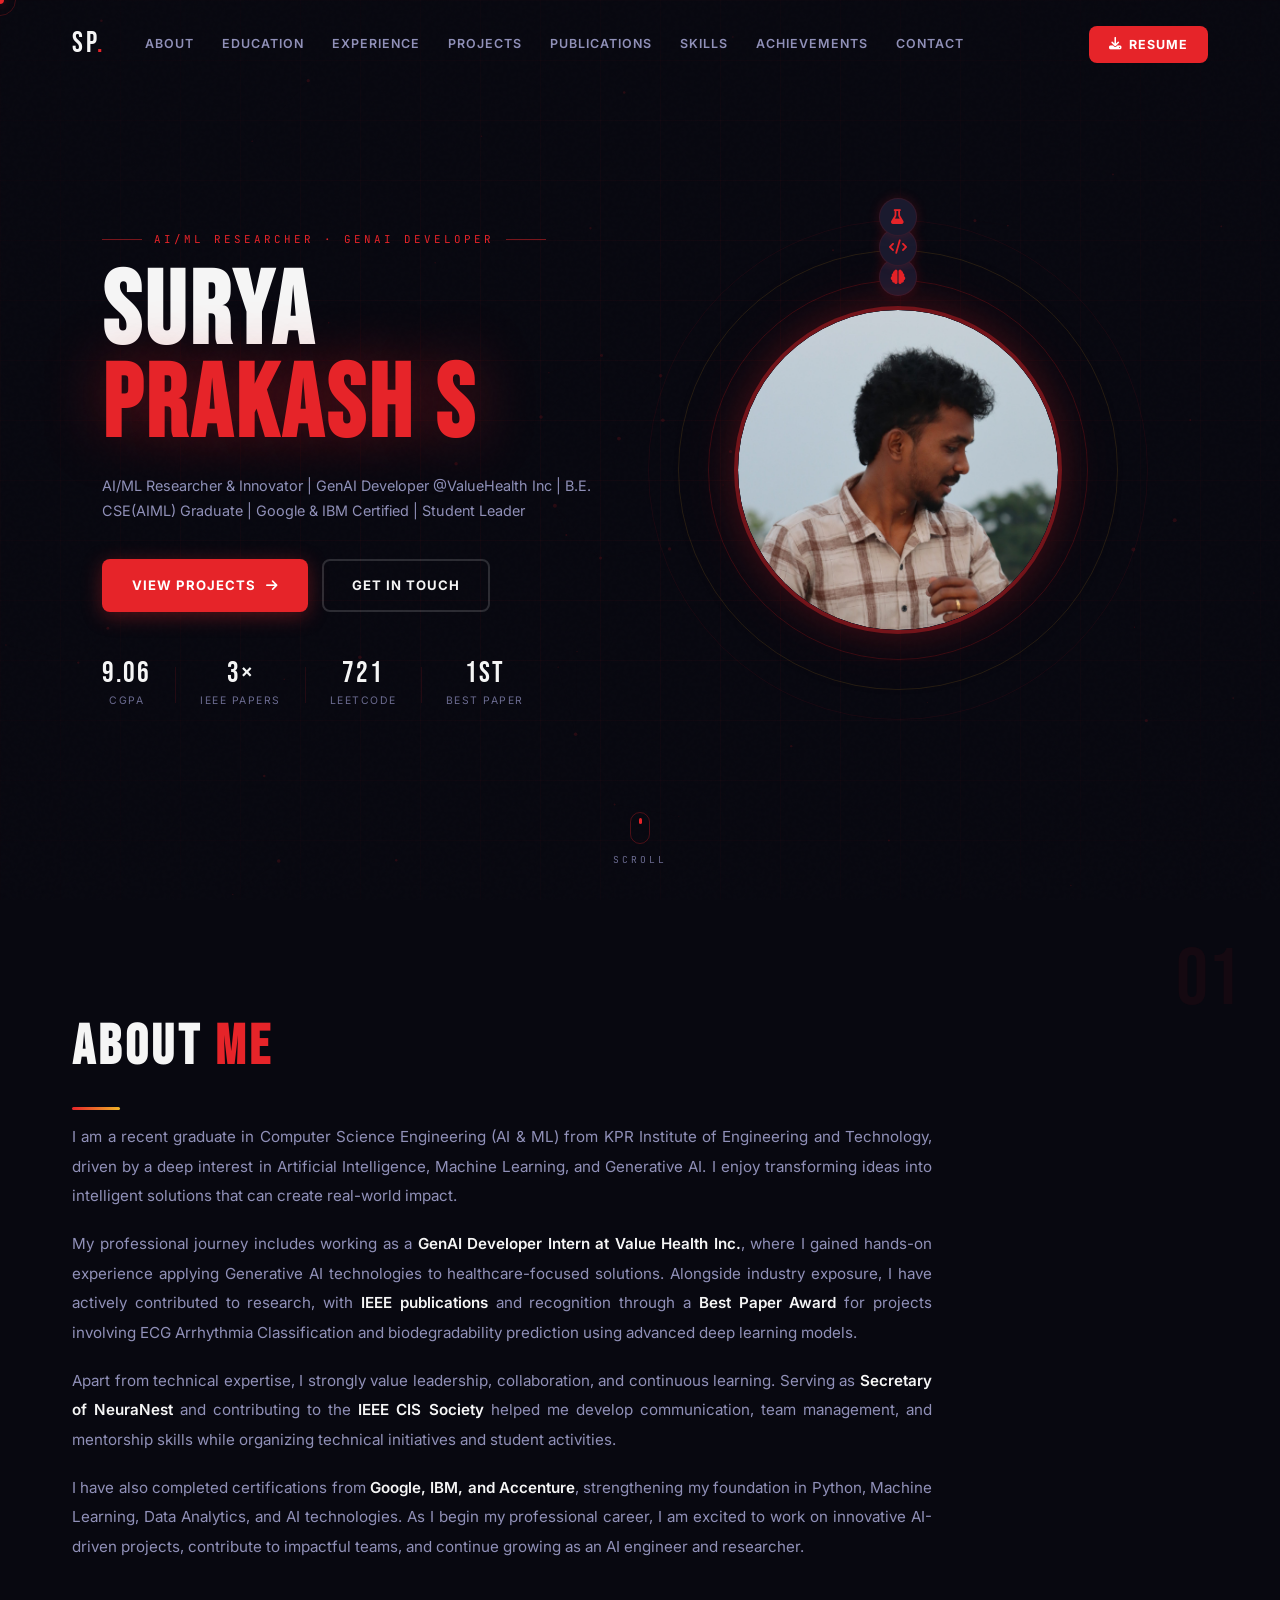
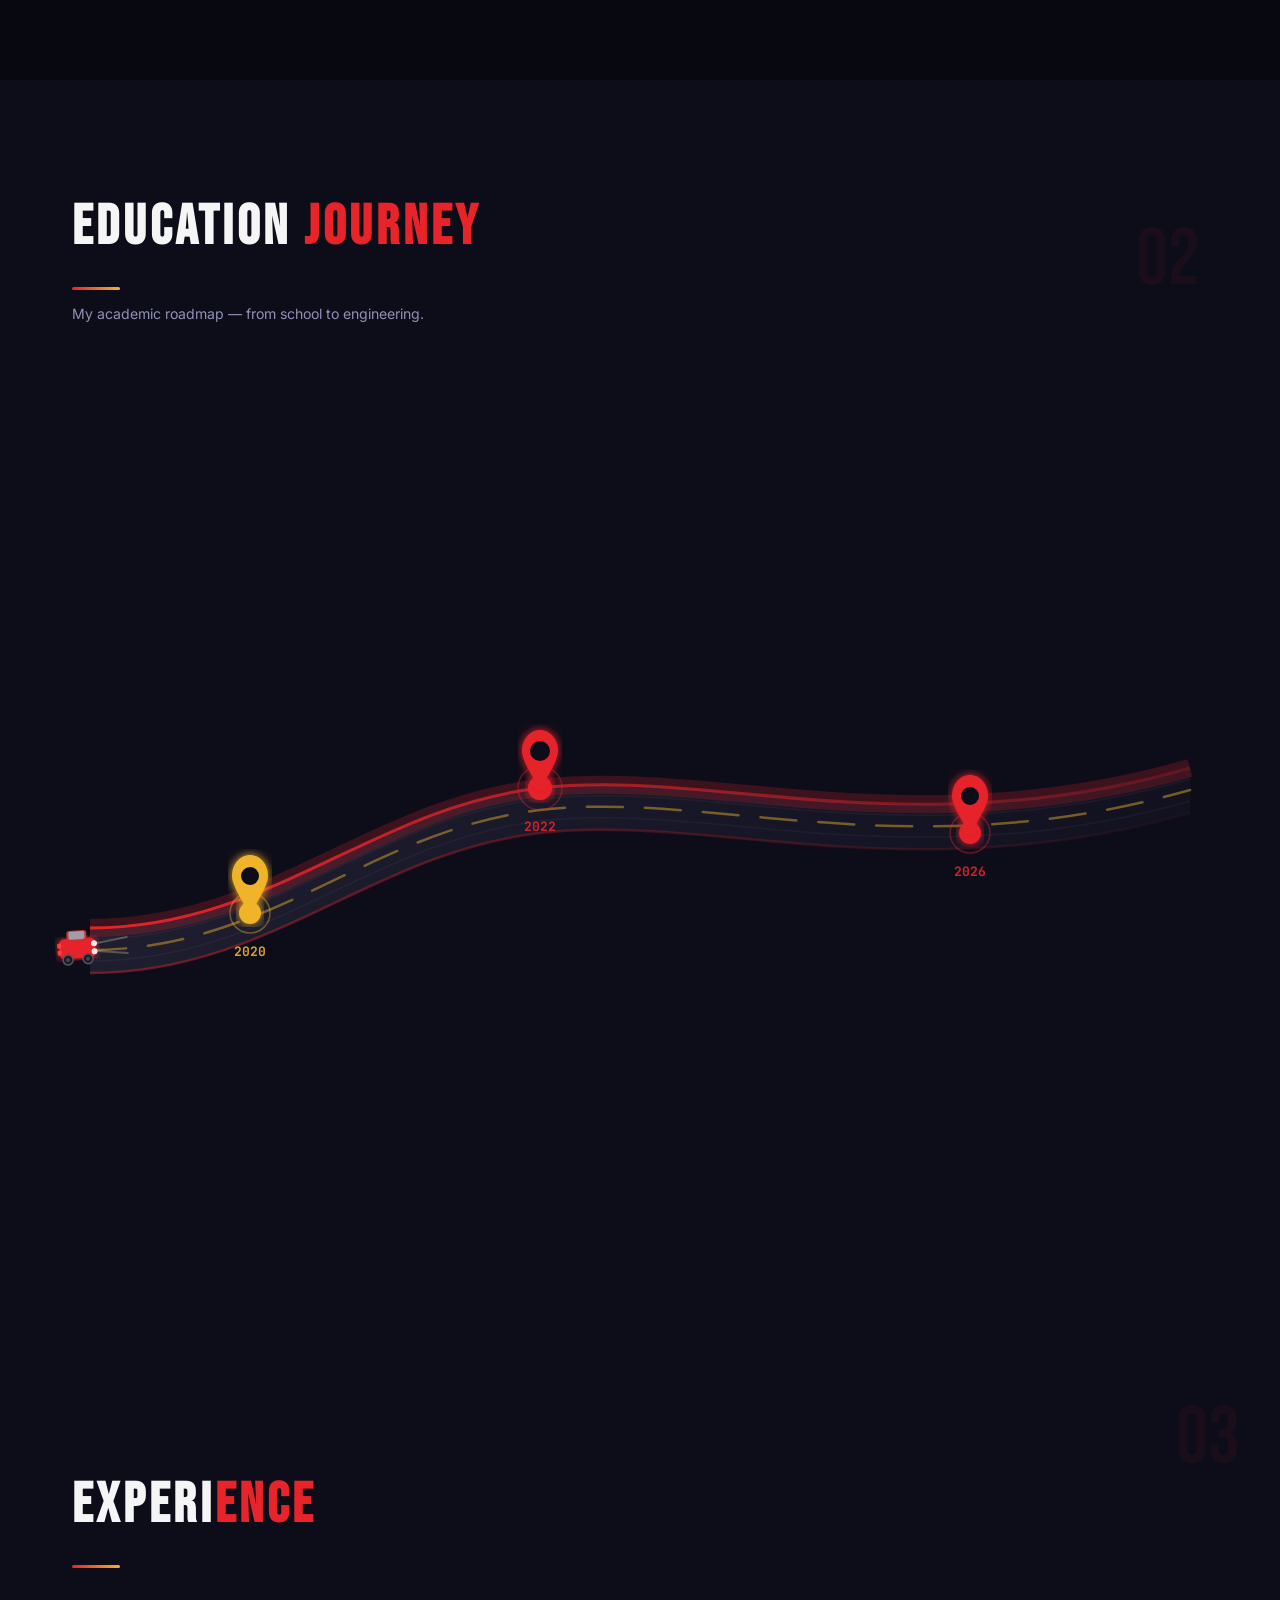
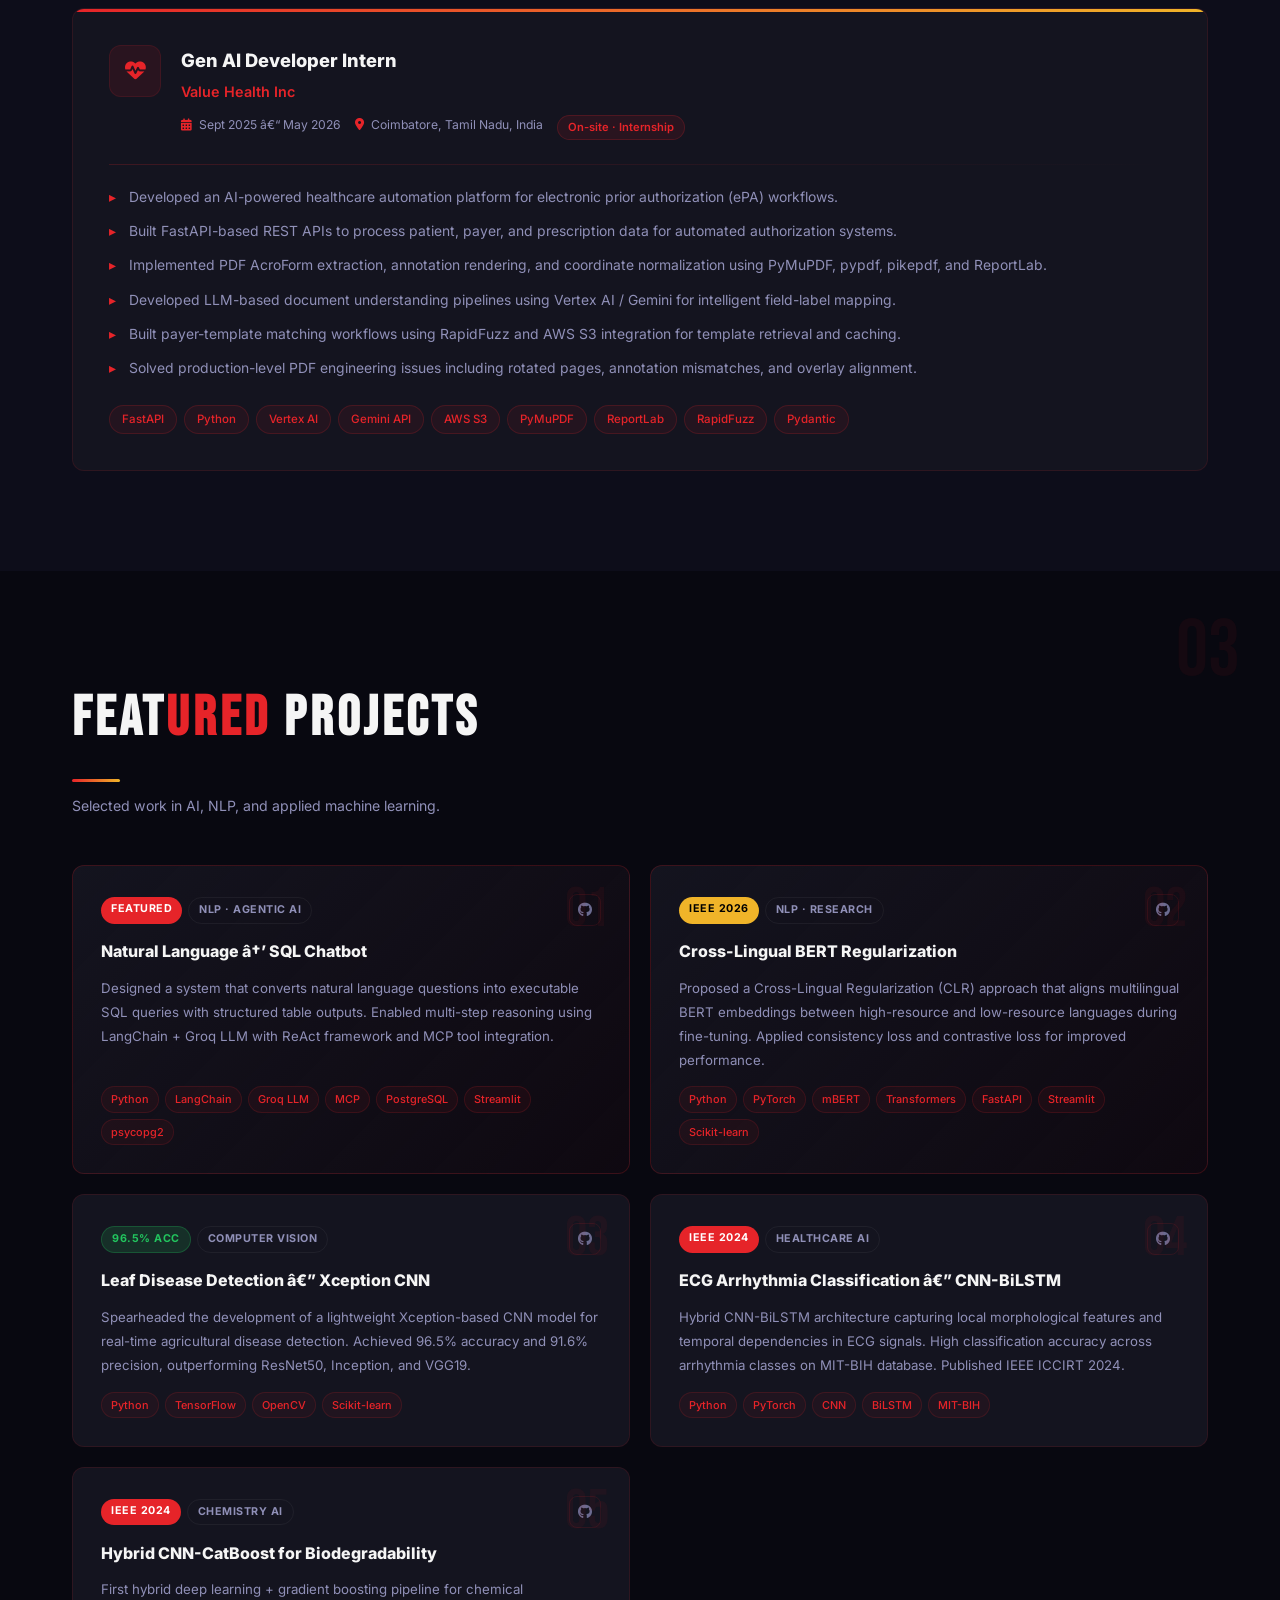
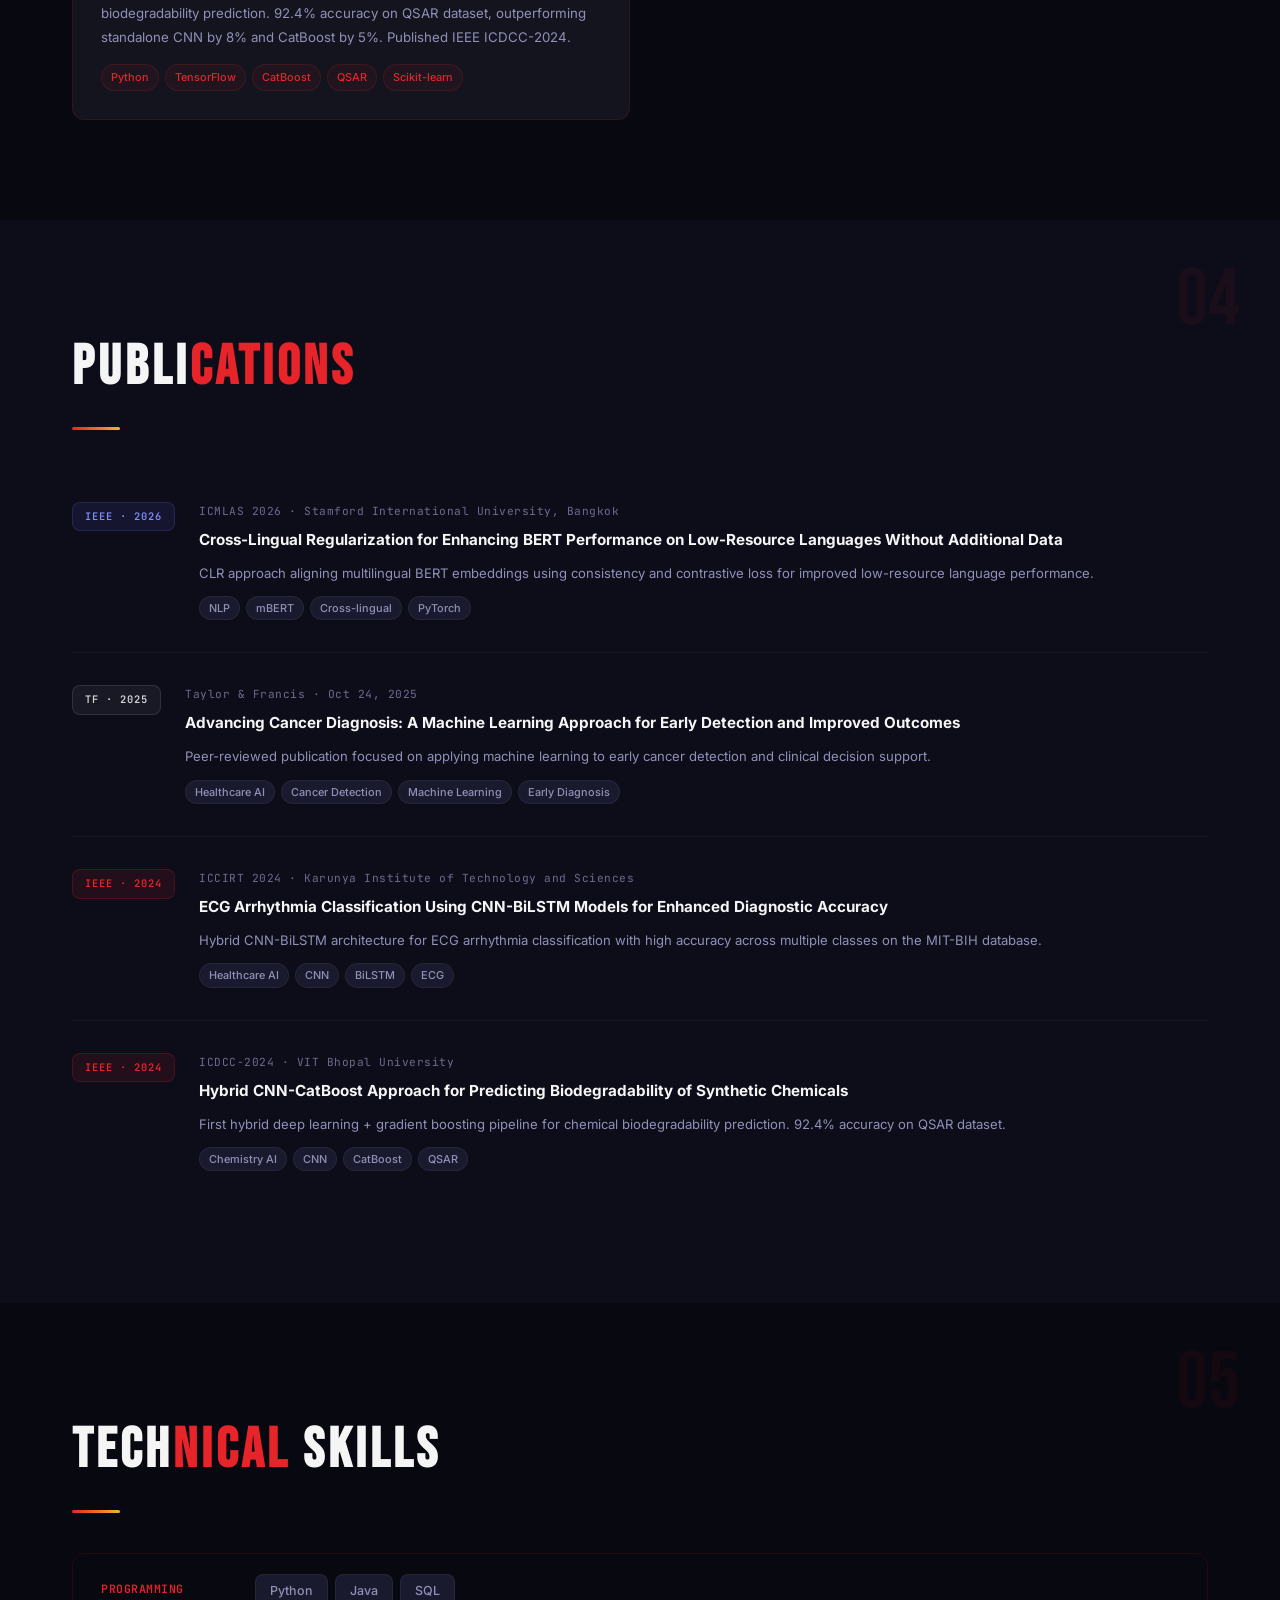
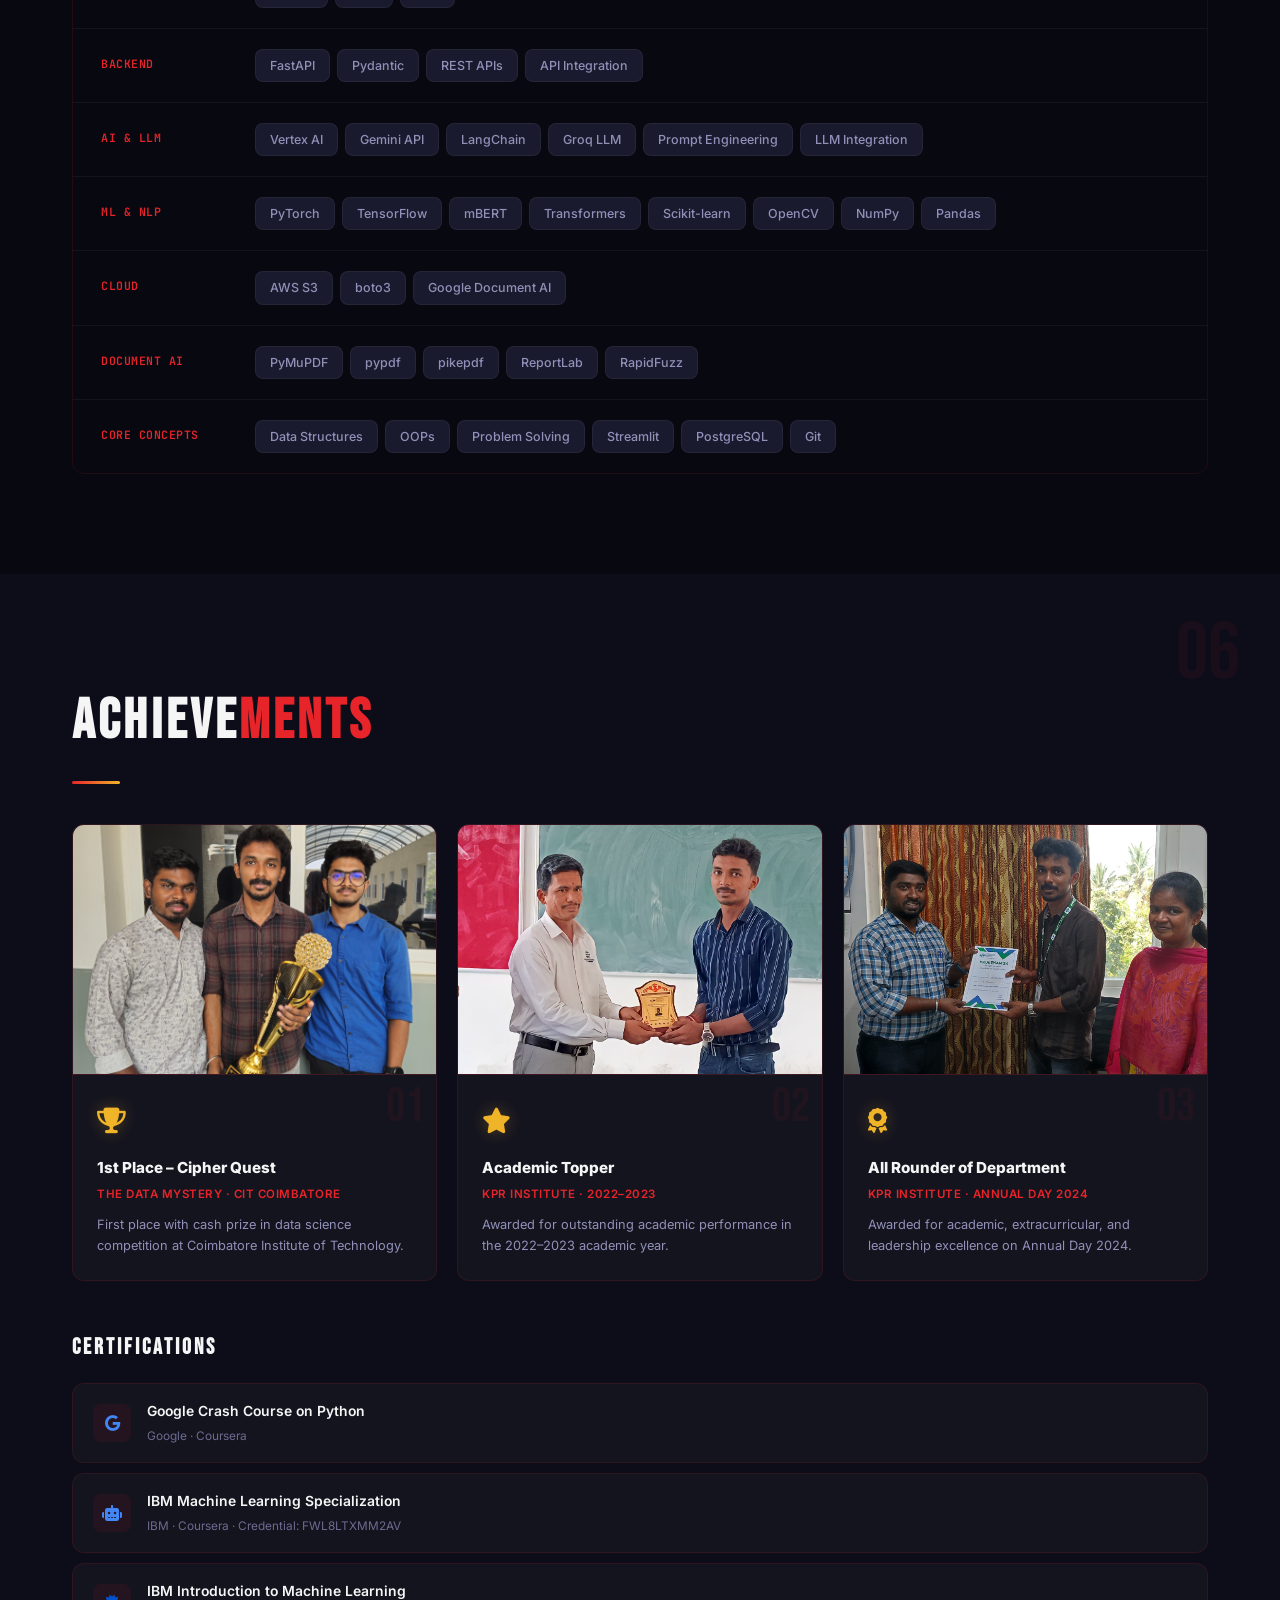
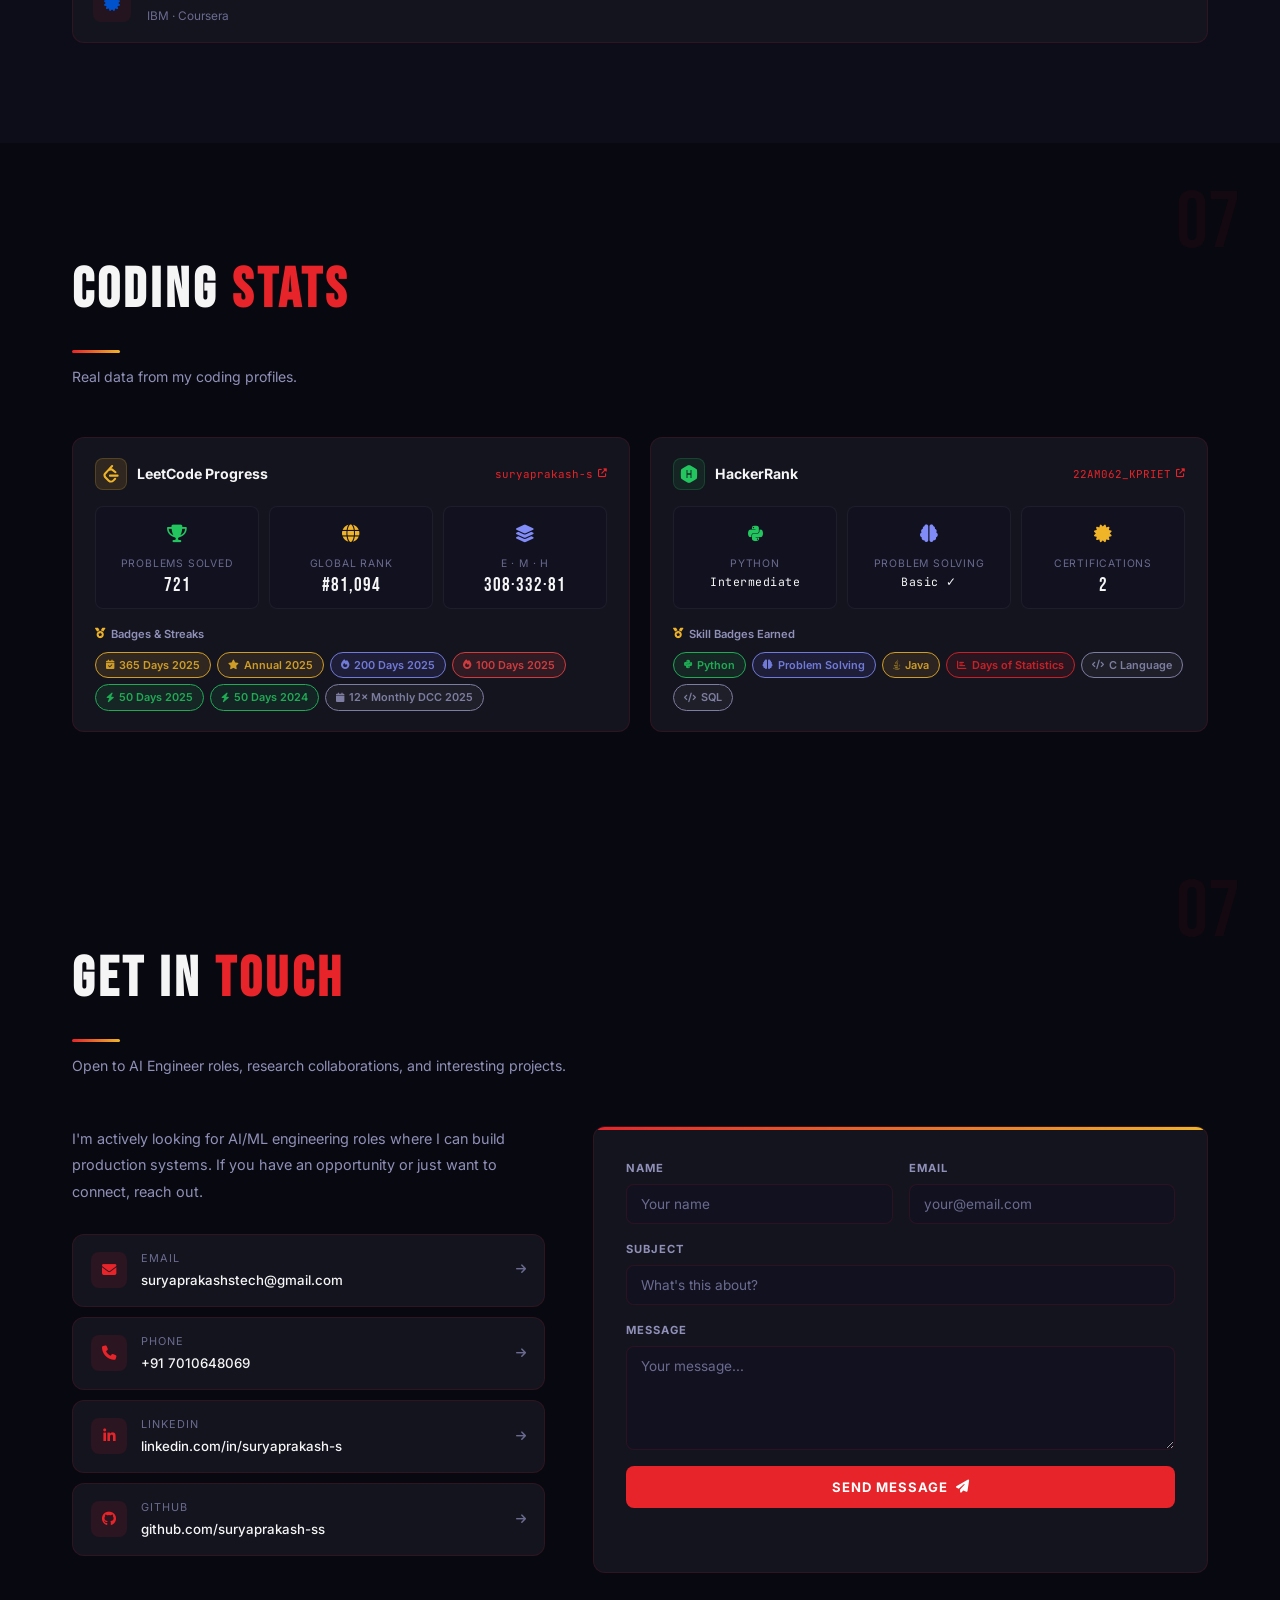
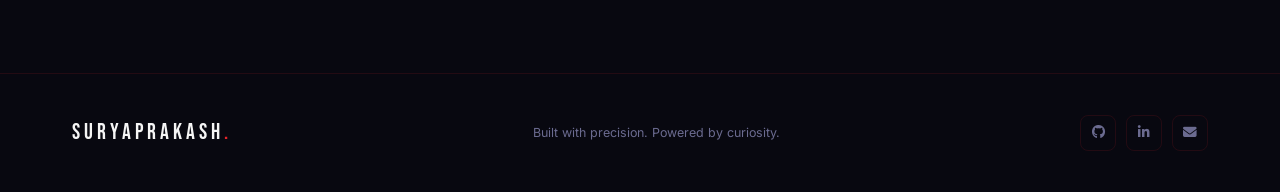
==== commit 9a60d32b: "Final Git Push" ====
--- a/index.html
+++ b/index.html
@@ -5,6 +5,7 @@
   <meta name="viewport" content="width=device-width, initial-scale=1.0" />
   <title>Suryaprakash S â€” AI/ML Engineer</title>
   <meta name="description" content="Suryaprakash S â€” Gen AI Developer, IEEE Published Researcher, AI/ML Engineer." />
+  <link rel="icon" type="image/svg+xml" href="data:image/svg+xml,%3Csvg xmlns='http://www.w3.org/2000/svg' viewBox='0 0 64 64'%3E%3Crect width='64' height='64' rx='12' fill='%23080810'/%3E%3Crect width='64' height='64' rx='12' fill='none' stroke='%23E62429' stroke-width='3'/%3E%3Ctext x='50%25' y='50%25' dominant-baseline='central' text-anchor='middle' font-family='Arial Black' font-size='28' font-weight='900' fill='%23E62429'%3ESP%3C/text%3E%3C/svg%3E" />
   <link rel="stylesheet" href="style.css" />
   <link href="https://fonts.googleapis.com/css2?family=Inter:wght@300;400;500;600;700;800;900&family=Bebas+Neue&family=JetBrains+Mono:wght@400;500;600&display=swap" rel="stylesheet" />
   <link rel="stylesheet" href="https://cdnjs.cloudflare.com/ajax/libs/font-awesome/6.5.0/css/all.min.css" />
@@ -61,7 +62,7 @@
         <span class="hero-eyebrow-line"></span>
       </div>
       <h1 class="hero-name">
-        <span class="hero-name-first">SURYA</span><span class="hero-name-last">PRAKASH</span>
+        <span class="hero-name-first">SURYA</span><span class="hero-name-last">PRAKASH S</span>
       </h1>
       <p class="hero-desc">
         AI/ML Researcher &amp; Innovator | GenAI Developer @ValueHealth Inc | B.E. CSE(AIML) Graduate | Google &amp; IBM Certified | Student Leader
@@ -84,12 +85,16 @@
         <div class="hs-item"><div class="hs-val">1st</div><div class="hs-lbl">Best Paper</div></div>
       </div>
     </div>
-    <div class="hero-visual" aria-hidden="true">
+    <div class="hero-visual" aria-hidden="false">
       <div class="hv-ring hv-ring-1"></div>
       <div class="hv-ring hv-ring-2"></div>
       <div class="hv-ring hv-ring-3"></div>
       <div class="hv-core">
-        <div class="hv-avatar">SP</div>
+        <!-- Replace profile.jpg with your actual photo -->
+        <div class="hv-photo-wrap">
+          <img src="assets/images/profile.jpg" alt="Suryaprakash S" class="hv-photo" onerror="this.style.display='none';this.nextElementSibling.style.display='flex'"/>
+          <div class="hv-photo-fallback">SP</div>
+        </div>
       </div>
       <div class="hv-orbit hv-orbit-1">
         <div class="hv-orb"><i class="fas fa-brain"></i></div>
@@ -111,7 +116,7 @@
   <section class="section" id="about">
     <div class="container">
       <div class="sec-label">01</div>
-      <h2 class="sec-title">ABOUT <span>ME</span></h2>
+      <h2 class="sec-title" data-text="ABOUT ME">ABOUT <span>ME</span></h2>
       <div class="about-full">
         <p>I am a recent graduate in Computer Science Engineering (AI &amp; ML) from KPR Institute of Engineering and Technology, driven by a deep interest in Artificial Intelligence, Machine Learning, and Generative AI. I enjoy transforming ideas into intelligent solutions that can create real-world impact.</p>
         <p>My professional journey includes working as a <strong>GenAI Developer Intern at Value Health Inc.</strong>, where I gained hands-on experience applying Generative AI technologies to healthcare-focused solutions. Alongside industry exposure, I have actively contributed to research, with <strong>IEEE publications</strong> and recognition through a <strong>Best Paper Award</strong> for projects involving ECG Arrhythmia Classification and biodegradability prediction using advanced deep learning models.</p>
@@ -124,7 +129,7 @@
   <section class="section section-dark" id="education">
     <div class="container-edu">
       <div class="sec-label">02</div>
-      <h2 class="sec-title edu-sec-title">EDUCATION <span>JOURNEY</span></h2>
+      <h2 class="sec-title edu-sec-title" data-text="EDUCATION JOURNEY">EDUCATION <span>JOURNEY</span></h2>
       <p class="sec-sub edu-sec-sub">My academic roadmap — from school to engineering.</p>
 
       <div class="ej-scene" id="ej-scene">
@@ -274,7 +279,7 @@
   <section class="section section-dark" id="experience">
     <div class="container">
       <div class="sec-label">03</div>
-      <h2 class="sec-title">EXPERI<span>ENCE</span></h2>
+      <h2 class="sec-title" data-text="EXPERIENCE">EXPERI<span>ENCE</span></h2>
 
       <div class="exp-card">
         <div class="exp-card-accent"></div>
@@ -311,7 +316,7 @@
   <section class="section" id="projects">
     <div class="container">
       <div class="sec-label">03</div>
-      <h2 class="sec-title">FEAT<span>URED</span> PROJECTS</h2>
+      <h2 class="sec-title" data-text="FEATURED PROJECTS">FEAT<span>URED</span> PROJECTS</h2>
       <p class="sec-sub">Selected work in AI, NLP, and applied machine learning.</p>
 
       <div class="proj-grid">
@@ -394,7 +399,7 @@
   <section class="section section-dark" id="publications">
     <div class="container">
       <div class="sec-label">04</div>
-      <h2 class="sec-title">PUBLI<span>CATIONS</span></h2>
+      <h2 class="sec-title" data-text="PUBLICATIONS">PUBLI<span>CATIONS</span></h2>
 
       <div class="pub-list">
 
@@ -446,7 +451,7 @@
   <section class="section" id="skills">
     <div class="container">
       <div class="sec-label">05</div>
-      <h2 class="sec-title">TECH<span>NICAL</span> SKILLS</h2>
+      <h2 class="sec-title" data-text="TECHNICAL SKILLS">TECH<span>NICAL</span> SKILLS</h2>
 
       <div class="skills-layout">
         <div class="skill-row">
@@ -485,7 +490,7 @@
   <section class="section section-dark" id="achievements">
     <div class="container">
       <div class="sec-label">06</div>
-      <h2 class="sec-title">ACHIEVE<span>MENTS</span></h2>
+      <h2 class="sec-title" data-text="ACHIEVEMENTS">ACHIEVE<span>MENTS</span></h2>
 
       <div class="ach-grid">
         <div class="ach-card">
@@ -571,7 +576,7 @@
   <section class="section" id="stats">
     <div class="container">
       <div class="sec-label">07</div>
-      <h2 class="sec-title">CODING <span>STATS</span></h2>
+      <h2 class="sec-title" data-text="CODING STATS">CODING <span>STATS</span></h2>
       <p class="sec-sub">Real data from my coding profiles.</p>
 
       <div class="coding-stats-grid">
@@ -666,7 +671,7 @@
   <section class="section" id="contact">
     <div class="container">
       <div class="sec-label">07</div>
-      <h2 class="sec-title">GET IN <span>TOUCH</span></h2>
+      <h2 class="sec-title" data-text="GET IN TOUCH">GET IN <span>TOUCH</span></h2>
       <p class="sec-sub">Open to AI Engineer roles, research collaborations, and interesting projects.</p>
 
       <div class="contact-layout">
@@ -728,3 +733,5 @@
 </body>
 </html>
 
+
+
--- a/style.css
+++ b/style.css
@@ -368,10 +368,20 @@
   background: var(--border);
 }
 
-/* Hero Visual */
+/* ── HERO VISUAL — Profile Photo + Orbiting Rings ──
+   Layout (all centered):
+   hero-visual:  460px × 460px  container
+   hv-ring-3:    420px  outermost decorative ring
+   hv-ring-2:    360px  middle ring
+   hv-ring-1:    300px  inner ring
+   hv-core:      220px  profile photo circle  ← sits inside ring-1
+   hv-orbit-1:   300px  matches ring-1
+   hv-orbit-2:   360px  matches ring-2
+   hv-orbit-3:   420px  matches ring-3
+*/
 .hero-visual {
   position: relative;
-  width: 380px; height: 380px;
+  width: 460px; height: 460px;
   display: flex; align-items: center; justify-content: center;
   flex-shrink: 0;
   z-index: 2;
@@ -382,55 +392,85 @@
   border: 1px solid;
 }
 .hv-ring-1 {
-  width: 320px; height: 320px;
-  border-color: rgba(230,36,41,0.15);
+  width: 300px; height: 300px;
+  border-color: rgba(230,36,41,0.2);
   animation: ring-spin 20s linear infinite;
 }
 .hv-ring-2 {
-  width: 260px; height: 260px;
-  border-color: rgba(240,180,41,0.1);
+  width: 360px; height: 360px;
+  border-color: rgba(240,180,41,0.12);
   animation: ring-spin 14s linear infinite reverse;
 }
 .hv-ring-3 {
-  width: 200px; height: 200px;
-  border-color: rgba(230,36,41,0.08);
+  width: 420px; height: 420px;
+  border-color: rgba(230,36,41,0.07);
   animation: ring-spin 8s linear infinite;
 }
 @keyframes ring-spin { to { transform: rotate(360deg); } }
+
+/* Profile photo circle — 220px, sits inside ring-1 (300px) with 40px gap each side */
 .hv-core {
-  width: 130px; height: 130px;
+  width: 220px; height: 220px;
   border-radius: 50%;
-  background: linear-gradient(135deg, var(--red-dark), #8b0000);
+  background: var(--card2);
   display: flex; align-items: center; justify-content: center;
-  box-shadow: 0 0 60px rgba(230,36,41,0.4), 0 0 120px rgba(230,36,41,0.15);
+  box-shadow:
+    0 0 0 4px rgba(230,36,41,0.35),
+    0 0 40px rgba(230,36,41,0.25),
+    0 0 80px rgba(230,36,41,0.1);
   z-index: 2;
-}
-.hv-avatar {
+  overflow: hidden;
+  padding: 0;
+}
+
+/* Photo wrapper */
+.hv-photo-wrap {
+  width: 100%; height: 100%;
+  border-radius: 50%;
+  overflow: hidden;
+  position: relative;
+}
+.hv-photo {
+  width: 100%; height: 100%;
+  object-fit: cover;
+  object-position: center top;
+  border-radius: 50%;
+  display: block;
+}
+.hv-photo-fallback {
+  display: none;
+  width: 100%; height: 100%;
+  border-radius: 50%;
+  align-items: center; justify-content: center;
   font-family: var(--display);
-  font-size: 2.5rem;
+  font-size: 3.5rem;
   color: #fff;
   letter-spacing: 4px;
-}
+  background: linear-gradient(135deg, var(--red-dark), #8b0000);
+}
+
+/* Orbits — diameters match the rings exactly */
 .hv-orbit {
   position: absolute;
   border-radius: 50%;
   display: flex; align-items: flex-start; justify-content: center;
 }
-.hv-orbit-1 { width: 200px; height: 200px; animation: ring-spin 7s linear infinite; }
-.hv-orbit-2 { width: 260px; height: 260px; animation: ring-spin 11s linear infinite reverse; }
-.hv-orbit-3 { width: 320px; height: 320px; animation: ring-spin 16s linear infinite; }
+.hv-orbit-1 { width: 300px; height: 300px; animation: ring-spin 7s  linear infinite; }
+.hv-orbit-2 { width: 360px; height: 360px; animation: ring-spin 11s linear infinite reverse; }
+.hv-orbit-3 { width: 420px; height: 420px; animation: ring-spin 16s linear infinite; }
+
 .hv-orb {
-  width: 36px; height: 36px;
+  width: 38px; height: 38px;
   border-radius: 50%;
   background: var(--card2);
   border: 1px solid var(--border);
   display: flex; align-items: center; justify-content: center;
-  font-size: 0.85rem;
+  font-size: 0.9rem;
   color: var(--red);
-  margin-top: -18px;
+  margin-top: -19px;
   box-shadow: 0 0 12px rgba(230,36,41,0.2);
 }
-.hv-orbit-1 .hv-orb { animation: ring-spin 7s linear infinite reverse; }
+.hv-orbit-1 .hv-orb { animation: ring-spin 7s  linear infinite reverse; }
 .hv-orbit-2 .hv-orb { animation: ring-spin 11s linear infinite; }
 .hv-orbit-3 .hv-orb { animation: ring-spin 16s linear infinite reverse; }
 
@@ -3848,3 +3888,91 @@
   margin-bottom: 36px;
   max-width: 520px;
 }
+
+/* ── HERO PROFILE PHOTO ── */
+
+/* Make the profile photo much larger while keeping the orbit/ring animation aligned */
+.hv-core {
+  width: 320px !important;
+  height: 320px !important;
+  border-radius: 50% !important;
+  background: linear-gradient(135deg, var(--card2), var(--bg3)) !important;
+  box-shadow: 0 0 0 4px rgba(230,36,41,0.4),
+              0 0 40px rgba(230,36,41,0.25),
+              0 0 80px rgba(230,36,41,0.1) !important;
+  overflow: hidden !important;
+  padding: 0 !important;
+}
+
+/* Photo wrapper fills the core */
+.hv-photo-wrap {
+  width: 100%;
+  height: 100%;
+  border-radius: 50%;
+  overflow: hidden;
+  position: relative;
+}
+
+/* Actual photo */
+.hv-photo {
+  width: 100%;
+  height: 100%;
+  object-fit: cover;
+  object-position: center top;
+  border-radius: 50%;
+  display: block;
+}
+
+/* Fallback when no photo — shows SP initials */
+.hv-photo-fallback {
+  display: none;
+  width: 100%;
+  height: 100%;
+  border-radius: 50%;
+  align-items: center;
+  justify-content: center;
+  font-family: var(--display);
+  font-size: 3.5rem;
+  color: var(--red);
+  letter-spacing: 4px;
+  background: linear-gradient(135deg, var(--red-dark), #8b0000);
+}
+
+/* Scale up the orbit rings to match bigger core */
+.hv-ring-1 { width: 380px !important; height: 380px !important; }
+.hv-ring-2 { width: 440px !important; height: 440px !important; }
+.hv-ring-3 { width: 500px !important; height: 500px !important; }
+.hv-orbit-1 { width: 380px !important; height: 380px !important; }
+.hv-orbit-2 { width: 440px !important; height: 440px !important; }
+.hv-orbit-3 { width: 500px !important; height: 500px !important; }
+.hv-orb { margin-top: -22px !important; }
+
+/* Hero visual container — bigger to fit expanded rings */
+.hero-visual {
+  width: 560px !important;
+  height: 560px !important;
+}
+
+/* Responsive adjustments */
+@media (max-width: 1024px) {
+  .hv-core   { width: 250px !important; height: 250px !important; }
+  .hv-ring-1 { width: 330px !important; height: 330px !important; }
+  .hv-ring-2 { width: 380px !important; height: 380px !important; }
+  .hv-ring-3 { width: 430px !important; height: 430px !important; }
+  .hv-orbit-1 { width: 330px !important; height: 330px !important; }
+  .hv-orbit-2 { width: 380px !important; height: 380px !important; }
+  .hv-orbit-3 { width: 430px !important; height: 430px !important; }
+  .hero-visual { width: 520px !important; height: 520px !important; }
+}
+
+@media (max-width: 768px) {
+  .hv-core   { width: 200px !important; height: 200px !important; }
+  .hv-ring-1 { width: 260px !important; height: 260px !important; }
+  .hv-ring-2 { width: 310px !important; height: 310px !important; }
+  .hv-ring-3 { display: none !important; }
+  .hv-orbit-1 { width: 260px !important; height: 260px !important; }
+  .hv-orbit-2 { width: 310px !important; height: 310px !important; }
+  .hv-orbit-3 { display: none !important; }
+  .hero-visual { width: 380px !important; height: 380px !important; }
+  .hv-photo-fallback { font-size: 2.5rem !important; }
+}
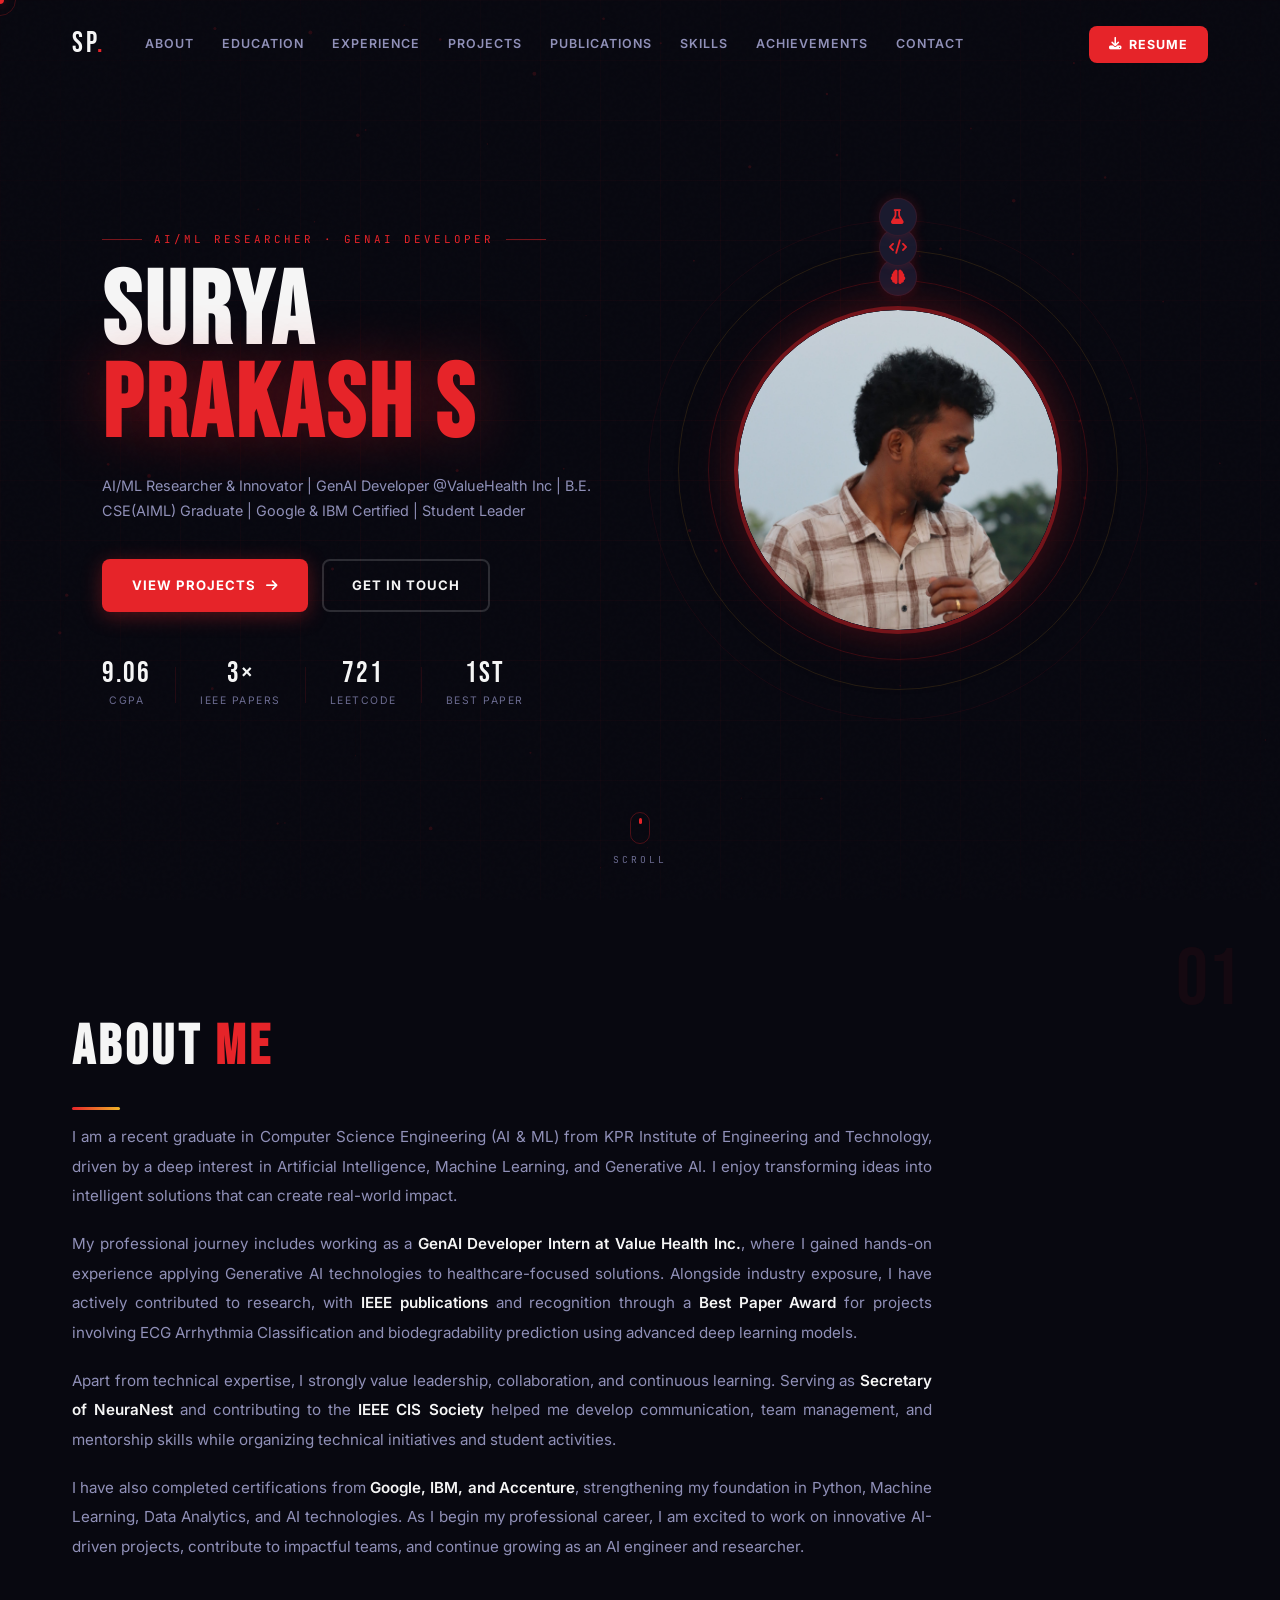
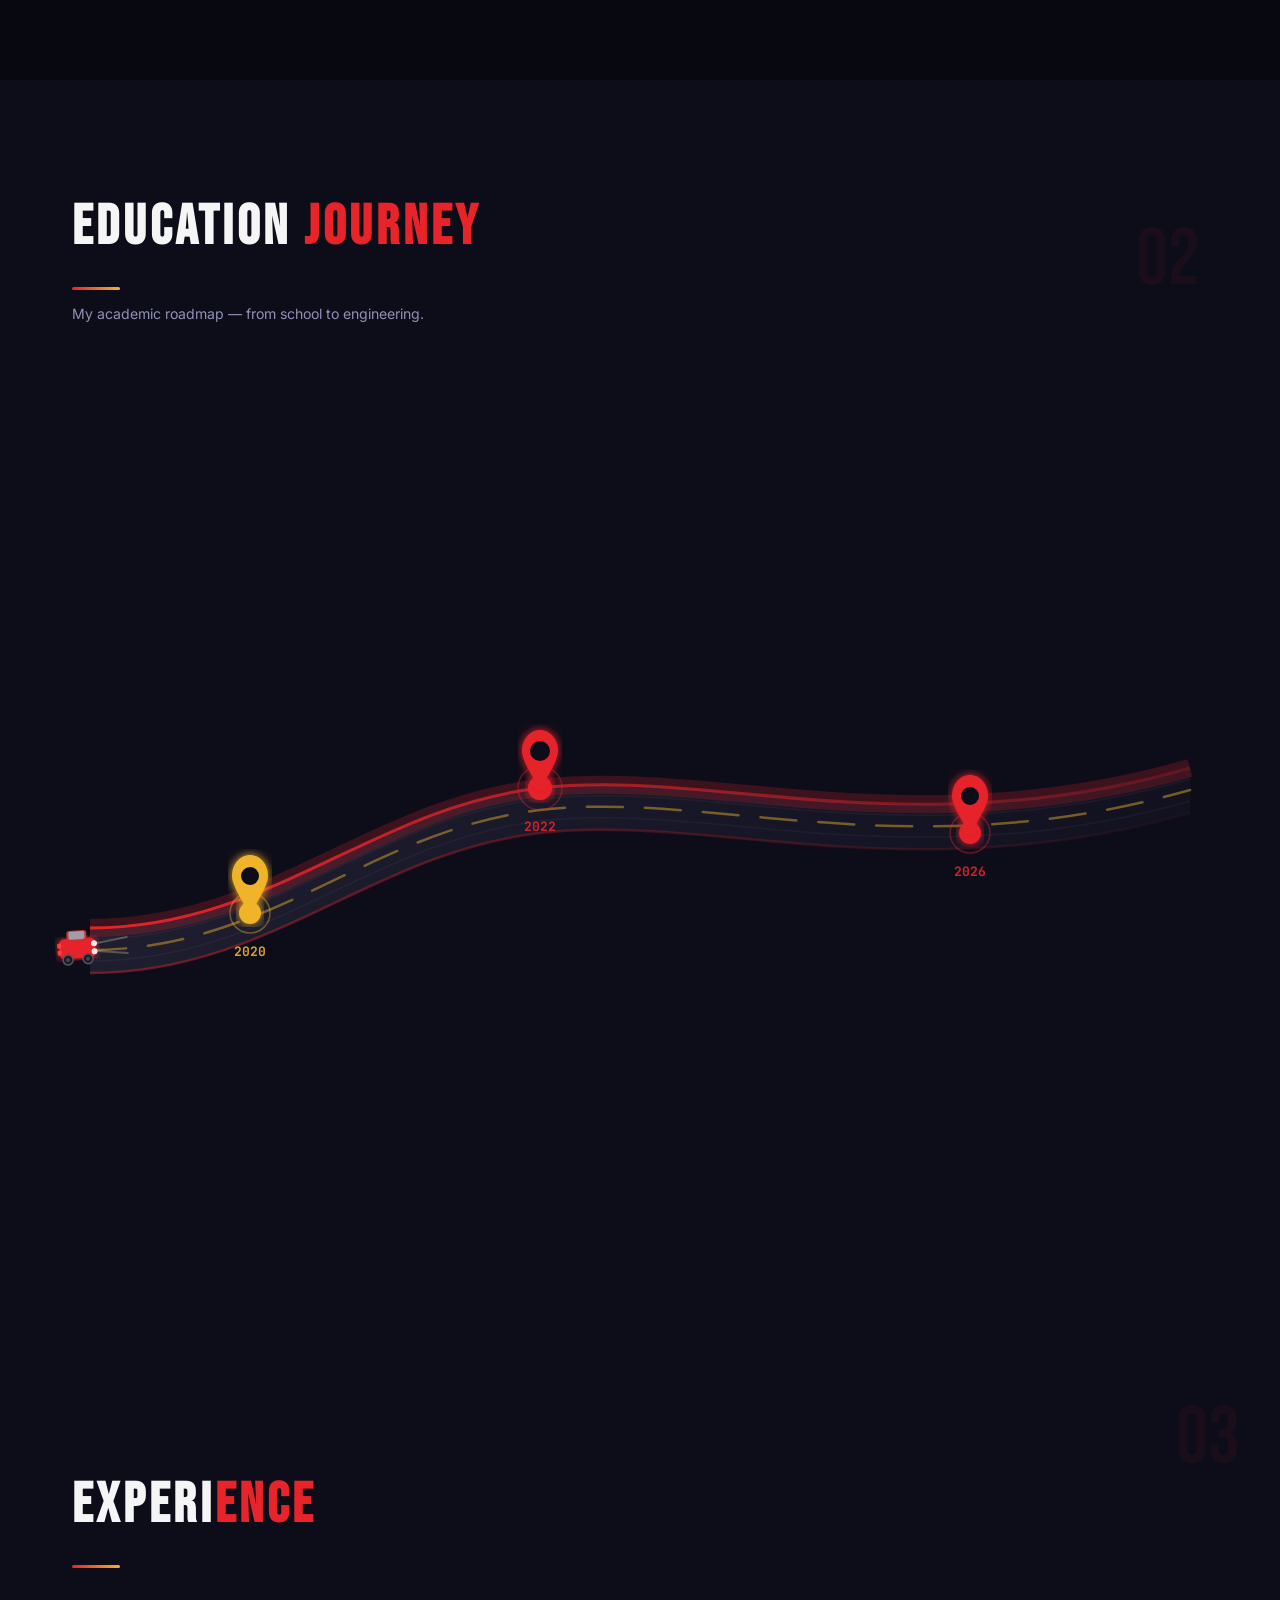
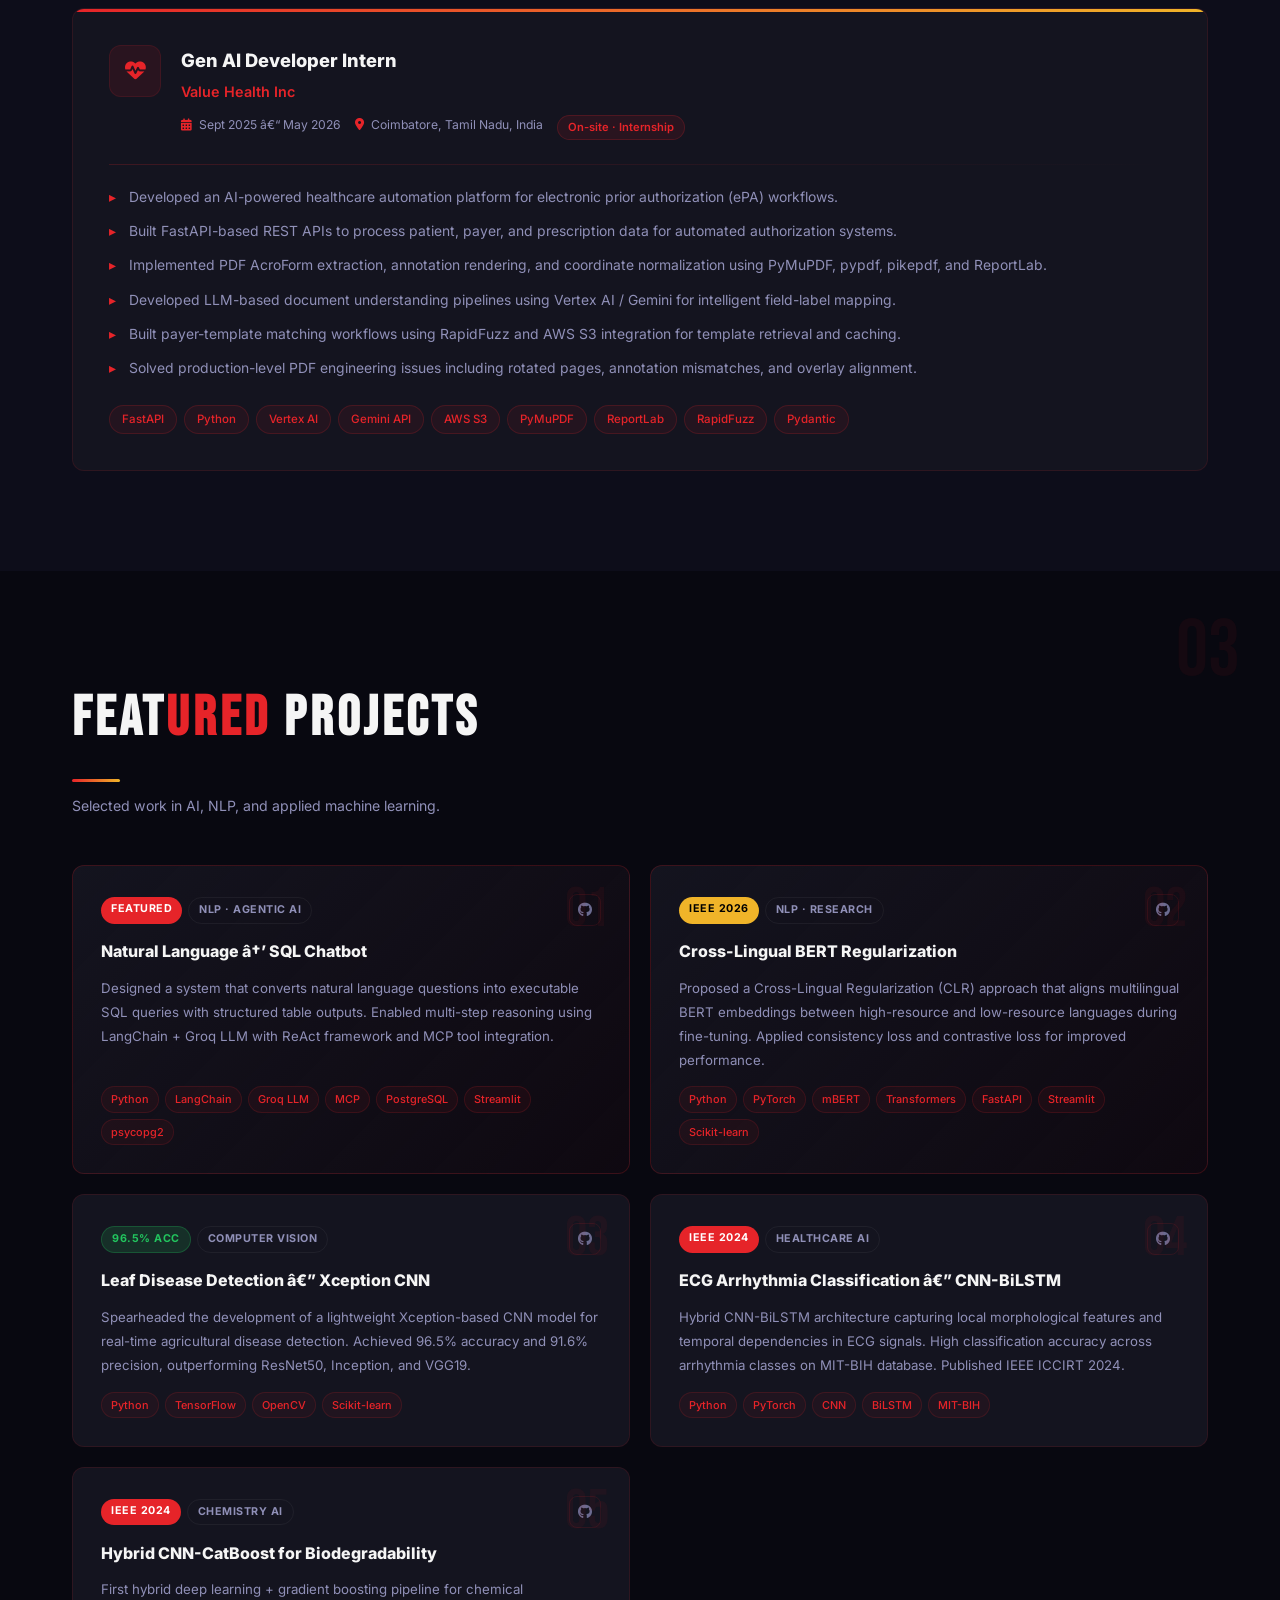
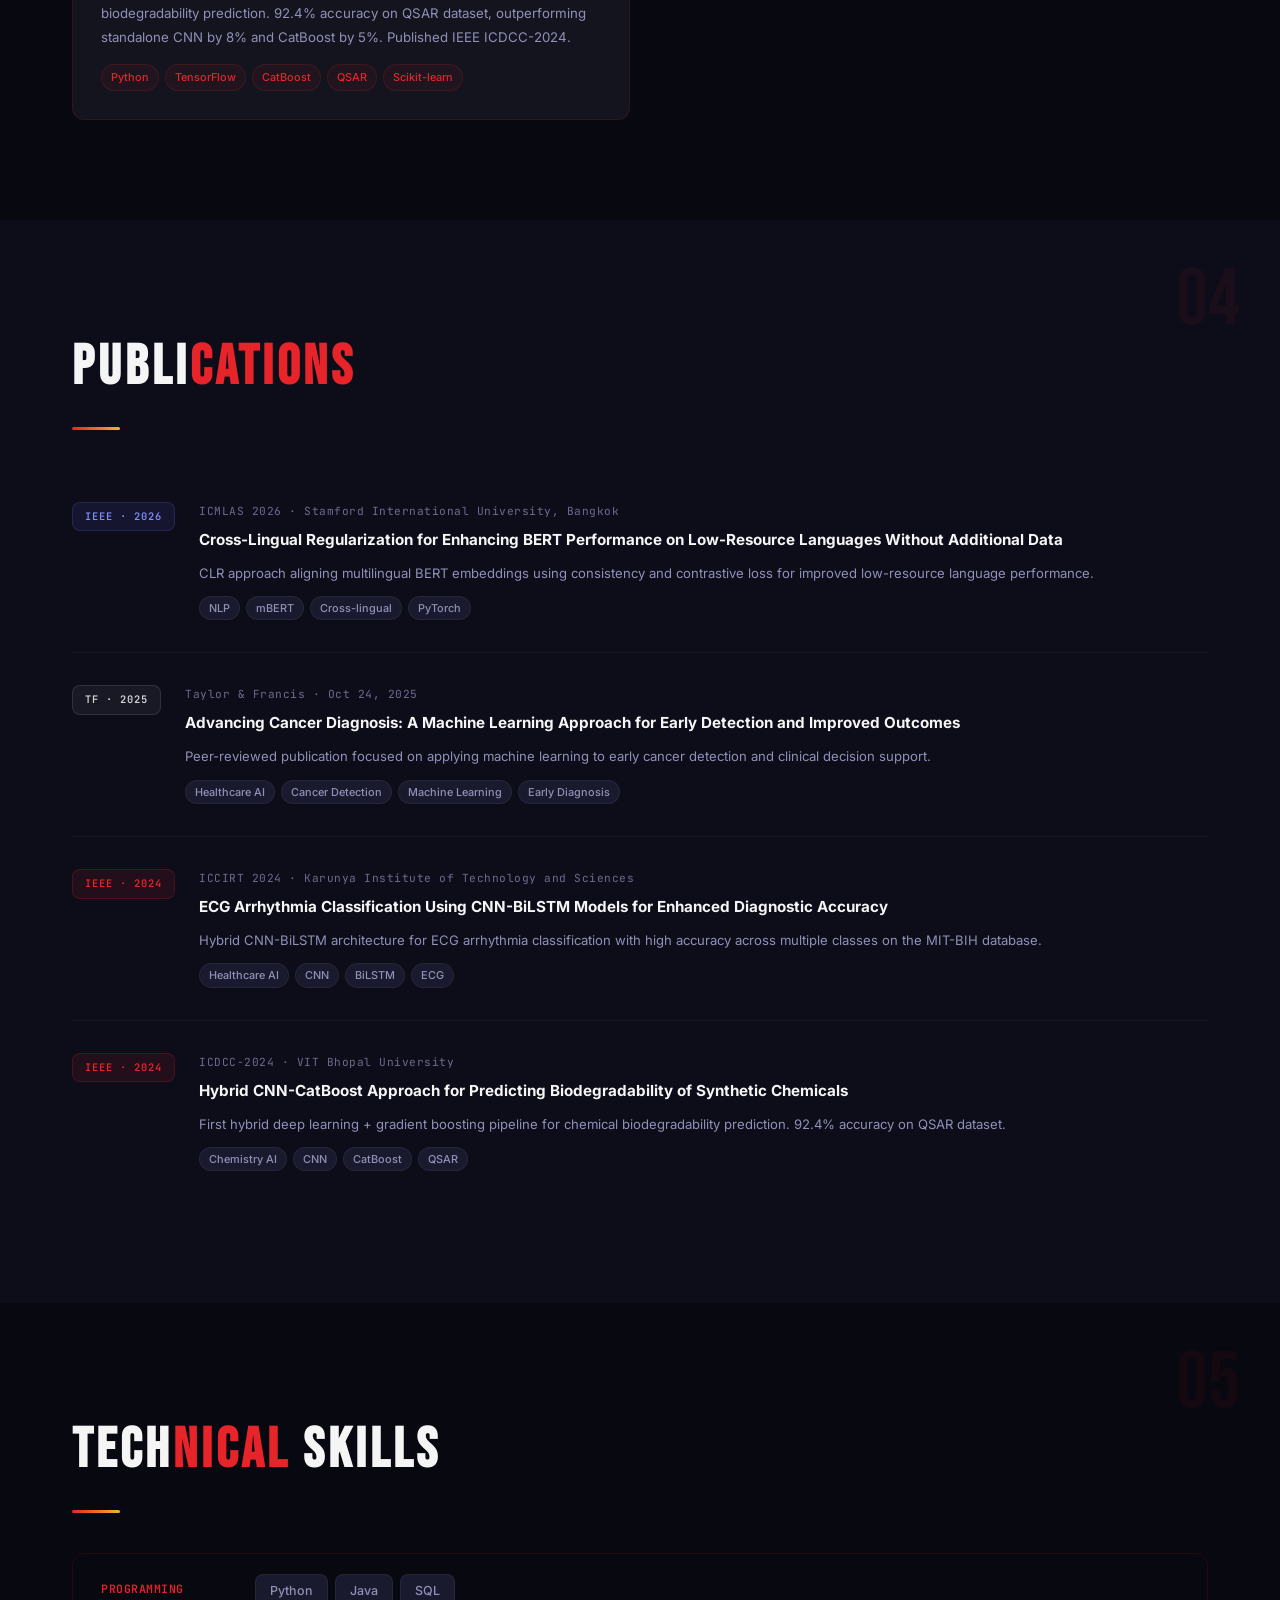
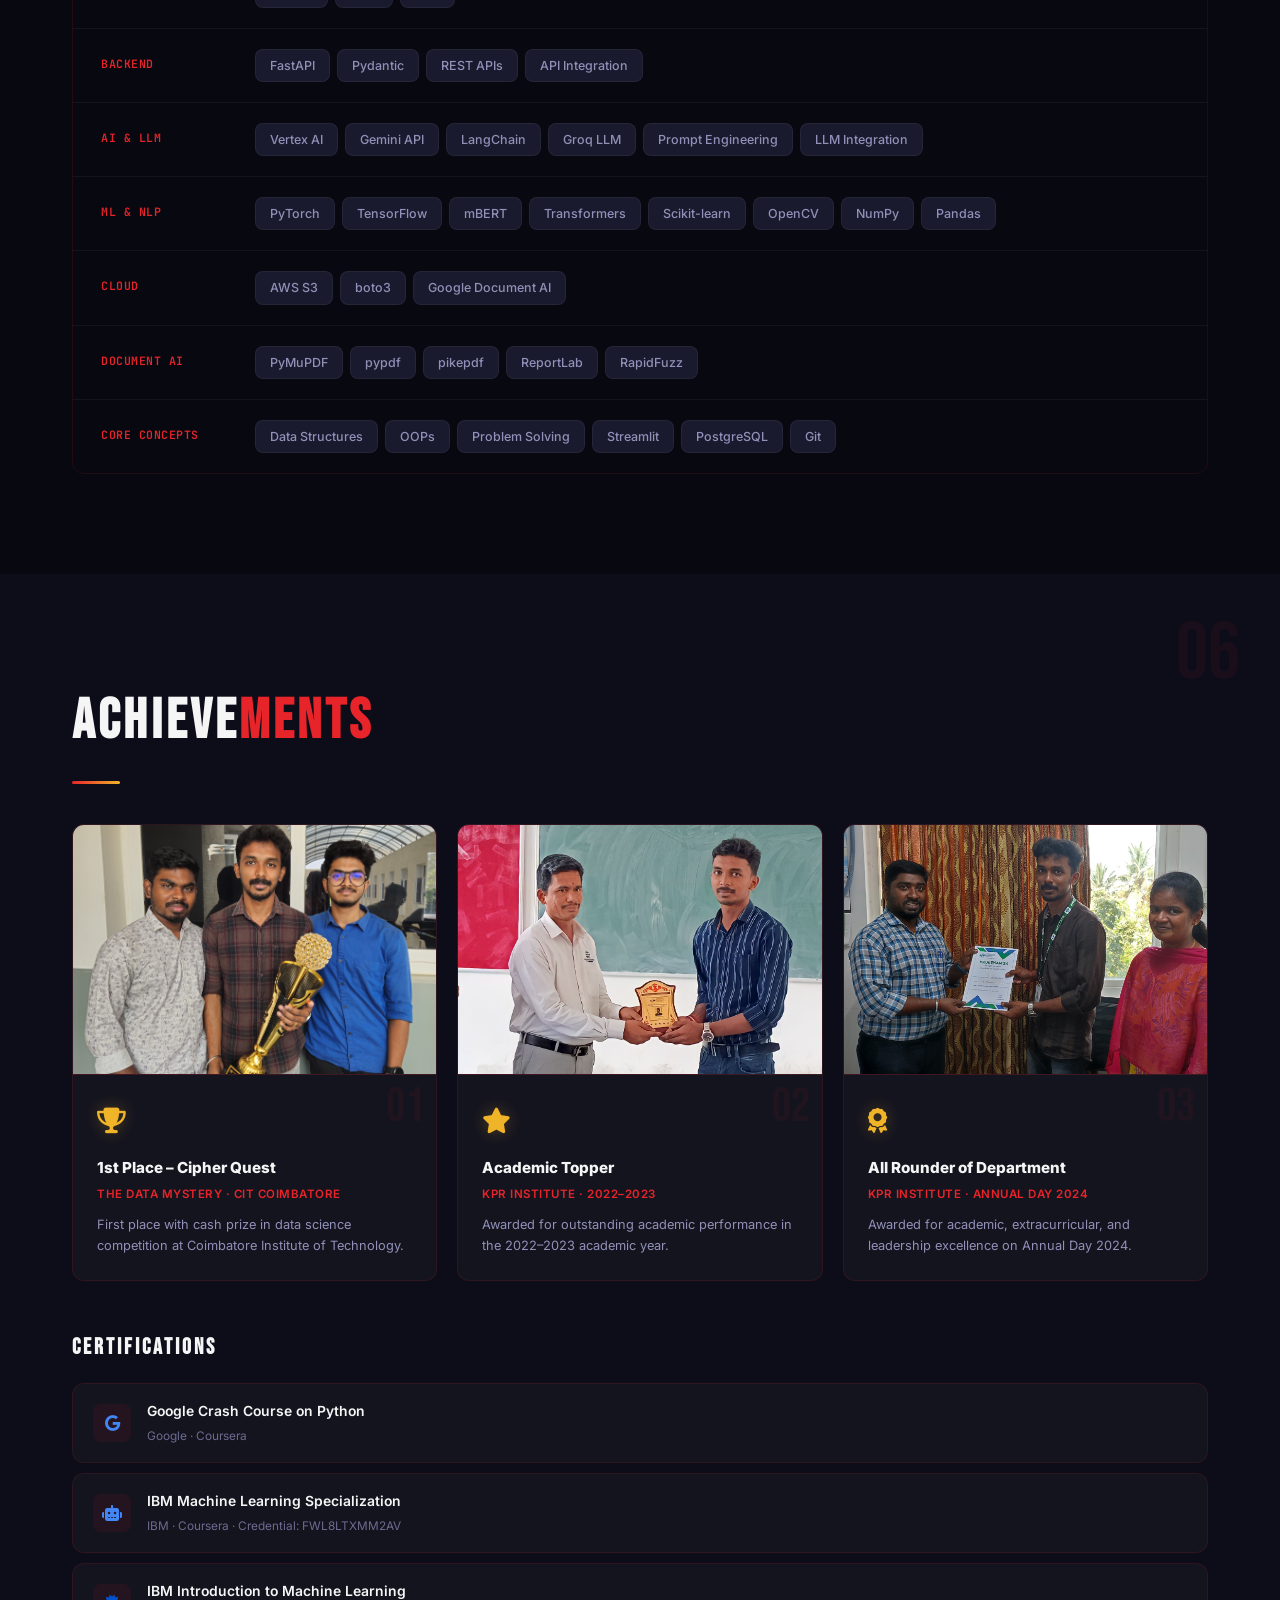
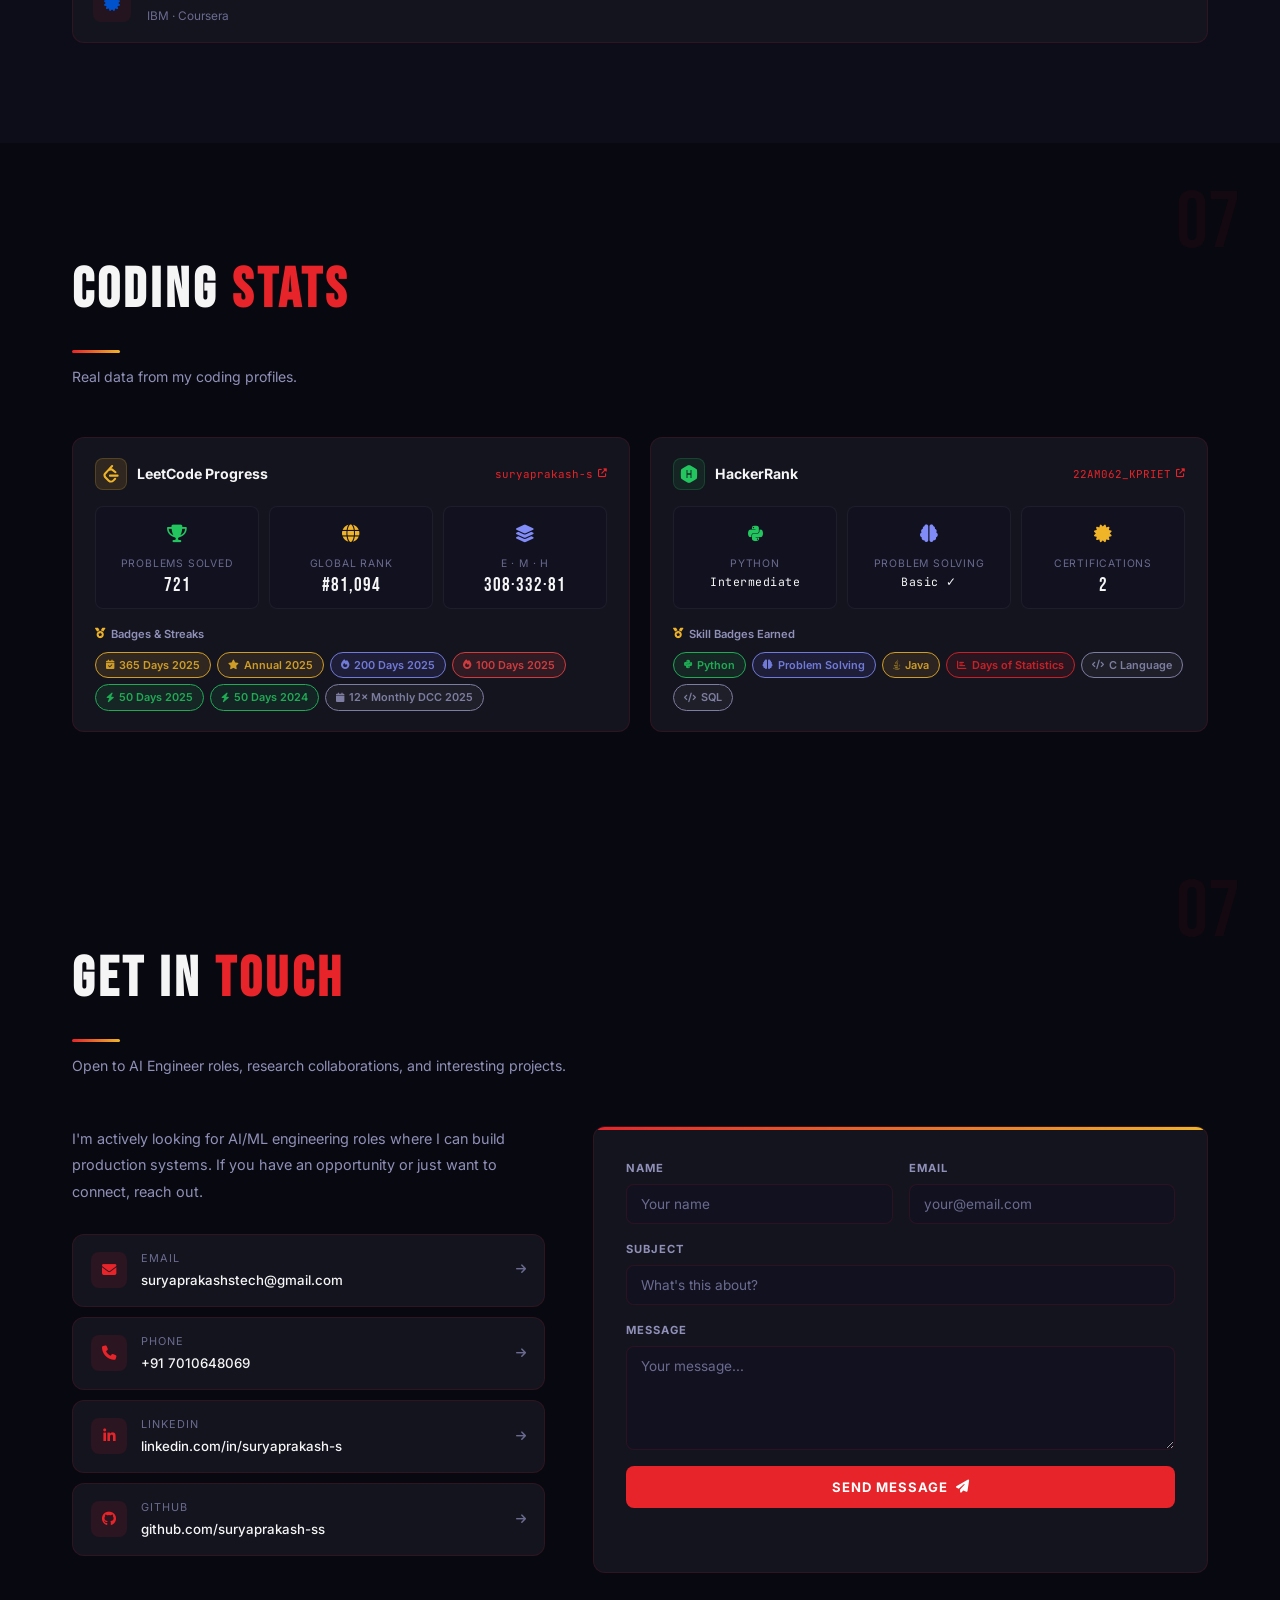
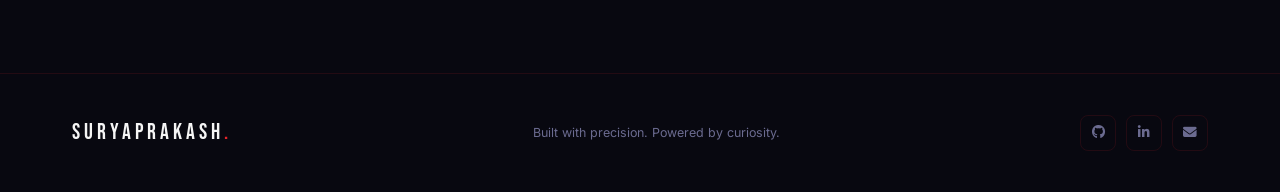
==== commit 2a2e466b: "Favicon update" ====
--- a/index.html
+++ b/index.html
@@ -4,7 +4,7 @@
   <meta charset="UTF-8" />
   <meta name="viewport" content="width=device-width, initial-scale=1.0" />
   <title>Suryaprakash S â€” AI/ML Engineer</title>
-  <meta name="description" content="Suryaprakash S â€” Gen AI Developer, IEEE Published Researcher, AI/ML Engineer." />
+  <meta name="description" content="SURYEAH'S PROFILE" />
   <link rel="icon" type="image/svg+xml" href="data:image/svg+xml,%3Csvg xmlns='http://www.w3.org/2000/svg' viewBox='0 0 64 64'%3E%3Crect width='64' height='64' rx='12' fill='%23080810'/%3E%3Crect width='64' height='64' rx='12' fill='none' stroke='%23E62429' stroke-width='3'/%3E%3Ctext x='50%25' y='50%25' dominant-baseline='central' text-anchor='middle' font-family='Arial Black' font-size='28' font-weight='900' fill='%23E62429'%3ESP%3C/text%3E%3C/svg%3E" />
   <link rel="stylesheet" href="style.css" />
   <link href="https://fonts.googleapis.com/css2?family=Inter:wght@300;400;500;600;700;800;900&family=Bebas+Neue&family=JetBrains+Mono:wght@400;500;600&display=swap" rel="stylesheet" />
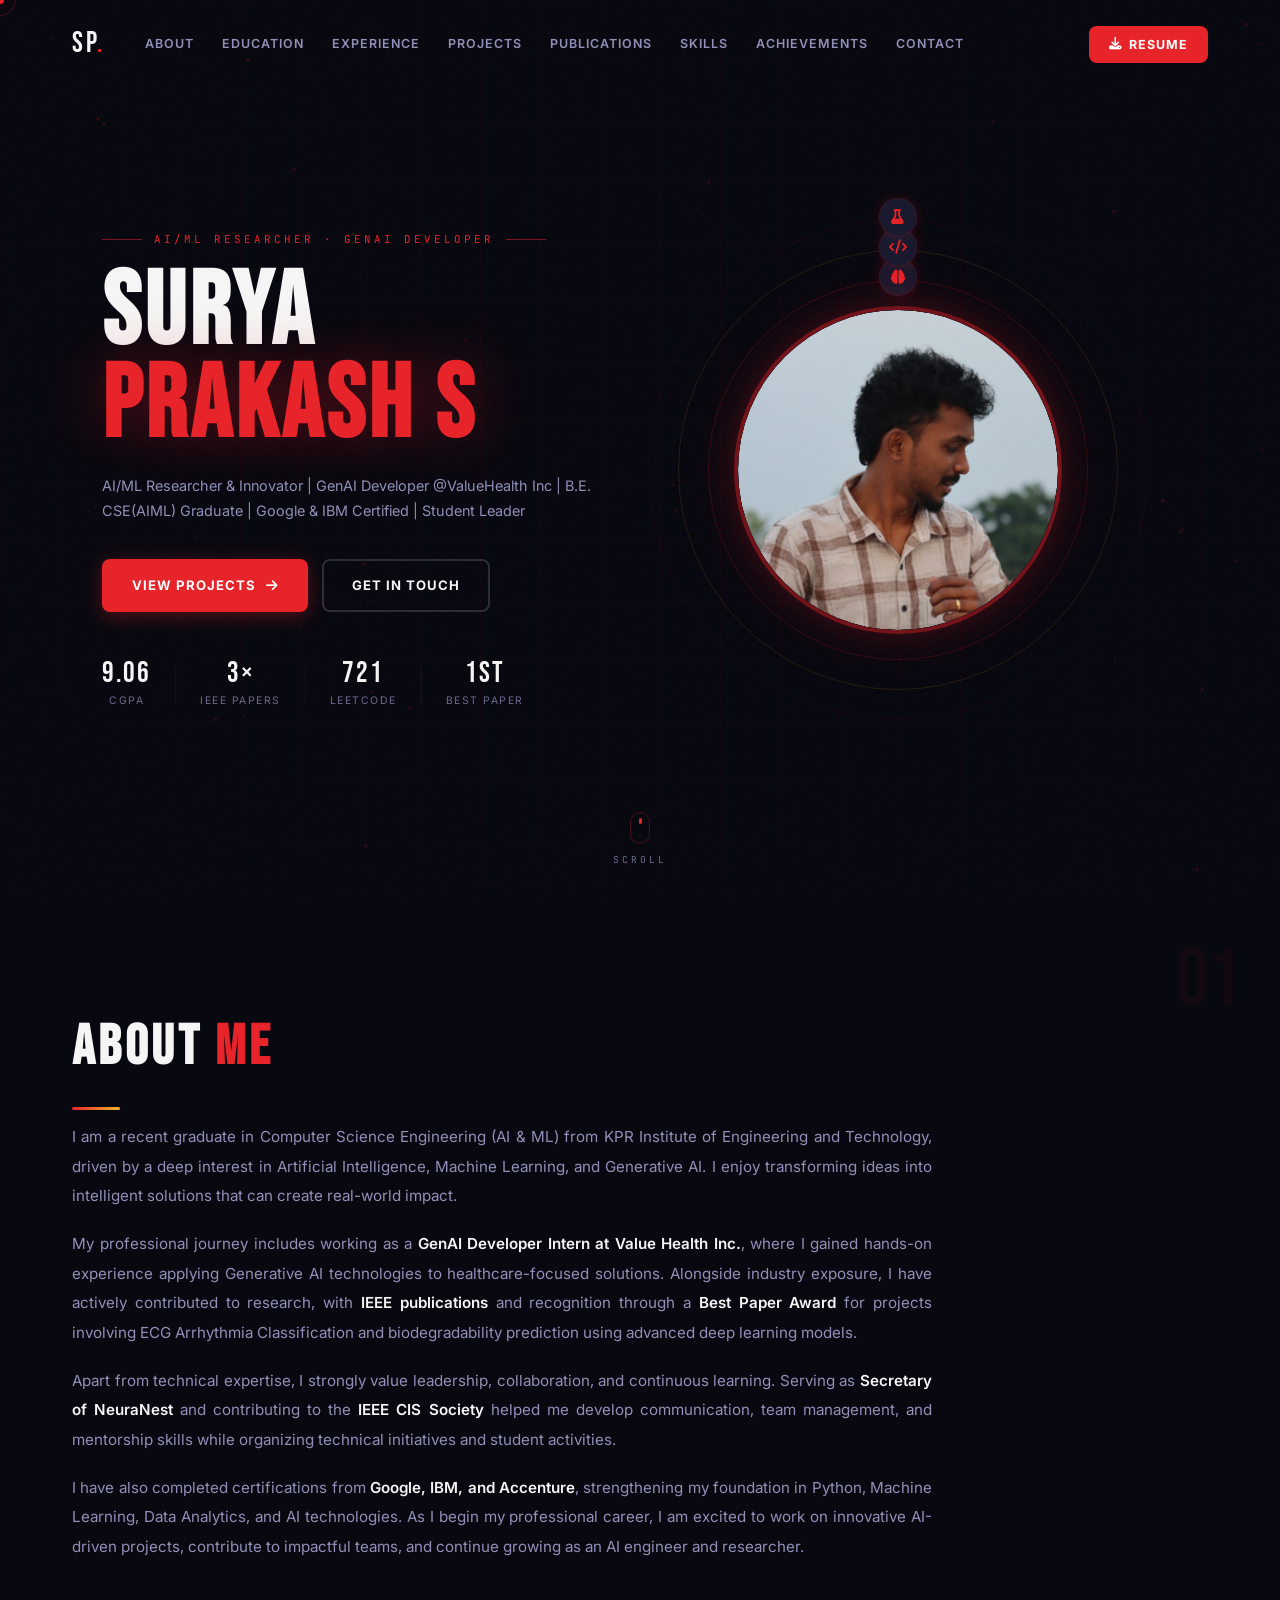
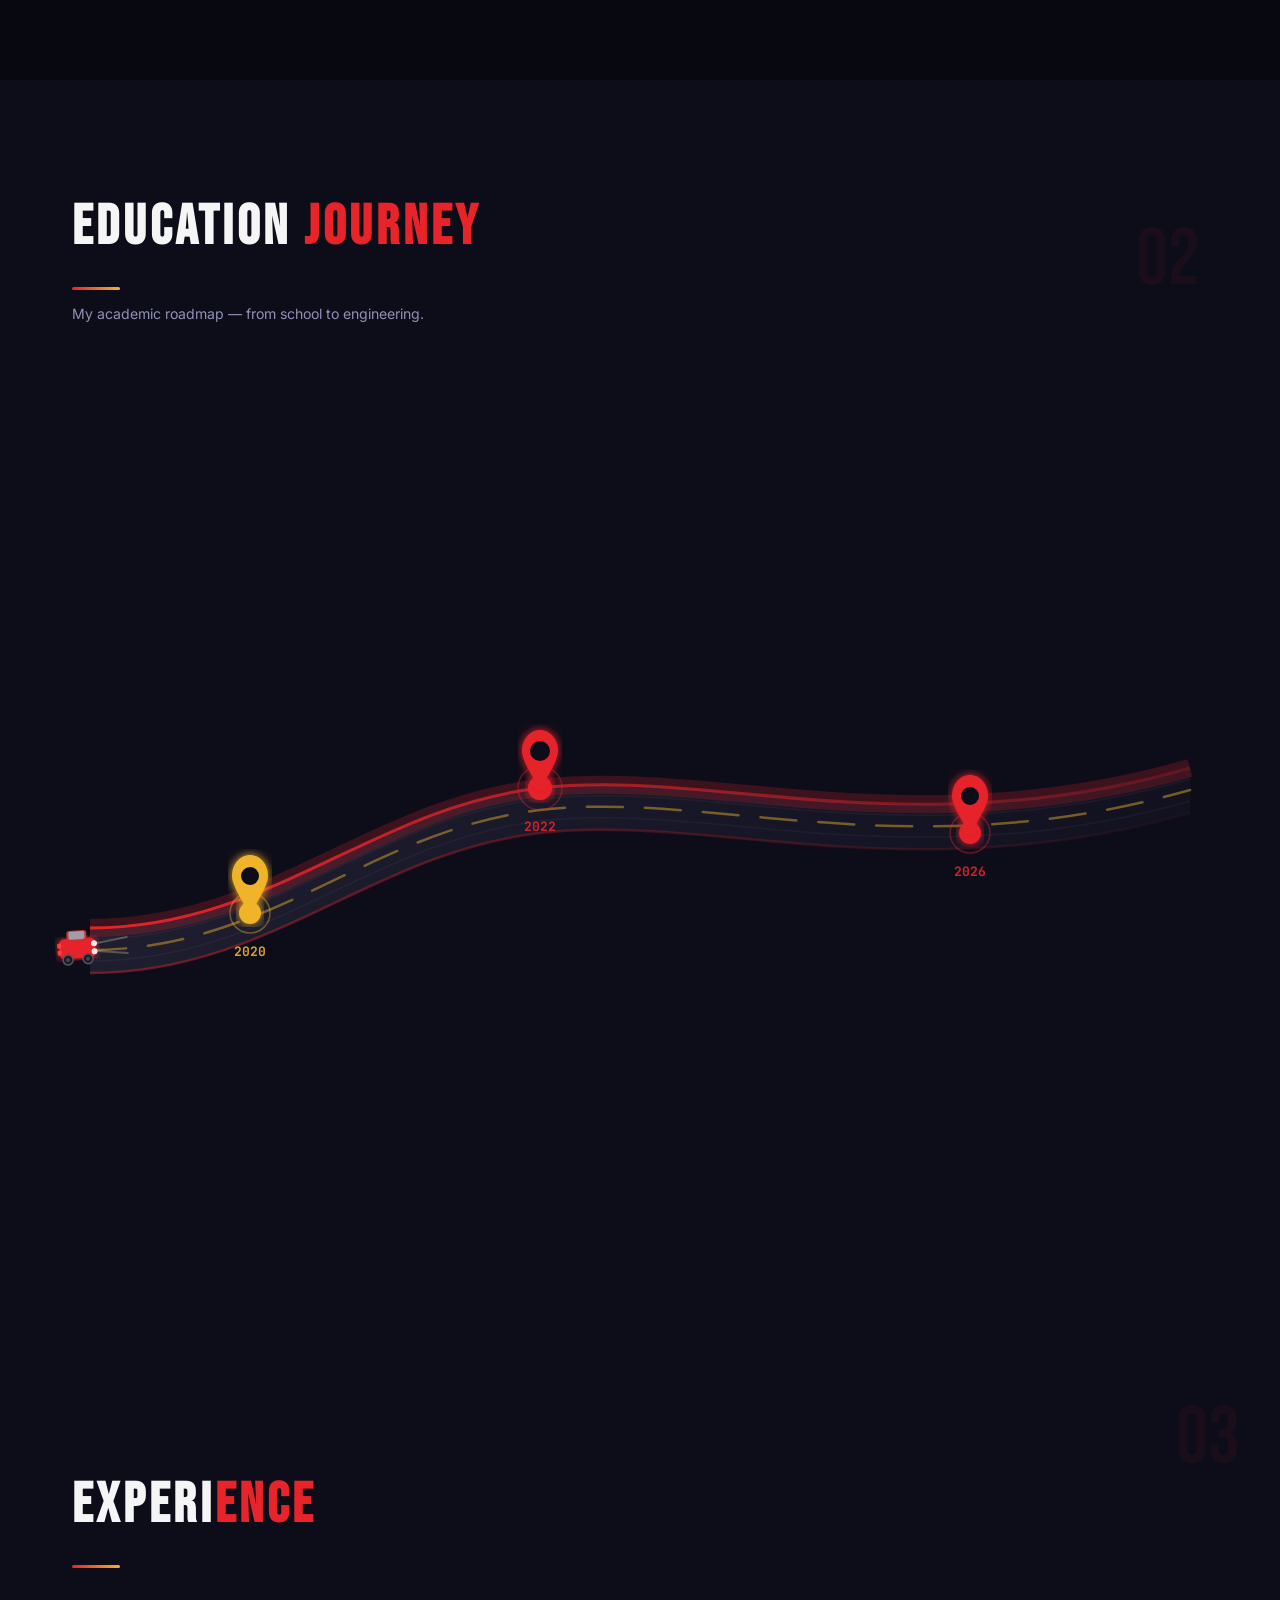
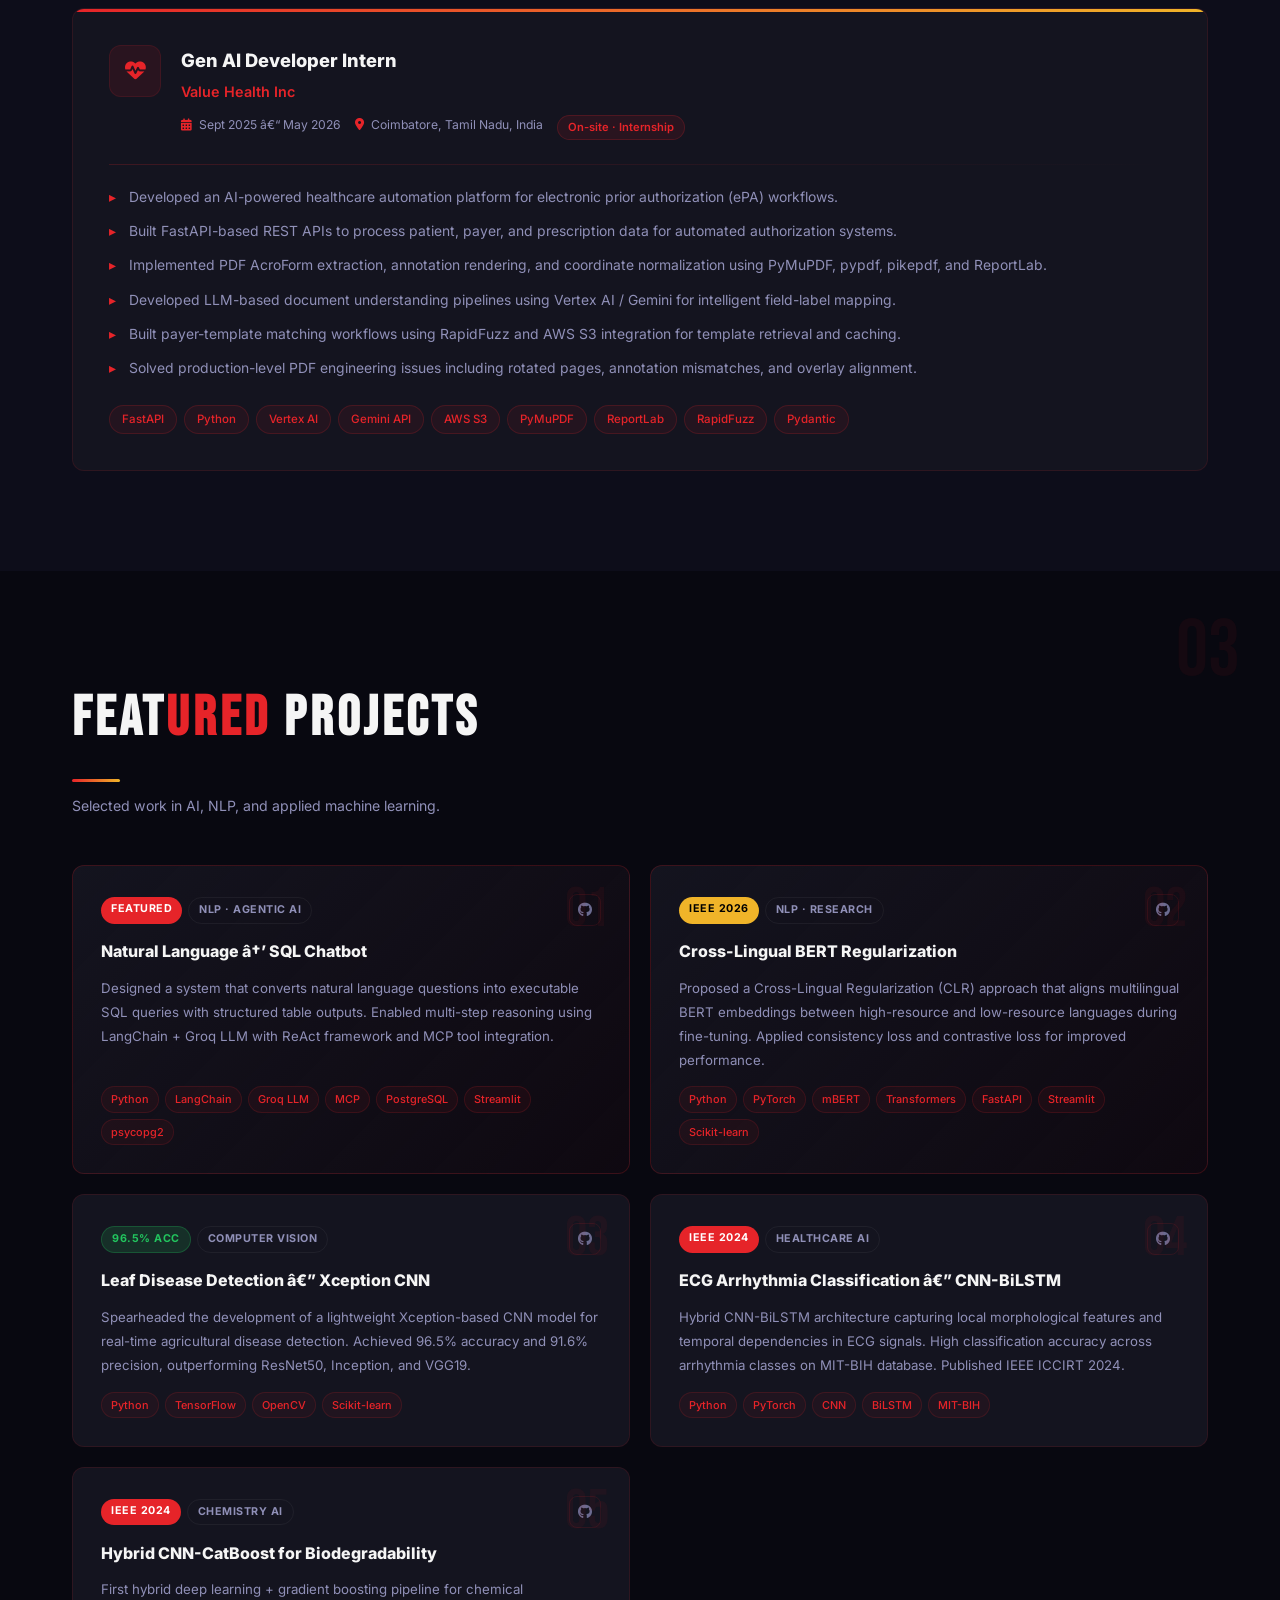
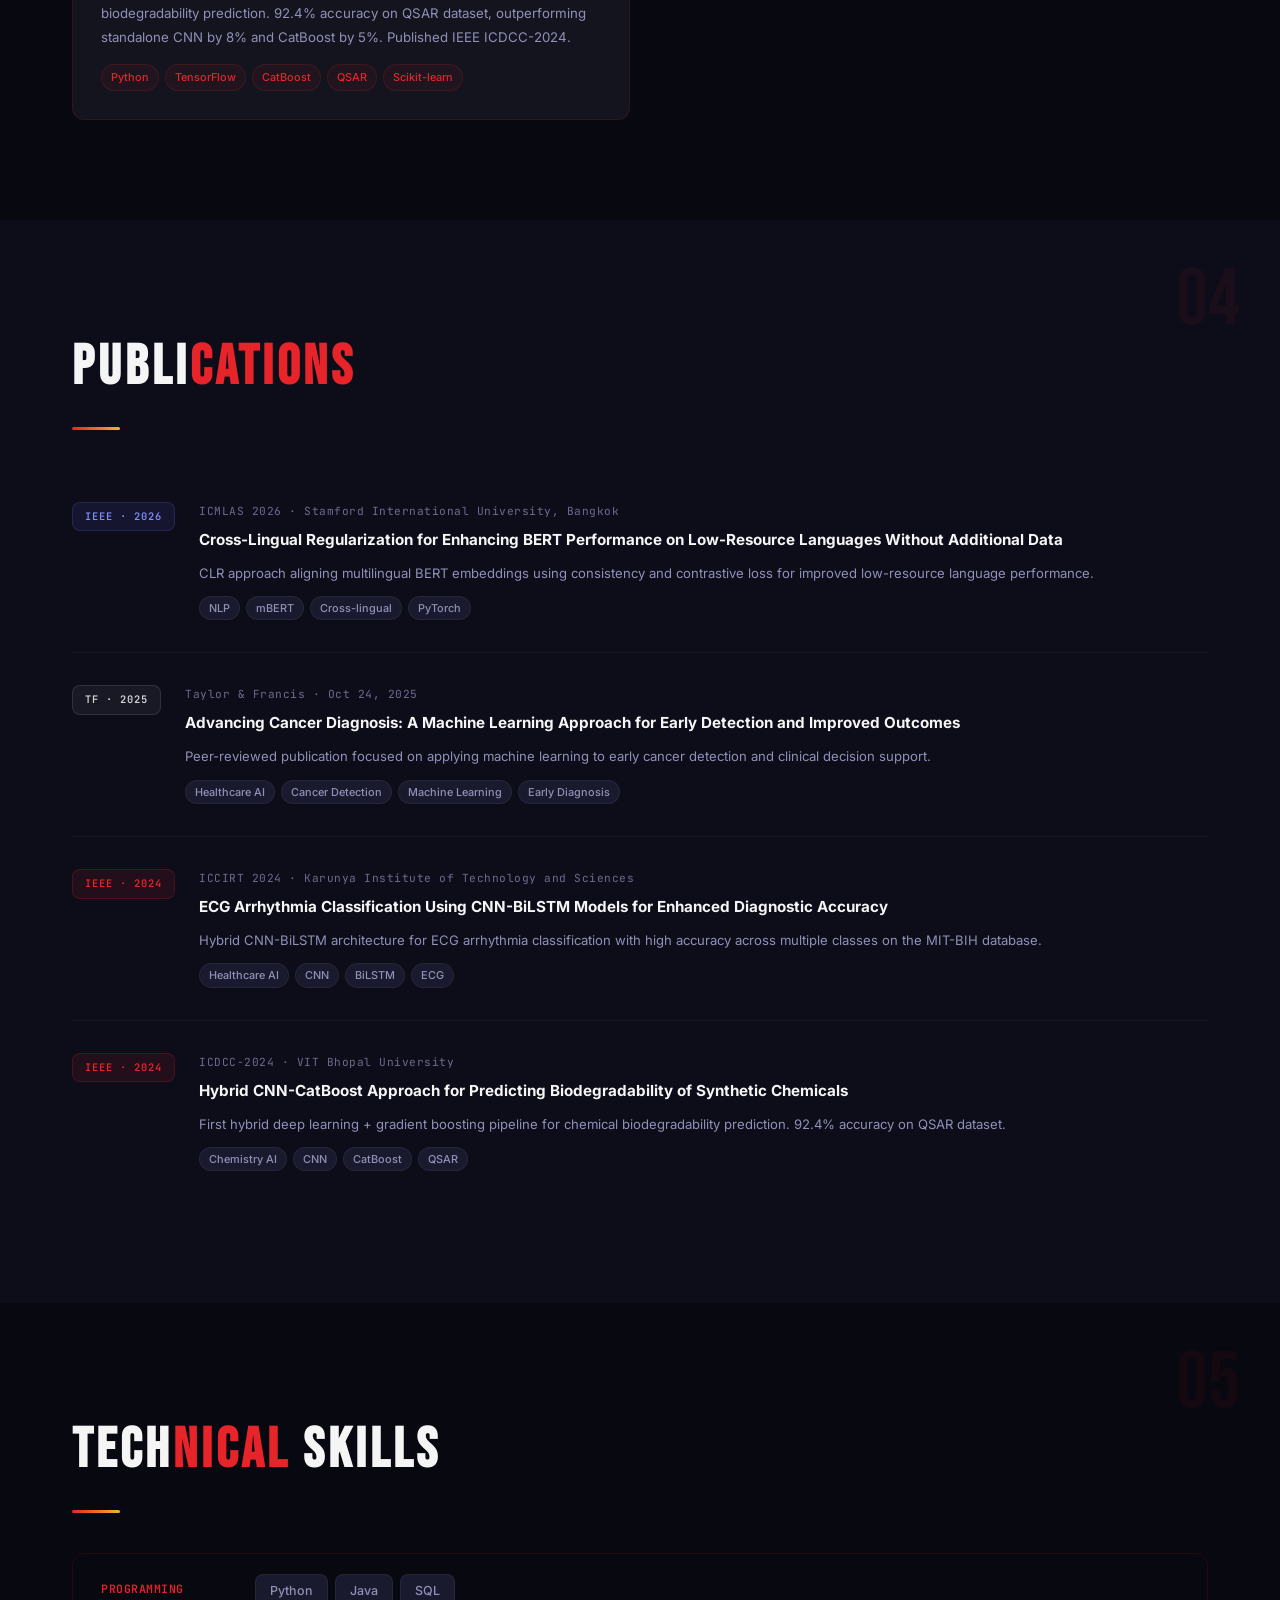
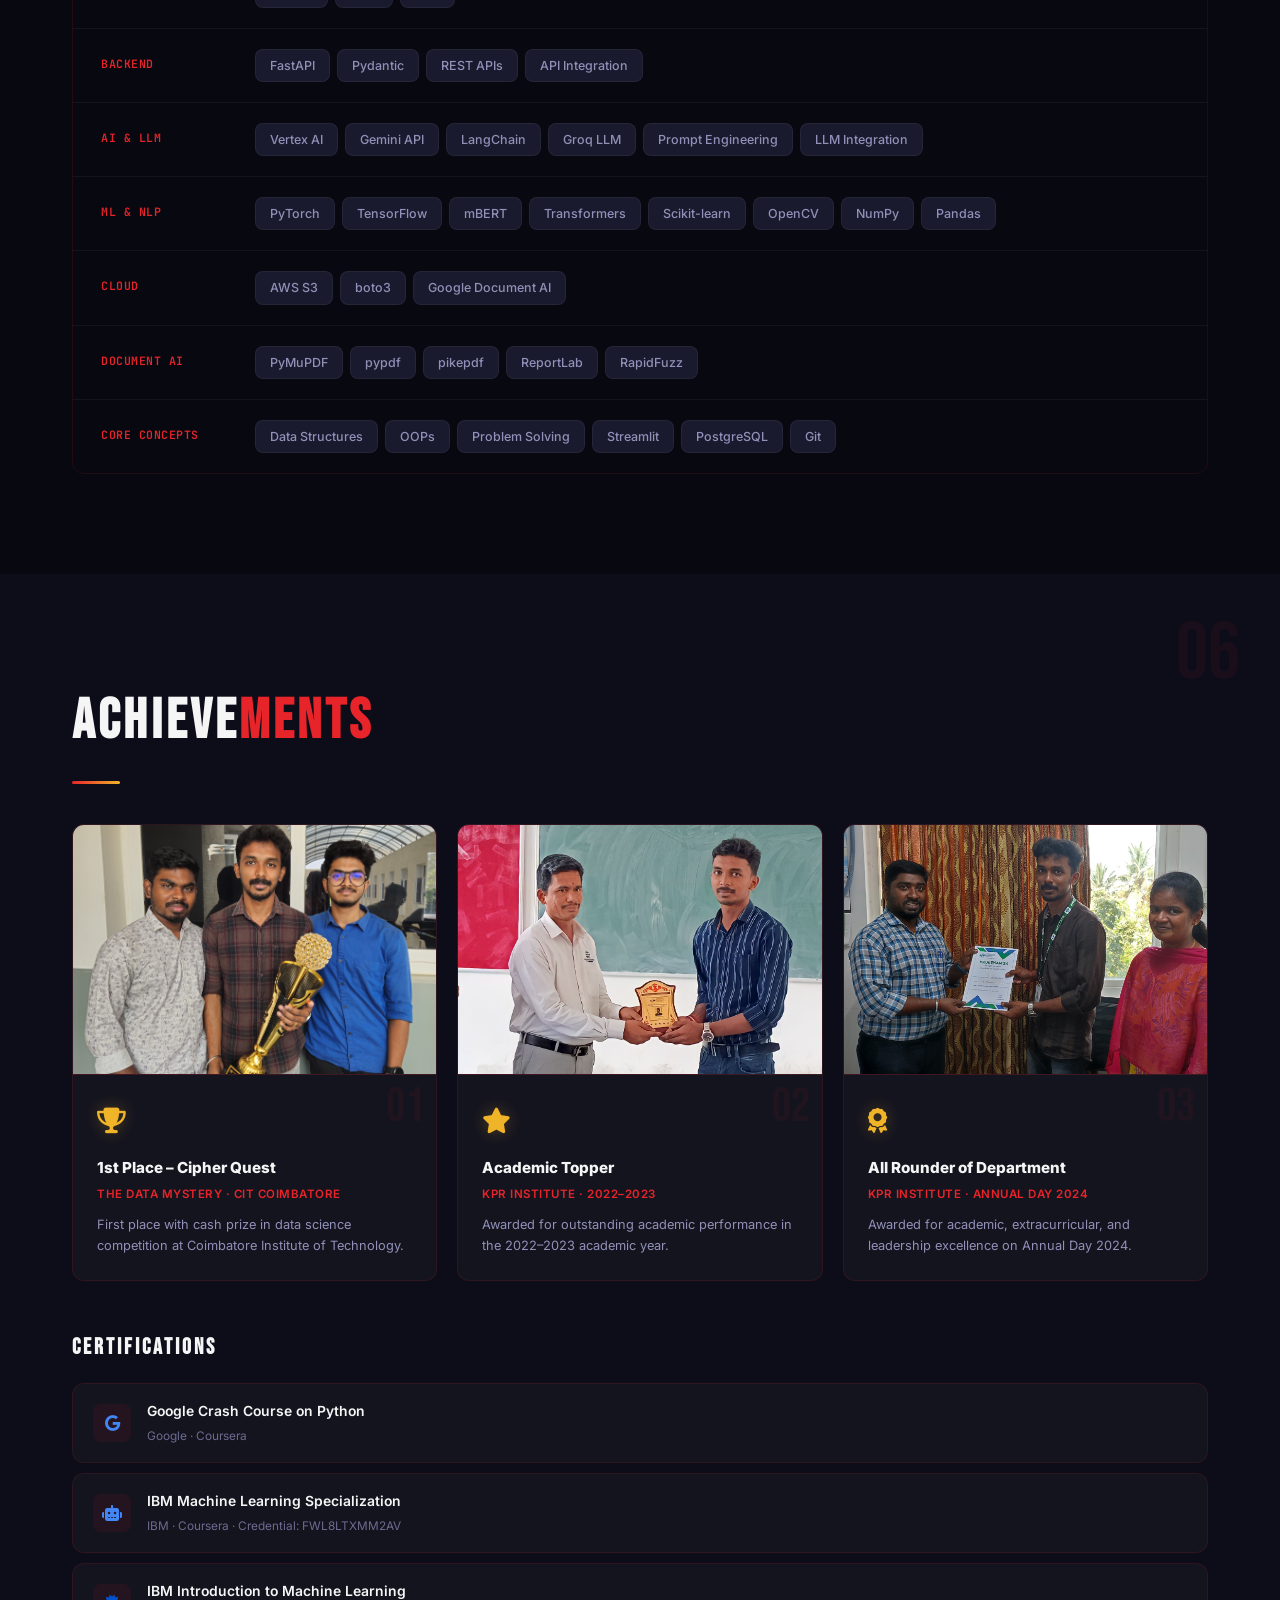
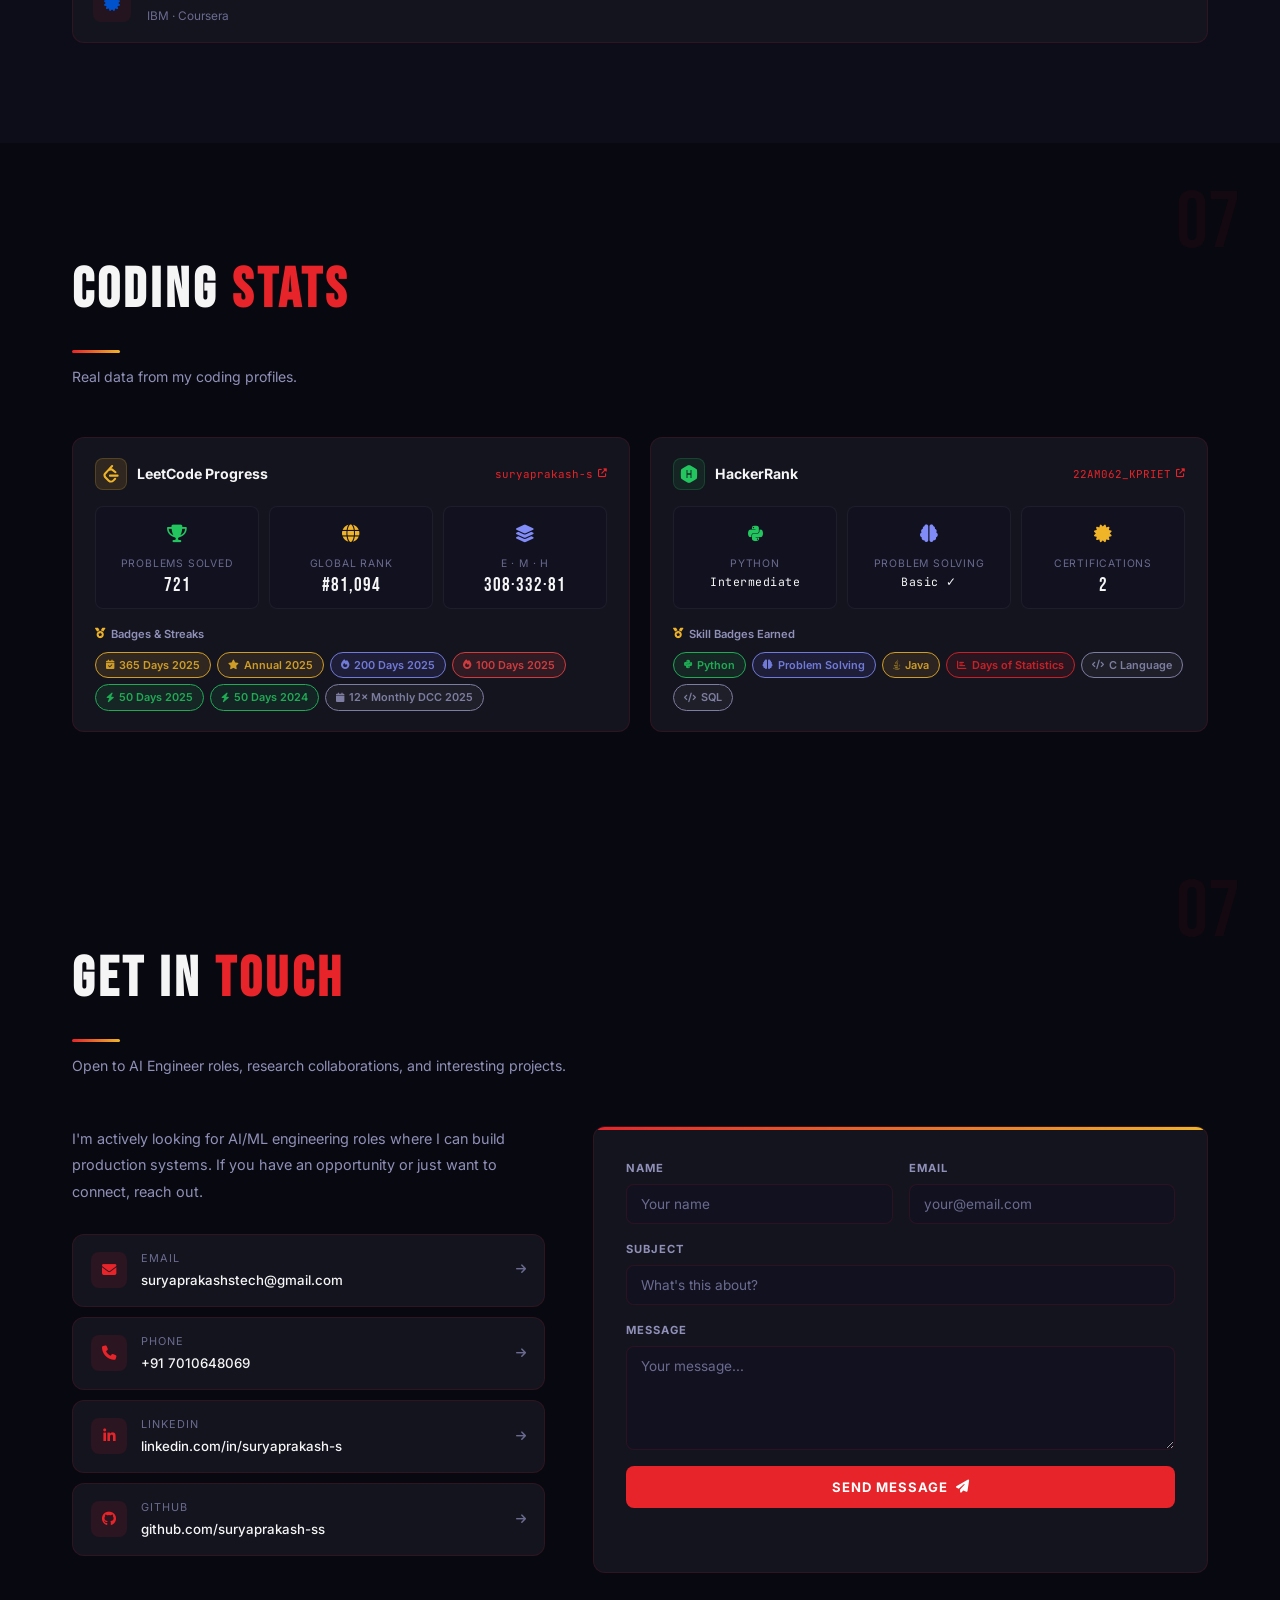
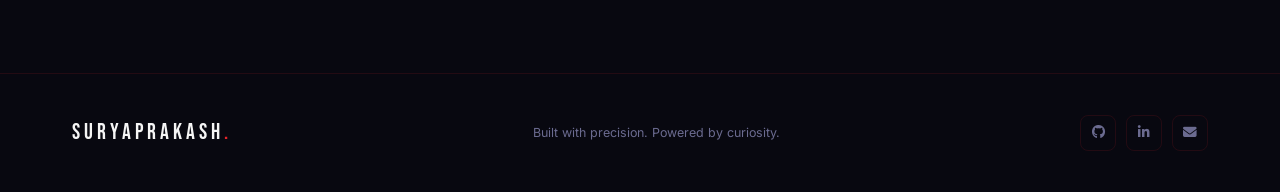
==== commit 5dd85558: "Mail Fix" ====
--- a/index.html
+++ b/index.html
@@ -702,11 +702,11 @@
         </div>
         <form class="contact-form" id="contact-form" novalidate>
           <div class="cf-row">
-            <div class="cf-group"><label>Name</label><input type="text" placeholder="Your name" required /></div>
-            <div class="cf-group"><label>Email</label><input type="email" placeholder="your@email.com" required /></div>
-          </div>
-          <div class="cf-group"><label>Subject</label><input type="text" placeholder="What's this about?" /></div>
-          <div class="cf-group"><label>Message</label><textarea rows="5" placeholder="Your message..." required></textarea></div>
+            <div class="cf-group"><label>Name</label><input type="text" name="name" placeholder="Your name" required /></div>
+            <div class="cf-group"><label>Email</label><input type="email" name="email" placeholder="your@email.com" required /></div>
+          </div>
+          <div class="cf-group"><label>Subject</label><input type="text" name="subject" placeholder="What's this about?" /></div>
+          <div class="cf-group"><label>Message</label><textarea name="message" rows="5" placeholder="Your message..." required></textarea></div>
           <button type="submit" class="cf-submit">Send Message <i class="fas fa-paper-plane"></i></button>
           <div class="cf-status" id="cf-status" aria-live="polite"></div>
         </form>
